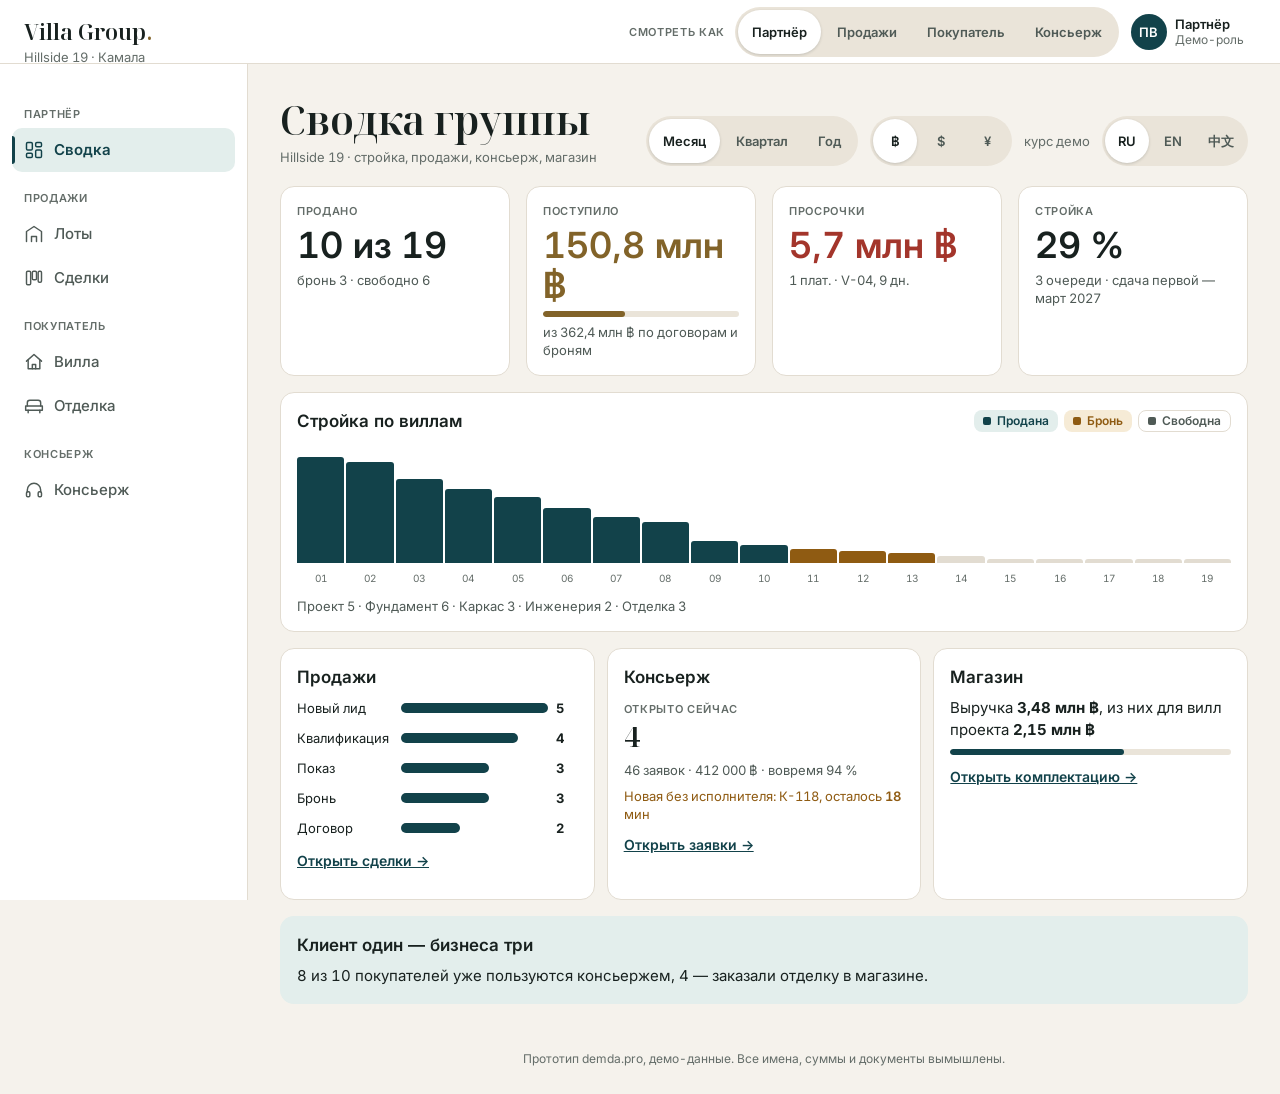
==== phuket-villas/index.html @ 8d27b7f4 "Phuket villas: зеркало прототипа Villa Group (noindex)" ====
<!doctype html>
<html lang="ru">
<head>
<meta charset="utf-8">
<meta name="viewport" content="width=device-width, initial-scale=1">
<meta name="robots" content="noindex, nofollow">
<title>Villa Group · Hillside 19 — прототип системы</title>
<meta name="description" content="Прототип единой системы для девелопера вилл: стройка, продажи, консьерж, магазин. Демо-данные.">
<link rel="preconnect" href="https://fonts.googleapis.com">
<link rel="preconnect" href="https://fonts.gstatic.com" crossorigin>
<link rel="stylesheet" href="https://fonts.googleapis.com/css2?family=Inter:wght@400;500;600&family=Noto+Serif+Display:wght@600&display=swap">
<style>
:root{
  --bg:#F5F2EC; --bg-alt:#EAE4D9; --card:#FFFFFF; --line:#E2DCD1;
  --ink:#18211F; --soft:#4F5A56; --faint:#646D69;
  --sea:#12424A; --sea-hover:#0C3238; --sea-soft:#E3EEEC; --on-sea:#FFFFFF;
  --brass:#826329; --brass-soft:#F3EAD8;
  --ok:#2F6B4A; --ok-soft:#E3F0E7; --warn:#8F5B12; --warn-soft:#F6EBD6;
  --err:#A3352B; --err-soft:#F7E2DF; --info:#2D5A8C; --info-soft:#E2EBF5;
  --lift:0 16px 40px rgba(24,33,31,.14);
  --font-ui:'Inter','Noto Sans SC','Noto Sans Thai',system-ui,-apple-system,sans-serif;
  --font-display:'Noto Serif Display','Noto Serif SC',Georgia,serif;
  --nav-h:64px;
}
@media (prefers-color-scheme:dark){:root{
  --bg:#121716; --bg-alt:#171D1C; --card:#1A201F; --line:#2A3230;
  --ink:#ECE8E1; --soft:#B3B8B4; --faint:#8C9490;
  --sea:#6FB3B8; --sea-hover:#8CC7CB; --sea-soft:#16302F; --on-sea:#0D1F21;
  --brass:#D2AE6A; --brass-soft:#2B2416;
  --ok:#7CC59C; --ok-soft:#1A2E23; --warn:#E3B15E; --warn-soft:#33280F;
  --err:#EE8A7F; --err-soft:#3A1E1B; --info:#8DB4E0; --info-soft:#172435;
  --lift:0 16px 40px rgba(0,0,0,.5);}}
*{box-sizing:border-box;margin:0;padding:0}
html{-webkit-text-size-adjust:100%}
body{background:var(--bg);color:var(--ink);font-family:var(--font-ui);font-size:15px;line-height:22px;font-variant-numeric:tabular-nums;min-height:100vh;padding-bottom:calc(var(--nav-h) + env(safe-area-inset-bottom))}
body.has-bar{padding-bottom:calc(var(--nav-h) + 84px + env(safe-area-inset-bottom))}
button,select,input,textarea{font:inherit;color:inherit}
button{cursor:pointer;background:none;border:0;text-align:inherit}
a{color:inherit}
:focus-visible{outline:2px solid var(--sea);outline-offset:2px}
h1,h2,.disp{font-family:var(--font-display);font-weight:600}
:lang(zh) h1,:lang(zh) h2,:lang(zh) .disp{font-family:'Noto Serif SC',var(--font-display);line-height:1.35}
:lang(zh) body,body:lang(zh){line-height:25px}
h1{font-size:28px;line-height:34px}
h2{font-size:22px;line-height:28px}
h3{font-size:17px;line-height:24px;font-weight:600}
.cap{font-size:11px;line-height:16px;font-weight:600;letter-spacing:.06em;text-transform:uppercase;color:var(--faint)}
.faint{color:var(--faint)} .soft{color:var(--soft)} .sm{font-size:13px;line-height:18px}
.hint{font-size:13px;line-height:18px;color:var(--faint);margin-top:4px}

/* top */
.top{position:sticky;top:0;z-index:30;background:var(--card);border-bottom:1px solid var(--line);height:56px;display:flex;align-items:center;gap:12px;padding:0 16px}
.brandmark{font-family:var(--font-display);font-weight:600;font-size:20px;line-height:1;white-space:nowrap}
.brandmark i{font-style:normal;color:var(--brass)}
.brandsub{font-size:13px;color:var(--faint);white-space:nowrap;overflow:hidden;text-overflow:ellipsis}
.sp{flex:1}
.avatar{display:flex;align-items:center;gap:8px;min-height:44px;padding:0 4px 0 0}
.avatar b{width:36px;height:36px;border-radius:50%;background:var(--sea);color:var(--on-sea);display:grid;place-items:center;font-size:13px;font-weight:600;letter-spacing:.02em}
.avatar span{display:none;font-size:13px;text-align:left;line-height:16px}
.asView{display:none}

/* segments */
.seg{display:inline-flex;background:var(--bg-alt);border-radius:999px;padding:3px;gap:2px;max-width:100%;overflow-x:auto;scrollbar-width:none}
.seg::-webkit-scrollbar{display:none}
.seg button{min-height:44px;padding:0 14px;border-radius:999px;font-size:13px;font-weight:600;color:var(--soft);white-space:nowrap;text-align:center}
.seg button[aria-pressed=true]{background:var(--card);color:var(--ink);box-shadow:0 1px 3px rgba(24,33,31,.18)}
.seg.sm button{padding:0 11px;min-width:44px}
.caps{display:flex;gap:8px;overflow-x:auto;scrollbar-width:none;padding-bottom:2px}
.caps::-webkit-scrollbar{display:none}
.capsule{min-height:44px;padding:0 16px;border:1px solid var(--line);border-radius:999px;background:var(--card);font-size:14px;font-weight:500;white-space:nowrap;color:var(--soft);text-align:center}
.capsule[aria-pressed=true]{background:var(--sea);border-color:var(--sea);color:var(--on-sea)}
.capsule i{font-style:normal;opacity:.7;margin-left:6px}

/* shell */
.side{display:none}
.bnav{position:fixed;left:0;right:0;bottom:0;height:calc(var(--nav-h) + env(safe-area-inset-bottom));padding-bottom:env(safe-area-inset-bottom);background:var(--card);border-top:1px solid var(--line);display:flex;z-index:40}
.bnav a{flex:1;min-width:0;display:flex;flex-direction:column;align-items:center;justify-content:center;gap:2px;font-size:11px;line-height:14px;font-weight:500;color:var(--faint);text-decoration:none;position:relative}
.bnav svg{width:22px;height:22px;stroke:currentColor;fill:none;stroke-width:1.75;stroke-linecap:round;stroke-linejoin:round}
.bnav a[aria-current=page]{color:var(--sea)}
.bnav a[aria-current=page]::before{content:"";position:absolute;top:0;left:28%;right:28%;height:3px;border-radius:0 0 3px 3px;background:var(--sea)}
@media (max-width:359px){.bnav a:not([aria-current=page]) span{display:none}}
.main{padding:20px 16px 24px;max-width:1360px;margin:0 auto}
.head{display:flex;flex-direction:column;gap:12px;margin-bottom:20px}
.head .tools{display:flex;gap:8px 12px;flex-wrap:wrap;align-items:center}
.foot{padding:4px 16px 24px;text-align:center;font-size:12px;color:var(--faint)}

/* cards */
.card{background:var(--card);border:1px solid var(--line);border-radius:14px;padding:16px;min-width:0}
a.card,button.card{display:block;width:100%;text-decoration:none;transition:border-color .15s,background .15s}
a.card:hover,button.card:hover{border-color:var(--sea)}
.grid{display:grid;gap:12px}
.kpis{grid-template-columns:repeat(2,1fr)}
.kpi{min-height:112px;display:flex!important;flex-direction:column;gap:6px}
.kpi .v{font-size:24px;line-height:30px;font-weight:600}
.kpi .v.brass{color:var(--brass)} .kpi .v.err{color:var(--err)}
.stack>*+*{margin-top:12px}
.row{display:flex;align-items:center;gap:10px}
.between{justify-content:space-between}
.wrap{flex-wrap:wrap}
.mt{margin-top:16px} .mt-s{margin-top:8px}
.bar{height:6px;border-radius:999px;background:var(--bg-alt);overflow:hidden}
.bar i{display:block;height:100%;background:var(--sea);border-radius:999px;transition:width .2s ease-out}
.bar.ok i{background:var(--ok)} .bar.brass i{background:var(--brass)}
.badge{display:inline-flex;align-items:center;height:22px;padding:0 9px;border-radius:8px;font-size:12px;font-weight:600;white-space:nowrap}
.b-ok{background:var(--ok-soft);color:var(--ok)} .b-warn{background:var(--warn-soft);color:var(--warn)}
.b-err{background:var(--err-soft);color:var(--err)} .b-info{background:var(--info-soft);color:var(--info)}
.b-free{border:1px solid var(--line);color:var(--soft)} .b-sea{background:var(--sea-soft);color:var(--sea)}
.btn{min-height:44px;padding:0 18px;border-radius:10px;font-size:15px;font-weight:600;display:inline-flex;align-items:center;justify-content:center;gap:8px;border:1px solid transparent;text-align:center;text-decoration:none}
.btn-p{background:var(--sea);color:var(--on-sea)} .btn-p:hover{background:var(--sea-hover)}
.btn-o{border-color:var(--line);background:var(--card);color:var(--ink)} .btn-o:hover{border-color:var(--sea)}
.btn[disabled]{opacity:.45;cursor:not-allowed}
.btn.block{width:100%}
.btn.sm{min-height:44px;font-size:13px;padding:0 14px}
.lnk{color:var(--sea);font-weight:600;font-size:14px;display:inline-flex;align-items:center;min-height:44px}
.ibtn{width:44px;height:44px;border-radius:10px;border:1px solid var(--line);display:grid;place-items:center;background:var(--card);text-align:center}
.ibtn[disabled]{opacity:.35;cursor:not-allowed}
.empty{padding:36px 16px;text-align:center;color:var(--soft)}
.empty svg{width:32px;height:32px;stroke:var(--faint);fill:none;stroke-width:1.5;margin-bottom:8px}
.ic{width:20px;height:20px;stroke:currentColor;fill:none;stroke-width:1.75;stroke-linecap:round;stroke-linejoin:round;flex:none}

/* dashboard build bars */
.vb{display:flex;align-items:flex-end;gap:2px;height:120px;margin-top:10px}
.vb button{flex:1;min-width:0;display:flex;flex-direction:column;justify-content:flex-end;height:100%;align-items:stretch;padding:0;position:relative}
.vb button span{display:block;border-radius:3px 3px 0 0;min-height:4px;background:var(--line);transition:opacity .15s}
.vb button.sold span{background:var(--sea)} .vb button.reserved span{background:var(--warn)} .vb button.free span{background:var(--line)}
.vb button:hover span{opacity:.7}
.vbn{display:flex;gap:2px;margin-top:4px}
.vbn span{flex:1;text-align:center;font-size:10px;color:var(--faint);min-width:0;overflow:hidden}
.legend{display:flex;gap:6px;flex-wrap:wrap}
.legend .badge::before{content:"";width:8px;height:8px;border-radius:2px;margin-right:6px;background:currentColor}
.fun{display:grid;grid-template-columns:96px 1fr 22px;gap:8px;align-items:center;font-size:13px;margin-top:8px}
.fun i{display:block;height:10px;border-radius:5px;background:var(--sea)}
.seabox{background:var(--sea-soft);border-color:transparent}

/* lots */
.lgrid{display:grid;grid-template-columns:repeat(2,1fr);gap:12px}
.lot{text-align:left;display:flex;flex-direction:column;gap:6px;padding:12px}
.lot .n{font-size:17px;line-height:24px;font-weight:600}
.sec-t{margin:24px 0 10px}
.dots{display:flex;gap:6px;margin-top:6px}
.dots i{width:10px;height:10px;border-radius:50%;background:var(--line)}
.dots i.d{background:var(--ok)} .dots i.c{background:var(--brass)}
.pay{display:flex;gap:12px;align-items:center;padding:12px 0;border-top:1px solid var(--line)}
.pay:first-child{border-top:0}
.pay .m{flex:1;min-width:0}
.pay .a{font-weight:600;white-space:nowrap}

/* panel */
.panel{position:fixed;z-index:50;background:var(--card);box-shadow:var(--lift);left:0;right:0;bottom:0;height:90vh;border-radius:20px 20px 0 0;display:flex;flex-direction:column}
.panel .grab{width:40px;height:4px;border-radius:2px;background:var(--line);margin:8px auto 0}
.panel .ph{display:flex;align-items:center;justify-content:space-between;padding:8px 16px 8px 20px;border-bottom:1px solid var(--line)}
.panel .pb{overflow:auto;padding:16px 20px calc(24px + env(safe-area-inset-bottom));flex:1}
.scrim{position:fixed;inset:0;background:rgba(24,33,31,.45);z-index:45}
.sheet-ov{position:fixed;inset:0;background:rgba(24,33,31,.55);z-index:70;display:flex;align-items:flex-end;justify-content:center}
.sheet{background:var(--card);width:100%;max-width:520px;border-radius:20px 20px 0 0;padding:20px 20px calc(20px + env(safe-area-inset-bottom));max-height:92vh;overflow:auto;box-shadow:var(--lift)}
.sheet h2{margin-bottom:12px}
.toast{position:fixed;left:50%;transform:translateX(-50%);bottom:calc(var(--nav-h) + 16px + env(safe-area-inset-bottom));background:var(--ink);color:var(--bg);padding:12px 18px;border-radius:12px;font-size:14px;z-index:90;max-width:92vw}
.opt{display:flex;gap:12px;align-items:center;width:100%;min-height:56px;padding:10px 14px;border:1px solid var(--line);border-radius:12px;margin-top:8px;text-align:left}
.opt:hover:not([disabled]){border-color:var(--sea)}
.opt[disabled]{opacity:.5;cursor:not-allowed}
.opt .t{flex:1;min-width:0}

/* villa hero & miles */
.hero{position:relative;border-radius:20px;overflow:hidden;aspect-ratio:4/3;background:linear-gradient(160deg,#c9d6d3 0%,#8fb0ad 45%,#3f6f73 100%);color:#fff;display:flex;flex-direction:column;justify-content:flex-end;padding:20px}
.hero::before{content:"";position:absolute;inset:0;background:linear-gradient(transparent 30%,rgba(12,24,24,.74))}
.hero::after{content:"";position:absolute;left:12%;right:12%;bottom:0;height:46%;background:rgba(255,255,255,.2);clip-path:polygon(0 100%,0 55%,22% 40%,50% 18%,78% 40%,100% 55%,100% 100%)}
.hero>*{position:relative;z-index:1}
.hero h1{color:#fff}
.hero .badge{position:absolute;right:16px;top:16px;background:rgba(255,255,255,.92);color:#18211F}
.miles{display:flex;gap:10px;overflow-x:auto;scroll-snap-type:x mandatory;padding:4px 2px 10px;margin:0 -2px}
.mile{flex:0 0 40%;min-width:132px;scroll-snap-align:start;border:1px solid var(--line);border-radius:12px;padding:10px;background:var(--card);text-align:left;display:flex;flex-direction:column;gap:6px;min-height:44px}
.mile[aria-pressed=true]{border:2px solid var(--brass);padding:9px}
.mile .c{width:26px;height:26px;border-radius:50%;display:grid;place-items:center;font-size:12px;font-weight:600;background:var(--bg-alt);color:var(--faint)}
.mile.done .c{background:var(--ok);color:#fff} .mile.cur .c{background:var(--brass);color:#fff}
.mile .th{height:48px;border-radius:8px}
.ph-i{position:relative;border-radius:12px;overflow:hidden;aspect-ratio:4/3;display:grid;place-items:center;color:rgba(255,255,255,.85)}
.ph-i svg{width:34px;height:34px;stroke:currentColor;fill:none;stroke-width:1.5}
.pcar{display:flex;gap:10px;overflow-x:auto;scroll-snap-type:x mandatory}
.pcar>*{flex:0 0 86%;scroll-snap-align:start}
.phb{display:block;width:100%}
.big-b{font-size:28px;line-height:34px;color:var(--brass)}
.docrow{display:flex;gap:12px;align-items:center;width:100%;padding:10px 0;min-height:56px;border-top:1px solid var(--line);text-align:left}
.docrow:first-child{border-top:0}
.docprev{background:var(--bg-alt);border-radius:8px;padding:20px;margin:12px 0}
.docprev i{display:block;height:8px;border-radius:4px;background:var(--line);margin-top:10px}
input[type=range]{width:100%;accent-color:var(--sea);height:44px}

/* chat, concierge */
.split2{display:block}
.crow{text-decoration:none;color:inherit;display:flex;gap:12px;align-items:center;width:100%;padding:12px;border-bottom:1px solid var(--line);text-align:left;min-height:64px}
.crow[aria-current=true]{background:var(--sea-soft)}
.crow .ico{width:38px;height:38px;border-radius:10px;background:var(--bg-alt);display:grid;place-items:center;color:var(--sea);flex:none}
.steps{display:flex;gap:4px;margin:12px 0}
.steps div{flex:1;text-align:center;font-size:12px;padding:8px 2px;border-radius:8px;background:var(--bg-alt);color:var(--faint);font-weight:600}
.steps div.on{background:var(--sea);color:var(--on-sea)} .steps div.past{background:var(--sea-soft);color:var(--sea)}
.chat{display:flex;flex-direction:column;gap:10px;margin:12px 0}
.msg{max-width:88%;padding:10px 12px;border-radius:14px;font-size:15px}
.msg.o{align-self:flex-start;background:var(--bg-alt);border-bottom-left-radius:4px}
.msg.d{align-self:flex-end;background:var(--sea-soft);border-bottom-right-radius:4px}
.msg.s{align-self:center;background:none;color:var(--faint);font-size:12px;padding:0}
.msg .who{font-size:11px;font-weight:600;color:var(--faint);margin-bottom:2px}
.msg q{display:block;quotes:none;margin-top:6px;padding-left:8px;border-left:2px solid var(--line);font-size:12px;color:var(--faint);line-height:16px}
.quick{display:flex;gap:8px;flex-wrap:wrap}
.quick .btn{height:auto;min-height:44px;padding:8px 14px;font-weight:500;font-size:14px}
.fake-inp{min-height:44px;border:1px dashed var(--line);border-radius:10px;padding:10px 12px;color:var(--faint);font-size:14px;margin-top:10px}
.sla{font-weight:600} .sla.warn{color:var(--warn)} .sla.over{color:var(--err)}

/* fitout */
.pos{margin-bottom:12px}
.vars{display:grid;grid-template-columns:repeat(3,1fr);gap:8px;margin-top:10px}
.var{border:1px solid var(--line);border-radius:12px;padding:6px;text-align:left;position:relative;display:flex;flex-direction:column;gap:4px;min-width:0}
.var[aria-pressed=true]{border:2px solid var(--sea);padding:5px}
.var .im{aspect-ratio:1;max-height:220px;border-radius:8px;display:grid;place-items:center;color:rgba(255,255,255,.85)}
.var .im svg{width:26px;height:26px;stroke:currentColor;fill:none;stroke-width:1.5}
.var .t{font-size:12px;line-height:15px;font-weight:600;overflow-wrap:anywhere}
.var .p{font-size:12px;color:var(--soft);line-height:15px}
.var .ck{position:absolute;right:8px;top:8px;width:20px;height:20px;border-radius:50%;background:var(--sea);color:var(--on-sea);display:none;place-items:center}
.var[aria-pressed=true] .ck{display:grid}
.var .ck svg{width:12px;height:12px;stroke:currentColor;fill:none;stroke-width:3}
.stock{font-size:11px;font-weight:600}
.estbar{position:fixed;left:0;right:0;bottom:calc(var(--nav-h) + env(safe-area-inset-bottom));height:72px;background:var(--card);border-top:1px solid var(--line);z-index:35;display:flex;align-items:center;gap:12px;padding:0 16px;box-shadow:0 -6px 20px rgba(24,33,31,.08)}
.estbox{display:none}

/* kanban */
.kb{display:grid;gap:10px}
.deal{display:flex;flex-direction:column;gap:8px;padding:12px}
.deal .top2{display:flex;justify-content:space-between;gap:8px;align-items:flex-start;text-align:left}
.ini{width:30px;height:30px;border-radius:50%;background:var(--bg-alt);display:inline-grid;place-items:center;font-size:11px;font-weight:600;color:var(--soft)}
.src{display:inline-flex;white-space:nowrap;align-self:flex-start;font-size:12px;padding:2px 8px;border-radius:999px;background:var(--bg-alt);color:var(--soft)}
.kcol{background:var(--bg-alt);border-radius:14px;padding:10px;min-width:0}
.kcol-h{display:flex;justify-content:space-between;align-items:baseline;gap:6px;padding:2px 4px 8px}
.kcol-h b{font-size:14px} .kcol-h span{font-size:12px;color:var(--soft)}

@media (min-width:600px){
  .main{padding:24px 24px 28px}
  .kpis{grid-template-columns:repeat(2,1fr)}
  .lgrid{grid-template-columns:repeat(3,1fr)}
  .sheet-ov{align-items:center} .sheet{border-radius:20px}
  .hero{aspect-ratio:16/9}
  .mile{flex-basis:30%}
}
@media (min-width:1024px){
  body{padding-bottom:0;padding-left:248px}
  body.has-bar{padding-bottom:96px}
  .top{height:64px;padding:0 32px 0 24px;position:sticky;left:0;margin-left:-248px;padding-left:272px}
  .brandmark{position:fixed;left:24px;top:20px;font-size:22px}
  .brandsub{position:fixed;left:24px;top:46px;font-size:13px}
  .asView{display:flex;align-items:center;gap:10px}
  .asView .cap{white-space:nowrap}
  .avatar span{display:block}
  .side{display:block;position:fixed;left:0;top:0;bottom:0;width:248px;background:var(--card);border-right:1px solid var(--line);padding:88px 12px 24px;overflow:auto;z-index:20}
  .side .grp{margin:18px 12px 6px}
  .side a{display:flex;align-items:center;gap:10px;min-height:44px;padding:0 12px;border-radius:10px;font-size:15px;font-weight:500;color:var(--soft);text-decoration:none;position:relative}
  .side a:hover{background:var(--bg)}
  .side a[aria-current=page]{background:var(--sea-soft);color:var(--sea);font-weight:600}
  .side a[aria-current=page]::before{content:"";position:absolute;left:0;top:8px;bottom:8px;width:3px;border-radius:0 3px 3px 0;background:var(--sea)}
  .bnav{display:none}
  .main{padding:32px 32px 40px}
  .head{flex-direction:row;justify-content:space-between;align-items:flex-end}
  h1{font-size:40px;line-height:48px}
  h2{font-size:28px;line-height:36px}
  .kpis{grid-template-columns:repeat(4,1fr);gap:16px}
  .kpi .v{font-size:36px;line-height:40px}
  .tiles{grid-template-columns:repeat(3,1fr)}
  .lgrid{grid-template-columns:repeat(4,1fr)}
  body.panel-open .main{margin-right:480px;max-width:none}
  body.panel-open .lgrid{grid-template-columns:repeat(3,1fr)}
  .panel{left:auto;width:480px;height:auto;top:64px;border-radius:0;border-left:1px solid var(--line)}
  .panel .grab{display:none}
  .scrim{display:none}
  .toast{bottom:28px}
  .hero{aspect-ratio:auto;height:360px}
  .mile{flex:1 1 0;min-width:0}
  .villa2>.stack{margin-top:0!important}
  .villa2{display:grid;grid-template-columns:2fr 1fr;gap:16px;align-items:start}
  .split2{display:grid;grid-template-columns:400px 1fr;gap:16px;align-items:start}
  .pcar{display:grid;grid-template-columns:repeat(3,1fr);overflow:visible}
  .pcar>*{flex:none}
  .fit2{display:grid;grid-template-columns:2fr 1fr;gap:16px;align-items:start}
  .estbar{display:none}
  .estbox{display:block;position:sticky;top:88px}
  body.has-bar{padding-bottom:0}
  .vars{gap:12px}
  .kb5{display:grid;grid-template-columns:repeat(5,minmax(0,1fr));gap:12px;align-items:start}
}
@media (min-width:1700px){ .main{padding:40px 56px} .lgrid{grid-template-columns:repeat(5,1fr)} body.panel-open .lgrid{grid-template-columns:repeat(4,1fr)} }
.only-d{display:none} .hm{display:none} .back-m{display:inline-flex}
@media (min-width:1024px){.only-m{display:none}.only-d{display:grid}.hm{display:block}.back-m{display:none}}
@media (prefers-reduced-motion:reduce){*{transition:none!important;animation:none!important;scroll-behavior:auto!important}}
</style>
</head>
<body>
<header class="top">
  <div class="brandmark">Villa Group<i>.</i></div>
  <div class="brandsub" id="brandsub">Hillside 19 · Камала</div>
  <div class="sp"></div>
  <div class="asView" id="asView"></div>
  <button class="avatar" id="avatar" aria-label="Роль и меню"></button>
</header>
<aside class="side" id="side" aria-label="Разделы"></aside>
<main class="main" id="app"></main>
<div class="foot">Прототип demda.pro, демо-данные. Все имена, суммы и документы вымышлены.</div>
<div id="panel"></div>
<nav class="bnav" id="bnav" aria-label="Разделы"></nav>
<div id="layer"></div>
<script>
'use strict';
/* ===== helpers ===== */
const $ = s => document.querySelector(s);
const esc = s => String(s).replace(/[&<>"]/g, c => ({'&':'&amp;','<':'&lt;','>':'&gt;','"':'&quot;'}[c]));
const TODAY = '2026-10-07';
const pd = s => new Date(s + 'T00:00:00');
const addDays = (s, n) => { const d = pd(s); d.setDate(d.getDate() + n); return iso(d); };
const iso = d => d.getFullYear() + '-' + String(d.getMonth() + 1).padStart(2, '0') + '-' + String(d.getDate()).padStart(2, '0');
const diffDays = (a, b) => Math.round((pd(a) - pd(b)) / 864e5);
const LOC = {ru:'ru-RU', en:'en-GB', zh:'zh-CN'};
const RATE = {THB:1, USD:1/33, CNY:1/4.6};
const PRICE = {A:21900000, B:28500000, C:36800000};
const TYPES = {A:{br:2, m2:220, plot:400}, B:{br:3, m2:280, plot:520}, C:{br:4, m2:360, plot:680}};

/* ===== i18n (dashboard + villa screen; other screens RU) ===== */
const K = {
 nav_dash:['Сводка','Overview','总览'], nav_lots:['Лоты','Villas','房源'], nav_deals:['Сделки','Deals','交易'],
 nav_villa:['Вилла','My villa','我的别墅'], nav_conc:['Консьерж','Concierge','礼宾'], nav_fit:['Отделка','Fit-out','精装'],
 d_title:['Сводка группы','Group overview','集团总览'],
 d_sub:['Hillside 19 · стройка, продажи, консьерж, магазин','Hillside 19 · construction, sales, concierge, store','Hillside 19 · 施工、销售、礼宾、商城'],
 p_m:['Месяц','Month','月'], p_q:['Квартал','Quarter','季度'], p_y:['Год','Year','年'], rate:['курс демо','demo rate','演示汇率'],
 k_sold:['Продано','Sold','已售'], k_sold_v:['{a} из {b}','{a} of {b}','{a} / {b}'],
 k_sold_s:['бронь {r} · свободно {f}','reserved {r} · available {f}','预订 {r} · 可售 {f}'],
 k_in:['Поступило','Received','已收款'], k_in_s:['из {x} по договорам и броням','of {x} in contracts and reservations','合同与预订总额 {x}'],
 k_over:['Просрочки','Overdue','逾期'], k_over_s:['{n} плат. · {v}, {d} дн.','{n} payment · {v}, {d} days','{n} 笔 · {v}，{d} 天'], k_over_0:['Нет просрочек','No overdue payments','无逾期'],
 k_build:['Стройка','Construction','施工'], k_build_s:['3 очереди · сдача первой — март 2027','3 phases · first handover March 2027','3 期 · 首期 2027年3月交付'],
 b_title:['Стройка по виллам','Construction by villa','各别墅施工进度'],
 sold:['Продана','Sold','已售'], res:['Бронь','Reserved','预订'], free:['Свободна','Available','可售'],
 st1:['Проект и разрешения','Design & permits','设计与许可'], st2:['Фундамент','Foundation','地基'], st3:['Каркас и кровля','Structure & roof','主体与屋顶'],
 st4:['Инженерия','Utilities (MEP)','机电管线'], st5:['Отделка','Interior finishing','室内装修'], st6:['Ландшафт и бассейн','Landscape & pool','园林与泳池'], st7:['Передача','Handover','交付'],
 stg_s1:['Проект','Design','设计'], stg_s2:['Фундамент','Foundation','地基'], stg_s3:['Каркас','Structure','主体'], stg_s4:['Инженерия','MEP','机电'], stg_s5:['Отделка','Interior','装修'], stg_s6:['Ландшафт','Landscape','园林'], stg_s7:['Передача','Handover','交付'],
 t_sales:['Продажи','Sales','销售'], t_conc:['Консьерж','Concierge','礼宾'], t_shop:['Магазин','Store','商城'],
 f0:['Новый лид','New lead','新线索'], f1:['Квалификация','Qualification','资格审核'], f2:['Показ','Viewing','看房'], f3:['Бронь','Reservation','预订'], f4:['Договор','Contract','签约'],
 go_deals:['Открыть сделки →','Open deals →','查看交易 →'], go_conc:['Открыть заявки →','Open requests →','查看请求 →'], go_fit:['Открыть комплектацию →','Open fit-out →','查看精装配置 →'],
 c_open:['Открыто сейчас','Open now','当前待处理'], c_per:['{n} заявок · {r} · вовремя {p} %','{n} requests · {r} · on time {p}%','{n} 个请求 · {r} · 准时 {p}%'],
 c_new:['Новая без исполнителя: {id}, осталось {m} мин','Unassigned: {id}, {m} min left','待指派：{id}，剩余 {m} 分钟'],
 s_rev:['Выручка {a}, из них для вилл проекта {b}','Revenue {a}, of which for project villas {b}','营收 {a}，其中项目别墅 {b}'],
 s_ord:['Новый заказ: отделка V-07, +{x}, ждёт подтверждения','New order: V-07 fit-out, +{x}, awaiting confirmation','新订单：V-07 精装，+{x}，待确认'],
 one3:['Клиент один — бизнеса три','One client — three businesses','一位客户，三项业务'],
 one3t:['8 из 10 покупателей уже пользуются консьержем, 4 — заказали отделку в магазине.','8 of 10 buyers already use the concierge, 4 ordered fit-out from the store.','10 位买家中 8 位已使用礼宾服务，4 位已在商城订购精装。'],
 /* villa screen */
 v_h:['Вилла V-07 · Hillside 19','Villa V-07 · Hillside 19','V-07 别墅 · Hillside 19'], v_hs:['3 спальни · 280 м² · участок 520 м²','3 bedrooms · 280 m² · 520 m² plot','3 卧室 · 280 ㎡ · 地块 520 ㎡'],
 v_hand:['Передача — сентябрь 2027','Handover — September 2027','交付 — 2027年9月'],
 v_ready:['Готовность','Progress','施工进度'],
 m_done:['Готово {d}','Done {d}','完成 {d}'], m_cur:['Идёт · до {d}','In progress · until {d}','进行中 · 至 {d}'], m_plan:['План · {d}','Planned · {d}','计划 · {d}'],
 rep_t:['Отчёт прораба','Site manager report','工长报告'], rep_ok:['Технадзор: принято без замечаний','Supervision: accepted, no remarks','监理：验收通过，无问题'],
 rep_none:['Фото появятся после начала этапа','Photos will appear once the stage starts','阶段开始后将显示照片'],
 rep_date:['Отчёт от {d}','Report dated {d}','报告日期 {d}'],
 rp1:['Проектная документация утверждена, разрешение на строительство получено.','Design documentation approved, building permit received.','设计文件已批准，已取得施工许可。'],
 rp2:['Фундаментная плита залита и принята, гидроизоляция выполнена.','Foundation slab poured and accepted, waterproofing complete.','地基底板已浇筑并验收，防水完成。'],
 rp3:['Залиты колонны второго этажа, монтируется опалубка кровли. Следующий отчёт — 14.10.','Second-floor columns poured, roof formwork being installed. Next report — 14 Oct.','二层立柱已浇筑，正在安装屋顶模板。下次报告 — 10月14日。'],
 pay_t:['Платежи','Payments','付款'], pay_sum:['Оплачено {a} из {b}','Paid {a} of {b}','已付 {a} / {b}'],
 pn0:['Бронь','Reservation','预订定金'], pn1:['Договор','Contract signing','签约付款'], pn2:['Фундамент завершён','Foundation complete','地基完工'], pn3:['Каркас и кровля','Structure & roof','主体与屋顶'], pn4:['Отделка','Interior finishing','室内装修'], pn5:['Передача ключей','Key handover','交钥匙'],
 ps_paid:['Оплачено {d}','Paid {d}','已付 {d}'], ps_today:['Оплачено сегодня','Paid today','今日已付'], ps_due:['К оплате до {d}','Due by {d}','应付 {d} 前'], ps_plan:['По графику · {d}','Scheduled · {d}','按计划 · {d}'], ps_over:['Просрочено {n} дн.','Overdue {n} days','逾期 {n} 天'],
 pay_btn:['Оплатить этап','Pay this stage','支付本阶段'], pay_sh:['Оплата этапа «{s}»','Payment: {s}','支付：{s}'], pay_amt:['Сумма','Amount','金额'],
 pay_req:['Реквизиты (демо): Банк, счёт эскроу проекта, назначение: V-07 этап {n}','Details (demo): Bank, project escrow account, reference: V-07 stage {n}','账户信息（演示）：银行，项目托管账户，用途：V-07 第 {n} 阶段'],
 pay_mark:['Отметить как оплаченный (демо)','Mark as paid (demo)','标记为已付（演示）'], close:['Закрыть','Close','关闭'],
 pay_toast:['Платёж отмечен. Квитанция в документах.','Payment recorded. Receipt added to documents.','付款已记录，收据已加入文件。'],
 doc_t:['Документы','Documents','文件'], doc_note:['Набор документов — типовой, уточняется юристом проекта.','The document set is a template, to be confirmed by the project lawyer.','文件清单为通用模板，以项目律师确认为准。'],
 dc0:['Договор бронирования','Reservation agreement','预订协议'], dc1:['Договор долгосрочной аренды земли','Long-term land lease agreement','土地长期租赁合同'], dc2:['Договор строительства','Construction agreement','建设合同'], dc3:['Разрешение на строительство','Building permit','建设许可'], dc4:['Акт этапа «Фундамент»','Stage act: Foundation','阶段验收单：地基'], dc5:['Акт этапа «Каркас и кровля»','Stage act: Structure & roof','阶段验收单：主体与屋顶'], dc6:['Квитанция — этап 4','Receipt — stage 4','收据 — 第 4 阶段'],
 ds_signed:['подписан','signed','已签署'], ds_got:['получено','received','已取得'], ds_wait:['ожидается','pending','待签署'], ds_rec:['оплачено','paid','已付款'],
 doc_demo:['Демо-документ','Demo document','演示文件'],
 af_t:['Ваша вилла после передачи','Your villa after handover','交付后的别墅'], af_me:['Живу сам','I live here','自住'], af_rent:['Сдаю через управляющую компанию группы','Rent via the group management company','委托集团管理公司出租'],
 af_n:['Средняя цена ночи','Average nightly rate','平均每晚价格'], af_occ:['Загрузка','Occupancy','入住率'], af_inc:['Ожидаемый доход в год','Expected annual income','预计年收入'], af_y:['{p} % чистыми','{p}% net','净收益率 {p}%'],
 af_note:['Расчёт для примера, не обещание доходности: управление 25 %, расходы на содержание 300 000 ฿ в год.','Illustrative calculation, not a promise of yield: management 25%, upkeep 300,000 ฿ per year.','示例测算，不构成收益承诺：管理费 25%，年维护费 300,000 ฿。'],
 af_self:['Консьерж группы: встреча в аэропорту, уборка, ремонт — заявка в один клик.','Group concierge: airport pickup, cleaning, repairs — one-tap request.','集团礼宾：接机、保洁、维修 — 一键提交。'], af_go:['Открыть консьерж','Open concierge','打开礼宾'],
 v_show:['Смотреть как','View as','查看身份']
};
const L = () => S.cur;                       // effective UI language for current screen
let LANG_IDX = 0;
function t(k, v) {
  let s = (K[k] && (K[k][LANG_IDX] || K[k][0])) || k;
  if (v) for (const x in v) s = s.replace('{' + x + '}', v[x]);
  return s;
}
function loc() { return ['ru','en','zh'][LANG_IDX]; }

/* money */
function money(thb, cur, short) {
  cur = cur || S.cur;
  const v = thb * RATE[cur], l = loc();
  const sym = {THB:'฿', USD:'$', CNY:'¥'}[cur];
  if (short) {
    if (cur === 'THB') {
      const m = (v / 1e6).toLocaleString(LOC[l], {minimumFractionDigits:1, maximumFractionDigits:short === 2 ? 2 : 1});
      return l === 'ru' ? m + ' млн ฿' : '฿' + m + 'M';
    }
    return sym + (v / 1e6).toLocaleString('en-US', {minimumFractionDigits:cur === 'USD' ? 2 : 1, maximumFractionDigits:cur === 'USD' ? 2 : 1}) + 'M';
  }
  const n = Math.round(v).toLocaleString(LOC[l]);
  return l === 'ru' && cur === 'THB' ? n + ' ฿' : (l === 'ru' ? sym + ' ' + n : sym + n);
}
const thb = n => money(n, 'THB');
function fdate(s) {
  const d = pd(s), l = loc();
  if (l === 'zh') return d.getFullYear() + '年' + (d.getMonth() + 1) + '月' + d.getDate() + '日';
  return d.toLocaleDateString(LOC[l], {day:'2-digit', month:'2-digit', year:'numeric'});
}
function fmonth(s) { return pd(s).toLocaleDateString(LOC[loc()], {month:'long', year:'numeric'}); }
function plural(n, a, b, c) { const m = n % 10, h = n % 100; return h > 10 && h < 15 ? c : m === 1 ? a : m > 1 && m < 5 ? b : c; }

/* ===== demo data ===== */
const STAGE_B = [0, 5, 20, 50, 65, 90, 99, 101];
const stageOf = pct => pct >= 100 ? 7 : pct >= 90 ? 6 : pct >= 65 ? 5 : pct >= 50 ? 4 : pct >= 20 ? 3 : pct >= 5 ? 2 : 1;
const BUYERS = {
 1:['Ольга К.','Елена М.'], 2:['Чжан Вэй','Чен Ю.'], 3:['Андрей Л.','Елена М.'], 4:['Ван Фан','Чен Ю.'], 5:['Сергей и Мария Т.','Елена М.'],
 6:['Лю Ян','Чен Ю.'], 7:['Ли Мин','Чен Ю.'], 8:['Игорь Н.','Елена М.'], 9:['Хуан Цзе','Чен Ю.'], 10:['Павел Д.','Елена М.'],
 11:['Чжоу Линь','Чен Ю.'], 12:['Наталья Г.','Елена М.'], 13:['Сунь Хао','Чен Ю.']
};
const VS = [ // type, sale, pct
 ['A','sold',88],['A','sold',84],['B','sold',70],['B','sold',62],['C','sold',55],['A','sold',46],['B','sold',38],['C','sold',34],['A','sold',18],['B','sold',15],
 ['A','res',12],['B','res',10],['C','res',8],['A','free',6],['A','free',3],['B','free',2],['B','free',2],['C','free',0],['A','free',0]
];
const PAY_PCT = [0, 0.3, 0.2, 0.2, 0.2, 0.1], PAY_THR = [0, 0, 20, 50, 90, 100];
function genPays(v, i) {
  const P = PRICE[v.type], pays = [];
  const bron = addDays('2025-06-10', i * 11), contr = addDays(bron, 8);
  for (let k = 0; k < 6; k++) {
    const amt = k === 0 ? 500000 : k === 1 ? Math.round(P * 0.3) - 500000 : Math.round(P * PAY_PCT[k]);
    let paid = null, due = null;
    if (v.sale === 'sold') {
      if (k === 0) paid = bron; else if (k === 1) paid = contr;
      else if (v.pct >= PAY_THR[k]) paid = addDays(contr, 55 * (k - 1));
      if (paid && paid > '2026-10-01') paid = '2026-09-' + String(10 + k);
    } else if (k === 0) paid = '2026-09-' + String(18 + (i % 9));
    if (!paid && k >= 2) due = addDays(TODAY, Math.round((PAY_THR[k] - v.pct) / 0.08));
    if (!paid && k === 1) due = addDays(TODAY, 21);
    pays.push({amt, paid, due});
  }
  if (v.n === 7) { pays[0].paid = '2026-03-12'; pays[1].paid = '2026-03-20'; pays[2].paid = '2026-07-28'; pays[3].due = '2026-11-15'; pays[4].due = '2027-03-15'; pays[5].due = '2027-09-15'; }
  if (v.n === 4) { pays[3].paid = null; pays[3].due = addDays(TODAY, -9); pays[3].od = true; }
  v.contract = pays[1].paid || pays[0].paid || null;
  return pays;
}
function seedVillas() {
  return VS.map((r, i) => {
    const n = i + 1, v = {n, id:'V-' + String(n).padStart(2, '0'), type:r[0], sale:r[1], pct:r[2], buyer:null, mgr:null, pays:[], dealId:null};
    if (BUYERS[n]) { v.buyer = BUYERS[n][0]; v.mgr = BUYERS[n][1]; }
    if (r[1] !== 'free') v.pays = genPays(v, i);
    return v;
  });
}
function seedDeals() {
  const D = (id, name, src, int, bud, mgr, days, col, villa) => ({id, name, src, int, bud, mgr, days, col, villa:villa || null});
  const a = [
   D('D1','Ма Ли','Партнёр в Китае','Тип B',30000000,'Чен Ю.',1,0), D('D2','Дмитрий С.','Сайт','Тип A',23000000,'Елена М.',2,0), D('D3','Лю Фэн','Агент партнёр','Тип C',38000000,'Чен Ю.',0,0),
   D('D4','Анна В.','Рекомендация','Тип A',22000000,'Елена М.',3,0), D('D5','Чэнь Бо','Выставка','Тип B',29000000,'Чен Ю.',1,0),
   D('D6','Ян Мэй','Партнёр в Китае','Тип B',29000000,'Чен Ю.',4,1), D('D7','Олег Р.','Сайт','Тип C',37000000,'Елена М.',2,1), D('D8','Фань Цзюнь','Выставка','Тип A',22000000,'Чен Ю.',5,1), D('D9','Татьяна Ш.','Агент партнёр','Тип B',28500000,'Елена М.',3,1),
   D('D10','Гао Ян','Партнёр в Китае','V-14',21900000,'Чен Ю.',2,2), D('D11','Виктор Б.','Рекомендация','Тип B',29000000,'Елена М.',6,2), D('D12','Сюй Минь','Агент партнёр','Тип A',22000000,'Чен Ю.',1,2),
   D('D13','Чжоу Линь','Выставка','V-11',21900000,'Чен Ю.',4,3,11), D('D14','Наталья Г.','Сайт','V-12',28500000,'Елена М.',9,3,12), D('D15','Сунь Хао','Партнёр в Китае','V-13',36800000,'Чен Ю.',2,3,13),
   D('D16','Хуан Цзе','Агент партнёр','V-09',21900000,'Чен Ю.',20,4,9), D('D17','Павел Д.','Рекомендация','V-10',28500000,'Елена М.',12,4,10)
  ];
  return a;
}
const PERF = [
 {id:'p1', n:'Сомчай П.', role:'водитель', lang:'TH · EN', busy:'занят до 16:00'}, {id:'p2', n:'Пим Т.', role:'клининг', lang:'TH', busy:'занята до 17:00'},
 {id:'p3', n:'Арун К.', role:'техник', lang:'TH · EN', busy:null, note:'свободен после 15:00'}, {id:'p4', n:'Нок С.', role:'ассистент-переводчик', lang:'TH · EN · ZH', busy:null},
 {id:'p5', n:'Дэн Р.', role:'водитель', lang:'TH', busy:null}
];
const M = (from, o, ru, en, zh, th) => ({from, o, x:{ru, en, zh, th}});
function seedReqs() {
  const R = (id, type, ic, who, villa, when, st, perf, msgs, extra) => Object.assign({id, key:id.replace('К-','k'), type, ic, who, villa, when, st, perf, msgs}, extra || {});
  return [
   R('К-118','Прилёт: встреча в аэропорту HKT','plane','Ли Мин','V-07','12.10, 14:35','new',null,[
     M('o','zh','Здравствуйте, прилетаю 12-го в 14:35, нас двое и два чемодана. Можно воду в машину?','Hello, I arrive on the 12th at 14:35, two of us and two suitcases. Could you put water in the car?','您好，我12号14:35到，两个人，两个行李箱。车里可以放点水吗？','สวัสดีครับ ผมถึงวันที่ 12 เวลา 14:35 สองคน กระเป๋าสองใบ ขอน้ำดื่มในรถได้ไหมครับ'),
     M('d','ru','Добрый день! Встретим у выхода 3 с табличкой V-07. Вода будет. Скинуть номер водителя за час?','Hello! We will meet you at gate 3 with a V-07 sign. Water will be in the car. Shall we send the driver’s number an hour before?','您好！我们会在3号出口举牌 V-07 接您，车里备有水。需要提前一小时发司机电话吗？','สวัสดีครับ เราจะรอที่ทางออก 3 พร้อมป้าย V-07 มีน้ำในรถ ให้ส่งเบอร์คนขับก่อนหนึ่งชั่วโมงไหมครับ'),
     M('o','zh','Да, спасибо. И можно заехать на объект по пути?','Yes, thank you. And can we stop by the site on the way?','好的，谢谢。路上可以顺便去工地看看吗？','ได้ครับ ขอบคุณ และแวะดูไซต์งานระหว่างทางได้ไหมครับ'),
     M('d','ru','Конечно, прораб будет на месте до 18:00.','Of course, the site manager will be there until 18:00.','当然可以，工长18:00前都在现场。','ได้เลยครับ โฟร์แมนจะอยู่ที่ไซต์จนถึง 18:00')
   ],{flight:'ZH 9071 · прилёт 14:35', sla:18, slaFrom:0}),
   R('К-117','Трансфер на объект и обратно','car','Чжан Вэй','V-02','09.10, 10:00','asg','p1',[M('o','zh','Нужна машина на объект в четверг в 10:00.','I need a car to the site on Thursday at 10:00.','周四10点需要车去工地。','ต้องการรถไปไซต์วันพฤหัส 10:00')]),
   R('К-116','Уборка апартаментов перед заездом','brush','Ольга К.','V-01','08.10, 16:00','work','p2',[M('o','ru','Нужна уборка к 16:00, заезжаем вечером.','Cleaning needed by 16:00, we check in this evening.','需要在16:00前打扫，我们晚上入住。','ต้องการทำความสะอาดก่อน 16:00 เราเข้าพักตอนเย็น')]),
   R('К-115','Ремонт кондиционера в арендованном жилье','key','Ван Фан','V-04','07.10, 11:00','work','p3',[M('o','zh','Кондиционер в спальне капает и не охлаждает.','The bedroom AC is dripping and not cooling.','卧室空调漏水而且不制冷。','แอร์ในห้องนอนมีน้ำหยดและไม่เย็น')]),
   R('К-114','Сим-карта и байк на неделю','sim','Андрей Л.','V-03','07.10','done','p1',[M('o','ru','Нужны местная сим-карта и байк на неделю.','I need a local SIM card and a scooter for a week.','需要当地电话卡和一周的摩托车。','ต้องการซิมการ์ดและมอเตอร์ไซค์หนึ่งสัปดาห์')]),
   R('К-113','Бронь ресторана на 6 человек','food','Лю Ян','V-06','06.10','done','p4',[M('o','zh','Столик на шестерых в субботу вечером.','A table for six on Saturday evening.','周六晚上订六个人的位子。','โต๊ะสำหรับหกคนคืนวันเสาร์')]),
   R('К-112','Отлёт: трансфер в аэропорт','plane','Игорь Н.','V-08','06.10','done','p1',[M('o','ru','Трансфер в аэропорт, вылет в 19:20.','Transfer to the airport, flight at 19:20.','送机，航班19:20起飞。','รถไปสนามบิน เที่ยวบิน 19:20')]),
   R('К-111','Перевод на встрече у нотариуса','doc','Сергей и Мария Т.','V-05','05.10','done','p4',[M('o','ru','Нужен переводчик на подписание.','We need an interpreter for the signing.','签约时需要翻译。','ต้องการล่ามในการเซ็นสัญญา')])
  ];
}
const QUICK = [
 ['Водитель будет за 15 минут до посадки','The driver will be there 15 minutes before boarding','司机将在登机前15分钟到达','คนขับจะถึงก่อนขึ้นเครื่อง 15 นาที'],
 ['Прораб подтвердил встречу на объекте','The site manager has confirmed the meeting at the site','工长已确认在工地见面','โฟร์แมนยืนยันการพบที่ไซต์งานแล้ว'],
 ['Счёт за трансфер — 1 200 ฿','Transfer invoice — 1,200 ฿','接送费用 — 1,200 ฿','ค่ารถรับส่ง — 1,200 ฿']
];
const FIT = [
 {n:'Пол в гостиной и спальнях', v:[['Керамогранит 60×120',0],['Инженерная доска, дуб',240000],['Травертин',520000]]},
 {n:'Кухня', v:[['Кухня 3,6 м, ламинат',0],['Кухня с островом, кварц',310000],['Кухня с островом, натуральный камень',690000]]},
 {n:'Сантехника (3 ванные)', v:[['Базовый комплект',0],['Подвесной, скрытый монтаж',160000],['Дизайнерская серия, тропический душ',380000]]},
 {n:'Кондиционирование', v:[['Сплит-системы, 4 шт.',0],['Инверторные, 5 шт.',95000],['Канальная система',340000]]},
 {n:'Освещение', v:[['Потолочные светильники',0],['Трековые и подсветка',70000],['Умный свет, сценарии',210000]]},
 {n:'Мебель гостиной и террасы', v:[['Без мебели',0],['Комплект «Терраса»',450000],['Комплект «Резиденция»',1150000]]}
];
const STOCK = [[1,1,0],[1,0,1],[1,1,1],[1,1,0],[1,1,1],[1,0,1]]; // 1 = на складе
const SHOP = {m:[3480000,2150000], q:[9870000,6020000], y:[36400000,21300000]};
const CONC = {m:[46,412000,94], q:[131,1186000,93], y:[488,4390000,92]};
const MILE_DATES = [['done','2026-02-18'],['done','2026-07-26'],['cur','2026-11-30'],['plan','2027-02-15'],['plan','2027-03-15'],['plan','2027-08-15'],['plan','2027-09-15']];
const DOCS0 = [['dc0','ds_signed','2026-03-12'],['dc1','ds_signed','2026-03-20'],['dc2','ds_signed','2026-03-20'],['dc3','ds_got','2026-01-22'],['dc4','ds_signed','2026-07-28'],['dc5','ds_wait',null]];
const PHOTO_HUES = [[205,175],[28,12],[160,190],[40,25],[200,220],[100,130],[250,230]];

/* ===== state ===== */
function freshState() {
  return {role:'partner', lang:'ru', cur:'THB', period:'m', villas:seedVillas(), deals:seedDeals(), reqs:seedReqs(),
    filterLots:'all', filterReq:'all', readLang:'ru', fit:[0,0,0,0,0,0], order:null, mile:3, afterMode:'self', occ:68,
    remind:false, dealTab:0, receipt:false, extraOrderTotal:0};
}
let S = loadState();
function loadState() { try { const j = sessionStorage.getItem('vg-proto-v2'); if (j) return JSON.parse(j); } catch (e) {} return freshState(); }
function save() { try { sessionStorage.setItem('vg-proto-v2', JSON.stringify(S)); } catch (e) {} }
const V = n => S.villas[n - 1];
const vById = id => S.villas.find(v => v.id === id);

/* derived */
function payStatus(v, k) {
  const p = v.pays[k];
  if (p.paid) return {c:'ok', t:p.paid === TODAY ? t('ps_today') : t('ps_paid', {d:fdate(p.paid)}), s:'paid'};
  if (p.od || (p.due && p.due < TODAY)) return {c:'err', t:t('ps_over', {n:diffDays(TODAY, p.due)}), s:'over'};
  if (p.due && diffDays(p.due, TODAY) <= 60) return {c:'warn', t:t('ps_due', {d:fdate(p.due)}), s:'due'};
  return {c:'free', t:t('ps_plan', {d:p.due ? fmonth(p.due) : '—'}), s:'plan'};
}
const paidOf = v => v.pays.reduce((s, p) => s + (p.paid ? p.amt : 0), 0);
const totOf = v => PRICE[v.type];
function stats() {
  const vs = S.villas, o = {sold:0, res:0, free:0, soldSum:0, resSum:0, paid:0, over:0, overN:0, overD:0, pct:0, stg:{}};
  vs.forEach(v => {
    o[v.sale]++; if (v.sale === 'sold') o.soldSum += PRICE[v.type]; if (v.sale === 'res') o.resSum += PRICE[v.type];
    o.paid += paidOf(v); o.pct += v.pct;
    v.pays.forEach((p, k) => { const s = payStatus(v, k); if (s.s === 'over') { o.over += p.amt; o.overN++; o.overD = Math.max(o.overD, diffDays(TODAY, p.due)); o.overV = v.id; } });
    const st = stageOf(v.pct); o.stg[st] = (o.stg[st] || 0) + 1;
  });
  o.avg = Math.round(o.pct / vs.length);
  return o;
}
function openReqs() { return S.reqs.filter(r => r.st !== 'done').length; }
function slaLeft(r) { return Math.max(0, r.sla - Math.floor((Date.now() - T0) / 60000)); }
const T0 = Date.now();
/* ===== icons ===== */
const ICO = {
 dash:'<rect x="3" y="3" width="7" height="9" rx="1.5"/><rect x="14" y="3" width="7" height="5" rx="1.5"/><rect x="14" y="12" width="7" height="9" rx="1.5"/><rect x="3" y="16" width="7" height="5" rx="1.5"/>',
 lots:'<path d="M3 21V9l9-6 9 6v12"/><path d="M9 21v-6h6v6"/>',
 deals:'<rect x="3" y="4" width="5" height="16" rx="1.5"/><rect x="10" y="4" width="5" height="10" rx="1.5"/><rect x="17" y="4" width="4" height="13" rx="1.5"/>',
 villa:'<path d="M3 11l9-8 9 8"/><path d="M5 10v10h14V10"/><path d="M10 20v-5h4v5"/>',
 conc:'<path d="M4 14v-2a8 8 0 0116 0v2"/><rect x="3" y="14" width="4" height="6" rx="1.5"/><rect x="17" y="14" width="4" height="6" rx="1.5"/>',
 fit:'<path d="M4 12V8a3 3 0 013-3h10a3 3 0 013 3v4"/><path d="M2 12h20v5H2z"/><path d="M5 17v3M19 17v3"/>',
 plane:'<path d="M2 16l20-6-2-2-8 2-5-5-2 1 3 6-6 2z"/>', car:'<path d="M3 15l2-6h14l2 6v4h-3v-2H6v2H3z"/><circle cx="7.5" cy="14" r="1"/><circle cx="16.5" cy="14" r="1"/>',
 brush:'<path d="M5 20h14M8 20V9h8v11M10 9V4h4v5"/>', key:'<circle cx="8" cy="15" r="4"/><path d="M11 12l9-9M16 7l3 3"/>',
 sim:'<path d="M7 3h7l4 4v14H7z"/><rect x="10" y="12" width="5" height="5" rx="1"/>', food:'<path d="M6 3v8a2 2 0 004 0V3M8 11v10M17 3c-2 2-2 6 0 8v10"/>',
 doc:'<path d="M6 3h8l4 4v14H6z"/><path d="M14 3v4h4M9 12h6M9 16h6"/>', check:'<path d="M4 12l5 5L20 6"/>', img:'<rect x="3" y="4" width="18" height="16" rx="2"/><circle cx="9" cy="10" r="1.5"/><path d="M3 18l6-5 4 3 3-3 5 4"/>',
 search:'<circle cx="11" cy="11" r="7"/><path d="M20 20l-4-4"/>'
};
const ic = (n, c) => `<svg class="${c || 'ic'}" viewBox="0 0 24 24" aria-hidden="true">${ICO[n] || ''}</svg>`;

/* ===== routing & chrome ===== */
const NAV = ['dash','lots','deals','villa','conc','fit'];
const PATH = {dash:'dashboard', lots:'lots', deals:'deals', villa:'villa', conc:'concierge', fit:'fitout'};
const ROLES = {
 partner:{n:'Партнёр', av:'ПВ', full:'Партнёр', start:'dash'}, sales:{n:'Продажи', av:'ЕМ', full:'Менеджер продаж', start:'deals'},
 buyer:{n:'Покупатель', av:'ЛМ', full:'Ли Мин · вилла V-07', start:'villa'}, conc:{n:'Консьерж', av:'НС', full:'Диспетчер', start:'conc'}
};
let RT = {name:'dash', id:null};
function parseHash() {
  const h = (location.hash || '').replace(/^#\/?/, '').split('/');
  const k = Object.keys(PATH).find(x => PATH[x] === h[0]) || null;
  return k ? {name:k, id:h[1] || null} : null;
}
const go = (k, id) => { location.hash = '#/' + PATH[k] + (id ? '/' + id : ''); };

function chrome() {
  const L0 = (RT.name === 'dash' || RT.name === 'villa') ? ['ru','en','zh'].indexOf(S.lang) : 0;
  LANG_IDX = L0;
  document.documentElement.lang = loc();
  const items = NAV.map(k => ({k, ic:k, label:t('nav_' + k)}));
  $('#bnav').innerHTML = items.map(i => `<a href="#/${PATH[i.k]}" ${RT.name === i.k ? 'aria-current="page"' : ''}>${ic(i.ic, '')}<span>${i.label}</span></a>`).join('');
  const grp = (cap, ks) => `<div class="cap grp">${cap}</div>` + ks.map(k => `<a href="#/${PATH[k]}" ${RT.name === k ? 'aria-current="page"' : ''}>${ic(k)}${t('nav_' + k)}</a>`).join('');
  $('#side').innerHTML = grp('Партнёр', ['dash']) + grp('Продажи', ['lots','deals']) + grp('Покупатель', ['villa','fit']) + grp('Консьерж', ['conc']);
  const r = ROLES[S.role];
  $('#avatar').innerHTML = `<b>${r.av}</b><span><b style="all:unset;font-weight:600;display:block">${r.n === 'Покупатель' ? 'Ли Мин' : r.full}</b><span style="display:block;color:var(--faint);font-size:12px">${r.n === 'Покупатель' ? 'вилла V-07' : 'Демо-роль'}</span></span>`;
  $('#asView').innerHTML = `<span class="cap">Смотреть как</span><div class="seg" role="group" aria-label="Роль">${Object.keys(ROLES).map(k => `<button data-act="role" data-v="${k}" aria-pressed="${S.role === k}">${ROLES[k].n}</button>`).join('')}</div>`;
}

/* ===== shared bits ===== */
const initials = n => n.split(/[\s.]+/).filter(Boolean).slice(0, 2).map(x => x[0]).join('').toUpperCase();
const seg = (act, opts, cur, cls) => `<div class="seg ${cls || ''}" role="group">${opts.map(o => `<button data-act="${act}" data-v="${o[0]}" aria-pressed="${cur === o[0]}">${o[1]}</button>`).join('')}</div>`;
const curSeg = () => seg('cur', [['THB','฿'],['USD','$'],['CNY','¥']], S.cur, 'sm');
const langSeg = () => seg('lang', [['ru','RU'],['en','EN'],['zh','中文']], S.lang, 'sm');
const saleBadge = v => v.sale === 'sold' ? `<span class="badge b-sea">${t('sold')}</span>` : v.sale === 'res' ? `<span class="badge b-warn">${t('res')}</span>` : `<span class="badge b-free">${t('free')}</span>`;
const stageName = n => t('st' + n);
const queueOf = n => n <= 8 ? 1 : n <= 14 ? 2 : 3;

/* ===== 1. DASHBOARD ===== */
function vDash() {
  const o = stats(), ordAmt = S.order ? S.order.amt : 0, per = S.period;
  const dealsCnt = [0,1,2,3,4].map(c => S.deals.filter(d => d.col === c).length), mx = Math.max.apply(null, dealsCnt);
  const cn = CONC[per], sh = SHOP[per];
  const shopTot = sh[0] + ordAmt, shopVil = sh[1] + ordAmt;
  const newReq = S.reqs.find(r => r.st === 'new' && !r.perf);
  const stgLine = Object.keys(o.stg).sort().map(k => `${t('stg_s' + k)} ${o.stg[k]}`).join(' · ');
  const bars = S.villas.map(v => `<button class="${v.sale === 'res' ? 'reserved' : v.sale}" data-go-lot="${v.id}" aria-label="${v.id}, ${v.pct}%"><span style="height:${Math.max(4, v.pct * 1.2)}px"></span></button>`).join('');
  const nums = S.villas.map(v => `<span>${v.n % 2 || window.innerWidth >= 600 ? String(v.n).padStart(2, '0') : ''}</span>`).join('');
  const over = o.overN ? `<a class="card kpi" href="#/lots/${o.overV}"><span class="cap">${t('k_over')}</span><span class="v err">${money(o.over, S.cur, true)}</span><span class="sm soft">${t('k_over_s', {n:o.overN, v:o.overV, d:o.overD})}</span></a>`
    : `<div class="card kpi"><span class="cap">${t('k_over')}</span><span class="v">0</span><span class="sm soft">${t('k_over_0')}</span></div>`;
  return `
  <div class="head"><div><h1>${t('d_title')}</h1><p class="hint">${t('d_sub')}</p></div>
   <div class="tools">${seg('period', [['m', t('p_m')], ['q', t('p_q')], ['y', t('p_y')]], per)}${curSeg()}<span class="sm faint">${t('rate')}</span>${langSeg()}</div></div>
  <div class="grid kpis">
   <div class="card kpi"><span class="cap">${t('k_sold')}</span><span class="v">${t('k_sold_v', {a:o.sold, b:19})}</span><span class="sm soft">${t('k_sold_s', {r:o.res, f:o.free})}</span></div>
   <div class="card kpi"><span class="cap">${t('k_in')}</span><span class="v brass">${money(o.paid, S.cur, true)}</span><div class="bar brass"><i style="width:${Math.round(o.paid / (o.soldSum + o.resSum) * 100)}%"></i></div><span class="sm soft">${t('k_in_s', {x:money(o.soldSum + o.resSum, S.cur, true)})}</span></div>
   ${over}
   <div class="card kpi"><span class="cap">${t('k_build')}</span><span class="v">${o.avg} %</span><span class="sm soft">${t('k_build_s')}</span></div>
  </div>
  <div class="card mt"><div class="row between wrap"><h3>${t('b_title')}</h3><div class="legend"><span class="badge b-sea">${t('sold')}</span><span class="badge b-warn">${t('res')}</span><span class="badge b-free">${t('free')}</span></div></div>
   <div class="vb">${bars}</div><div class="vbn">${nums}</div><p class="sm soft mt-s">${stgLine}</p></div>
  <div class="grid tiles mt" style="grid-template-columns:repeat(auto-fit,minmax(min(100%,300px),1fr))">
   <div class="card"><h3>${t('t_sales')}</h3>${dealsCnt.map((c, i) => `<div class="fun"><span>${t('f' + i)}</span><i style="width:${Math.max(6, c / mx * 100)}%"></i><b>${c}</b></div>`).join('')}<a class="lnk" href="#/deals">${t('go_deals')}</a></div>
   <div class="card"><h3>${t('t_conc')}</h3><p class="mt-s"><span class="cap">${t('c_open')}</span><br><span class="disp" style="font-size:28px;line-height:34px">${openReqs()}</span></p>
     <p class="sm soft mt-s">${t('c_per', {n:cn[0], r:money(cn[1], S.cur), p:cn[2]})}</p>
     ${newReq ? `<p class="sm mt-s" style="color:var(--warn)">${t('c_new', {id:newReq.id, m:'<span class="sla" data-sla="' + newReq.id + '">' + slaLeft(newReq) + '</span>'})}</p>` : ''}
     <a class="lnk" href="#/concierge">${t('go_conc')}</a></div>
   <div class="card"><h3>${t('t_shop')}</h3><p class="mt-s">${t('s_rev', {a:'<b>' + money(shopTot, S.cur, 2) + '</b>', b:'<b>' + money(shopVil, S.cur, 2) + '</b>'})}</p>
     <div class="bar mt-s"><i style="width:${Math.round(shopVil / shopTot * 100)}%"></i></div>
     ${S.order ? `<p class="sm mt-s" style="color:var(--warn)">${t('s_ord', {x:money(S.order.amt, S.cur)})}</p>` : ''}
     <a class="lnk" href="#/fitout">${t('go_fit')}</a></div>
  </div>
  <div class="card seabox mt"><h3>${t('one3')}</h3><p class="mt-s">${t('one3t')}</p></div>`;
}

/* ===== 2. LOTS ===== */
function vLots() {
  const f = S.filterLots, c = {all:19, free:0, res:0, sold:0};
  S.villas.forEach(v => c[v.sale]++);
  const list = S.villas.filter(v => f === 'all' || v.sale === f);
  const card = v => {
    const st = stageOf(v.pct), ty = TYPES[v.type];
    return `<a class="card lot" href="#/lots/${v.id}" ${RT.id === v.id ? 'style="border-color:var(--sea)"' : ''}>
      <div class="row between"><span class="n">${v.id}</span>${saleBadge(v)}</div>
      <span class="sm soft">${v.type} · ${ty.br} спальни · ${ty.m2} м²</span><b>${thb(PRICE[v.type])}</b>
      <div class="bar ${v.pct >= 100 ? 'ok' : ''}"><i style="width:${v.pct}%"></i></div><span class="sm soft">${v.pct} % · ${t('st' + st)}</span></a>`;
  };
  const group = (q, ttl) => {
    const vs = list.filter(v => queueOf(v.n) === q);
    return vs.length ? `<h3 class="sec-t">${ttl}</h3><div class="lgrid">${vs.map(card).join('')}</div>` : '';
  };
  const body = list.length ? group(1, 'Очередь 1 (V-01–V-08)') + group(2, 'Очередь 2 (V-09–V-14)') + group(3, 'Очередь 3 (V-15–V-19)')
    : `<div class="empty">${ic('search')}<p>Нет вилл с таким статусом</p><button class="btn btn-o mt-s" data-act="flt-lots" data-v="all">Сбросить фильтр</button></div>`;
  return `<div class="head"><div><h1>Лоты · 19 вилл</h1><p class="hint">Демо: нажмите на виллу — откроется карточка с графиком платежей.</p></div></div>
   <div class="caps">${[['all','Все'],['free','Свободна'],['res','Бронь'],['sold','Продана']].map(x => `<button class="capsule" data-act="flt-lots" data-v="${x[0]}" aria-pressed="${f === x[0]}">${x[1]}<i>${c[x[0]]}</i></button>`).join('')}</div>${body}`;
}
function payRows(v, withBtn) {
  return v.pays.map((p, k) => {
    const s = payStatus(v, k);
    return `<div class="pay"><div class="m"><b>${t('pn' + k)}</b><div class="sm soft">${money(p.amt)}</div></div>
      <span class="badge b-${s.c}">${s.t}</span>${withBtn && (s.s === 'due' || s.s === 'over') ? `<button class="btn btn-p sm" data-act="pay-open" data-v="${k}">${t('pay_btn')}</button>` : ''}</div>`;
  }).join('');
}
function panelVilla(v) {
  const ty = TYPES[v.type], st = stageOf(v.pct), paid = paidOf(v);
  const dots = [1,2,3,4,5,6,7].map(n => `<i class="${n < st ? 'd' : n === st && v.pct < 100 ? 'c' : n <= st ? 'd' : ''}"></i>`).join('');
  let who;
  if (v.sale === 'free') who = `<div class="card" style="margin-top:16px"><b>Свободна</b><p class="sm soft mt-s">Покупателя нет. Выберите лид из «Квалификации» или «Показа» — вилла уйдёт в бронь.</p><button class="btn btn-p block mt-s" data-act="book-open" data-v="${v.id}">Забронировать</button></div>`;
  else who = `<div class="card" style="margin-top:16px"><span class="cap">Покупатель</span><p class="mt-s"><b>${esc(v.buyer)}</b></p><p class="sm soft">Менеджер: ${esc(v.mgr)} · ${v.sale === 'res' ? 'бронь' : 'договор'} от ${fdate(v.contract || v.pays[0].paid)}</p></div>
    <div class="card" style="margin-top:12px"><div class="row between"><h3>График платежей</h3></div>${payRows(v, false)}
    <div class="row between" style="border-top:2px solid var(--ink);padding-top:12px;margin-top:4px"><span class="soft">Оплачено</span><b class="disp" style="color:var(--brass)">${thb(paid)} из ${thb(PRICE[v.type])}</b></div></div>`;
  let acts = '';
  if (v.n === 7) acts += `<a class="btn btn-o block" style="margin-top:12px" href="#/villa">Открыть кабинет покупателя</a>`;
  if (v.n === 4) acts += S.remind ? `<button class="btn btn-o block" style="margin-top:12px" disabled>Напоминание отправлено сегодня</button>` : `<div class="note-over sm" style="margin-top:12px;color:var(--err)">Платёж «Каркас и кровля» просрочен на ${diffDays(TODAY, v.pays[3].due)} дн.</div><button class="btn btn-p block" style="margin-top:8px" data-act="remind">Напомнить покупателю</button>`;
  if (v.sale === 'res') acts += '';
  return `<div class="ph"><div><h2>Вилла ${v.id}</h2></div><button class="btn btn-o sm" data-act="panel-close">Закрыть</button></div>
   <div class="pb"><div class="row wrap">${saleBadge(v)}<span class="sm soft">очередь ${queueOf(v.n)}</span></div>
   <p class="mt-s">Тип ${v.type} · ${ty.br} спальни · ${ty.m2} м² · участок ${ty.plot} м²</p><p class="disp" style="font-size:22px;margin-top:4px">${thb(PRICE[v.type])}</p>
   <div class="card" style="margin-top:16px"><span class="cap">Стройка</span><p class="mt-s"><b>${v.pct} %</b> · ${t('st' + st)}</p><div class="bar mt-s ${v.pct >= 100 ? 'ok' : ''}"><i style="width:${v.pct}%"></i></div><div class="dots">${dots}</div></div>
   ${who}${acts}</div>`;
}

/* ===== 3. MY VILLA ===== */
function ph(stage, i, big) {
  const h = PHOTO_HUES[(stage - 1 + i) % 7];
  return `background:linear-gradient(${150 + i * 25}deg,hsl(${h[0]} 28% 62%),hsl(${h[1]} 32% 34%))`;
}
function vVilla() {
  const v = V(7), paid = paidOf(v), tot = PRICE.B, pc = Math.round(paid / tot * 100), st = stageOf(v.pct);
  const sel = S.mile;
  const miles = MILE_DATES.map((m, i) => {
    const n = i + 1, cls = m[0] === 'done' ? 'done' : m[0] === 'cur' ? 'cur' : '';
    const lab = m[0] === 'done' ? t('m_done', {d:fdate(m[1])}) : m[0] === 'cur' ? t('m_cur', {d:fdate(m[1])}) : t('m_plan', {d:fmonth(m[1])});
    return `<button class="mile ${cls}" data-act="mile" data-v="${n}" aria-pressed="${sel === n}"><span class="c">${n}</span><b class="sm">${stageName(n)}</b><span class="sm soft">${lab}</span>${cls ? `<span class="th" style="${ph(n, 0)}"></span>` : ''}</button>`;
  }).join('');
  const mi = MILE_DATES[sel - 1], hasPh = mi[0] !== 'plan', nPh = sel === 1 ? 1 : 3;
  const photos = hasPh ? `<div class="pcar">${Array.from({length:nPh}, (_, i) => `<button class="phb" data-act="photo" data-v="${i}"><span class="ph-i" style="${ph(sel, i)}">${ic('img')}</span></button>`).join('')}</div>
     <p class="mt-s">${t('rp' + Math.min(sel, 3))}</p><p class="sm faint">${t('rep_date', {d:fdate(sel === 3 ? TODAY : mi[1])})}</p><p class="sm" style="color:var(--ok);margin-top:4px">${t('rep_ok')}</p>`
    : `<div class="empty">${ic('img')}<p>${t('rep_none')}</p></div>`;
  const docs = DOCS0.map(d => ({n:d[0], s:d[1], d:d[2]})).concat(S.receipt ? [{n:'dc6', s:'ds_rec', d:TODAY}] : []);
  const docList = docs.map((d, i) => `<button class="docrow" data-act="doc" data-v="${d.n}">${ic('doc')}<span style="flex:1"><b class="sm">${t(d.n)}</b><span class="sm faint" style="display:block">${d.d ? fdate(d.d) : '—'}</span></span><span class="badge ${d.s === 'ds_wait' ? 'b-warn' : 'b-ok'}">${t(d.s)}</span></button>`).join('');
  const rent = S.afterMode === 'rent';
  const inc = rentInc(S.occ);
  const after = `<div class="card seabox mt"><h3>${t('af_t')}</h3><div class="mt-s">${seg('after', [['self', t('af_me')], ['rent', t('af_rent')]], S.afterMode)}</div>
    ${rent ? `<div class="grid" style="grid-template-columns:repeat(auto-fit,minmax(150px,1fr));margin-top:14px"><div><span class="cap">${t('af_n')}</span><p class="disp" style="font-size:22px">${thb(9500)}</p></div><div><span class="cap">${t('af_occ')}</span><p class="disp" style="font-size:22px"><span id="occv">${S.occ}</span> %</p></div><div><span class="cap">${t('af_inc')}</span><p class="disp" style="font-size:22px"><span id="incv">${thb(inc)}</span></p><span class="sm soft" id="yv">${t('af_y', {p:(inc / tot * 100).toFixed(1).replace('.', loc() === 'ru' ? ',' : '.')})}</span></div></div>
      <input type="range" min="50" max="85" step="1" value="${S.occ}" data-act="occ" aria-label="${t('af_occ')}"><p class="sm soft">${t('af_note')}</p>`
      : `<p class="mt-s">${t('af_self')}</p><a class="btn btn-p" style="margin-top:12px" href="#/concierge/k118">${t('af_go')}</a>`}</div>`;
  const cc = S.cur !== 'THB' ? `<span class="sm faint" style="display:block;font-weight:400">${thb(tot)}</span>` : '';
  return `<div class="head"><div></div><div class="tools">${langSeg()}</div></div>
  <div class="hero"><span class="badge">${t('v_hand')}</span><h1>${t('v_h')}</h1><p>${t('v_hs')}</p></div>
  <div class="villa2 mt"><div class="stack">
   <div class="card"><div class="row between wrap"><div><span class="cap">${t('v_ready')}</span><p class="disp" style="font-size:40px;line-height:46px">${v.pct} %</p></div><span class="badge b-info">${stageName(st)}</span></div><div class="bar mt-s"><i style="width:${v.pct}%"></i></div>
    <div class="miles mt">${miles}</div>
    <div class="card" style="margin-top:6px;box-shadow:none"><h3 style="margin-bottom:10px">${sel}. ${stageName(sel)} · ${t('rep_t')}</h3>${photos}</div></div></div>
   <div class="stack mt" style="margin-top:16px">
    <div class="card"><div class="row between wrap"><h3>${t('pay_t')}</h3>${curSeg()}</div>
     <p class="mt-s disp big-b">${t('pay_sum', {a:money(paid), b:money(tot)})}</p>${cc}<div class="bar brass mt-s"><i style="width:${pc}%"></i></div><div class="mt-s">${payRows(v, true)}</div></div>
    <div class="card"><h3>${t('doc_t')}</h3><div class="mt-s">${docList}</div><p class="sm faint mt-s">${t('doc_note')}</p></div>
   </div></div>${after}`;
}
const rentInc = occ => Math.round(9500 * 365 * occ / 100 * 0.75 - 300000);

/* ===== 4. CONCIERGE ===== */
const RSTAT = {new:['Новая','info'], asg:['Назначена','warn'], work:['В работе','warn'], done:['Готово','ok']};
const LN = {ru:'русский', en:'English', zh:'中文', th:'ไทย'};
function slaHtml(r) {
  if (r.st !== 'new' || r.perf || r.sla == null) return '';
  const m = slaLeft(r);
  return `<span class="sla ${m === 0 ? 'over' : 'warn'}" data-sla="${r.id}" data-long="${m === 0 ? 0 : 1}">${m > 0 ? m + ' мин' : 'SLA нарушен'}</span>`;
}
function vConc() {
  const f = S.filterReq, c = {all:S.reqs.length, new:0, asg:0, work:0, done:0};
  S.reqs.forEach(r => c[r.st]++);
  const list = S.reqs.filter(r => f === 'all' || r.st === f);
  const sel = S.reqs.find(r => r.key === RT.id) || null, deskSel = sel || list[0] || S.reqs[0];
  const rows = list.map(r => `<a class="crow" href="#/concierge/${r.key}" ${deskSel.id === r.id ? 'aria-current="true"' : ''}><span class="ico">${ic(r.ic)}</span><span style="flex:1;min-width:0"><b class="sm" style="display:block">${r.type}</b><span class="sm soft">${esc(r.who)} · ${r.villa} · ${r.when}</span></span><span style="text-align:right;display:flex;flex-direction:column;gap:4px;align-items:flex-end"><span class="badge b-${RSTAT[r.st][1]}">${RSTAT[r.st][0]}</span>${slaHtml(r)}</span></a>`).join('')
    || `<div class="empty">${ic('search')}<p>Нет заявок с таким статусом</p><button class="btn btn-o mt-s" data-act="flt-req" data-v="all">Сбросить фильтр</button></div>`;
  return `<div class="head"><div><h1>Заявки владельцев</h1><p class="hint">Демо: откройте К-118 — в чате каждый читает на своём языке.</p></div></div>
   <div class="caps" style="margin-bottom:14px">${[['all','Все'],['new','Новые'],['asg','Назначены'],['work','В работе'],['done','Готово']].map(x => `<button class="capsule" data-act="flt-req" data-v="${x[0]}" aria-pressed="${f === x[0]}">${x[1]}<i>${c[x[0]]}</i></button>`).join('')}</div>
   <div class="split2"><div class="card ${sel ? 'hm' : ''}" style="padding:0;overflow:hidden">${rows}</div><div class="${sel ? '' : 'hm'}">${reqDetail(deskSel)}</div></div>`;
}
function reqDetail(r) {
  const order = ['new','asg','work','done'], ix = order.indexOf(r.st), p = PERF.find(x => x.id === r.perf);
  const steps = ['Новая','Назначена','В работе','Готово'].map((n, i) => `<div class="${i === ix ? 'on' : i < ix ? 'past' : ''}">${n}</div>`).join('');
  const rl = S.readLang;
  const msgs = r.msgs.map(m => {
    if (m.from === 's') return `<div class="msg s">${esc(m.text)}</div>`;
    const orig = m.o !== rl && !m.pending;
    return `<div class="msg ${m.from}"><div class="who">${m.from === 'o' ? esc(r.who) + ' · владелец' : 'Диспетчер'}</div><span ${rl === 'zh' ? 'lang="zh"' : rl === 'th' ? 'lang="th"' : ''}>${esc(m.pending ? m.x[m.o] : m.x[rl])}</span>${m.pending ? '<q>переводим…</q>' : orig ? `<q>оригинал · ${LN[m.o]}: ${esc(m.x[m.o])}</q>` : ''}</div>`;
  }).join('');
  const nextBtn = r.st === 'asg' ? '<button class="btn btn-p" data-act="next-status">Начать работу →</button>' : r.st === 'work' ? '<button class="btn btn-p" data-act="next-status">Отметить выполненной →</button>' : '';
  return `<div class="card"><a class="back-m lnk" href="#/concierge">← Назад к заявкам</a>
   <div class="row between wrap"><h3>${r.type}</h3><span class="badge b-${RSTAT[r.st][1]}">${RSTAT[r.st][0]}</span></div>
   <p class="sm soft">${esc(r.who)} · ${r.villa} · ${r.when}${r.flight ? ' · рейс ' + r.flight : ''}</p>
   <div class="steps">${steps}</div>
   <div class="row between wrap"><span class="sm">${p ? 'Исполнитель: <b>' + p.n + '</b> (' + p.role + ')' : 'Исполнитель не назначен'} ${slaHtml(r) ? '· осталось ' + slaHtml(r) : ''}</span>
    <span class="row">${!r.perf ? '<button class="btn btn-p sm" data-act="assign-open">Назначить исполнителя</button>' : ''}${nextBtn}</span></div>
   <hr style="border:0;border-top:1px solid var(--line);margin:14px 0 8px">
   <div class="row between wrap"><span class="cap">Я читаю на</span>${seg('read', [['ru','RU'],['en','EN'],['zh','ZH'],['th','TH']], rl, 'sm')}</div>
   <div class="chat">${msgs}</div>
   <div class="quick">${QUICK.map((q, i) => `<button class="btn btn-o" data-act="quick" data-v="${i}">${q[0]}</button>`).join('')}</div>
   <div class="fake-inp" aria-disabled="true">В демо — быстрые ответы</div>
   <p class="sm faint mt-s">Перевод — ИИ, демо на заготовленных фразах.</p></div>`;
}

/* ===== 5. FIT-OUT ===== */
const fitSur = () => S.fit.reduce((s, x, i) => s + FIT[i].v[x][1], 0);
function vFit() {
  const sur = fitSur(), allSame = S.fit.every(x => x === S.fit[0]), pk = allSame ? S.fit[0] : -1;
  const pos = FIT.map((p, i) => `<div class="card pos"><h3>${p.n}</h3><div class="vars">${p.v.map((o, j) => `<button class="var" data-act="fitsel" data-p="${i}" data-v="${j}" aria-pressed="${S.fit[i] === j}">
     <span class="ck"><svg viewBox="0 0 24 24">${ICO.check}</svg></span><span class="im" style="${ph(i + 1, j)}">${ic('img')}</span><span class="t">${o[0]}</span>
     <span class="p">${o[1] ? '+' + thb(o[1]) : 'входит'}</span><span class="stock" style="color:var(--${STOCK[i][j] ? 'ok' : 'warn'})">${STOCK[i][j] ? 'на складе' : 'под заказ, 6 недель'}</span></button>`).join('')}</div></div>`).join('');
  const lines = FIT.map((p, i) => S.fit[i] ? `<div class="row between sm" style="padding:4px 0"><span>${p.v[S.fit[i]][0]}</span><b>+${thb(p.v[S.fit[i]][1])}</b></div>` : '').join('') || '<p class="sm soft">Всё входит в цену виллы</p>';
  const btn = S.order ? (sur ? `<button class="btn btn-p block" data-act="order-go">Изменить заказ</button>` : `<button class="btn btn-o block" data-act="order-cancel">Отозвать заказ</button>`)
    : sur ? `<button class="btn btn-p block" data-act="order-go">В заказ</button>` : `<button class="btn btn-p block" disabled>В заказ</button><p class="sm faint" style="text-align:center;margin-top:6px">Всё входит в цену виллы</p>`;
  const est = `<div class="card"><span class="cap">Смета</span><div class="mt-s">${lines}</div><div class="row between" style="border-top:2px solid var(--ink);padding-top:12px;margin-top:8px"><span class="soft">Доплата</span><b class="disp" style="font-size:22px;color:var(--brass)">${sur ? '+' + thb(sur) : thb(0)}</b></div>
    <p class="sm soft mt-s">Срок поставки: к марту 2027</p><div style="margin-top:12px">${btn}</div></div>`;
  const ordBanner = S.order ? `<div class="card seabox row between wrap" style="margin-bottom:12px"><b>Заказ ${S.order.id} · ждёт подтверждения</b><span class="sm soft">менеджер Чен Ю. · +${thb(S.order.amt)}</span></div>` : '';
  const bar = `<div class="estbar"><div style="flex:1"><span class="cap">Доплата</span><br><b style="color:var(--brass)">${sur ? '+' + thb(sur) : 'входит в цену'}</b></div>${S.order ? (sur ? '<button class="btn btn-p" data-act="order-go">Изменить заказ</button>' : '<button class="btn btn-o" data-act="order-cancel">Отозвать заказ</button>') : `<button class="btn btn-p" data-act="order-go" ${sur ? '' : 'disabled'}>В заказ</button>`}</div>`;
  return `<div class="head"><div><h1>Отделка виллы V-07</h1><p class="hint">Каталог магазина группы · доставка к этапу «Отделка», март 2027. Демо: выберите пакет или меняйте позиции по одной.</p></div>
   <div class="tools">${seg('pkg', [['0','Базовый'],['1','Комфорт'],['2','Премиум']], String(pk))}${pk < 0 ? '<span class="badge b-brass b-sea">Свой набор</span>' : ''}</div></div>
   ${ordBanner}<div class="fit2"><div>${pos}</div><div class="estbox">${est}</div></div>${bar}`;
}

/* ===== 6. DEALS ===== */
const COLN = ['Новый лид','Квалификация','Показ','Бронь','Договор'];
const dealAmt = d => d.col >= 3 && d.villa ? PRICE[V(d.villa).type] : d.bud;
function dealCard(d) {
  return `<div class="card deal"><button class="top2" data-act="deal-open" data-v="${d.id}" style="width:100%;flex-direction:column;gap:4px"><b>${esc(d.name)}</b><span class="sm soft">${d.col >= 3 ? 'Вилла ' + V(d.villa).id : d.int}</span><span class="src">${d.src}</span></button>
   <div class="row between"><b>${money(dealAmt(d), 'THB', true)}</b><span class="ini" title="${d.mgr}">${initials(d.mgr)}</span></div>
   <span class="sm faint">${d.days} дн. на этапе</span>
   <div class="row">${d.col > 0 && d.col < 3 ? `<button class="ibtn" data-act="deal-prev" data-v="${d.id}" aria-label="Назад">←</button>` : ''}${d.col < 4 ? `<button class="btn btn-p sm" style="flex:1" data-act="deal-next" data-v="${d.id}">Дальше →</button>` : '<span class="badge b-ok">Договор подписан</span>'}</div></div>`;
}
function colHtml(c) {
  const ds = S.deals.filter(d => d.col === c);
  return `<div class="kcol"><div class="kcol-h"><b>${COLN[c]}${c === 4 ? ' <span>за 30 дней</span>' : ''}</b><span>${ds.length} · ${money(ds.reduce((s, d) => s + dealAmt(d), 0), 'THB', true)}</span></div>${ds.map(dealCard).join('') || '<p class="sm faint" style="padding:8px">Пусто</p>'}</div>`;
}
function vDeals() {
  const tab = S.dealTab, tabs = COLN.map((n, i) => `<button class="capsule" data-act="dealtab" data-v="${i}" aria-pressed="${tab === i}">${n}<i>${S.deals.filter(d => d.col === i).length}</i></button>`).join('');
  const total = S.deals.reduce((s, d) => s + dealAmt(d), 0);
  return `<div class="head"><div><h1>Сделки</h1><p class="hint">Воронка продаж вилл Hillside 19 · всего в воронке ${money(total, 'THB', true)}. Демо: «Дальше →» переносит сделку и меняет статус виллы.</p></div></div>
   <div class="only-m"><div class="caps" style="margin-bottom:12px">${tabs}</div>${colHtml(tab)}</div>
   <div class="only-d kb5">${[0,1,2,3,4].map(colHtml).join('')}</div>`;
}
function panelDeal(d) {
  const ph = '+66 •• ••• ' + String(4821 - d.id.replace('D', '') * 37).slice(-4);
  return `<div class="ph"><h2>${esc(d.name)}</h2><button class="btn btn-o sm" data-act="panel-close">Закрыть</button></div><div class="pb">
   <div class="row wrap"><span class="badge b-sea">${COLN[d.col]}</span><span class="src">${d.src}</span></div>
   <p class="mt-s">${d.col >= 3 ? 'Вилла ' + V(d.villa).id : d.int} · <b>${thb(dealAmt(d))}</b></p><p class="sm soft">Менеджер: ${d.mgr} · ${d.days} дн. на этапе</p>
   <div class="card" style="margin-top:12px"><span class="cap">Контакты</span><p class="mt-s">${ph}</p><p class="sm faint">Полный номер виден только менеджеру</p></div>
   <div class="card" style="margin-top:12px"><span class="cap">История</span><div class="mt-s sm"><p>${fdate(addDays(TODAY, -d.days - 6))} · заявка получена (${d.src})</p><p>${fdate(addDays(TODAY, -d.days - 2))} · первый звонок, уточнили бюджет</p><p>${fdate(addDays(TODAY, -d.days))} · переведён на этап «${COLN[d.col]}»</p></div></div>
   <p class="mt-s"><span class="cap">Следующий шаг</span><br>Показ онлайн 09.10, 11:00</p>
   ${d.col < 4 ? `<button class="btn btn-p block" style="margin-top:12px" data-act="deal-next" data-v="${d.id}">Дальше →</button>` : ''}</div>`;
}
/* ===== modals ===== */
let MODAL = null, TOAST = null, toastT = null;
const sheet = inner => `<div class="sheet-ov" data-ov="1"><div class="sheet" role="dialog" aria-modal="true">${inner}</div></div>`;
function modalHtml() {
  const m = MODAL; if (!m) return '';
  if (m.type === 'menu') return sheet(`<h2>Роль в демо</h2>${Object.keys(ROLES).map(k => `<button class="opt" data-act="role" data-v="${k}" ${S.role === k ? 'style="border-color:var(--sea)"' : ''}><span class="t"><b>${ROLES[k].full}</b><br><span class="sm soft">${k === 'partner' ? 'Сводка по трём бизнесам' : k === 'sales' ? 'Сделки и лоты' : k === 'buyer' ? 'Кабинет покупателя' : 'Заявки владельцев'}</span></span>${S.role === k ? ic('check') : ''}</button>`).join('')}
    <button class="btn btn-o block" style="margin-top:16px" data-act="reset">Сбросить демо</button><button class="btn btn-p block" style="margin-top:8px" data-act="close-modal">Закрыть</button>`);
  if (m.type === 'pay') {
    const v = V(7), p = v.pays[m.k];
    return sheet(`<h2>${t('pay_sh', {s:t('pn' + m.k)})}</h2><p class="sm soft">${t('pay_amt')}</p><p class="disp" style="font-size:28px;color:var(--brass)">${money(p.amt)}</p>
     <div class="card" style="margin:14px 0;box-shadow:none"><p class="sm">${t('pay_req', {n:m.k + 1})}</p></div>
     <button class="btn btn-p block" data-act="pay-do" data-v="${m.k}">${t('pay_mark')}</button><button class="btn btn-o block" style="margin-top:8px" data-act="close-modal">${t('close')}</button>`);
  }
  if (m.type === 'doc') return sheet(`<h2>${t(m.n)}</h2><div class="docprev"><span class="cap">${t('doc_demo')}</span><p class="disp mt-s" style="font-size:18px">${t(m.n)}</p><i></i><i style="width:90%"></i><i style="width:96%"></i><i style="width:70%"></i><i style="width:84%"></i></div><button class="btn btn-p block" data-act="close-modal">${t('close')}</button>`);
  if (m.type === 'photo') {
    const n = m.stage === 1 ? 1 : 3;
    return sheet(`<h2>${m.stage}. ${stageName(m.stage)}</h2><div class="ph-i" style="${ph(m.stage, m.i)};margin:8px 0">${ic('img')}</div><p class="sm soft" style="text-align:center">${m.i + 1} / ${n}</p>
     <div class="row" style="margin-top:12px"><button class="ibtn" data-act="photo-nav" data-v="-1" aria-label="←" ${n < 2 ? 'disabled' : ''}>←</button><button class="btn btn-p" style="flex:1" data-act="close-modal">${t('close')}</button><button class="ibtn" data-act="photo-nav" data-v="1" aria-label="→" ${n < 2 ? 'disabled' : ''}>→</button></div>`);
  }
  if (m.type === 'assign') return sheet(`<h2>Назначить исполнителя</h2><p class="sm soft">Заявка ${m.id}</p>${PERF.map(p => `<button class="opt" data-act="assign-pick" data-v="${p.id}" ${p.busy ? 'disabled' : ''}><span class="t"><b>${p.n}</b> · <span class="sm soft">${p.role}</span><br><span class="sm soft">${p.lang}</span></span><span class="badge ${p.busy ? 'b-warn' : 'b-ok'}">${p.busy || p.note || 'свободен'}</span></button>`).join('')}<button class="btn btn-o block" style="margin-top:14px" data-act="close-modal">Отмена</button>`);
  if (m.type === 'book') {
    const leads = S.deals.filter(d => d.col === 1 || d.col === 2), v = vById(m.id);
    return sheet(`<h2>Бронь ${v.id}</h2><p class="sm soft">Выберите лид — сделка уйдёт в колонку «Бронь», вилла получит статус «бронь» (${thb(PRICE[v.type])}).</p>${leads.map(d => `<button class="opt" data-act="book-pick" data-v="${d.id}" data-vid="${v.id}"><span class="t"><b>${esc(d.name)}</b> <span class="sm soft">· ${COLN[d.col]}</span><br><span class="sm soft">${d.int} · бюджет ${thb(d.bud)}</span></span>${d.bud >= PRICE[v.type] ? '<span class="badge b-ok">подходит по бюджету</span>' : ''}</button>`).join('')}<button class="btn btn-o block" style="margin-top:14px" data-act="close-modal">Отмена</button>`);
  }
  if (m.type === 'pickvilla') {
    const d = S.deals.find(x => x.id === m.id), ty = /Тип (\w)/.exec(d.int), want = ty ? ty[1] : d.int.startsWith('V-') ? vById(d.int).type : null;
    const fr = S.villas.filter(v => v.sale === 'free').sort((a, b) => (b.type === want) - (a.type === want));
    return sheet(`<h2>Выберите свободную виллу</h2><p class="sm soft">Для ${esc(d.name)} · интерес: ${d.int}</p>${fr.length ? fr.map(v => `<button class="opt" data-act="book-pick" data-v="${d.id}" data-vid="${v.id}"><span class="t"><b>${v.id}</b> · тип ${v.type}<br><span class="sm soft">${thb(PRICE[v.type])} · ${v.pct} %</span></span>${v.type === want ? '<span class="badge b-sea">тип совпадает</span>' : ''}${d.bud >= PRICE[v.type] ? '<span class="badge b-ok">по бюджету</span>' : ''}</button>`).join('') : '<div class="empty"><p>Свободных вилл нет</p></div>'}<button class="btn btn-o block" style="margin-top:14px" data-act="close-modal">Отмена</button>`);
  }
  if (m.type === 'sign') {
    const d = S.deals.find(x => x.id === m.id), v = V(d.villa);
    return sheet(`<h2>Договор подписан?</h2><p>${esc(d.name)} · ${v.id}</p><p class="sm soft mt-s">Вилла станет «продана», в графике платежей «Договор» отметится оплаченным (${thb(v.pays[1].amt)}).</p><button class="btn btn-p block" style="margin-top:14px" data-act="sign-do" data-v="${d.id}">Да, подписан</button><button class="btn btn-o block" style="margin-top:8px" data-act="close-modal">Отмена</button>`);
  }
  if (m.type === 'order') return sheet(`<h2>Заказ ${S.order.id} ${m.upd ? 'обновлён' : 'создан'}</h2><p class="sm soft">Ждёт подтверждения менеджера Чен Ю.</p><div class="mt-s">${FIT.map((p, i) => S.order.sel[i] ? `<div class="row between sm" style="padding:4px 0"><span>${p.v[S.order.sel[i]][0]}</span><b>+${thb(p.v[S.order.sel[i]][1])}</b></div>` : '').join('')}</div>
    <div class="row between" style="border-top:2px solid var(--ink);padding-top:12px;margin-top:8px"><span>Итого доплата</span><b class="disp" style="color:var(--brass)">+${thb(S.order.amt)}</b></div><p class="sm soft mt-s">Оплата — вместе с платежом «Отделка».</p><button class="btn btn-p block" style="margin-top:14px" data-act="close-modal">Готово</button>`);
  return '';
}
function toast(msg) { TOAST = msg; clearTimeout(toastT); toastT = setTimeout(() => { TOAST = null; renderLayer(); }, 4000); renderLayer(); }
function renderLayer() { $('#layer').innerHTML = modalHtml() + (TOAST ? `<div class="toast" role="status">${esc(TOAST)}</div>` : ''); }

/* ===== render ===== */
const fontsLoaded = {};
function loadFont(key, href) { if (fontsLoaded[key]) return; fontsLoaded[key] = 1; const l = document.createElement('link'); l.rel = 'stylesheet'; l.href = href; document.head.appendChild(l); }
function render() {
  let r = parseHash();
  if (!r) { r = {name:ROLES[S.role].start, id:null}; history.replaceState(null, '', '#/' + PATH[r.name]); }
  RT = r; chrome();
  if (S.lang === 'zh' && (RT.name === 'villa' || RT.name === 'dash') || RT.name === 'conc') loadFont('sc', 'https://fonts.googleapis.com/css2?family=Noto+Sans+SC:wght@400;500&family=Noto+Serif+SC:wght@600&display=swap');
  if (RT.name === 'conc') loadFont('th', 'https://fonts.googleapis.com/css2?family=Noto+Sans+Thai:wght@400;500&display=swap');
  $('#app').innerHTML = {dash:vDash, lots:vLots, deals:vDeals, villa:vVilla, conc:vConc, fit:vFit}[RT.name]();
  let p = '';
  if (RT.name === 'lots' && RT.id && vById(RT.id)) p = panelVilla(vById(RT.id));
  else if (RT.name === 'deals' && S.dealPanel) p = panelDeal(S.deals.find(d => d.id === S.dealPanel));
  $('#panel').innerHTML = p ? `<div class="scrim" data-act="panel-close"></div><aside class="panel" role="dialog" aria-label="Карточка">${'<div class="grab"></div>'}${p}</aside>` : '';
  document.body.classList.toggle('panel-open', !!p);
  document.body.classList.toggle('has-bar', RT.name === 'fit');
  document.title = 'Villa Group · Hillside 19 — ' + t('nav_' + RT.name);
  renderLayer();
}
let lastName = null;
function rerender() { save(); const y = scrollY; render(); scrollTo(0, y); }

/* ===== actions ===== */
function book(vid, did) {
  const v = vById(vid), d = S.deals.find(x => x.id === did);
  v.sale = 'res'; v.buyer = d.name; v.mgr = d.mgr; v.pays = genPays(v, v.n - 1); v.pays[0].paid = TODAY; v.pays[0].due = null; v.dealId = d.id;
  d.col = 3; d.villa = v.n; d.int = v.id; d.days = 0; S.dealPanel = null;
  MODAL = null; toast(vid + ' забронирована за ' + d.name);
}
const ACT = {
 role(v) { S.role = v; MODAL = null; S.dealPanel = null; const h = '#/' + PATH[ROLES[v].start]; if (location.hash === h) rerender(); else { save(); location.hash = h; } },
 period(v) { S.period = v; rerender(); },
 cur(v) { S.cur = v; rerender(); },
 lang(v) { S.lang = v; if (v === 'zh' && S.cur === 'THB' && RT.name === 'villa') S.cur = 'CNY'; rerender(); },
 'flt-lots'(v) { S.filterLots = v; rerender(); },
 'flt-req'(v) { S.filterReq = v; rerender(); },
 'panel-close'() { S.dealPanel = null; if (RT.name === 'lots') { save(); location.hash = '#/lots'; } else rerender(); },
 'close-modal'() { MODAL = null; renderLayer(); },
 'menu'() { MODAL = {type:'menu'}; renderLayer(); },
 reset() { S = freshState(); MODAL = null; save(); const h = '#/' + PATH[ROLES[S.role].start]; if (location.hash === h) render(); else location.hash = h; toast('Демо сброшено'); },
 remind() { S.remind = true; rerender(); toast('Напоминание отправлено покупателю'); },
 'book-open'(v) { MODAL = {type:'book', id:v}; renderLayer(); },
 'book-pick'(v, el) { book(el.dataset.vid, v); rerender(); },
 mile(v) { S.mile = +v; rerender(); },
 photo(v) { MODAL = {type:'photo', stage:S.mile, i:+v}; renderLayer(); },
 'photo-nav'(v) { const n = MODAL.stage === 1 ? 1 : 3; MODAL.i = (MODAL.i + +v + n) % n; renderLayer(); },
 'pay-open'(v) { MODAL = {type:'pay', k:+v}; renderLayer(); },
 'pay-do'(v) { V(7).pays[+v].paid = TODAY; S.receipt = true; MODAL = null; rerender(); toast(t('pay_toast')); },
 doc(v) { MODAL = {type:'doc', n:v}; renderLayer(); },
 after(v) { S.afterMode = v; rerender(); },
 read(v) { S.readLang = v; rerender(); },
 'assign-open'() { MODAL = {type:'assign', id:curReq().id}; renderLayer(); },
 'assign-pick'(v) { const r = curReq(), p = PERF.find(x => x.id === v); r.perf = v; r.st = 'asg'; r.msgs.push({from:'s', text:'Назначен ' + p.n}); MODAL = null; rerender(); toast('Назначен ' + p.n); },
 'next-status'() { const r = curReq(); r.st = r.st === 'asg' ? 'work' : 'done'; r.msgs.push({from:'s', text:'Статус: ' + RSTAT[r.st][0]}); rerender(); },
 quick(v) { const r = curReq(), q = QUICK[+v], m = {from:'d', o:'ru', x:{ru:q[0], en:q[1], zh:q[2], th:q[3]}, pending:true}; r.msgs.push(m); rerender();
   setTimeout(() => { m.pending = false; save(); if (RT.name === 'conc') rerender(); }, 600); },
 pkg(v) { S.fit = FIT.map(() => +v); rerender(); },
 fitsel(v, el) { S.fit[+el.dataset.p] = +v; rerender(); },
 'order-go'() { const upd = !!S.order; S.order = {id:'М-2041', sel:S.fit.slice(), amt:fitSur()}; MODAL = {type:'order', upd}; rerender(); },
 'order-cancel'() { S.order = null; rerender(); toast('Заказ М-2041 отозван'); },
 dealtab(v) { S.dealTab = +v; rerender(); },
 'deal-open'(v) { S.dealPanel = v; rerender(); },
 'deal-prev'(v) { const d = S.deals.find(x => x.id === v); d.col--; d.days = 0; rerender(); },
 'deal-next'(v) {
   const d = S.deals.find(x => x.id === v);
   if (d.col < 2) { d.col++; d.days = 0; rerender(); }
   else if (d.col === 2) { MODAL = {type:'pickvilla', id:v}; renderLayer(); }
   else if (d.col === 3) { MODAL = {type:'sign', id:v}; renderLayer(); }
 },
 'sign-do'(v) { const d = S.deals.find(x => x.id === v), vl = V(d.villa); vl.sale = 'sold'; vl.pays[1].paid = TODAY; vl.pays[1].due = null; vl.contract = TODAY; d.col = 4; d.days = 0; MODAL = null; rerender(); toast(vl.id + ' продана. Договор оплачен: ' + thb(vl.pays[1].amt)); }
};
function curReq() { return S.reqs.find(r => r.key === RT.id) || S.reqs[0]; }
document.addEventListener('click', e => {
  const go2 = e.target.closest('[data-go-lot]');
  if (go2) { location.hash = '#/lots/' + go2.dataset.goLot; return; }
  if (e.target.dataset && e.target.dataset.ov && MODAL) { MODAL = null; renderLayer(); return; }
  const el = e.target.closest('[data-act]');
  if (!el || el.disabled) return;
  if (el.id === 'avatar') return;
  const fn = ACT[el.dataset.act];
  if (fn) fn(el.dataset.v, el);
});
$('#avatar').addEventListener('click', () => ACT.menu());
document.addEventListener('input', e => {
  if (e.target.dataset.act !== 'occ') return;
  S.occ = +e.target.value; const inc = rentInc(S.occ);
  $('#occv').textContent = S.occ; $('#incv').textContent = thb(inc);
  $('#yv').textContent = t('af_y', {p:(inc / PRICE.B * 100).toFixed(1).replace('.', loc() === 'ru' ? ',' : '.')}); save();
});
document.addEventListener('keydown', e => { if (e.key === 'Escape' && MODAL) { MODAL = null; renderLayer(); } });
window.addEventListener('hashchange', () => {
  const prev = lastName, r = parseHash(); render();
  if (r && prev !== r.name) scrollTo(0, 0);
  lastName = r && r.name;
});
setInterval(() => {
  document.querySelectorAll('[data-sla]').forEach(el => {
    const r = S.reqs.find(x => x.id === el.dataset.sla); if (!r) return;
    const m = slaLeft(r), long = el.dataset.long;
    el.textContent = m > 0 ? (long ? m + ' мин' : m) : (long ? 'SLA нарушен' : 0);
    el.className = 'sla ' + (m === 0 ? 'over' : 'warn');
  });
}, 20000);
render(); lastName = RT.name;
</script>
</body>
</html>
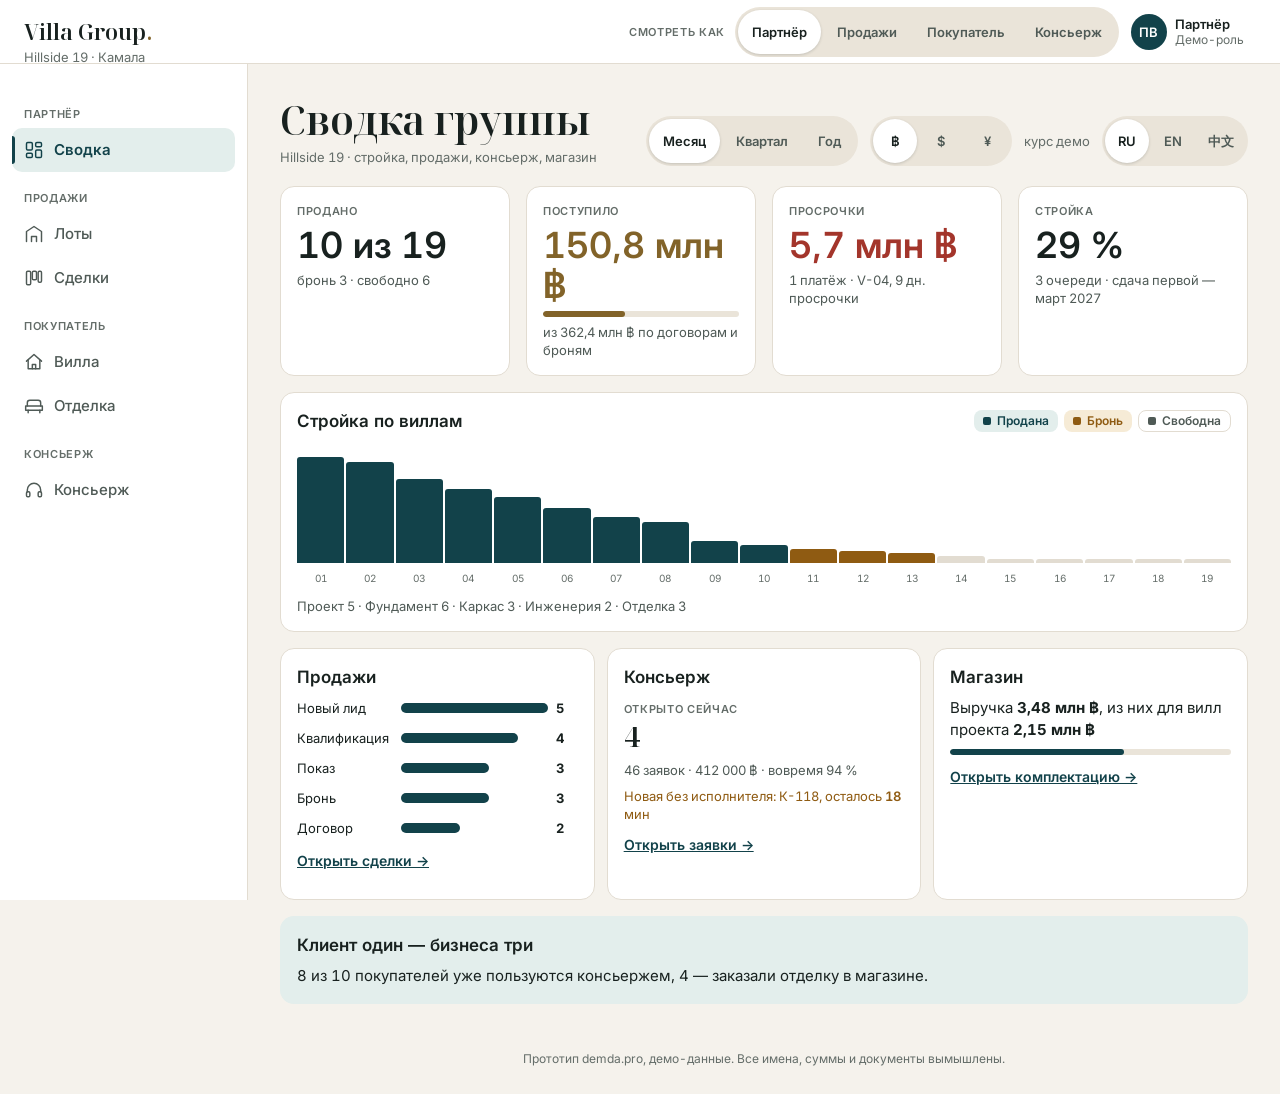
==== commit 950941fc: "Phuket villas: правки по приёмке дизайнера" ====
--- a/phuket-villas/index.html
+++ b/phuket-villas/index.html
@@ -134,15 +134,16 @@
 
 /* lots */
 .lgrid{display:grid;grid-template-columns:repeat(2,1fr);gap:12px}
-.lot{text-align:left;display:flex;flex-direction:column;gap:6px;padding:12px}
+.card.lot{text-align:left;display:flex;flex-direction:column;gap:6px;padding:12px}
 .lot .n{font-size:17px;line-height:24px;font-weight:600}
 .sec-t{margin:24px 0 10px}
 .dots{display:flex;gap:6px;margin-top:6px}
 .dots i{width:10px;height:10px;border-radius:50%;background:var(--line)}
 .dots i.d{background:var(--ok)} .dots i.c{background:var(--brass)}
-.pay{display:flex;gap:12px;align-items:center;padding:12px 0;border-top:1px solid var(--line)}
+.pay{display:flex;flex-wrap:wrap;gap:12px;align-items:center;padding:12px 0;border-top:1px solid var(--line)}
 .pay:first-child{border-top:0}
-.pay .m{flex:1;min-width:0}
+.pay .m{flex:1 1 160px;min-width:0}
+.pay .m .sm{white-space:nowrap}
 .pay .a{font-weight:600;white-space:nowrap}
 
 /* panel */
@@ -228,7 +229,7 @@
 .ini{width:30px;height:30px;border-radius:50%;background:var(--bg-alt);display:inline-grid;place-items:center;font-size:11px;font-weight:600;color:var(--soft)}
 .src{display:inline-flex;white-space:nowrap;align-self:flex-start;font-size:12px;padding:2px 8px;border-radius:999px;background:var(--bg-alt);color:var(--soft)}
 .kcol{background:var(--bg-alt);border-radius:14px;padding:10px;min-width:0}
-.kcol-h{display:flex;justify-content:space-between;align-items:baseline;gap:6px;padding:2px 4px 8px}
+.kcol-h{display:flex;flex-direction:column;align-items:flex-start;gap:2px;padding:2px 4px 8px}
 .kcol-h b{font-size:14px} .kcol-h span{font-size:12px;color:var(--soft)}
 
 @media (min-width:600px){
@@ -328,7 +329,7 @@
  k_sold:['Продано','Sold','已售'], k_sold_v:['{a} из {b}','{a} of {b}','{a} / {b}'],
  k_sold_s:['бронь {r} · свободно {f}','reserved {r} · available {f}','预订 {r} · 可售 {f}'],
  k_in:['Поступило','Received','已收款'], k_in_s:['из {x} по договорам и броням','of {x} in contracts and reservations','合同与预订总额 {x}'],
- k_over:['Просрочки','Overdue','逾期'], k_over_s:['{n} плат. · {v}, {d} дн.','{n} payment · {v}, {d} days','{n} 笔 · {v}，{d} 天'], k_over_0:['Нет просрочек','No overdue payments','无逾期'],
+ k_over:['Просрочки','Overdue','逾期'], k_over_s:['{n} платёж · {v}, {d} дн. просрочки','{n} payment · {v}, {d} days','{n} 笔 · {v}，{d} 天'], k_over_0:['Нет просрочек','No overdue payments','无逾期'],
  k_build:['Стройка','Construction','施工'], k_build_s:['3 очереди · сдача первой — март 2027','3 phases · first handover March 2027','3 期 · 首期 2027年3月交付'],
  b_title:['Стройка по виллам','Construction by villa','各别墅施工进度'],
  sold:['Продана','Sold','已售'], res:['Бронь','Reserved','预订'], free:['Свободна','Available','可售'],
@@ -366,7 +367,7 @@
  dc0:['Договор бронирования','Reservation agreement','预订协议'], dc1:['Договор долгосрочной аренды земли','Long-term land lease agreement','土地长期租赁合同'], dc2:['Договор строительства','Construction agreement','建设合同'], dc3:['Разрешение на строительство','Building permit','建设许可'], dc4:['Акт этапа «Фундамент»','Stage act: Foundation','阶段验收单：地基'], dc5:['Акт этапа «Каркас и кровля»','Stage act: Structure & roof','阶段验收单：主体与屋顶'], dc6:['Квитанция — этап 4','Receipt — stage 4','收据 — 第 4 阶段'],
  ds_signed:['подписан','signed','已签署'], ds_got:['получено','received','已取得'], ds_wait:['ожидается','pending','待签署'], ds_rec:['оплачено','paid','已付款'],
  doc_demo:['Демо-документ','Demo document','演示文件'],
- af_t:['Ваша вилла после передачи','Your villa after handover','交付后的别墅'], af_me:['Живу сам','I live here','自住'], af_rent:['Сдаю через управляющую компанию группы','Rent via the group management company','委托集团管理公司出租'],
+ af_t:['Ваша вилла после передачи','Your villa after handover','交付后的别墅'], af_me:['Живу сам','I live here','自住'], af_rent:['Сдаю в управление','Rent it out','委托出租'],
  af_n:['Средняя цена ночи','Average nightly rate','平均每晚价格'], af_occ:['Загрузка','Occupancy','入住率'], af_inc:['Ожидаемый доход в год','Expected annual income','预计年收入'], af_y:['{p} % чистыми','{p}% net','净收益率 {p}%'],
  af_note:['Расчёт для примера, не обещание доходности: управление 25 %, расходы на содержание 300 000 ฿ в год.','Illustrative calculation, not a promise of yield: management 25%, upkeep 300,000 ฿ per year.','示例测算，不构成收益承诺：管理费 25%，年维护费 300,000 ฿。'],
  af_self:['Консьерж группы: встреча в аэропорту, уборка, ремонт — заявка в один клик.','Group concierge: airport pickup, cleaning, repairs — one-tap request.','集团礼宾：接机、保洁、维修 — 一键提交。'], af_go:['Открыть консьерж','Open concierge','打开礼宾'],
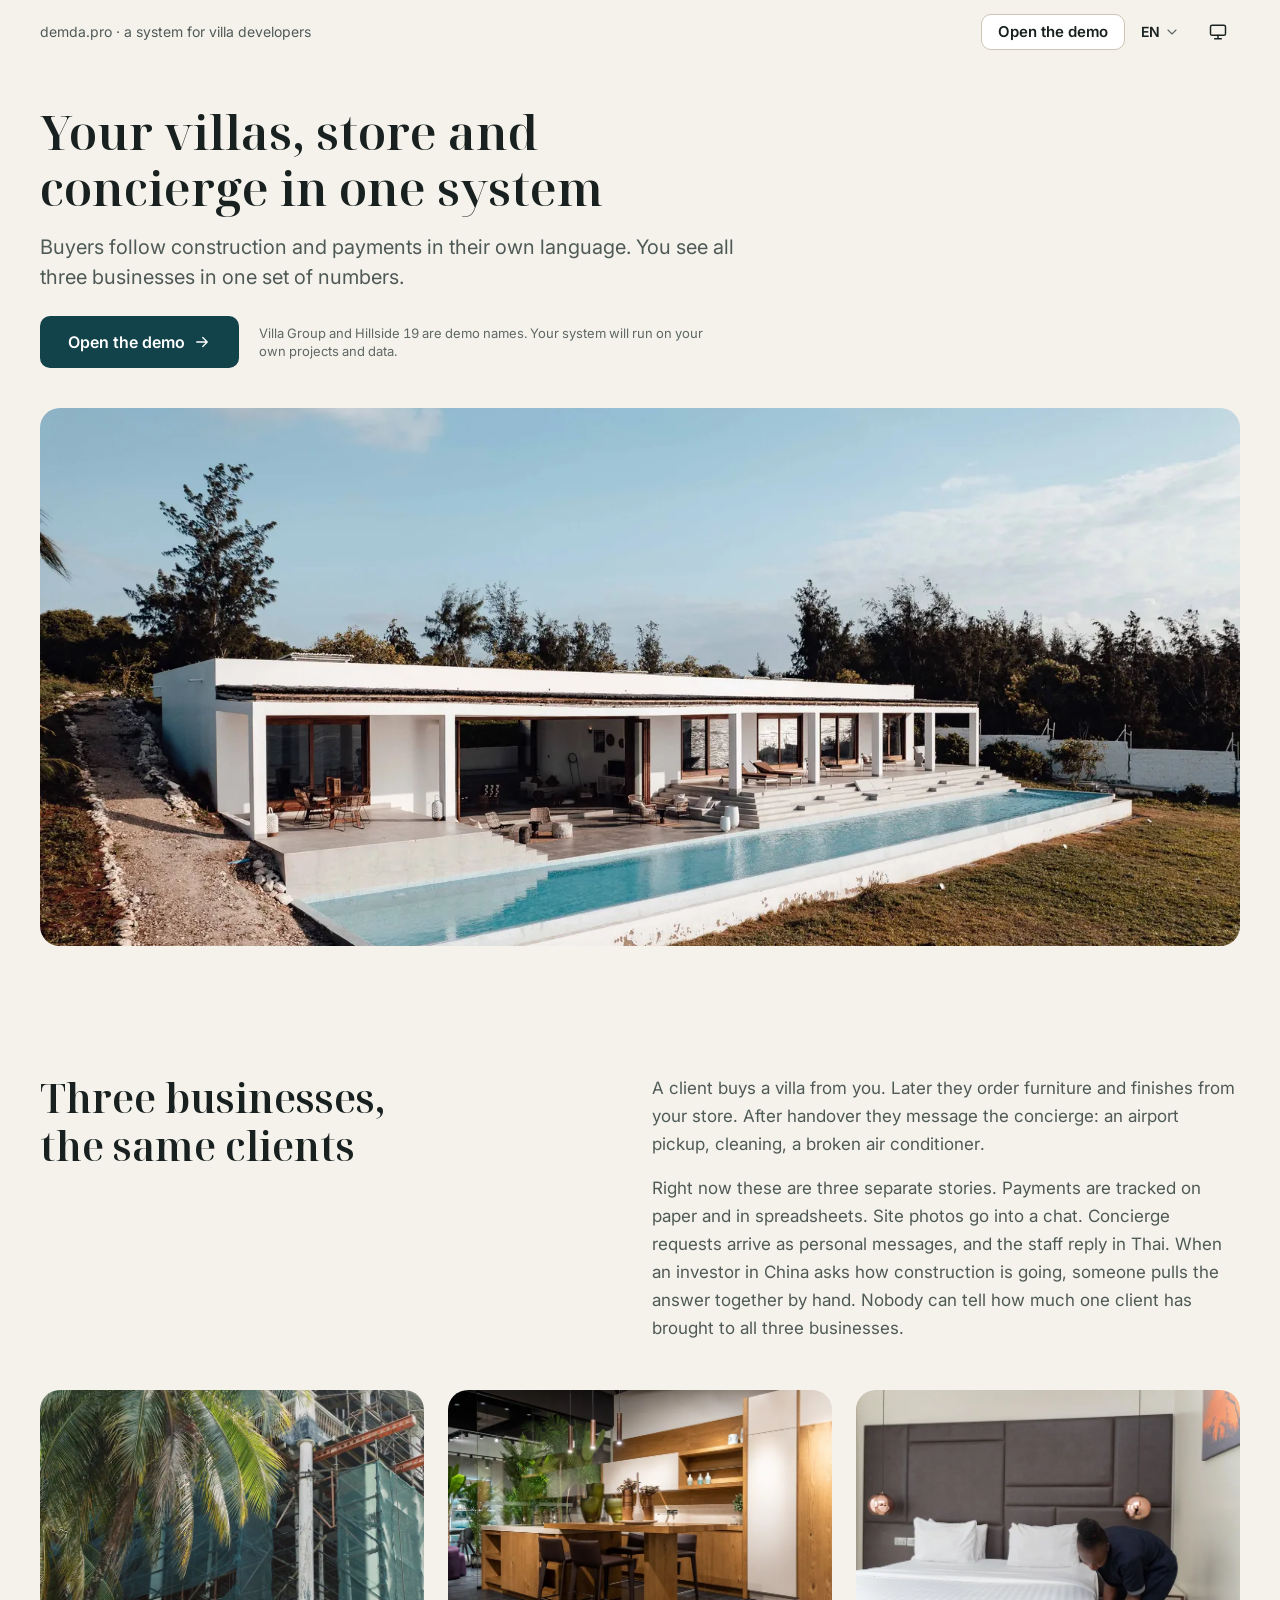
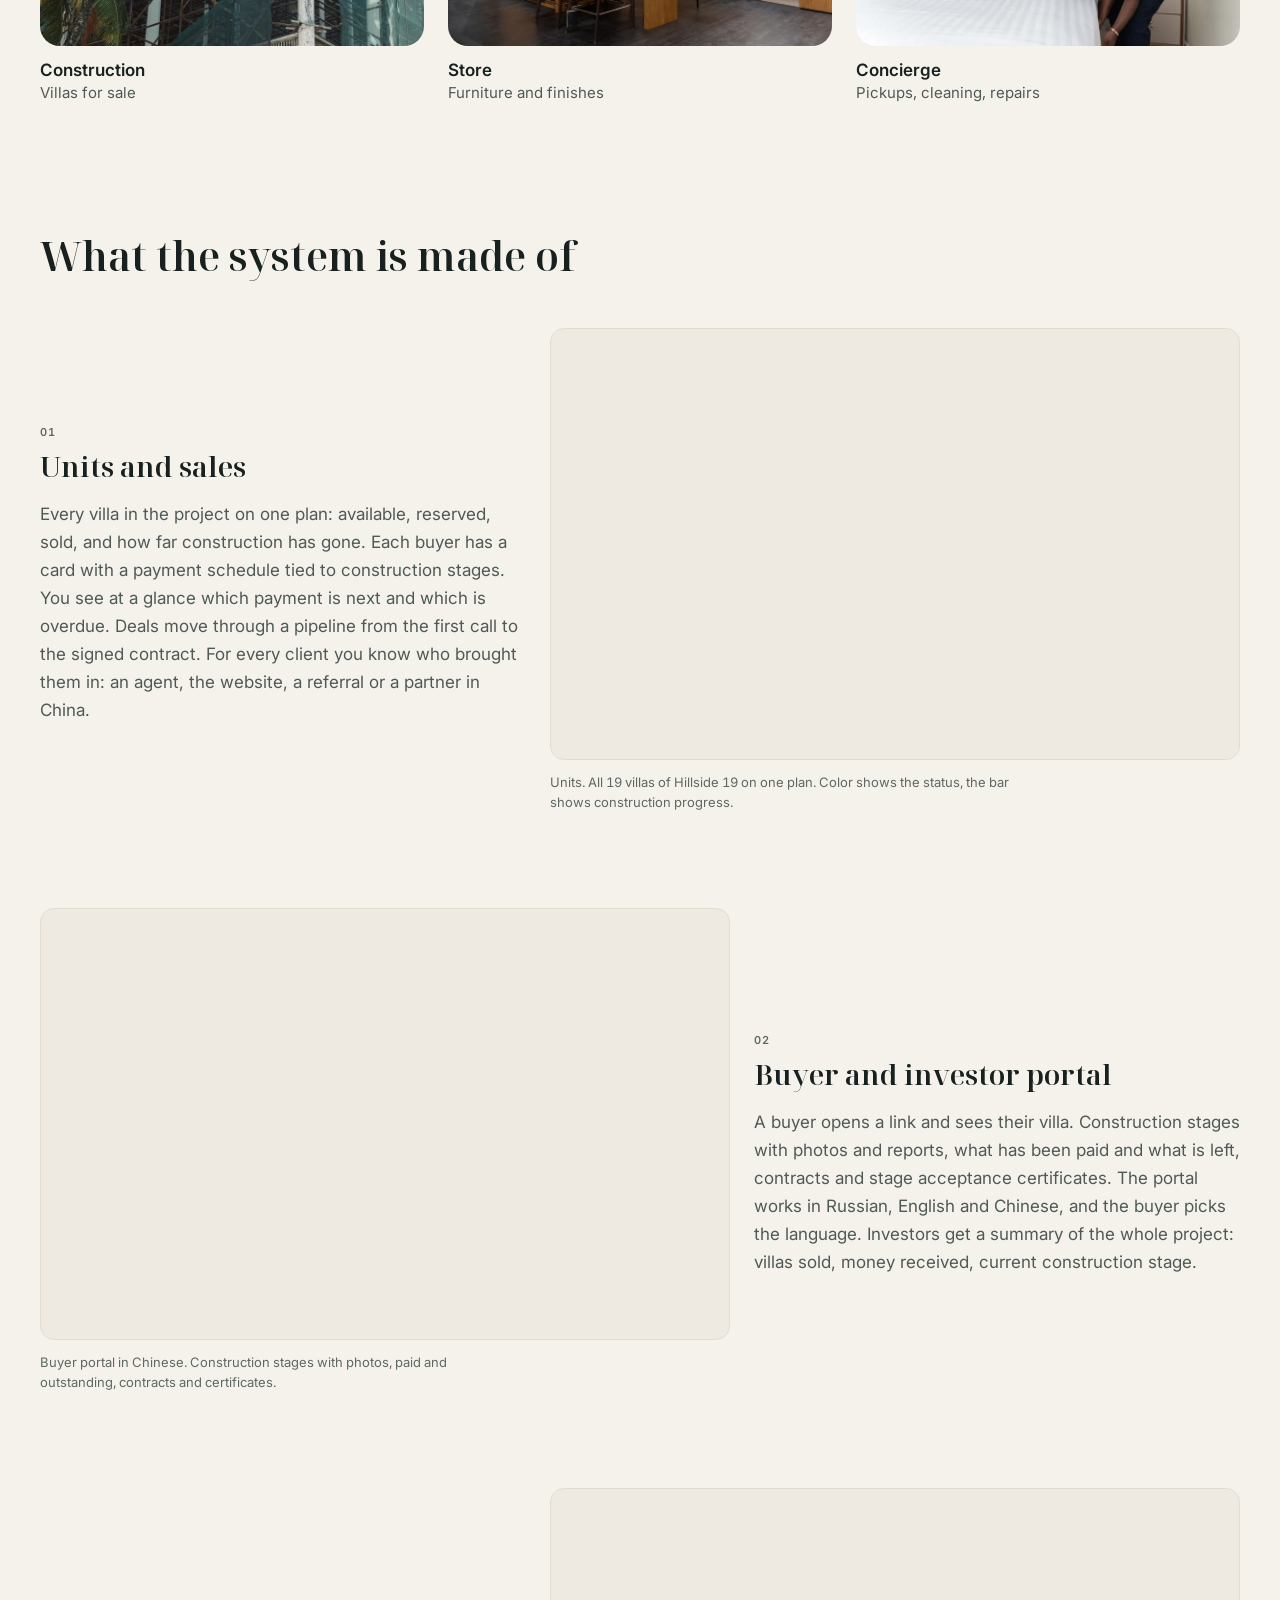
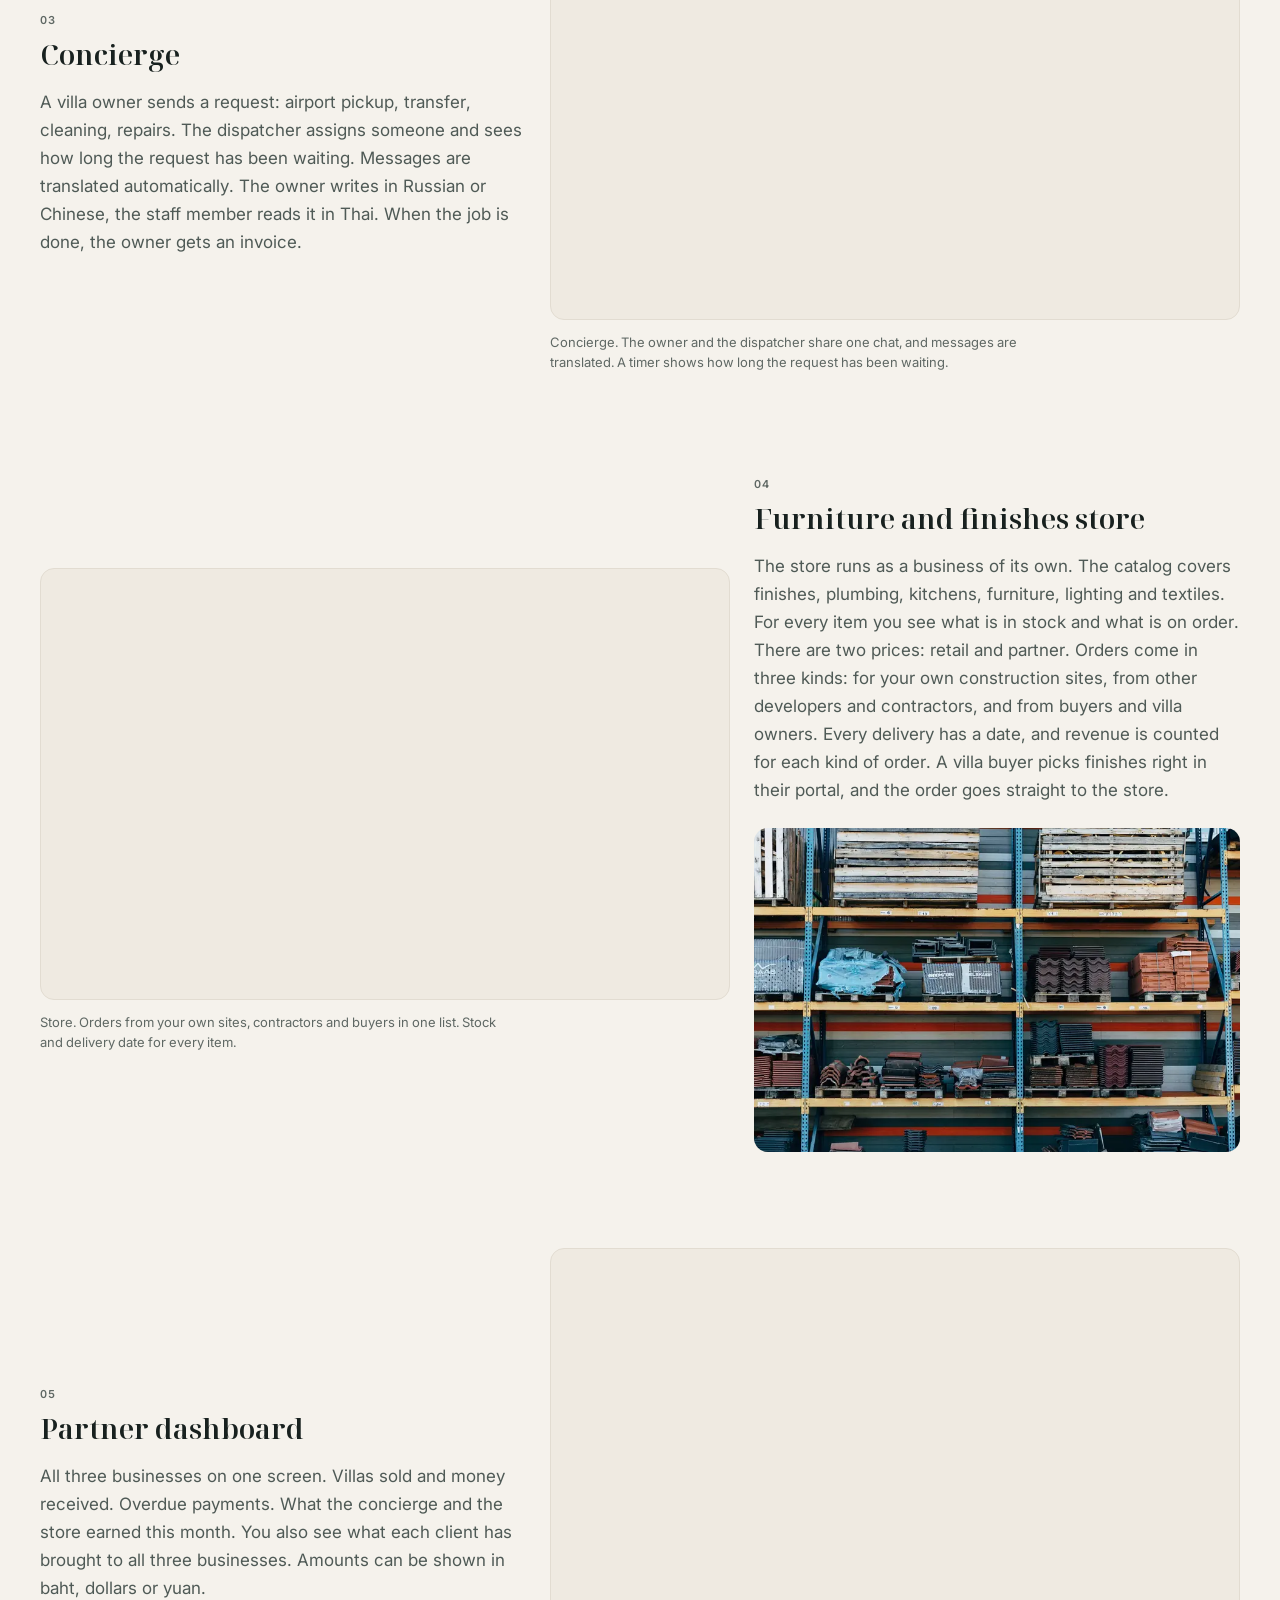
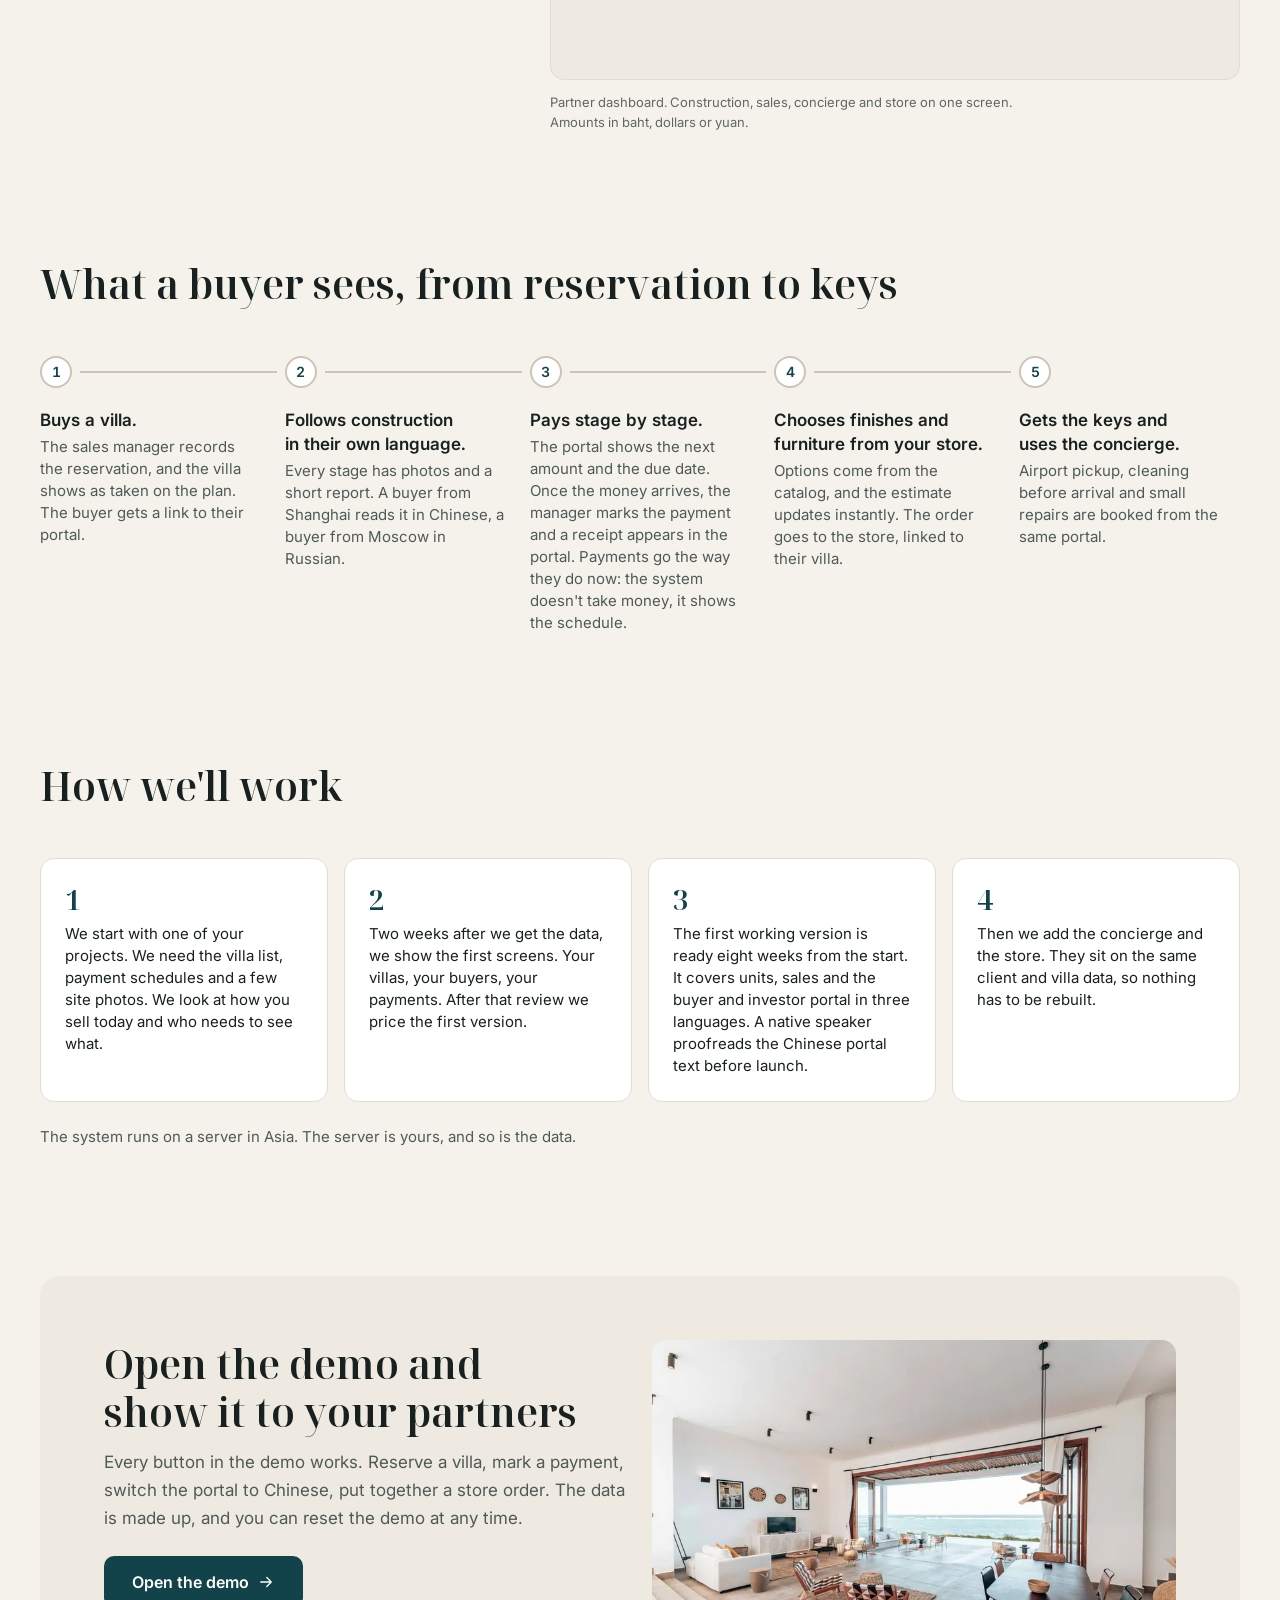
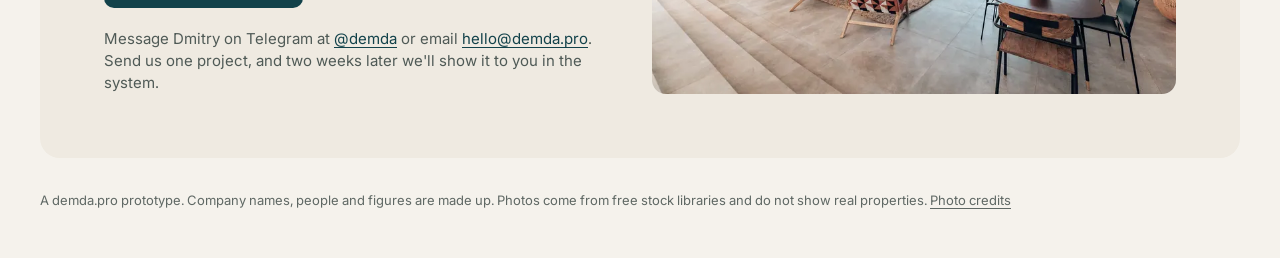
==== commit 8275ef7b: "Phuket villas: v2 на основном адресе, стенд и презентация убраны" ====
--- a/phuket-villas/index.html
+++ b/phuket-villas/index.html
@@ -1,957 +1,152 @@
 <!doctype html>
-<html lang="ru">
+<html lang="ru" data-lang="ru">
 <head>
 <meta charset="utf-8">
 <meta name="viewport" content="width=device-width, initial-scale=1">
 <meta name="robots" content="noindex, nofollow">
-<title>Villa Group · Hillside 19 — прототип системы</title>
-<meta name="description" content="Прототип единой системы для девелопера вилл: стройка, продажи, консьерж, магазин. Демо-данные.">
+<meta name="color-scheme" content="light dark">
+<meta name="theme-color" content="#F5F2EC">
+<!-- Язык и тема выставляются до отрисовки: страница не мигает светлым при тёмной теме.
+     Ключи localStorage общие с прототипом (тот же origin): vg-theme = system|light|dark, vg-lang = ru|en|zh. ?lang= важнее и записывается. -->
+<script>
+(function (d) {
+  var s = null, th = 'system', lg = null, q = null;
+  try { s = window.localStorage; th = s.getItem('vg-theme'); lg = s.getItem('vg-lang'); q = new URLSearchParams(location.search).get('lang'); } catch (e) {}
+  if (th !== 'light' && th !== 'dark') th = 'system';
+  if (q === 'ru' || q === 'en' || q === 'zh') { lg = q; try { s.setItem('vg-lang', q); } catch (e) {} }
+  if (lg !== 'ru' && lg !== 'en' && lg !== 'zh') { var n = (navigator.language || '').toLowerCase(); lg = n.indexOf('zh') === 0 ? 'zh' : n.indexOf('ru') === 0 ? 'ru' : 'en'; }
+  var dk = th === 'dark' || (th === 'system' && window.matchMedia && matchMedia('(prefers-color-scheme: dark)').matches);
+  d.setAttribute('data-theme', dk ? 'dark' : 'light'); d.setAttribute('data-pref', th);
+  d.setAttribute('data-lang', lg); d.lang = lg === 'zh' ? 'zh-Hans' : lg;
+  var m = d.querySelector('meta[name=theme-color]'); if (m) m.content = dk ? '#0B100F' : '#F5F2EC';
+  if (lg === 'zh') { var l = document.createElement('link'); l.rel = 'stylesheet'; l.setAttribute('data-zh', ''); l.href = 'https://fonts.googleapis.com/css2?family=Noto+Sans+SC:wght@400;500;700&family=Noto+Serif+SC:wght@600&display=swap'; document.head.appendChild(l); }
+})(document.documentElement);
+</script>
+<title data-i18n="page_title">Villa Group · система для застройщика: описание</title>
+<meta name="description" content="Villa Group: описание системы для застройщика на Пхукете. Лоты и продажи, кабинет покупателя, консьерж, магазин, сводка партнёра." data-i18n-attr="content:meta_desc">
 <link rel="preconnect" href="https://fonts.googleapis.com">
 <link rel="preconnect" href="https://fonts.gstatic.com" crossorigin>
 <link rel="stylesheet" href="https://fonts.googleapis.com/css2?family=Inter:wght@400;500;600&family=Noto+Serif+Display:wght@600&display=swap">
-<style>
-:root{
-  --bg:#F5F2EC; --bg-alt:#EAE4D9; --card:#FFFFFF; --line:#E2DCD1;
-  --ink:#18211F; --soft:#4F5A56; --faint:#646D69;
-  --sea:#12424A; --sea-hover:#0C3238; --sea-soft:#E3EEEC; --on-sea:#FFFFFF;
-  --brass:#826329; --brass-soft:#F3EAD8;
-  --ok:#2F6B4A; --ok-soft:#E3F0E7; --warn:#8F5B12; --warn-soft:#F6EBD6;
-  --err:#A3352B; --err-soft:#F7E2DF; --info:#2D5A8C; --info-soft:#E2EBF5;
-  --lift:0 16px 40px rgba(24,33,31,.14);
-  --font-ui:'Inter','Noto Sans SC','Noto Sans Thai',system-ui,-apple-system,sans-serif;
-  --font-display:'Noto Serif Display','Noto Serif SC',Georgia,serif;
-  --nav-h:64px;
-}
-@media (prefers-color-scheme:dark){:root{
-  --bg:#121716; --bg-alt:#171D1C; --card:#1A201F; --line:#2A3230;
-  --ink:#ECE8E1; --soft:#B3B8B4; --faint:#8C9490;
-  --sea:#6FB3B8; --sea-hover:#8CC7CB; --sea-soft:#16302F; --on-sea:#0D1F21;
-  --brass:#D2AE6A; --brass-soft:#2B2416;
-  --ok:#7CC59C; --ok-soft:#1A2E23; --warn:#E3B15E; --warn-soft:#33280F;
-  --err:#EE8A7F; --err-soft:#3A1E1B; --info:#8DB4E0; --info-soft:#172435;
-  --lift:0 16px 40px rgba(0,0,0,.5);}}
-*{box-sizing:border-box;margin:0;padding:0}
-html{-webkit-text-size-adjust:100%}
-body{background:var(--bg);color:var(--ink);font-family:var(--font-ui);font-size:15px;line-height:22px;font-variant-numeric:tabular-nums;min-height:100vh;padding-bottom:calc(var(--nav-h) + env(safe-area-inset-bottom))}
-body.has-bar{padding-bottom:calc(var(--nav-h) + 84px + env(safe-area-inset-bottom))}
-button,select,input,textarea{font:inherit;color:inherit}
-button{cursor:pointer;background:none;border:0;text-align:inherit}
-a{color:inherit}
-:focus-visible{outline:2px solid var(--sea);outline-offset:2px}
-h1,h2,.disp{font-family:var(--font-display);font-weight:600}
-:lang(zh) h1,:lang(zh) h2,:lang(zh) .disp{font-family:'Noto Serif SC',var(--font-display);line-height:1.35}
-:lang(zh) body,body:lang(zh){line-height:25px}
-h1{font-size:28px;line-height:34px}
-h2{font-size:22px;line-height:28px}
-h3{font-size:17px;line-height:24px;font-weight:600}
-.cap{font-size:11px;line-height:16px;font-weight:600;letter-spacing:.06em;text-transform:uppercase;color:var(--faint)}
-.faint{color:var(--faint)} .soft{color:var(--soft)} .sm{font-size:13px;line-height:18px}
-.hint{font-size:13px;line-height:18px;color:var(--faint);margin-top:4px}
-
-/* top */
-.top{position:sticky;top:0;z-index:30;background:var(--card);border-bottom:1px solid var(--line);height:56px;display:flex;align-items:center;gap:12px;padding:0 16px}
-.brandmark{font-family:var(--font-display);font-weight:600;font-size:20px;line-height:1;white-space:nowrap}
-.brandmark i{font-style:normal;color:var(--brass)}
-.brandsub{font-size:13px;color:var(--faint);white-space:nowrap;overflow:hidden;text-overflow:ellipsis}
-.sp{flex:1}
-.avatar{display:flex;align-items:center;gap:8px;min-height:44px;padding:0 4px 0 0}
-.avatar b{width:36px;height:36px;border-radius:50%;background:var(--sea);color:var(--on-sea);display:grid;place-items:center;font-size:13px;font-weight:600;letter-spacing:.02em}
-.avatar span{display:none;font-size:13px;text-align:left;line-height:16px}
-.asView{display:none}
-
-/* segments */
-.seg{display:inline-flex;background:var(--bg-alt);border-radius:999px;padding:3px;gap:2px;max-width:100%;overflow-x:auto;scrollbar-width:none}
-.seg::-webkit-scrollbar{display:none}
-.seg button{min-height:44px;padding:0 14px;border-radius:999px;font-size:13px;font-weight:600;color:var(--soft);white-space:nowrap;text-align:center}
-.seg button[aria-pressed=true]{background:var(--card);color:var(--ink);box-shadow:0 1px 3px rgba(24,33,31,.18)}
-.seg.sm button{padding:0 11px;min-width:44px}
-.caps{display:flex;gap:8px;overflow-x:auto;scrollbar-width:none;padding-bottom:2px}
-.caps::-webkit-scrollbar{display:none}
-.capsule{min-height:44px;padding:0 16px;border:1px solid var(--line);border-radius:999px;background:var(--card);font-size:14px;font-weight:500;white-space:nowrap;color:var(--soft);text-align:center}
-.capsule[aria-pressed=true]{background:var(--sea);border-color:var(--sea);color:var(--on-sea)}
-.capsule i{font-style:normal;opacity:.7;margin-left:6px}
-
-/* shell */
-.side{display:none}
-.bnav{position:fixed;left:0;right:0;bottom:0;height:calc(var(--nav-h) + env(safe-area-inset-bottom));padding-bottom:env(safe-area-inset-bottom);background:var(--card);border-top:1px solid var(--line);display:flex;z-index:40}
-.bnav a{flex:1;min-width:0;display:flex;flex-direction:column;align-items:center;justify-content:center;gap:2px;font-size:11px;line-height:14px;font-weight:500;color:var(--faint);text-decoration:none;position:relative}
-.bnav svg{width:22px;height:22px;stroke:currentColor;fill:none;stroke-width:1.75;stroke-linecap:round;stroke-linejoin:round}
-.bnav a[aria-current=page]{color:var(--sea)}
-.bnav a[aria-current=page]::before{content:"";position:absolute;top:0;left:28%;right:28%;height:3px;border-radius:0 0 3px 3px;background:var(--sea)}
-@media (max-width:359px){.bnav a:not([aria-current=page]) span{display:none}}
-.main{padding:20px 16px 24px;max-width:1360px;margin:0 auto}
-.head{display:flex;flex-direction:column;gap:12px;margin-bottom:20px}
-.head .tools{display:flex;gap:8px 12px;flex-wrap:wrap;align-items:center}
-.foot{padding:4px 16px 24px;text-align:center;font-size:12px;color:var(--faint)}
-
-/* cards */
-.card{background:var(--card);border:1px solid var(--line);border-radius:14px;padding:16px;min-width:0}
-a.card,button.card{display:block;width:100%;text-decoration:none;transition:border-color .15s,background .15s}
-a.card:hover,button.card:hover{border-color:var(--sea)}
-.grid{display:grid;gap:12px}
-.kpis{grid-template-columns:repeat(2,1fr)}
-.kpi{min-height:112px;display:flex!important;flex-direction:column;gap:6px}
-.kpi .v{font-size:24px;line-height:30px;font-weight:600}
-.kpi .v.brass{color:var(--brass)} .kpi .v.err{color:var(--err)}
-.stack>*+*{margin-top:12px}
-.row{display:flex;align-items:center;gap:10px}
-.between{justify-content:space-between}
-.wrap{flex-wrap:wrap}
-.mt{margin-top:16px} .mt-s{margin-top:8px}
-.bar{height:6px;border-radius:999px;background:var(--bg-alt);overflow:hidden}
-.bar i{display:block;height:100%;background:var(--sea);border-radius:999px;transition:width .2s ease-out}
-.bar.ok i{background:var(--ok)} .bar.brass i{background:var(--brass)}
-.badge{display:inline-flex;align-items:center;height:22px;padding:0 9px;border-radius:8px;font-size:12px;font-weight:600;white-space:nowrap}
-.b-ok{background:var(--ok-soft);color:var(--ok)} .b-warn{background:var(--warn-soft);color:var(--warn)}
-.b-err{background:var(--err-soft);color:var(--err)} .b-info{background:var(--info-soft);color:var(--info)}
-.b-free{border:1px solid var(--line);color:var(--soft)} .b-sea{background:var(--sea-soft);color:var(--sea)}
-.btn{min-height:44px;padding:0 18px;border-radius:10px;font-size:15px;font-weight:600;display:inline-flex;align-items:center;justify-content:center;gap:8px;border:1px solid transparent;text-align:center;text-decoration:none}
-.btn-p{background:var(--sea);color:var(--on-sea)} .btn-p:hover{background:var(--sea-hover)}
-.btn-o{border-color:var(--line);background:var(--card);color:var(--ink)} .btn-o:hover{border-color:var(--sea)}
-.btn[disabled]{opacity:.45;cursor:not-allowed}
-.btn.block{width:100%}
-.btn.sm{min-height:44px;font-size:13px;padding:0 14px}
-.lnk{color:var(--sea);font-weight:600;font-size:14px;display:inline-flex;align-items:center;min-height:44px}
-.ibtn{width:44px;height:44px;border-radius:10px;border:1px solid var(--line);display:grid;place-items:center;background:var(--card);text-align:center}
-.ibtn[disabled]{opacity:.35;cursor:not-allowed}
-.empty{padding:36px 16px;text-align:center;color:var(--soft)}
-.empty svg{width:32px;height:32px;stroke:var(--faint);fill:none;stroke-width:1.5;margin-bottom:8px}
-.ic{width:20px;height:20px;stroke:currentColor;fill:none;stroke-width:1.75;stroke-linecap:round;stroke-linejoin:round;flex:none}
-
-/* dashboard build bars */
-.vb{display:flex;align-items:flex-end;gap:2px;height:120px;margin-top:10px}
-.vb button{flex:1;min-width:0;display:flex;flex-direction:column;justify-content:flex-end;height:100%;align-items:stretch;padding:0;position:relative}
-.vb button span{display:block;border-radius:3px 3px 0 0;min-height:4px;background:var(--line);transition:opacity .15s}
-.vb button.sold span{background:var(--sea)} .vb button.reserved span{background:var(--warn)} .vb button.free span{background:var(--line)}
-.vb button:hover span{opacity:.7}
-.vbn{display:flex;gap:2px;margin-top:4px}
-.vbn span{flex:1;text-align:center;font-size:10px;color:var(--faint);min-width:0;overflow:hidden}
-.legend{display:flex;gap:6px;flex-wrap:wrap}
-.legend .badge::before{content:"";width:8px;height:8px;border-radius:2px;margin-right:6px;background:currentColor}
-.fun{display:grid;grid-template-columns:96px 1fr 22px;gap:8px;align-items:center;font-size:13px;margin-top:8px}
-.fun i{display:block;height:10px;border-radius:5px;background:var(--sea)}
-.seabox{background:var(--sea-soft);border-color:transparent}
-
-/* lots */
-.lgrid{display:grid;grid-template-columns:repeat(2,1fr);gap:12px}
-.card.lot{text-align:left;display:flex;flex-direction:column;gap:6px;padding:12px}
-.lot .n{font-size:17px;line-height:24px;font-weight:600}
-.sec-t{margin:24px 0 10px}
-.dots{display:flex;gap:6px;margin-top:6px}
-.dots i{width:10px;height:10px;border-radius:50%;background:var(--line)}
-.dots i.d{background:var(--ok)} .dots i.c{background:var(--brass)}
-.pay{display:flex;flex-wrap:wrap;gap:12px;align-items:center;padding:12px 0;border-top:1px solid var(--line)}
-.pay:first-child{border-top:0}
-.pay .m{flex:1 1 160px;min-width:0}
-.pay .m .sm{white-space:nowrap}
-.pay .a{font-weight:600;white-space:nowrap}
-
-/* panel */
-.panel{position:fixed;z-index:50;background:var(--card);box-shadow:var(--lift);left:0;right:0;bottom:0;height:90vh;border-radius:20px 20px 0 0;display:flex;flex-direction:column}
-.panel .grab{width:40px;height:4px;border-radius:2px;background:var(--line);margin:8px auto 0}
-.panel .ph{display:flex;align-items:center;justify-content:space-between;padding:8px 16px 8px 20px;border-bottom:1px solid var(--line)}
-.panel .pb{overflow:auto;padding:16px 20px calc(24px + env(safe-area-inset-bottom));flex:1}
-.scrim{position:fixed;inset:0;background:rgba(24,33,31,.45);z-index:45}
-.sheet-ov{position:fixed;inset:0;background:rgba(24,33,31,.55);z-index:70;display:flex;align-items:flex-end;justify-content:center}
-.sheet{background:var(--card);width:100%;max-width:520px;border-radius:20px 20px 0 0;padding:20px 20px calc(20px + env(safe-area-inset-bottom));max-height:92vh;overflow:auto;box-shadow:var(--lift)}
-.sheet h2{margin-bottom:12px}
-.toast{position:fixed;left:50%;transform:translateX(-50%);bottom:calc(var(--nav-h) + 16px + env(safe-area-inset-bottom));background:var(--ink);color:var(--bg);padding:12px 18px;border-radius:12px;font-size:14px;z-index:90;max-width:92vw}
-.opt{display:flex;gap:12px;align-items:center;width:100%;min-height:56px;padding:10px 14px;border:1px solid var(--line);border-radius:12px;margin-top:8px;text-align:left}
-.opt:hover:not([disabled]){border-color:var(--sea)}
-.opt[disabled]{opacity:.5;cursor:not-allowed}
-.opt .t{flex:1;min-width:0}
-
-/* villa hero & miles */
-.hero{position:relative;border-radius:20px;overflow:hidden;aspect-ratio:4/3;background:linear-gradient(160deg,#c9d6d3 0%,#8fb0ad 45%,#3f6f73 100%);color:#fff;display:flex;flex-direction:column;justify-content:flex-end;padding:20px}
-.hero::before{content:"";position:absolute;inset:0;background:linear-gradient(transparent 30%,rgba(12,24,24,.74))}
-.hero::after{content:"";position:absolute;left:12%;right:12%;bottom:0;height:46%;background:rgba(255,255,255,.2);clip-path:polygon(0 100%,0 55%,22% 40%,50% 18%,78% 40%,100% 55%,100% 100%)}
-.hero>*{position:relative;z-index:1}
-.hero h1{color:#fff}
-.hero .badge{position:absolute;right:16px;top:16px;background:rgba(255,255,255,.92);color:#18211F}
-.miles{display:flex;gap:10px;overflow-x:auto;scroll-snap-type:x mandatory;padding:4px 2px 10px;margin:0 -2px}
-.mile{flex:0 0 40%;min-width:132px;scroll-snap-align:start;border:1px solid var(--line);border-radius:12px;padding:10px;background:var(--card);text-align:left;display:flex;flex-direction:column;gap:6px;min-height:44px}
-.mile[aria-pressed=true]{border:2px solid var(--brass);padding:9px}
-.mile .c{width:26px;height:26px;border-radius:50%;display:grid;place-items:center;font-size:12px;font-weight:600;background:var(--bg-alt);color:var(--faint)}
-.mile.done .c{background:var(--ok);color:#fff} .mile.cur .c{background:var(--brass);color:#fff}
-.mile .th{height:48px;border-radius:8px}
-.ph-i{position:relative;border-radius:12px;overflow:hidden;aspect-ratio:4/3;display:grid;place-items:center;color:rgba(255,255,255,.85)}
-.ph-i svg{width:34px;height:34px;stroke:currentColor;fill:none;stroke-width:1.5}
-.pcar{display:flex;gap:10px;overflow-x:auto;scroll-snap-type:x mandatory}
-.pcar>*{flex:0 0 86%;scroll-snap-align:start}
-.phb{display:block;width:100%}
-.big-b{font-size:28px;line-height:34px;color:var(--brass)}
-.docrow{display:flex;gap:12px;align-items:center;width:100%;padding:10px 0;min-height:56px;border-top:1px solid var(--line);text-align:left}
-.docrow:first-child{border-top:0}
-.docprev{background:var(--bg-alt);border-radius:8px;padding:20px;margin:12px 0}
-.docprev i{display:block;height:8px;border-radius:4px;background:var(--line);margin-top:10px}
-input[type=range]{width:100%;accent-color:var(--sea);height:44px}
-
-/* chat, concierge */
-.split2{display:block}
-.crow{text-decoration:none;color:inherit;display:flex;gap:12px;align-items:center;width:100%;padding:12px;border-bottom:1px solid var(--line);text-align:left;min-height:64px}
-.crow[aria-current=true]{background:var(--sea-soft)}
-.crow .ico{width:38px;height:38px;border-radius:10px;background:var(--bg-alt);display:grid;place-items:center;color:var(--sea);flex:none}
-.steps{display:flex;gap:4px;margin:12px 0}
-.steps div{flex:1;text-align:center;font-size:12px;padding:8px 2px;border-radius:8px;background:var(--bg-alt);color:var(--faint);font-weight:600}
-.steps div.on{background:var(--sea);color:var(--on-sea)} .steps div.past{background:var(--sea-soft);color:var(--sea)}
-.chat{display:flex;flex-direction:column;gap:10px;margin:12px 0}
-.msg{max-width:88%;padding:10px 12px;border-radius:14px;font-size:15px}
-.msg.o{align-self:flex-start;background:var(--bg-alt);border-bottom-left-radius:4px}
-.msg.d{align-self:flex-end;background:var(--sea-soft);border-bottom-right-radius:4px}
-.msg.s{align-self:center;background:none;color:var(--faint);font-size:12px;padding:0}
-.msg .who{font-size:11px;font-weight:600;color:var(--faint);margin-bottom:2px}
-.msg q{display:block;quotes:none;margin-top:6px;padding-left:8px;border-left:2px solid var(--line);font-size:12px;color:var(--faint);line-height:16px}
-.quick{display:flex;gap:8px;flex-wrap:wrap}
-.quick .btn{height:auto;min-height:44px;padding:8px 14px;font-weight:500;font-size:14px}
-.fake-inp{min-height:44px;border:1px dashed var(--line);border-radius:10px;padding:10px 12px;color:var(--faint);font-size:14px;margin-top:10px}
-.sla{font-weight:600} .sla.warn{color:var(--warn)} .sla.over{color:var(--err)}
-
-/* fitout */
-.pos{margin-bottom:12px}
-.vars{display:grid;grid-template-columns:repeat(3,1fr);gap:8px;margin-top:10px}
-.var{border:1px solid var(--line);border-radius:12px;padding:6px;text-align:left;position:relative;display:flex;flex-direction:column;gap:4px;min-width:0}
-.var[aria-pressed=true]{border:2px solid var(--sea);padding:5px}
-.var .im{aspect-ratio:1;max-height:220px;border-radius:8px;display:grid;place-items:center;color:rgba(255,255,255,.85)}
-.var .im svg{width:26px;height:26px;stroke:currentColor;fill:none;stroke-width:1.5}
-.var .t{font-size:12px;line-height:15px;font-weight:600;overflow-wrap:anywhere}
-.var .p{font-size:12px;color:var(--soft);line-height:15px}
-.var .ck{position:absolute;right:8px;top:8px;width:20px;height:20px;border-radius:50%;background:var(--sea);color:var(--on-sea);display:none;place-items:center}
-.var[aria-pressed=true] .ck{display:grid}
-.var .ck svg{width:12px;height:12px;stroke:currentColor;fill:none;stroke-width:3}
-.stock{font-size:11px;font-weight:600}
-.estbar{position:fixed;left:0;right:0;bottom:calc(var(--nav-h) + env(safe-area-inset-bottom));height:72px;background:var(--card);border-top:1px solid var(--line);z-index:35;display:flex;align-items:center;gap:12px;padding:0 16px;box-shadow:0 -6px 20px rgba(24,33,31,.08)}
-.estbox{display:none}
-
-/* kanban */
-.kb{display:grid;gap:10px}
-.deal{display:flex;flex-direction:column;gap:8px;padding:12px}
-.deal .top2{display:flex;justify-content:space-between;gap:8px;align-items:flex-start;text-align:left}
-.ini{width:30px;height:30px;border-radius:50%;background:var(--bg-alt);display:inline-grid;place-items:center;font-size:11px;font-weight:600;color:var(--soft)}
-.src{display:inline-flex;white-space:nowrap;align-self:flex-start;font-size:12px;padding:2px 8px;border-radius:999px;background:var(--bg-alt);color:var(--soft)}
-.kcol{background:var(--bg-alt);border-radius:14px;padding:10px;min-width:0}
-.kcol-h{display:flex;flex-direction:column;align-items:flex-start;gap:2px;padding:2px 4px 8px}
-.kcol-h b{font-size:14px} .kcol-h span{font-size:12px;color:var(--soft)}
-
-@media (min-width:600px){
-  .main{padding:24px 24px 28px}
-  .kpis{grid-template-columns:repeat(2,1fr)}
-  .lgrid{grid-template-columns:repeat(3,1fr)}
-  .sheet-ov{align-items:center} .sheet{border-radius:20px}
-  .hero{aspect-ratio:16/9}
-  .mile{flex-basis:30%}
-}
-@media (min-width:1024px){
-  body{padding-bottom:0;padding-left:248px}
-  body.has-bar{padding-bottom:96px}
-  .top{height:64px;padding:0 32px 0 24px;position:sticky;left:0;margin-left:-248px;padding-left:272px}
-  .brandmark{position:fixed;left:24px;top:20px;font-size:22px}
-  .brandsub{position:fixed;left:24px;top:46px;font-size:13px}
-  .asView{display:flex;align-items:center;gap:10px}
-  .asView .cap{white-space:nowrap}
-  .avatar span{display:block}
-  .side{display:block;position:fixed;left:0;top:0;bottom:0;width:248px;background:var(--card);border-right:1px solid var(--line);padding:88px 12px 24px;overflow:auto;z-index:20}
-  .side .grp{margin:18px 12px 6px}
-  .side a{display:flex;align-items:center;gap:10px;min-height:44px;padding:0 12px;border-radius:10px;font-size:15px;font-weight:500;color:var(--soft);text-decoration:none;position:relative}
-  .side a:hover{background:var(--bg)}
-  .side a[aria-current=page]{background:var(--sea-soft);color:var(--sea);font-weight:600}
-  .side a[aria-current=page]::before{content:"";position:absolute;left:0;top:8px;bottom:8px;width:3px;border-radius:0 3px 3px 0;background:var(--sea)}
-  .bnav{display:none}
-  .main{padding:32px 32px 40px}
-  .head{flex-direction:row;justify-content:space-between;align-items:flex-end}
-  h1{font-size:40px;line-height:48px}
-  h2{font-size:28px;line-height:36px}
-  .kpis{grid-template-columns:repeat(4,1fr);gap:16px}
-  .kpi .v{font-size:36px;line-height:40px}
-  .tiles{grid-template-columns:repeat(3,1fr)}
-  .lgrid{grid-template-columns:repeat(4,1fr)}
-  body.panel-open .main{margin-right:480px;max-width:none}
-  body.panel-open .lgrid{grid-template-columns:repeat(3,1fr)}
-  .panel{left:auto;width:480px;height:auto;top:64px;border-radius:0;border-left:1px solid var(--line)}
-  .panel .grab{display:none}
-  .scrim{display:none}
-  .toast{bottom:28px}
-  .hero{aspect-ratio:auto;height:360px}
-  .mile{flex:1 1 0;min-width:0}
-  .villa2>.stack{margin-top:0!important}
-  .villa2{display:grid;grid-template-columns:2fr 1fr;gap:16px;align-items:start}
-  .split2{display:grid;grid-template-columns:400px 1fr;gap:16px;align-items:start}
-  .pcar{display:grid;grid-template-columns:repeat(3,1fr);overflow:visible}
-  .pcar>*{flex:none}
-  .fit2{display:grid;grid-template-columns:2fr 1fr;gap:16px;align-items:start}
-  .estbar{display:none}
-  .estbox{display:block;position:sticky;top:88px}
-  body.has-bar{padding-bottom:0}
-  .vars{gap:12px}
-  .kb5{display:grid;grid-template-columns:repeat(5,minmax(0,1fr));gap:12px;align-items:start}
-}
-@media (min-width:1700px){ .main{padding:40px 56px} .lgrid{grid-template-columns:repeat(5,1fr)} body.panel-open .lgrid{grid-template-columns:repeat(4,1fr)} }
-.only-d{display:none} .hm{display:none} .back-m{display:inline-flex}
-@media (min-width:1024px){.only-m{display:none}.only-d{display:grid}.hm{display:block}.back-m{display:none}}
-@media (prefers-reduced-motion:reduce){*{transition:none!important;animation:none!important;scroll-behavior:auto!important}}
-</style>
+<link rel="stylesheet" href="landing.css">
 </head>
 <body>
-<header class="top">
-  <div class="brandmark">Villa Group<i>.</i></div>
-  <div class="brandsub" id="brandsub">Hillside 19 · Камала</div>
+<svg width="0" height="0" style="position:absolute" aria-hidden="true" focusable="false"><defs>
+<symbol id="i-sun" viewBox="0 0 24 24" fill="none" stroke="currentColor" stroke-width="1.75" stroke-linecap="round" stroke-linejoin="round"><circle cx="12" cy="12" r="4"/><path d="M12 2v2M12 20v2M4.93 4.93l1.41 1.41M17.66 17.66l1.41 1.41M2 12h2M20 12h2M6.34 17.66l-1.41 1.41M19.07 4.93l-1.41 1.41"/></symbol>
+<symbol id="i-moon" viewBox="0 0 24 24" fill="none" stroke="currentColor" stroke-width="1.75" stroke-linecap="round" stroke-linejoin="round"><path d="M20 14.5A8 8 0 0 1 9.5 4a8 8 0 1 0 10.5 10.5z"/></symbol>
+<symbol id="i-monitor" viewBox="0 0 24 24" fill="none" stroke="currentColor" stroke-width="1.75" stroke-linecap="round" stroke-linejoin="round"><rect x="3" y="4" width="18" height="12" rx="2"/><path d="M8 20h8M12 16v4"/></symbol>
+<symbol id="i-chev" viewBox="0 0 24 24" fill="none" stroke="currentColor" stroke-width="1.75" stroke-linecap="round" stroke-linejoin="round"><path d="m6 9 6 6 6-6"/></symbol>
+<symbol id="i-check" viewBox="0 0 24 24" fill="none" stroke="currentColor" stroke-width="2" stroke-linecap="round" stroke-linejoin="round"><path d="M20 6 9 17l-5-5"/></symbol>
+<symbol id="i-arrow" viewBox="0 0 24 24" fill="none" stroke="currentColor" stroke-width="1.75" stroke-linecap="round" stroke-linejoin="round"><path d="M5 12h14M13 6l6 6-6 6"/></symbol>
+<symbol id="i-image" viewBox="0 0 24 24" fill="none" stroke="currentColor" stroke-width="1.75" stroke-linecap="round" stroke-linejoin="round"><rect x="3" y="3" width="18" height="18" rx="2"/><circle cx="9" cy="9" r="2"/><path d="m21 15-3.09-3.09a2 2 0 0 0-2.82 0L6 21"/></symbol>
+</defs></svg>
+
+<header class="top"><div class="wrap">
+  <a class="brand" href="#top" data-i18n-attr="aria-label:ui_home" aria-label="demda.pro, наверх"><b class="bm">demda.pro</b><span class="bn" data-i18n="topbar_name">demda.pro · система для застройщика</span></a>
   <div class="sp"></div>
-  <div class="asView" id="asView"></div>
-  <button class="avatar" id="avatar" aria-label="Роль и меню"></button>
-</header>
-<aside class="side" id="side" aria-label="Разделы"></aside>
-<main class="main" id="app"></main>
-<div class="foot">Прототип demda.pro, демо-данные. Все имена, суммы и документы вымышлены.</div>
-<div id="panel"></div>
-<nav class="bnav" id="bnav" aria-label="Разделы"></nav>
-<div id="layer"></div>
-<script>
-'use strict';
-/* ===== helpers ===== */
-const $ = s => document.querySelector(s);
-const esc = s => String(s).replace(/[&<>"]/g, c => ({'&':'&amp;','<':'&lt;','>':'&gt;','"':'&quot;'}[c]));
-const TODAY = '2026-10-07';
-const pd = s => new Date(s + 'T00:00:00');
-const addDays = (s, n) => { const d = pd(s); d.setDate(d.getDate() + n); return iso(d); };
-const iso = d => d.getFullYear() + '-' + String(d.getMonth() + 1).padStart(2, '0') + '-' + String(d.getDate()).padStart(2, '0');
-const diffDays = (a, b) => Math.round((pd(a) - pd(b)) / 864e5);
-const LOC = {ru:'ru-RU', en:'en-GB', zh:'zh-CN'};
-const RATE = {THB:1, USD:1/33, CNY:1/4.6};
-const PRICE = {A:21900000, B:28500000, C:36800000};
-const TYPES = {A:{br:2, m2:220, plot:400}, B:{br:3, m2:280, plot:520}, C:{br:4, m2:360, plot:680}};
+  <a class="btn btn-o" data-demo href="app/?lang=ru#/dashboard"><span data-i18n="cta_button">Открыть демо</span></a>
+  <div class="pop">
+    <button class="ctl" id="lang-btn" type="button" aria-haspopup="menu" aria-expanded="false" aria-controls="lang-menu" data-i18n-attr="aria-label:ui_lang" aria-label="Язык"><span id="lang-cur">RU</span><svg class="chev" aria-hidden="true"><use href="#i-chev"/></svg></button>
+    <div class="menu" id="lang-menu" role="menu" hidden>
+      <button type="button" role="menuitemradio" aria-checked="true" data-v="ru"><span>Русский</span><svg class="chk" aria-hidden="true"><use href="#i-check"/></svg></button>
+      <button type="button" role="menuitemradio" aria-checked="false" data-v="en"><span>English</span><svg class="chk" aria-hidden="true"><use href="#i-check"/></svg></button>
+      <button type="button" role="menuitemradio" aria-checked="false" data-v="zh"><span>简体中文</span><svg class="chk" aria-hidden="true"><use href="#i-check"/></svg></button>
+    </div>
+  </div>
+  <div class="pop">
+    <button class="ctl" id="theme-btn" type="button" aria-haspopup="menu" aria-expanded="false" aria-controls="theme-menu" aria-label="Тема">
+      <svg class="ti ti-system" aria-hidden="true"><use href="#i-monitor"/></svg><svg class="ti ti-light" aria-hidden="true"><use href="#i-sun"/></svg><svg class="ti ti-dark" aria-hidden="true"><use href="#i-moon"/></svg>
+    </button>
+    <div class="menu" id="theme-menu" role="menu" hidden>
+      <button type="button" role="menuitemradio" aria-checked="true" data-v="system"><svg aria-hidden="true"><use href="#i-monitor"/></svg><span data-i18n="ui_theme_system">Как в системе</span><svg class="chk" aria-hidden="true"><use href="#i-check"/></svg></button>
+      <button type="button" role="menuitemradio" aria-checked="false" data-v="light"><svg aria-hidden="true"><use href="#i-sun"/></svg><span data-i18n="ui_theme_light">Светлая</span><svg class="chk" aria-hidden="true"><use href="#i-check"/></svg></button>
+      <button type="button" role="menuitemradio" aria-checked="false" data-v="dark"><svg aria-hidden="true"><use href="#i-moon"/></svg><span data-i18n="ui_theme_dark">Тёмная</span><svg class="chk" aria-hidden="true"><use href="#i-check"/></svg></button>
+    </div>
+  </div>
+</div></header>
 
-/* ===== i18n (dashboard + villa screen; other screens RU) ===== */
-const K = {
- nav_dash:['Сводка','Overview','总览'], nav_lots:['Лоты','Villas','房源'], nav_deals:['Сделки','Deals','交易'],
- nav_villa:['Вилла','My villa','我的别墅'], nav_conc:['Консьерж','Concierge','礼宾'], nav_fit:['Отделка','Fit-out','精装'],
- d_title:['Сводка группы','Group overview','集团总览'],
- d_sub:['Hillside 19 · стройка, продажи, консьерж, магазин','Hillside 19 · construction, sales, concierge, store','Hillside 19 · 施工、销售、礼宾、商城'],
- p_m:['Месяц','Month','月'], p_q:['Квартал','Quarter','季度'], p_y:['Год','Year','年'], rate:['курс демо','demo rate','演示汇率'],
- k_sold:['Продано','Sold','已售'], k_sold_v:['{a} из {b}','{a} of {b}','{a} / {b}'],
- k_sold_s:['бронь {r} · свободно {f}','reserved {r} · available {f}','预订 {r} · 可售 {f}'],
- k_in:['Поступило','Received','已收款'], k_in_s:['из {x} по договорам и броням','of {x} in contracts and reservations','合同与预订总额 {x}'],
- k_over:['Просрочки','Overdue','逾期'], k_over_s:['{n} платёж · {v}, {d} дн. просрочки','{n} payment · {v}, {d} days','{n} 笔 · {v}，{d} 天'], k_over_0:['Нет просрочек','No overdue payments','无逾期'],
- k_build:['Стройка','Construction','施工'], k_build_s:['3 очереди · сдача первой — март 2027','3 phases · first handover March 2027','3 期 · 首期 2027年3月交付'],
- b_title:['Стройка по виллам','Construction by villa','各别墅施工进度'],
- sold:['Продана','Sold','已售'], res:['Бронь','Reserved','预订'], free:['Свободна','Available','可售'],
- st1:['Проект и разрешения','Design & permits','设计与许可'], st2:['Фундамент','Foundation','地基'], st3:['Каркас и кровля','Structure & roof','主体与屋顶'],
- st4:['Инженерия','Utilities (MEP)','机电管线'], st5:['Отделка','Interior finishing','室内装修'], st6:['Ландшафт и бассейн','Landscape & pool','园林与泳池'], st7:['Передача','Handover','交付'],
- stg_s1:['Проект','Design','设计'], stg_s2:['Фундамент','Foundation','地基'], stg_s3:['Каркас','Structure','主体'], stg_s4:['Инженерия','MEP','机电'], stg_s5:['Отделка','Interior','装修'], stg_s6:['Ландшафт','Landscape','园林'], stg_s7:['Передача','Handover','交付'],
- t_sales:['Продажи','Sales','销售'], t_conc:['Консьерж','Concierge','礼宾'], t_shop:['Магазин','Store','商城'],
- f0:['Новый лид','New lead','新线索'], f1:['Квалификация','Qualification','资格审核'], f2:['Показ','Viewing','看房'], f3:['Бронь','Reservation','预订'], f4:['Договор','Contract','签约'],
- go_deals:['Открыть сделки →','Open deals →','查看交易 →'], go_conc:['Открыть заявки →','Open requests →','查看请求 →'], go_fit:['Открыть комплектацию →','Open fit-out →','查看精装配置 →'],
- c_open:['Открыто сейчас','Open now','当前待处理'], c_per:['{n} заявок · {r} · вовремя {p} %','{n} requests · {r} · on time {p}%','{n} 个请求 · {r} · 准时 {p}%'],
- c_new:['Новая без исполнителя: {id}, осталось {m} мин','Unassigned: {id}, {m} min left','待指派：{id}，剩余 {m} 分钟'],
- s_rev:['Выручка {a}, из них для вилл проекта {b}','Revenue {a}, of which for project villas {b}','营收 {a}，其中项目别墅 {b}'],
- s_ord:['Новый заказ: отделка V-07, +{x}, ждёт подтверждения','New order: V-07 fit-out, +{x}, awaiting confirmation','新订单：V-07 精装，+{x}，待确认'],
- one3:['Клиент один — бизнеса три','One client — three businesses','一位客户，三项业务'],
- one3t:['8 из 10 покупателей уже пользуются консьержем, 4 — заказали отделку в магазине.','8 of 10 buyers already use the concierge, 4 ordered fit-out from the store.','10 位买家中 8 位已使用礼宾服务，4 位已在商城订购精装。'],
- /* villa screen */
- v_h:['Вилла V-07 · Hillside 19','Villa V-07 · Hillside 19','V-07 别墅 · Hillside 19'], v_hs:['3 спальни · 280 м² · участок 520 м²','3 bedrooms · 280 m² · 520 m² plot','3 卧室 · 280 ㎡ · 地块 520 ㎡'],
- v_hand:['Передача — сентябрь 2027','Handover — September 2027','交付 — 2027年9月'],
- v_ready:['Готовность','Progress','施工进度'],
- m_done:['Готово {d}','Done {d}','完成 {d}'], m_cur:['Идёт · до {d}','In progress · until {d}','进行中 · 至 {d}'], m_plan:['План · {d}','Planned · {d}','计划 · {d}'],
- rep_t:['Отчёт прораба','Site manager report','工长报告'], rep_ok:['Технадзор: принято без замечаний','Supervision: accepted, no remarks','监理：验收通过，无问题'],
- rep_none:['Фото появятся после начала этапа','Photos will appear once the stage starts','阶段开始后将显示照片'],
- rep_date:['Отчёт от {d}','Report dated {d}','报告日期 {d}'],
- rp1:['Проектная документация утверждена, разрешение на строительство получено.','Design documentation approved, building permit received.','设计文件已批准，已取得施工许可。'],
- rp2:['Фундаментная плита залита и принята, гидроизоляция выполнена.','Foundation slab poured and accepted, waterproofing complete.','地基底板已浇筑并验收，防水完成。'],
- rp3:['Залиты колонны второго этажа, монтируется опалубка кровли. Следующий отчёт — 14.10.','Second-floor columns poured, roof formwork being installed. Next report — 14 Oct.','二层立柱已浇筑，正在安装屋顶模板。下次报告 — 10月14日。'],
- pay_t:['Платежи','Payments','付款'], pay_sum:['Оплачено {a} из {b}','Paid {a} of {b}','已付 {a} / {b}'],
- pn0:['Бронь','Reservation','预订定金'], pn1:['Договор','Contract signing','签约付款'], pn2:['Фундамент завершён','Foundation complete','地基完工'], pn3:['Каркас и кровля','Structure & roof','主体与屋顶'], pn4:['Отделка','Interior finishing','室内装修'], pn5:['Передача ключей','Key handover','交钥匙'],
- ps_paid:['Оплачено {d}','Paid {d}','已付 {d}'], ps_today:['Оплачено сегодня','Paid today','今日已付'], ps_due:['К оплате до {d}','Due by {d}','应付 {d} 前'], ps_plan:['По графику · {d}','Scheduled · {d}','按计划 · {d}'], ps_over:['Просрочено {n} дн.','Overdue {n} days','逾期 {n} 天'],
- pay_btn:['Оплатить этап','Pay this stage','支付本阶段'], pay_sh:['Оплата этапа «{s}»','Payment: {s}','支付：{s}'], pay_amt:['Сумма','Amount','金额'],
- pay_req:['Реквизиты (демо): Банк, счёт эскроу проекта, назначение: V-07 этап {n}','Details (demo): Bank, project escrow account, reference: V-07 stage {n}','账户信息（演示）：银行，项目托管账户，用途：V-07 第 {n} 阶段'],
- pay_mark:['Отметить как оплаченный (демо)','Mark as paid (demo)','标记为已付（演示）'], close:['Закрыть','Close','关闭'],
- pay_toast:['Платёж отмечен. Квитанция в документах.','Payment recorded. Receipt added to documents.','付款已记录，收据已加入文件。'],
- doc_t:['Документы','Documents','文件'], doc_note:['Набор документов — типовой, уточняется юристом проекта.','The document set is a template, to be confirmed by the project lawyer.','文件清单为通用模板，以项目律师确认为准。'],
- dc0:['Договор бронирования','Reservation agreement','预订协议'], dc1:['Договор долгосрочной аренды земли','Long-term land lease agreement','土地长期租赁合同'], dc2:['Договор строительства','Construction agreement','建设合同'], dc3:['Разрешение на строительство','Building permit','建设许可'], dc4:['Акт этапа «Фундамент»','Stage act: Foundation','阶段验收单：地基'], dc5:['Акт этапа «Каркас и кровля»','Stage act: Structure & roof','阶段验收单：主体与屋顶'], dc6:['Квитанция — этап 4','Receipt — stage 4','收据 — 第 4 阶段'],
- ds_signed:['подписан','signed','已签署'], ds_got:['получено','received','已取得'], ds_wait:['ожидается','pending','待签署'], ds_rec:['оплачено','paid','已付款'],
- doc_demo:['Демо-документ','Demo document','演示文件'],
- af_t:['Ваша вилла после передачи','Your villa after handover','交付后的别墅'], af_me:['Живу сам','I live here','自住'], af_rent:['Сдаю в управление','Rent it out','委托出租'],
- af_n:['Средняя цена ночи','Average nightly rate','平均每晚价格'], af_occ:['Загрузка','Occupancy','入住率'], af_inc:['Ожидаемый доход в год','Expected annual income','预计年收入'], af_y:['{p} % чистыми','{p}% net','净收益率 {p}%'],
- af_note:['Расчёт для примера, не обещание доходности: управление 25 %, расходы на содержание 300 000 ฿ в год.','Illustrative calculation, not a promise of yield: management 25%, upkeep 300,000 ฿ per year.','示例测算，不构成收益承诺：管理费 25%，年维护费 300,000 ฿。'],
- af_self:['Консьерж группы: встреча в аэропорту, уборка, ремонт — заявка в один клик.','Group concierge: airport pickup, cleaning, repairs — one-tap request.','集团礼宾：接机、保洁、维修 — 一键提交。'], af_go:['Открыть консьерж','Open concierge','打开礼宾'],
- v_show:['Смотреть как','View as','查看身份']
-};
-const L = () => S.cur;                       // effective UI language for current screen
-let LANG_IDX = 0;
-function t(k, v) {
-  let s = (K[k] && (K[k][LANG_IDX] || K[k][0])) || k;
-  if (v) for (const x in v) s = s.replace('{' + x + '}', v[x]);
-  return s;
-}
-function loc() { return ['ru','en','zh'][LANG_IDX]; }
+<main id="top">
+<section class="hero wrap">
+  <h1 data-i18n="h1">Виллы, магазин и консьерж в одной системе</h1>
+  <p class="lead" data-i18n="lead">Покупатель следит за стройкой и платежами на своём языке. Вы видите три бизнеса в одних цифрах.</p>
+  <div class="hero-cta">
+    <a class="btn btn-p btn-l" data-demo href="app/?lang=ru#/dashboard"><span data-i18n="cta_button">Открыть демо</span><svg aria-hidden="true"><use href="#i-arrow"/></svg></a>
+    <p class="note" data-i18n="demo_note">Villa Group и проект Hillside 19 — названия для демо. В вашей системе будут ваши проекты и ваши данные.</p>
+  </div>
+  <div class="ph"><svg class="phi" aria-hidden="true"><use href="#i-image"/></svg><picture><source media="(max-width:767px)" srcset="img/d-hero-m-800.webp"><img src="img/d-hero-1600.webp" width="1600" height="900" fetchpriority="high" decoding="async" alt="Готовая вилла с плоской кровлей и бассейном на склоне холма, вокруг тропическая зелень" data-i18n-attr="alt:alt_d_hero" onerror="this.hidden=true"></picture></div>
+</section>
 
-/* money */
-function money(thb, cur, short) {
-  cur = cur || S.cur;
-  const v = thb * RATE[cur], l = loc();
-  const sym = {THB:'฿', USD:'$', CNY:'¥'}[cur];
-  if (short) {
-    if (cur === 'THB') {
-      const m = (v / 1e6).toLocaleString(LOC[l], {minimumFractionDigits:1, maximumFractionDigits:short === 2 ? 2 : 1});
-      return l === 'ru' ? m + ' млн ฿' : '฿' + m + 'M';
-    }
-    return sym + (v / 1e6).toLocaleString('en-US', {minimumFractionDigits:cur === 'USD' ? 2 : 1, maximumFractionDigits:cur === 'USD' ? 2 : 1}) + 'M';
-  }
-  const n = Math.round(v).toLocaleString(LOC[l]);
-  return l === 'ru' && cur === 'THB' ? n + ' ฿' : (l === 'ru' ? sym + ' ' + n : sym + n);
-}
-const thb = n => money(n, 'THB');
-function fdate(s) {
-  const d = pd(s), l = loc();
-  if (l === 'zh') return d.getFullYear() + '年' + (d.getMonth() + 1) + '月' + d.getDate() + '日';
-  return d.toLocaleDateString(LOC[l], {day:'2-digit', month:'2-digit', year:'numeric'});
-}
-function fmonth(s) { return pd(s).toLocaleDateString(LOC[loc()], {month:'long', year:'numeric'}); }
-function plural(n, a, b, c) { const m = n % 10, h = n % 100; return h > 10 && h < 15 ? c : m === 1 ? a : m > 1 && m < 5 ? b : c; }
+<section class="sec wrap rv pain">
+  <h2 data-i18n="pain_title">Три бизнеса, одни и те же клиенты</h2>
+  <div class="pain-t" data-i18n="pain_text" data-i18n-as="p"><p>Человек покупает у вас виллу. Потом заказывает в вашем магазине мебель и отделку. После передачи ключей пишет консьержу: встретить в аэропорту, убрать дом, починить кондиционер.</p><p>Сейчас это три отдельные истории. Платежи записаны на листочке и в таблице. Фото со стройки уходят в чат. Заявки консьержу приходят в личные сообщения, а исполнители отвечают по-тайски. Инвестор из Китая спрашивает, как идёт стройка, и ответ собирают вручную. Сколько один клиент принёс всем трём бизнесам, никто не скажет.</p></div>
+  <ul class="biz">
+    <li><div class="ph r32"><svg class="phi" aria-hidden="true"><use href="#i-image"/></svg><img src="img/d-biz-build-v2-800.webp" srcset="img/d-biz-build-v2-800.webp 800w, img/d-biz-build-v2-1600.webp 1600w" sizes="(min-width:1024px) 390px, (min-width:768px) 33vw, 82vw" width="1600" height="1067" loading="lazy" decoding="async" alt="Стройка виллы: бетонный каркас в лесах, арматура, вокруг тропическая зелень" data-i18n-attr="alt:alt_d_biz_build" onerror="this.hidden=true"></div><b data-i18n="biz_build" data-i18n-i="0">Застройка</b><span data-i18n="biz_build" data-i18n-i="1">Виллы на продажу</span></li>
+    <li><div class="ph r32"><svg class="phi" aria-hidden="true"><use href="#i-image"/></svg><img src="img/d-biz-shop-800.webp" srcset="img/d-biz-shop-800.webp 800w, img/d-biz-shop-1600.webp 1600w" sizes="(min-width:1024px) 390px, (min-width:768px) 33vw, 82vw" width="1600" height="1067" loading="lazy" decoding="async" alt="Шоурум отделки и мебели: стенд с образцами плитки и камня, диван и светильник" data-i18n-attr="alt:alt_d_biz_shop" onerror="this.hidden=true"></div><b data-i18n="biz_shop" data-i18n-i="0">Магазин</b><span data-i18n="biz_shop" data-i18n-i="1">Мебель и отделка</span></li>
+    <li><div class="ph r32"><svg class="phi" aria-hidden="true"><use href="#i-image"/></svg><img src="img/d-biz-service-800.webp" srcset="img/d-biz-service-800.webp 800w, img/d-biz-service-1600.webp 1600w" sizes="(min-width:1024px) 390px, (min-width:768px) 33vw, 82vw" width="1600" height="1067" loading="lazy" decoding="async" alt="Горничная заправляет кровать в спальне виллы" data-i18n-attr="alt:alt_d_biz_service_maid" onerror="this.hidden=true"></div><b data-i18n="biz_service" data-i18n-i="0">Консьерж</b><span data-i18n="biz_service" data-i18n-i="1">Трансфер, уборка, ремонт</span></li>
+  </ul>
+</section>
 
-/* ===== demo data ===== */
-const STAGE_B = [0, 5, 20, 50, 65, 90, 99, 101];
-const stageOf = pct => pct >= 100 ? 7 : pct >= 90 ? 6 : pct >= 65 ? 5 : pct >= 50 ? 4 : pct >= 20 ? 3 : pct >= 5 ? 2 : 1;
-const BUYERS = {
- 1:['Ольга К.','Елена М.'], 2:['Чжан Вэй','Чен Ю.'], 3:['Андрей Л.','Елена М.'], 4:['Ван Фан','Чен Ю.'], 5:['Сергей и Мария Т.','Елена М.'],
- 6:['Лю Ян','Чен Ю.'], 7:['Ли Мин','Чен Ю.'], 8:['Игорь Н.','Елена М.'], 9:['Хуан Цзе','Чен Ю.'], 10:['Павел Д.','Елена М.'],
- 11:['Чжоу Линь','Чен Ю.'], 12:['Наталья Г.','Елена М.'], 13:['Сунь Хао','Чен Ю.']
-};
-const VS = [ // type, sale, pct
- ['A','sold',88],['A','sold',84],['B','sold',70],['B','sold',62],['C','sold',55],['A','sold',46],['B','sold',38],['C','sold',34],['A','sold',18],['B','sold',15],
- ['A','res',12],['B','res',10],['C','res',8],['A','free',6],['A','free',3],['B','free',2],['B','free',2],['C','free',0],['A','free',0]
-];
-const PAY_PCT = [0, 0.3, 0.2, 0.2, 0.2, 0.1], PAY_THR = [0, 0, 20, 50, 90, 100];
-function genPays(v, i) {
-  const P = PRICE[v.type], pays = [];
-  const bron = addDays('2025-06-10', i * 11), contr = addDays(bron, 8);
-  for (let k = 0; k < 6; k++) {
-    const amt = k === 0 ? 500000 : k === 1 ? Math.round(P * 0.3) - 500000 : Math.round(P * PAY_PCT[k]);
-    let paid = null, due = null;
-    if (v.sale === 'sold') {
-      if (k === 0) paid = bron; else if (k === 1) paid = contr;
-      else if (v.pct >= PAY_THR[k]) paid = addDays(contr, 55 * (k - 1));
-      if (paid && paid > '2026-10-01') paid = '2026-09-' + String(10 + k);
-    } else if (k === 0) paid = '2026-09-' + String(18 + (i % 9));
-    if (!paid && k >= 2) due = addDays(TODAY, Math.round((PAY_THR[k] - v.pct) / 0.08));
-    if (!paid && k === 1) due = addDays(TODAY, 21);
-    pays.push({amt, paid, due});
-  }
-  if (v.n === 7) { pays[0].paid = '2026-03-12'; pays[1].paid = '2026-03-20'; pays[2].paid = '2026-07-28'; pays[3].due = '2026-11-15'; pays[4].due = '2027-03-15'; pays[5].due = '2027-09-15'; }
-  if (v.n === 4) { pays[3].paid = null; pays[3].due = addDays(TODAY, -9); pays[3].od = true; }
-  v.contract = pays[1].paid || pays[0].paid || null;
-  return pays;
-}
-function seedVillas() {
-  return VS.map((r, i) => {
-    const n = i + 1, v = {n, id:'V-' + String(n).padStart(2, '0'), type:r[0], sale:r[1], pct:r[2], buyer:null, mgr:null, pays:[], dealId:null};
-    if (BUYERS[n]) { v.buyer = BUYERS[n][0]; v.mgr = BUYERS[n][1]; }
-    if (r[1] !== 'free') v.pays = genPays(v, i);
-    return v;
-  });
-}
-function seedDeals() {
-  const D = (id, name, src, int, bud, mgr, days, col, villa) => ({id, name, src, int, bud, mgr, days, col, villa:villa || null});
-  const a = [
-   D('D1','Ма Ли','Партнёр в Китае','Тип B',30000000,'Чен Ю.',1,0), D('D2','Дмитрий С.','Сайт','Тип A',23000000,'Елена М.',2,0), D('D3','Лю Фэн','Агент партнёр','Тип C',38000000,'Чен Ю.',0,0),
-   D('D4','Анна В.','Рекомендация','Тип A',22000000,'Елена М.',3,0), D('D5','Чэнь Бо','Выставка','Тип B',29000000,'Чен Ю.',1,0),
-   D('D6','Ян Мэй','Партнёр в Китае','Тип B',29000000,'Чен Ю.',4,1), D('D7','Олег Р.','Сайт','Тип C',37000000,'Елена М.',2,1), D('D8','Фань Цзюнь','Выставка','Тип A',22000000,'Чен Ю.',5,1), D('D9','Татьяна Ш.','Агент партнёр','Тип B',28500000,'Елена М.',3,1),
-   D('D10','Гао Ян','Партнёр в Китае','V-14',21900000,'Чен Ю.',2,2), D('D11','Виктор Б.','Рекомендация','Тип B',29000000,'Елена М.',6,2), D('D12','Сюй Минь','Агент партнёр','Тип A',22000000,'Чен Ю.',1,2),
-   D('D13','Чжоу Линь','Выставка','V-11',21900000,'Чен Ю.',4,3,11), D('D14','Наталья Г.','Сайт','V-12',28500000,'Елена М.',9,3,12), D('D15','Сунь Хао','Партнёр в Китае','V-13',36800000,'Чен Ю.',2,3,13),
-   D('D16','Хуан Цзе','Агент партнёр','V-09',21900000,'Чен Ю.',20,4,9), D('D17','Павел Д.','Рекомендация','V-10',28500000,'Елена М.',12,4,10)
-  ];
-  return a;
-}
-const PERF = [
- {id:'p1', n:'Сомчай П.', role:'водитель', lang:'TH · EN', busy:'занят до 16:00'}, {id:'p2', n:'Пим Т.', role:'клининг', lang:'TH', busy:'занята до 17:00'},
- {id:'p3', n:'Арун К.', role:'техник', lang:'TH · EN', busy:null, note:'свободен после 15:00'}, {id:'p4', n:'Нок С.', role:'ассистент-переводчик', lang:'TH · EN · ZH', busy:null},
- {id:'p5', n:'Дэн Р.', role:'водитель', lang:'TH', busy:null}
-];
-const M = (from, o, ru, en, zh, th) => ({from, o, x:{ru, en, zh, th}});
-function seedReqs() {
-  const R = (id, type, ic, who, villa, when, st, perf, msgs, extra) => Object.assign({id, key:id.replace('К-','k'), type, ic, who, villa, when, st, perf, msgs}, extra || {});
-  return [
-   R('К-118','Прилёт: встреча в аэропорту HKT','plane','Ли Мин','V-07','12.10, 14:35','new',null,[
-     M('o','zh','Здравствуйте, прилетаю 12-го в 14:35, нас двое и два чемодана. Можно воду в машину?','Hello, I arrive on the 12th at 14:35, two of us and two suitcases. Could you put water in the car?','您好，我12号14:35到，两个人，两个行李箱。车里可以放点水吗？','สวัสดีครับ ผมถึงวันที่ 12 เวลา 14:35 สองคน กระเป๋าสองใบ ขอน้ำดื่มในรถได้ไหมครับ'),
-     M('d','ru','Добрый день! Встретим у выхода 3 с табличкой V-07. Вода будет. Скинуть номер водителя за час?','Hello! We will meet you at gate 3 with a V-07 sign. Water will be in the car. Shall we send the driver’s number an hour before?','您好！我们会在3号出口举牌 V-07 接您，车里备有水。需要提前一小时发司机电话吗？','สวัสดีครับ เราจะรอที่ทางออก 3 พร้อมป้าย V-07 มีน้ำในรถ ให้ส่งเบอร์คนขับก่อนหนึ่งชั่วโมงไหมครับ'),
-     M('o','zh','Да, спасибо. И можно заехать на объект по пути?','Yes, thank you. And can we stop by the site on the way?','好的，谢谢。路上可以顺便去工地看看吗？','ได้ครับ ขอบคุณ และแวะดูไซต์งานระหว่างทางได้ไหมครับ'),
-     M('d','ru','Конечно, прораб будет на месте до 18:00.','Of course, the site manager will be there until 18:00.','当然可以，工长18:00前都在现场。','ได้เลยครับ โฟร์แมนจะอยู่ที่ไซต์จนถึง 18:00')
-   ],{flight:'ZH 9071 · прилёт 14:35', sla:18, slaFrom:0}),
-   R('К-117','Трансфер на объект и обратно','car','Чжан Вэй','V-02','09.10, 10:00','asg','p1',[M('o','zh','Нужна машина на объект в четверг в 10:00.','I need a car to the site on Thursday at 10:00.','周四10点需要车去工地。','ต้องการรถไปไซต์วันพฤหัส 10:00')]),
-   R('К-116','Уборка апартаментов перед заездом','brush','Ольга К.','V-01','08.10, 16:00','work','p2',[M('o','ru','Нужна уборка к 16:00, заезжаем вечером.','Cleaning needed by 16:00, we check in this evening.','需要在16:00前打扫，我们晚上入住。','ต้องการทำความสะอาดก่อน 16:00 เราเข้าพักตอนเย็น')]),
-   R('К-115','Ремонт кондиционера в арендованном жилье','key','Ван Фан','V-04','07.10, 11:00','work','p3',[M('o','zh','Кондиционер в спальне капает и не охлаждает.','The bedroom AC is dripping and not cooling.','卧室空调漏水而且不制冷。','แอร์ในห้องนอนมีน้ำหยดและไม่เย็น')]),
-   R('К-114','Сим-карта и байк на неделю','sim','Андрей Л.','V-03','07.10','done','p1',[M('o','ru','Нужны местная сим-карта и байк на неделю.','I need a local SIM card and a scooter for a week.','需要当地电话卡和一周的摩托车。','ต้องการซิมการ์ดและมอเตอร์ไซค์หนึ่งสัปดาห์')]),
-   R('К-113','Бронь ресторана на 6 человек','food','Лю Ян','V-06','06.10','done','p4',[M('o','zh','Столик на шестерых в субботу вечером.','A table for six on Saturday evening.','周六晚上订六个人的位子。','โต๊ะสำหรับหกคนคืนวันเสาร์')]),
-   R('К-112','Отлёт: трансфер в аэропорт','plane','Игорь Н.','V-08','06.10','done','p1',[M('o','ru','Трансфер в аэропорт, вылет в 19:20.','Transfer to the airport, flight at 19:20.','送机，航班19:20起飞。','รถไปสนามบิน เที่ยวบิน 19:20')]),
-   R('К-111','Перевод на встрече у нотариуса','doc','Сергей и Мария Т.','V-05','05.10','done','p4',[M('o','ru','Нужен переводчик на подписание.','We need an interpreter for the signing.','签约时需要翻译。','ต้องการล่ามในการเซ็นสัญญา')])
-  ];
-}
-const QUICK = [
- ['Водитель будет за 15 минут до посадки','The driver will be there 15 minutes before boarding','司机将在登机前15分钟到达','คนขับจะถึงก่อนขึ้นเครื่อง 15 นาที'],
- ['Прораб подтвердил встречу на объекте','The site manager has confirmed the meeting at the site','工长已确认在工地见面','โฟร์แมนยืนยันการพบที่ไซต์งานแล้ว'],
- ['Счёт за трансфер — 1 200 ฿','Transfer invoice — 1,200 ฿','接送费用 — 1,200 ฿','ค่ารถรับส่ง — 1,200 ฿']
-];
-const FIT = [
- {n:'Пол в гостиной и спальнях', v:[['Керамогранит 60×120',0],['Инженерная доска, дуб',240000],['Травертин',520000]]},
- {n:'Кухня', v:[['Кухня 3,6 м, ламинат',0],['Кухня с островом, кварц',310000],['Кухня с островом, натуральный камень',690000]]},
- {n:'Сантехника (3 ванные)', v:[['Базовый комплект',0],['Подвесной, скрытый монтаж',160000],['Дизайнерская серия, тропический душ',380000]]},
- {n:'Кондиционирование', v:[['Сплит-системы, 4 шт.',0],['Инверторные, 5 шт.',95000],['Канальная система',340000]]},
- {n:'Освещение', v:[['Потолочные светильники',0],['Трековые и подсветка',70000],['Умный свет, сценарии',210000]]},
- {n:'Мебель гостиной и террасы', v:[['Без мебели',0],['Комплект «Терраса»',450000],['Комплект «Резиденция»',1150000]]}
-];
-const STOCK = [[1,1,0],[1,0,1],[1,1,1],[1,1,0],[1,1,1],[1,0,1]]; // 1 = на складе
-const SHOP = {m:[3480000,2150000], q:[9870000,6020000], y:[36400000,21300000]};
-const CONC = {m:[46,412000,94], q:[131,1186000,93], y:[488,4390000,92]};
-const MILE_DATES = [['done','2026-02-18'],['done','2026-07-26'],['cur','2026-11-30'],['plan','2027-02-15'],['plan','2027-03-15'],['plan','2027-08-15'],['plan','2027-09-15']];
-const DOCS0 = [['dc0','ds_signed','2026-03-12'],['dc1','ds_signed','2026-03-20'],['dc2','ds_signed','2026-03-20'],['dc3','ds_got','2026-01-22'],['dc4','ds_signed','2026-07-28'],['dc5','ds_wait',null]];
-const PHOTO_HUES = [[205,175],[28,12],[160,190],[40,25],[200,220],[100,130],[250,230]];
+<section class="sec wrap" id="modules">
+  <h2 class="rv" data-i18n="modules_title">Из чего состоит система</h2>
+  <article class="mod rv">
+    <div class="mod-t"><span class="mn">01</span><h3 data-i18n="m1_title">Лоты и продажи</h3><p data-i18n="m1_text">Все виллы проекта на одной схеме: свободна, бронь, продана и сколько построено. У каждого покупателя карточка с графиком платежей по этапам стройки. Сразу видно, какой платёж следующий и какой просрочен. Сделки идут по воронке, от первого звонка до договора. По каждому клиенту записано, кто его привёл: агент, сайт, рекомендация или партнёр в Китае.</p></div>
+    <figure class="mod-f" data-frame="ru"><div class="shot th-light"><picture><source media="(max-width:767px)" srcset="img/demo/frame-m-1-ru-light-800.webp"><img src="img/demo/frame-1-ru-light-1600.webp" srcset="img/demo/frame-1-ru-light-800.webp 800w, img/demo/frame-1-ru-light-1600.webp 1600w" sizes="(min-width:1024px) 700px, (min-width:768px) 100vw, 280px" width="1600" height="1000" loading="lazy" decoding="async" alt="Экран «Лоты» в демо: 19 вилл проекта Hillside 19, у каждой статус и полоса готовности стройки" data-i18n-attr="alt:alt_frame_1" onerror="this.hidden=true"></picture></div><div class="shot th-dark"><picture><source media="(max-width:767px)" srcset="img/demo/frame-m-1-ru-dark-800.webp"><img src="img/demo/frame-1-ru-dark-1600.webp" srcset="img/demo/frame-1-ru-dark-800.webp 800w, img/demo/frame-1-ru-dark-1600.webp 1600w" sizes="(min-width:1024px) 700px, (min-width:768px) 100vw, 280px" width="1600" height="1000" loading="lazy" decoding="async" alt="Экран «Лоты» в демо: 19 вилл проекта Hillside 19, у каждой статус и полоса готовности стройки" data-i18n-attr="alt:alt_frame_1" onerror="this.hidden=true"></picture></div><figcaption data-i18n="caption_1">Лоты. Все 19 вилл Hillside 19 на одной схеме. Цвет показывает статус, полоса показывает, сколько построено.</figcaption></figure>
+  </article>
+  <article class="mod rv">
+    <div class="mod-t"><span class="mn">02</span><h3 data-i18n="m2_title">Кабинет покупателя и инвестора</h3><p data-i18n="m2_text">Покупатель открывает ссылку и видит свою виллу. Там этапы стройки с фото и отчётами, сколько оплачено и сколько осталось, договоры и акты. Кабинет работает на русском, английском и китайском, язык покупатель выбирает сам. Инвестор видит сводку по всему проекту: сколько вилл продано, сколько денег пришло, на каком этапе стройка.</p></div>
+    <figure class="mod-f" data-frame="zh"><div class="shot th-light"><picture><source media="(max-width:767px)" srcset="img/demo/frame-m-2-zh-light-800.webp"><img src="img/demo/frame-2-zh-light-1600.webp" srcset="img/demo/frame-2-zh-light-800.webp 800w, img/demo/frame-2-zh-light-1600.webp 1600w" sizes="(min-width:1024px) 700px, (min-width:768px) 100vw, 280px" width="1600" height="1000" loading="lazy" decoding="async" alt="Кабинет покупателя на китайском: этапы стройки с фото, сколько оплачено и сколько осталось" data-i18n-attr="alt:alt_frame_2" onerror="this.hidden=true"></picture></div><div class="shot th-dark"><picture><source media="(max-width:767px)" srcset="img/demo/frame-m-2-zh-dark-800.webp"><img src="img/demo/frame-2-zh-dark-1600.webp" srcset="img/demo/frame-2-zh-dark-800.webp 800w, img/demo/frame-2-zh-dark-1600.webp 1600w" sizes="(min-width:1024px) 700px, (min-width:768px) 100vw, 280px" width="1600" height="1000" loading="lazy" decoding="async" alt="Кабинет покупателя на китайском: этапы стройки с фото, сколько оплачено и сколько осталось" data-i18n-attr="alt:alt_frame_2" onerror="this.hidden=true"></picture></div><figcaption data-i18n="caption_2">Кабинет покупателя на китайском. Этапы стройки с фото, оплачено и осталось, договоры и акты.</figcaption></figure>
+  </article>
+  <article class="mod rv">
+    <div class="mod-t"><span class="mn">03</span><h3 data-i18n="m3_title">Консьерж</h3><p data-i18n="m3_text">Владелец виллы оставляет заявку: встреча в аэропорту, трансфер, уборка, ремонт. Диспетчер назначает исполнителя и видит, сколько времени заявка ждёт ответа. Переписка переводится сама. Владелец пишет по-русски или по-китайски, исполнитель читает по-тайски. Когда работа сделана, владелец получает счёт.</p></div>
+    <figure class="mod-f" data-frame="ru"><div class="shot th-light"><picture><source media="(max-width:767px)" srcset="img/demo/frame-m-3-ru-light-800.webp"><img src="img/demo/frame-3-ru-light-1600.webp" srcset="img/demo/frame-3-ru-light-800.webp 800w, img/demo/frame-3-ru-light-1600.webp 1600w" sizes="(min-width:1024px) 700px, (min-width:768px) 100vw, 280px" width="1600" height="1000" loading="lazy" decoding="async" alt="Заявка К-118 в консьерже: встреча в аэропорту, переписка с владельцем и перевод сообщений" data-i18n-attr="alt:alt_frame_3" onerror="this.hidden=true"></picture></div><div class="shot th-dark"><picture><source media="(max-width:767px)" srcset="img/demo/frame-m-3-ru-dark-800.webp"><img src="img/demo/frame-3-ru-dark-1600.webp" srcset="img/demo/frame-3-ru-dark-800.webp 800w, img/demo/frame-3-ru-dark-1600.webp 1600w" sizes="(min-width:1024px) 700px, (min-width:768px) 100vw, 280px" width="1600" height="1000" loading="lazy" decoding="async" alt="Заявка К-118 в консьерже: встреча в аэропорту, переписка с владельцем и перевод сообщений" data-i18n-attr="alt:alt_frame_3" onerror="this.hidden=true"></picture></div><figcaption data-i18n="caption_3">Консьерж. Владелец и диспетчер переписываются в одном чате, сообщения переводятся. Таймер показывает, сколько заявка ждёт ответа.</figcaption></figure>
+  </article>
+  <article class="mod rv">
+    <div class="mod-t"><span class="mn">04</span><h3 data-i18n="m4_title">Магазин мебели и отделки</h3><p data-i18n="m4_text">Магазин работает как отдельный бизнес. В каталоге отделка, сантехника, кухни, мебель, свет и текстиль. По каждой позиции видно, сколько лежит на складе и что везут под заказ. Цены две: розничная и для партнёров. Заказы трёх видов: на ваши стройки, от других застройщиков и подрядчиков, от покупателей и владельцев вилл. У каждой поставки свой срок, выручка считается по каждому виду заказов. Покупатель виллы выбирает отделку прямо в своём кабинете, и заказ сразу попадает в магазин.</p><div class="mod-w"><div class="ph"><svg class="phi" aria-hidden="true"><use href="#i-image"/></svg><img src="img/d-warehouse-800.webp" srcset="img/d-warehouse-800.webp 800w, img/d-warehouse-1600.webp 1600w" sizes="(min-width:1024px) 420px, 100vw" width="1600" height="1067" loading="lazy" decoding="async" alt="Склад магазина: стеллажи с коробками и паллеты с плиткой" data-i18n-attr="alt:alt_d_warehouse" onerror="this.hidden=true"></div></div></div>
+    <figure class="mod-f" data-frame="ru"><div class="shot th-light"><picture><source media="(max-width:767px)" srcset="img/demo/frame-m-4-ru-light-800.webp"><img src="img/demo/frame-4-ru-light-1600.webp" srcset="img/demo/frame-4-ru-light-800.webp 800w, img/demo/frame-4-ru-light-1600.webp 1600w" sizes="(min-width:1024px) 700px, (min-width:768px) 100vw, 280px" width="1600" height="1000" loading="lazy" decoding="async" alt="Экран «Заказы» магазина: заказы трёх каналов со статусом, суммой и сроком поставки" data-i18n-attr="alt:alt_frame_4" onerror="this.hidden=true"></picture></div><div class="shot th-dark"><picture><source media="(max-width:767px)" srcset="img/demo/frame-m-4-ru-dark-800.webp"><img src="img/demo/frame-4-ru-dark-1600.webp" srcset="img/demo/frame-4-ru-dark-800.webp 800w, img/demo/frame-4-ru-dark-1600.webp 1600w" sizes="(min-width:1024px) 700px, (min-width:768px) 100vw, 280px" width="1600" height="1000" loading="lazy" decoding="async" alt="Экран «Заказы» магазина: заказы трёх каналов со статусом, суммой и сроком поставки" data-i18n-attr="alt:alt_frame_4" onerror="this.hidden=true"></picture></div><figcaption data-i18n="caption_4">Магазин. Заказы своих строек, подрядчиков и покупателей в одном списке. У каждой позиции видно склад и срок поставки.</figcaption></figure>
+  </article>
+  <article class="mod rv">
+    <div class="mod-t"><span class="mn">05</span><h3 data-i18n="m5_title">Сводка партнёра</h3><p data-i18n="m5_text">Три бизнеса на одном экране. Сколько вилл продано и сколько денег пришло. Какие платежи просрочены. Сколько за месяц заработали консьерж и магазин. Отдельно видно, сколько каждый клиент принёс всем трём бизнесам. Суммы показываются в батах, долларах или юанях.</p></div>
+    <figure class="mod-f" data-frame="ru"><div class="shot th-light"><picture><source media="(max-width:767px)" srcset="img/demo/frame-m-5-ru-light-800.webp"><img src="img/demo/frame-5-ru-light-1600.webp" srcset="img/demo/frame-5-ru-light-800.webp 800w, img/demo/frame-5-ru-light-1600.webp 1600w" sizes="(min-width:1024px) 700px, (min-width:768px) 100vw, 280px" width="1600" height="1000" loading="lazy" decoding="async" alt="Сводка партнёра в демо: продажи вилл, поступления, консьерж и магазин на одном экране" data-i18n-attr="alt:alt_frame_5" onerror="this.hidden=true"></picture></div><div class="shot th-dark"><picture><source media="(max-width:767px)" srcset="img/demo/frame-m-5-ru-dark-800.webp"><img src="img/demo/frame-5-ru-dark-1600.webp" srcset="img/demo/frame-5-ru-dark-800.webp 800w, img/demo/frame-5-ru-dark-1600.webp 1600w" sizes="(min-width:1024px) 700px, (min-width:768px) 100vw, 280px" width="1600" height="1000" loading="lazy" decoding="async" alt="Сводка партнёра в демо: продажи вилл, поступления, консьерж и магазин на одном экране" data-i18n-attr="alt:alt_frame_5" onerror="this.hidden=true"></picture></div><figcaption data-i18n="caption_5">Сводка партнёра. Стройка, продажи, консьерж и магазин на одном экране. Суммы в батах, долларах или юанях.</figcaption></figure>
+  </article>
+</section>
 
-/* ===== state ===== */
-function freshState() {
-  return {role:'partner', lang:'ru', cur:'THB', period:'m', villas:seedVillas(), deals:seedDeals(), reqs:seedReqs(),
-    filterLots:'all', filterReq:'all', readLang:'ru', fit:[0,0,0,0,0,0], order:null, mile:3, afterMode:'self', occ:68,
-    remind:false, dealTab:0, receipt:false, extraOrderTotal:0};
-}
-let S = loadState();
-function loadState() { try { const j = sessionStorage.getItem('vg-proto-v2'); if (j) return JSON.parse(j); } catch (e) {} return freshState(); }
-function save() { try { sessionStorage.setItem('vg-proto-v2', JSON.stringify(S)); } catch (e) {} }
-const V = n => S.villas[n - 1];
-const vById = id => S.villas.find(v => v.id === id);
+<section class="sec wrap rv">
+  <h2 data-i18n="journey_title">Что видит покупатель от брони до ключей</h2>
+  <ol class="jr">
+    <li><i class="jn">1</i><h3 data-i18n="journey_1" data-i18n-as="jh">Покупает виллу.</h3><p data-i18n="journey_1" data-i18n-as="jt">Менеджер ставит бронь, и вилла на схеме становится занятой. Покупатель получает ссылку на свой кабинет.</p></li>
+    <li><i class="jn">2</i><h3 data-i18n="journey_2" data-i18n-as="jh">Следит за стройкой на своём языке.</h3><p data-i18n="journey_2" data-i18n-as="jt">У каждого этапа фото и короткий отчёт. Покупатель из Шанхая читает по-китайски, из Москвы по-русски.</p></li>
+    <li><i class="jn">3</i><h3 data-i18n="journey_3" data-i18n-as="jh">Платит по этапам.</h3><p data-i18n="journey_3" data-i18n-as="jt">В кабинете видно, сколько платить дальше и до какого числа. Деньги пришли — менеджер отмечает платёж, и в кабинете появляется квитанция. Сами деньги идут как сейчас: система их не принимает, она показывает график.</p></li>
+    <li><i class="jn">4</i><h3 data-i18n="journey_4" data-i18n-as="jh">Выбирает отделку и мебель в вашем магазине.</h3><p data-i18n="journey_4" data-i18n-as="jt">Варианты берёт из каталога, смета пересчитывается сразу. Заказ уходит в магазин и привязан к его вилле.</p></li>
+    <li><i class="jn">5</i><h3 data-i18n="journey_5" data-i18n-as="jh">Получает ключи и пользуется консьержем.</h3><p data-i18n="journey_5" data-i18n-as="jt">Встречу в аэропорту, уборку перед приездом и мелкий ремонт заказывает из того же кабинета.</p></li>
+  </ol>
+</section>
 
-/* derived */
-function payStatus(v, k) {
-  const p = v.pays[k];
-  if (p.paid) return {c:'ok', t:p.paid === TODAY ? t('ps_today') : t('ps_paid', {d:fdate(p.paid)}), s:'paid'};
-  if (p.od || (p.due && p.due < TODAY)) return {c:'err', t:t('ps_over', {n:diffDays(TODAY, p.due)}), s:'over'};
-  if (p.due && diffDays(p.due, TODAY) <= 60) return {c:'warn', t:t('ps_due', {d:fdate(p.due)}), s:'due'};
-  return {c:'free', t:t('ps_plan', {d:p.due ? fmonth(p.due) : '—'}), s:'plan'};
-}
-const paidOf = v => v.pays.reduce((s, p) => s + (p.paid ? p.amt : 0), 0);
-const totOf = v => PRICE[v.type];
-function stats() {
-  const vs = S.villas, o = {sold:0, res:0, free:0, soldSum:0, resSum:0, paid:0, over:0, overN:0, overD:0, pct:0, stg:{}};
-  vs.forEach(v => {
-    o[v.sale]++; if (v.sale === 'sold') o.soldSum += PRICE[v.type]; if (v.sale === 'res') o.resSum += PRICE[v.type];
-    o.paid += paidOf(v); o.pct += v.pct;
-    v.pays.forEach((p, k) => { const s = payStatus(v, k); if (s.s === 'over') { o.over += p.amt; o.overN++; o.overD = Math.max(o.overD, diffDays(TODAY, p.due)); o.overV = v.id; } });
-    const st = stageOf(v.pct); o.stg[st] = (o.stg[st] || 0) + 1;
-  });
-  o.avg = Math.round(o.pct / vs.length);
-  return o;
-}
-function openReqs() { return S.reqs.filter(r => r.st !== 'done').length; }
-function slaLeft(r) { return Math.max(0, r.sla - Math.floor((Date.now() - T0) / 60000)); }
-const T0 = Date.now();
-/* ===== icons ===== */
-const ICO = {
- dash:'<rect x="3" y="3" width="7" height="9" rx="1.5"/><rect x="14" y="3" width="7" height="5" rx="1.5"/><rect x="14" y="12" width="7" height="9" rx="1.5"/><rect x="3" y="16" width="7" height="5" rx="1.5"/>',
- lots:'<path d="M3 21V9l9-6 9 6v12"/><path d="M9 21v-6h6v6"/>',
- deals:'<rect x="3" y="4" width="5" height="16" rx="1.5"/><rect x="10" y="4" width="5" height="10" rx="1.5"/><rect x="17" y="4" width="4" height="13" rx="1.5"/>',
- villa:'<path d="M3 11l9-8 9 8"/><path d="M5 10v10h14V10"/><path d="M10 20v-5h4v5"/>',
- conc:'<path d="M4 14v-2a8 8 0 0116 0v2"/><rect x="3" y="14" width="4" height="6" rx="1.5"/><rect x="17" y="14" width="4" height="6" rx="1.5"/>',
- fit:'<path d="M4 12V8a3 3 0 013-3h10a3 3 0 013 3v4"/><path d="M2 12h20v5H2z"/><path d="M5 17v3M19 17v3"/>',
- plane:'<path d="M2 16l20-6-2-2-8 2-5-5-2 1 3 6-6 2z"/>', car:'<path d="M3 15l2-6h14l2 6v4h-3v-2H6v2H3z"/><circle cx="7.5" cy="14" r="1"/><circle cx="16.5" cy="14" r="1"/>',
- brush:'<path d="M5 20h14M8 20V9h8v11M10 9V4h4v5"/>', key:'<circle cx="8" cy="15" r="4"/><path d="M11 12l9-9M16 7l3 3"/>',
- sim:'<path d="M7 3h7l4 4v14H7z"/><rect x="10" y="12" width="5" height="5" rx="1"/>', food:'<path d="M6 3v8a2 2 0 004 0V3M8 11v10M17 3c-2 2-2 6 0 8v10"/>',
- doc:'<path d="M6 3h8l4 4v14H6z"/><path d="M14 3v4h4M9 12h6M9 16h6"/>', check:'<path d="M4 12l5 5L20 6"/>', img:'<rect x="3" y="4" width="18" height="16" rx="2"/><circle cx="9" cy="10" r="1.5"/><path d="M3 18l6-5 4 3 3-3 5 4"/>',
- search:'<circle cx="11" cy="11" r="7"/><path d="M20 20l-4-4"/>'
-};
-const ic = (n, c) => `<svg class="${c || 'ic'}" viewBox="0 0 24 24" aria-hidden="true">${ICO[n] || ''}</svg>`;
+<section class="sec wrap rv">
+  <h2 data-i18n="process_title">Как пойдёт работа</h2>
+  <ol class="steps">
+    <li><span class="sn">1</span><p data-i18n="process_steps" data-i18n-i="0">Берём один ваш проект. Нужны список вилл, графики оплат и несколько фото со стройки. Разбираемся, как вы продаёте сейчас и кто что должен видеть.</p></li>
+    <li><span class="sn">2</span><p data-i18n="process_steps" data-i18n-i="1">Через две недели после получения данных показываем первые экраны. На них ваши виллы, ваши покупатели и ваши платежи. После показа считаем цену первой версии.</p></li>
+    <li><span class="sn">3</span><p data-i18n="process_steps" data-i18n-i="2">Первая версия, на которой можно работать, готова через 8 недель от начала. В неё входят лоты, продажи и кабинет покупателя и инвестора на трёх языках. Китайские тексты кабинета до запуска вычитывает носитель языка.</p></li>
+    <li><span class="sn">4</span><p data-i18n="process_steps" data-i18n-i="3">Потом подключаем консьержа и магазин. Они встают на ту же базу клиентов и вилл, переделывать ничего не придётся.</p></li>
+  </ol>
+  <p class="pnote" data-i18n="process_note">Систему ставим на сервер в Азии. Сервер ваш, данные тоже ваши.</p>
+</section>
 
-/* ===== routing & chrome ===== */
-const NAV = ['dash','lots','deals','villa','conc','fit'];
-const PATH = {dash:'dashboard', lots:'lots', deals:'deals', villa:'villa', conc:'concierge', fit:'fitout'};
-const ROLES = {
- partner:{n:'Партнёр', av:'ПВ', full:'Партнёр', start:'dash'}, sales:{n:'Продажи', av:'ЕМ', full:'Менеджер продаж', start:'deals'},
- buyer:{n:'Покупатель', av:'ЛМ', full:'Ли Мин · вилла V-07', start:'villa'}, conc:{n:'Консьерж', av:'НС', full:'Диспетчер', start:'conc'}
-};
-let RT = {name:'dash', id:null};
-function parseHash() {
-  const h = (location.hash || '').replace(/^#\/?/, '').split('/');
-  const k = Object.keys(PATH).find(x => PATH[x] === h[0]) || null;
-  return k ? {name:k, id:h[1] || null} : null;
-}
-const go = (k, id) => { location.hash = '#/' + PATH[k] + (id ? '/' + id : ''); };
+<section class="sec wrap rv">
+  <div class="cta">
+    <div class="ph"><svg class="phi" aria-hidden="true"><use href="#i-image"/></svg><img src="img/d-interior-800.webp" srcset="img/d-interior-800.webp 800w, img/d-interior-1600.webp 1600w" sizes="(min-width:1024px) 520px, 100vw" width="1600" height="900" loading="lazy" decoding="async" alt="Гостиная готовой виллы с выходом на террасу и бассейн, отделка из дерева и камня" data-i18n-attr="alt:alt_d_interior" onerror="this.hidden=true"></div>
+    <div class="cta-t">
+      <h2 data-i18n="cta_title">Откройте демо и покажите партнёрам</h2>
+      <p data-i18n="cta_text">В демо работает каждая кнопка. Можно поставить бронь, отметить платёж, переключить кабинет на китайский, собрать заказ в магазине. Данные выдуманы, демо можно сбросить в любой момент.</p>
+      <a class="btn btn-p btn-l" data-demo href="app/?lang=ru#/dashboard"><span data-i18n="cta_button">Открыть демо</span><svg aria-hidden="true"><use href="#i-arrow"/></svg></a>
+      <p class="contact" data-i18n="contact" data-i18n-as="contact">Пишите Дмитрию в Telegram <a href="https://t.me/demda" rel="noopener">@demda</a> или на почту <a href="mailto:hello@demda.pro">hello@demda.pro</a>. Пришлите один проект, и через две недели покажем его в системе.</p>
+    </div>
+  </div>
+</section>
+</main>
 
-function chrome() {
-  const L0 = (RT.name === 'dash' || RT.name === 'villa') ? ['ru','en','zh'].indexOf(S.lang) : 0;
-  LANG_IDX = L0;
-  document.documentElement.lang = loc();
-  const items = NAV.map(k => ({k, ic:k, label:t('nav_' + k)}));
-  $('#bnav').innerHTML = items.map(i => `<a href="#/${PATH[i.k]}" ${RT.name === i.k ? 'aria-current="page"' : ''}>${ic(i.ic, '')}<span>${i.label}</span></a>`).join('');
-  const grp = (cap, ks) => `<div class="cap grp">${cap}</div>` + ks.map(k => `<a href="#/${PATH[k]}" ${RT.name === k ? 'aria-current="page"' : ''}>${ic(k)}${t('nav_' + k)}</a>`).join('');
-  $('#side').innerHTML = grp('Партнёр', ['dash']) + grp('Продажи', ['lots','deals']) + grp('Покупатель', ['villa','fit']) + grp('Консьерж', ['conc']);
-  const r = ROLES[S.role];
-  $('#avatar').innerHTML = `<b>${r.av}</b><span><b style="all:unset;font-weight:600;display:block">${r.n === 'Покупатель' ? 'Ли Мин' : r.full}</b><span style="display:block;color:var(--faint);font-size:12px">${r.n === 'Покупатель' ? 'вилла V-07' : 'Демо-роль'}</span></span>`;
-  $('#asView').innerHTML = `<span class="cap">Смотреть как</span><div class="seg" role="group" aria-label="Роль">${Object.keys(ROLES).map(k => `<button data-act="role" data-v="${k}" aria-pressed="${S.role === k}">${ROLES[k].n}</button>`).join('')}</div>`;
-}
+<footer class="wrap foot"><span data-i18n="footer_note">Прототип demda.pro. Названия компаний, имена людей и цифры вымышлены. Фото взяты из открытых фотобанков и не изображают реальные объекты.</span> <a href="img/CREDITS.md" data-i18n="footer_credits">Авторы фото</a></footer>
 
-/* ===== shared bits ===== */
-const initials = n => n.split(/[\s.]+/).filter(Boolean).slice(0, 2).map(x => x[0]).join('').toUpperCase();
-const seg = (act, opts, cur, cls) => `<div class="seg ${cls || ''}" role="group">${opts.map(o => `<button data-act="${act}" data-v="${o[0]}" aria-pressed="${cur === o[0]}">${o[1]}</button>`).join('')}</div>`;
-const curSeg = () => seg('cur', [['THB','฿'],['USD','$'],['CNY','¥']], S.cur, 'sm');
-const langSeg = () => seg('lang', [['ru','RU'],['en','EN'],['zh','中文']], S.lang, 'sm');
-const saleBadge = v => v.sale === 'sold' ? `<span class="badge b-sea">${t('sold')}</span>` : v.sale === 'res' ? `<span class="badge b-warn">${t('res')}</span>` : `<span class="badge b-free">${t('free')}</span>`;
-const stageName = n => t('st' + n);
-const queueOf = n => n <= 8 ? 1 : n <= 14 ? 2 : 3;
-
-/* ===== 1. DASHBOARD ===== */
-function vDash() {
-  const o = stats(), ordAmt = S.order ? S.order.amt : 0, per = S.period;
-  const dealsCnt = [0,1,2,3,4].map(c => S.deals.filter(d => d.col === c).length), mx = Math.max.apply(null, dealsCnt);
-  const cn = CONC[per], sh = SHOP[per];
-  const shopTot = sh[0] + ordAmt, shopVil = sh[1] + ordAmt;
-  const newReq = S.reqs.find(r => r.st === 'new' && !r.perf);
-  const stgLine = Object.keys(o.stg).sort().map(k => `${t('stg_s' + k)} ${o.stg[k]}`).join(' · ');
-  const bars = S.villas.map(v => `<button class="${v.sale === 'res' ? 'reserved' : v.sale}" data-go-lot="${v.id}" aria-label="${v.id}, ${v.pct}%"><span style="height:${Math.max(4, v.pct * 1.2)}px"></span></button>`).join('');
-  const nums = S.villas.map(v => `<span>${v.n % 2 || window.innerWidth >= 600 ? String(v.n).padStart(2, '0') : ''}</span>`).join('');
-  const over = o.overN ? `<a class="card kpi" href="#/lots/${o.overV}"><span class="cap">${t('k_over')}</span><span class="v err">${money(o.over, S.cur, true)}</span><span class="sm soft">${t('k_over_s', {n:o.overN, v:o.overV, d:o.overD})}</span></a>`
-    : `<div class="card kpi"><span class="cap">${t('k_over')}</span><span class="v">0</span><span class="sm soft">${t('k_over_0')}</span></div>`;
-  return `
-  <div class="head"><div><h1>${t('d_title')}</h1><p class="hint">${t('d_sub')}</p></div>
-   <div class="tools">${seg('period', [['m', t('p_m')], ['q', t('p_q')], ['y', t('p_y')]], per)}${curSeg()}<span class="sm faint">${t('rate')}</span>${langSeg()}</div></div>
-  <div class="grid kpis">
-   <div class="card kpi"><span class="cap">${t('k_sold')}</span><span class="v">${t('k_sold_v', {a:o.sold, b:19})}</span><span class="sm soft">${t('k_sold_s', {r:o.res, f:o.free})}</span></div>
-   <div class="card kpi"><span class="cap">${t('k_in')}</span><span class="v brass">${money(o.paid, S.cur, true)}</span><div class="bar brass"><i style="width:${Math.round(o.paid / (o.soldSum + o.resSum) * 100)}%"></i></div><span class="sm soft">${t('k_in_s', {x:money(o.soldSum + o.resSum, S.cur, true)})}</span></div>
-   ${over}
-   <div class="card kpi"><span class="cap">${t('k_build')}</span><span class="v">${o.avg} %</span><span class="sm soft">${t('k_build_s')}</span></div>
-  </div>
-  <div class="card mt"><div class="row between wrap"><h3>${t('b_title')}</h3><div class="legend"><span class="badge b-sea">${t('sold')}</span><span class="badge b-warn">${t('res')}</span><span class="badge b-free">${t('free')}</span></div></div>
-   <div class="vb">${bars}</div><div class="vbn">${nums}</div><p class="sm soft mt-s">${stgLine}</p></div>
-  <div class="grid tiles mt" style="grid-template-columns:repeat(auto-fit,minmax(min(100%,300px),1fr))">
-   <div class="card"><h3>${t('t_sales')}</h3>${dealsCnt.map((c, i) => `<div class="fun"><span>${t('f' + i)}</span><i style="width:${Math.max(6, c / mx * 100)}%"></i><b>${c}</b></div>`).join('')}<a class="lnk" href="#/deals">${t('go_deals')}</a></div>
-   <div class="card"><h3>${t('t_conc')}</h3><p class="mt-s"><span class="cap">${t('c_open')}</span><br><span class="disp" style="font-size:28px;line-height:34px">${openReqs()}</span></p>
-     <p class="sm soft mt-s">${t('c_per', {n:cn[0], r:money(cn[1], S.cur), p:cn[2]})}</p>
-     ${newReq ? `<p class="sm mt-s" style="color:var(--warn)">${t('c_new', {id:newReq.id, m:'<span class="sla" data-sla="' + newReq.id + '">' + slaLeft(newReq) + '</span>'})}</p>` : ''}
-     <a class="lnk" href="#/concierge">${t('go_conc')}</a></div>
-   <div class="card"><h3>${t('t_shop')}</h3><p class="mt-s">${t('s_rev', {a:'<b>' + money(shopTot, S.cur, 2) + '</b>', b:'<b>' + money(shopVil, S.cur, 2) + '</b>'})}</p>
-     <div class="bar mt-s"><i style="width:${Math.round(shopVil / shopTot * 100)}%"></i></div>
-     ${S.order ? `<p class="sm mt-s" style="color:var(--warn)">${t('s_ord', {x:money(S.order.amt, S.cur)})}</p>` : ''}
-     <a class="lnk" href="#/fitout">${t('go_fit')}</a></div>
-  </div>
-  <div class="card seabox mt"><h3>${t('one3')}</h3><p class="mt-s">${t('one3t')}</p></div>`;
-}
-
-/* ===== 2. LOTS ===== */
-function vLots() {
-  const f = S.filterLots, c = {all:19, free:0, res:0, sold:0};
-  S.villas.forEach(v => c[v.sale]++);
-  const list = S.villas.filter(v => f === 'all' || v.sale === f);
-  const card = v => {
-    const st = stageOf(v.pct), ty = TYPES[v.type];
-    return `<a class="card lot" href="#/lots/${v.id}" ${RT.id === v.id ? 'style="border-color:var(--sea)"' : ''}>
-      <div class="row between"><span class="n">${v.id}</span>${saleBadge(v)}</div>
-      <span class="sm soft">${v.type} · ${ty.br} спальни · ${ty.m2} м²</span><b>${thb(PRICE[v.type])}</b>
-      <div class="bar ${v.pct >= 100 ? 'ok' : ''}"><i style="width:${v.pct}%"></i></div><span class="sm soft">${v.pct} % · ${t('st' + st)}</span></a>`;
-  };
-  const group = (q, ttl) => {
-    const vs = list.filter(v => queueOf(v.n) === q);
-    return vs.length ? `<h3 class="sec-t">${ttl}</h3><div class="lgrid">${vs.map(card).join('')}</div>` : '';
-  };
-  const body = list.length ? group(1, 'Очередь 1 (V-01–V-08)') + group(2, 'Очередь 2 (V-09–V-14)') + group(3, 'Очередь 3 (V-15–V-19)')
-    : `<div class="empty">${ic('search')}<p>Нет вилл с таким статусом</p><button class="btn btn-o mt-s" data-act="flt-lots" data-v="all">Сбросить фильтр</button></div>`;
-  return `<div class="head"><div><h1>Лоты · 19 вилл</h1><p class="hint">Демо: нажмите на виллу — откроется карточка с графиком платежей.</p></div></div>
-   <div class="caps">${[['all','Все'],['free','Свободна'],['res','Бронь'],['sold','Продана']].map(x => `<button class="capsule" data-act="flt-lots" data-v="${x[0]}" aria-pressed="${f === x[0]}">${x[1]}<i>${c[x[0]]}</i></button>`).join('')}</div>${body}`;
-}
-function payRows(v, withBtn) {
-  return v.pays.map((p, k) => {
-    const s = payStatus(v, k);
-    return `<div class="pay"><div class="m"><b>${t('pn' + k)}</b><div class="sm soft">${money(p.amt)}</div></div>
-      <span class="badge b-${s.c}">${s.t}</span>${withBtn && (s.s === 'due' || s.s === 'over') ? `<button class="btn btn-p sm" data-act="pay-open" data-v="${k}">${t('pay_btn')}</button>` : ''}</div>`;
-  }).join('');
-}
-function panelVilla(v) {
-  const ty = TYPES[v.type], st = stageOf(v.pct), paid = paidOf(v);
-  const dots = [1,2,3,4,5,6,7].map(n => `<i class="${n < st ? 'd' : n === st && v.pct < 100 ? 'c' : n <= st ? 'd' : ''}"></i>`).join('');
-  let who;
-  if (v.sale === 'free') who = `<div class="card" style="margin-top:16px"><b>Свободна</b><p class="sm soft mt-s">Покупателя нет. Выберите лид из «Квалификации» или «Показа» — вилла уйдёт в бронь.</p><button class="btn btn-p block mt-s" data-act="book-open" data-v="${v.id}">Забронировать</button></div>`;
-  else who = `<div class="card" style="margin-top:16px"><span class="cap">Покупатель</span><p class="mt-s"><b>${esc(v.buyer)}</b></p><p class="sm soft">Менеджер: ${esc(v.mgr)} · ${v.sale === 'res' ? 'бронь' : 'договор'} от ${fdate(v.contract || v.pays[0].paid)}</p></div>
-    <div class="card" style="margin-top:12px"><div class="row between"><h3>График платежей</h3></div>${payRows(v, false)}
-    <div class="row between" style="border-top:2px solid var(--ink);padding-top:12px;margin-top:4px"><span class="soft">Оплачено</span><b class="disp" style="color:var(--brass)">${thb(paid)} из ${thb(PRICE[v.type])}</b></div></div>`;
-  let acts = '';
-  if (v.n === 7) acts += `<a class="btn btn-o block" style="margin-top:12px" href="#/villa">Открыть кабинет покупателя</a>`;
-  if (v.n === 4) acts += S.remind ? `<button class="btn btn-o block" style="margin-top:12px" disabled>Напоминание отправлено сегодня</button>` : `<div class="note-over sm" style="margin-top:12px;color:var(--err)">Платёж «Каркас и кровля» просрочен на ${diffDays(TODAY, v.pays[3].due)} дн.</div><button class="btn btn-p block" style="margin-top:8px" data-act="remind">Напомнить покупателю</button>`;
-  if (v.sale === 'res') acts += '';
-  return `<div class="ph"><div><h2>Вилла ${v.id}</h2></div><button class="btn btn-o sm" data-act="panel-close">Закрыть</button></div>
-   <div class="pb"><div class="row wrap">${saleBadge(v)}<span class="sm soft">очередь ${queueOf(v.n)}</span></div>
-   <p class="mt-s">Тип ${v.type} · ${ty.br} спальни · ${ty.m2} м² · участок ${ty.plot} м²</p><p class="disp" style="font-size:22px;margin-top:4px">${thb(PRICE[v.type])}</p>
-   <div class="card" style="margin-top:16px"><span class="cap">Стройка</span><p class="mt-s"><b>${v.pct} %</b> · ${t('st' + st)}</p><div class="bar mt-s ${v.pct >= 100 ? 'ok' : ''}"><i style="width:${v.pct}%"></i></div><div class="dots">${dots}</div></div>
-   ${who}${acts}</div>`;
-}
-
-/* ===== 3. MY VILLA ===== */
-function ph(stage, i, big) {
-  const h = PHOTO_HUES[(stage - 1 + i) % 7];
-  return `background:linear-gradient(${150 + i * 25}deg,hsl(${h[0]} 28% 62%),hsl(${h[1]} 32% 34%))`;
-}
-function vVilla() {
-  const v = V(7), paid = paidOf(v), tot = PRICE.B, pc = Math.round(paid / tot * 100), st = stageOf(v.pct);
-  const sel = S.mile;
-  const miles = MILE_DATES.map((m, i) => {
-    const n = i + 1, cls = m[0] === 'done' ? 'done' : m[0] === 'cur' ? 'cur' : '';
-    const lab = m[0] === 'done' ? t('m_done', {d:fdate(m[1])}) : m[0] === 'cur' ? t('m_cur', {d:fdate(m[1])}) : t('m_plan', {d:fmonth(m[1])});
-    return `<button class="mile ${cls}" data-act="mile" data-v="${n}" aria-pressed="${sel === n}"><span class="c">${n}</span><b class="sm">${stageName(n)}</b><span class="sm soft">${lab}</span>${cls ? `<span class="th" style="${ph(n, 0)}"></span>` : ''}</button>`;
-  }).join('');
-  const mi = MILE_DATES[sel - 1], hasPh = mi[0] !== 'plan', nPh = sel === 1 ? 1 : 3;
-  const photos = hasPh ? `<div class="pcar">${Array.from({length:nPh}, (_, i) => `<button class="phb" data-act="photo" data-v="${i}"><span class="ph-i" style="${ph(sel, i)}">${ic('img')}</span></button>`).join('')}</div>
-     <p class="mt-s">${t('rp' + Math.min(sel, 3))}</p><p class="sm faint">${t('rep_date', {d:fdate(sel === 3 ? TODAY : mi[1])})}</p><p class="sm" style="color:var(--ok);margin-top:4px">${t('rep_ok')}</p>`
-    : `<div class="empty">${ic('img')}<p>${t('rep_none')}</p></div>`;
-  const docs = DOCS0.map(d => ({n:d[0], s:d[1], d:d[2]})).concat(S.receipt ? [{n:'dc6', s:'ds_rec', d:TODAY}] : []);
-  const docList = docs.map((d, i) => `<button class="docrow" data-act="doc" data-v="${d.n}">${ic('doc')}<span style="flex:1"><b class="sm">${t(d.n)}</b><span class="sm faint" style="display:block">${d.d ? fdate(d.d) : '—'}</span></span><span class="badge ${d.s === 'ds_wait' ? 'b-warn' : 'b-ok'}">${t(d.s)}</span></button>`).join('');
-  const rent = S.afterMode === 'rent';
-  const inc = rentInc(S.occ);
-  const after = `<div class="card seabox mt"><h3>${t('af_t')}</h3><div class="mt-s">${seg('after', [['self', t('af_me')], ['rent', t('af_rent')]], S.afterMode)}</div>
-    ${rent ? `<div class="grid" style="grid-template-columns:repeat(auto-fit,minmax(150px,1fr));margin-top:14px"><div><span class="cap">${t('af_n')}</span><p class="disp" style="font-size:22px">${thb(9500)}</p></div><div><span class="cap">${t('af_occ')}</span><p class="disp" style="font-size:22px"><span id="occv">${S.occ}</span> %</p></div><div><span class="cap">${t('af_inc')}</span><p class="disp" style="font-size:22px"><span id="incv">${thb(inc)}</span></p><span class="sm soft" id="yv">${t('af_y', {p:(inc / tot * 100).toFixed(1).replace('.', loc() === 'ru' ? ',' : '.')})}</span></div></div>
-      <input type="range" min="50" max="85" step="1" value="${S.occ}" data-act="occ" aria-label="${t('af_occ')}"><p class="sm soft">${t('af_note')}</p>`
-      : `<p class="mt-s">${t('af_self')}</p><a class="btn btn-p" style="margin-top:12px" href="#/concierge/k118">${t('af_go')}</a>`}</div>`;
-  const cc = S.cur !== 'THB' ? `<span class="sm faint" style="display:block;font-weight:400">${thb(tot)}</span>` : '';
-  return `<div class="head"><div></div><div class="tools">${langSeg()}</div></div>
-  <div class="hero"><span class="badge">${t('v_hand')}</span><h1>${t('v_h')}</h1><p>${t('v_hs')}</p></div>
-  <div class="villa2 mt"><div class="stack">
-   <div class="card"><div class="row between wrap"><div><span class="cap">${t('v_ready')}</span><p class="disp" style="font-size:40px;line-height:46px">${v.pct} %</p></div><span class="badge b-info">${stageName(st)}</span></div><div class="bar mt-s"><i style="width:${v.pct}%"></i></div>
-    <div class="miles mt">${miles}</div>
-    <div class="card" style="margin-top:6px;box-shadow:none"><h3 style="margin-bottom:10px">${sel}. ${stageName(sel)} · ${t('rep_t')}</h3>${photos}</div></div></div>
-   <div class="stack mt" style="margin-top:16px">
-    <div class="card"><div class="row between wrap"><h3>${t('pay_t')}</h3>${curSeg()}</div>
-     <p class="mt-s disp big-b">${t('pay_sum', {a:money(paid), b:money(tot)})}</p>${cc}<div class="bar brass mt-s"><i style="width:${pc}%"></i></div><div class="mt-s">${payRows(v, true)}</div></div>
-    <div class="card"><h3>${t('doc_t')}</h3><div class="mt-s">${docList}</div><p class="sm faint mt-s">${t('doc_note')}</p></div>
-   </div></div>${after}`;
-}
-const rentInc = occ => Math.round(9500 * 365 * occ / 100 * 0.75 - 300000);
-
-/* ===== 4. CONCIERGE ===== */
-const RSTAT = {new:['Новая','info'], asg:['Назначена','warn'], work:['В работе','warn'], done:['Готово','ok']};
-const LN = {ru:'русский', en:'English', zh:'中文', th:'ไทย'};
-function slaHtml(r) {
-  if (r.st !== 'new' || r.perf || r.sla == null) return '';
-  const m = slaLeft(r);
-  return `<span class="sla ${m === 0 ? 'over' : 'warn'}" data-sla="${r.id}" data-long="${m === 0 ? 0 : 1}">${m > 0 ? m + ' мин' : 'SLA нарушен'}</span>`;
-}
-function vConc() {
-  const f = S.filterReq, c = {all:S.reqs.length, new:0, asg:0, work:0, done:0};
-  S.reqs.forEach(r => c[r.st]++);
-  const list = S.reqs.filter(r => f === 'all' || r.st === f);
-  const sel = S.reqs.find(r => r.key === RT.id) || null, deskSel = sel || list[0] || S.reqs[0];
-  const rows = list.map(r => `<a class="crow" href="#/concierge/${r.key}" ${deskSel.id === r.id ? 'aria-current="true"' : ''}><span class="ico">${ic(r.ic)}</span><span style="flex:1;min-width:0"><b class="sm" style="display:block">${r.type}</b><span class="sm soft">${esc(r.who)} · ${r.villa} · ${r.when}</span></span><span style="text-align:right;display:flex;flex-direction:column;gap:4px;align-items:flex-end"><span class="badge b-${RSTAT[r.st][1]}">${RSTAT[r.st][0]}</span>${slaHtml(r)}</span></a>`).join('')
-    || `<div class="empty">${ic('search')}<p>Нет заявок с таким статусом</p><button class="btn btn-o mt-s" data-act="flt-req" data-v="all">Сбросить фильтр</button></div>`;
-  return `<div class="head"><div><h1>Заявки владельцев</h1><p class="hint">Демо: откройте К-118 — в чате каждый читает на своём языке.</p></div></div>
-   <div class="caps" style="margin-bottom:14px">${[['all','Все'],['new','Новые'],['asg','Назначены'],['work','В работе'],['done','Готово']].map(x => `<button class="capsule" data-act="flt-req" data-v="${x[0]}" aria-pressed="${f === x[0]}">${x[1]}<i>${c[x[0]]}</i></button>`).join('')}</div>
-   <div class="split2"><div class="card ${sel ? 'hm' : ''}" style="padding:0;overflow:hidden">${rows}</div><div class="${sel ? '' : 'hm'}">${reqDetail(deskSel)}</div></div>`;
-}
-function reqDetail(r) {
-  const order = ['new','asg','work','done'], ix = order.indexOf(r.st), p = PERF.find(x => x.id === r.perf);
-  const steps = ['Новая','Назначена','В работе','Готово'].map((n, i) => `<div class="${i === ix ? 'on' : i < ix ? 'past' : ''}">${n}</div>`).join('');
-  const rl = S.readLang;
-  const msgs = r.msgs.map(m => {
-    if (m.from === 's') return `<div class="msg s">${esc(m.text)}</div>`;
-    const orig = m.o !== rl && !m.pending;
-    return `<div class="msg ${m.from}"><div class="who">${m.from === 'o' ? esc(r.who) + ' · владелец' : 'Диспетчер'}</div><span ${rl === 'zh' ? 'lang="zh"' : rl === 'th' ? 'lang="th"' : ''}>${esc(m.pending ? m.x[m.o] : m.x[rl])}</span>${m.pending ? '<q>переводим…</q>' : orig ? `<q>оригинал · ${LN[m.o]}: ${esc(m.x[m.o])}</q>` : ''}</div>`;
-  }).join('');
-  const nextBtn = r.st === 'asg' ? '<button class="btn btn-p" data-act="next-status">Начать работу →</button>' : r.st === 'work' ? '<button class="btn btn-p" data-act="next-status">Отметить выполненной →</button>' : '';
-  return `<div class="card"><a class="back-m lnk" href="#/concierge">← Назад к заявкам</a>
-   <div class="row between wrap"><h3>${r.type}</h3><span class="badge b-${RSTAT[r.st][1]}">${RSTAT[r.st][0]}</span></div>
-   <p class="sm soft">${esc(r.who)} · ${r.villa} · ${r.when}${r.flight ? ' · рейс ' + r.flight : ''}</p>
-   <div class="steps">${steps}</div>
-   <div class="row between wrap"><span class="sm">${p ? 'Исполнитель: <b>' + p.n + '</b> (' + p.role + ')' : 'Исполнитель не назначен'} ${slaHtml(r) ? '· осталось ' + slaHtml(r) : ''}</span>
-    <span class="row">${!r.perf ? '<button class="btn btn-p sm" data-act="assign-open">Назначить исполнителя</button>' : ''}${nextBtn}</span></div>
-   <hr style="border:0;border-top:1px solid var(--line);margin:14px 0 8px">
-   <div class="row between wrap"><span class="cap">Я читаю на</span>${seg('read', [['ru','RU'],['en','EN'],['zh','ZH'],['th','TH']], rl, 'sm')}</div>
-   <div class="chat">${msgs}</div>
-   <div class="quick">${QUICK.map((q, i) => `<button class="btn btn-o" data-act="quick" data-v="${i}">${q[0]}</button>`).join('')}</div>
-   <div class="fake-inp" aria-disabled="true">В демо — быстрые ответы</div>
-   <p class="sm faint mt-s">Перевод — ИИ, демо на заготовленных фразах.</p></div>`;
-}
-
-/* ===== 5. FIT-OUT ===== */
-const fitSur = () => S.fit.reduce((s, x, i) => s + FIT[i].v[x][1], 0);
-function vFit() {
-  const sur = fitSur(), allSame = S.fit.every(x => x === S.fit[0]), pk = allSame ? S.fit[0] : -1;
-  const pos = FIT.map((p, i) => `<div class="card pos"><h3>${p.n}</h3><div class="vars">${p.v.map((o, j) => `<button class="var" data-act="fitsel" data-p="${i}" data-v="${j}" aria-pressed="${S.fit[i] === j}">
-     <span class="ck"><svg viewBox="0 0 24 24">${ICO.check}</svg></span><span class="im" style="${ph(i + 1, j)}">${ic('img')}</span><span class="t">${o[0]}</span>
-     <span class="p">${o[1] ? '+' + thb(o[1]) : 'входит'}</span><span class="stock" style="color:var(--${STOCK[i][j] ? 'ok' : 'warn'})">${STOCK[i][j] ? 'на складе' : 'под заказ, 6 недель'}</span></button>`).join('')}</div></div>`).join('');
-  const lines = FIT.map((p, i) => S.fit[i] ? `<div class="row between sm" style="padding:4px 0"><span>${p.v[S.fit[i]][0]}</span><b>+${thb(p.v[S.fit[i]][1])}</b></div>` : '').join('') || '<p class="sm soft">Всё входит в цену виллы</p>';
-  const btn = S.order ? (sur ? `<button class="btn btn-p block" data-act="order-go">Изменить заказ</button>` : `<button class="btn btn-o block" data-act="order-cancel">Отозвать заказ</button>`)
-    : sur ? `<button class="btn btn-p block" data-act="order-go">В заказ</button>` : `<button class="btn btn-p block" disabled>В заказ</button><p class="sm faint" style="text-align:center;margin-top:6px">Всё входит в цену виллы</p>`;
-  const est = `<div class="card"><span class="cap">Смета</span><div class="mt-s">${lines}</div><div class="row between" style="border-top:2px solid var(--ink);padding-top:12px;margin-top:8px"><span class="soft">Доплата</span><b class="disp" style="font-size:22px;color:var(--brass)">${sur ? '+' + thb(sur) : thb(0)}</b></div>
-    <p class="sm soft mt-s">Срок поставки: к марту 2027</p><div style="margin-top:12px">${btn}</div></div>`;
-  const ordBanner = S.order ? `<div class="card seabox row between wrap" style="margin-bottom:12px"><b>Заказ ${S.order.id} · ждёт подтверждения</b><span class="sm soft">менеджер Чен Ю. · +${thb(S.order.amt)}</span></div>` : '';
-  const bar = `<div class="estbar"><div style="flex:1"><span class="cap">Доплата</span><br><b style="color:var(--brass)">${sur ? '+' + thb(sur) : 'входит в цену'}</b></div>${S.order ? (sur ? '<button class="btn btn-p" data-act="order-go">Изменить заказ</button>' : '<button class="btn btn-o" data-act="order-cancel">Отозвать заказ</button>') : `<button class="btn btn-p" data-act="order-go" ${sur ? '' : 'disabled'}>В заказ</button>`}</div>`;
-  return `<div class="head"><div><h1>Отделка виллы V-07</h1><p class="hint">Каталог магазина группы · доставка к этапу «Отделка», март 2027. Демо: выберите пакет или меняйте позиции по одной.</p></div>
-   <div class="tools">${seg('pkg', [['0','Базовый'],['1','Комфорт'],['2','Премиум']], String(pk))}${pk < 0 ? '<span class="badge b-brass b-sea">Свой набор</span>' : ''}</div></div>
-   ${ordBanner}<div class="fit2"><div>${pos}</div><div class="estbox">${est}</div></div>${bar}`;
-}
-
-/* ===== 6. DEALS ===== */
-const COLN = ['Новый лид','Квалификация','Показ','Бронь','Договор'];
-const dealAmt = d => d.col >= 3 && d.villa ? PRICE[V(d.villa).type] : d.bud;
-function dealCard(d) {
-  return `<div class="card deal"><button class="top2" data-act="deal-open" data-v="${d.id}" style="width:100%;flex-direction:column;gap:4px"><b>${esc(d.name)}</b><span class="sm soft">${d.col >= 3 ? 'Вилла ' + V(d.villa).id : d.int}</span><span class="src">${d.src}</span></button>
-   <div class="row between"><b>${money(dealAmt(d), 'THB', true)}</b><span class="ini" title="${d.mgr}">${initials(d.mgr)}</span></div>
-   <span class="sm faint">${d.days} дн. на этапе</span>
-   <div class="row">${d.col > 0 && d.col < 3 ? `<button class="ibtn" data-act="deal-prev" data-v="${d.id}" aria-label="Назад">←</button>` : ''}${d.col < 4 ? `<button class="btn btn-p sm" style="flex:1" data-act="deal-next" data-v="${d.id}">Дальше →</button>` : '<span class="badge b-ok">Договор подписан</span>'}</div></div>`;
-}
-function colHtml(c) {
-  const ds = S.deals.filter(d => d.col === c);
-  return `<div class="kcol"><div class="kcol-h"><b>${COLN[c]}${c === 4 ? ' <span>за 30 дней</span>' : ''}</b><span>${ds.length} · ${money(ds.reduce((s, d) => s + dealAmt(d), 0), 'THB', true)}</span></div>${ds.map(dealCard).join('') || '<p class="sm faint" style="padding:8px">Пусто</p>'}</div>`;
-}
-function vDeals() {
-  const tab = S.dealTab, tabs = COLN.map((n, i) => `<button class="capsule" data-act="dealtab" data-v="${i}" aria-pressed="${tab === i}">${n}<i>${S.deals.filter(d => d.col === i).length}</i></button>`).join('');
-  const total = S.deals.reduce((s, d) => s + dealAmt(d), 0);
-  return `<div class="head"><div><h1>Сделки</h1><p class="hint">Воронка продаж вилл Hillside 19 · всего в воронке ${money(total, 'THB', true)}. Демо: «Дальше →» переносит сделку и меняет статус виллы.</p></div></div>
-   <div class="only-m"><div class="caps" style="margin-bottom:12px">${tabs}</div>${colHtml(tab)}</div>
-   <div class="only-d kb5">${[0,1,2,3,4].map(colHtml).join('')}</div>`;
-}
-function panelDeal(d) {
-  const ph = '+66 •• ••• ' + String(4821 - d.id.replace('D', '') * 37).slice(-4);
-  return `<div class="ph"><h2>${esc(d.name)}</h2><button class="btn btn-o sm" data-act="panel-close">Закрыть</button></div><div class="pb">
-   <div class="row wrap"><span class="badge b-sea">${COLN[d.col]}</span><span class="src">${d.src}</span></div>
-   <p class="mt-s">${d.col >= 3 ? 'Вилла ' + V(d.villa).id : d.int} · <b>${thb(dealAmt(d))}</b></p><p class="sm soft">Менеджер: ${d.mgr} · ${d.days} дн. на этапе</p>
-   <div class="card" style="margin-top:12px"><span class="cap">Контакты</span><p class="mt-s">${ph}</p><p class="sm faint">Полный номер виден только менеджеру</p></div>
-   <div class="card" style="margin-top:12px"><span class="cap">История</span><div class="mt-s sm"><p>${fdate(addDays(TODAY, -d.days - 6))} · заявка получена (${d.src})</p><p>${fdate(addDays(TODAY, -d.days - 2))} · первый звонок, уточнили бюджет</p><p>${fdate(addDays(TODAY, -d.days))} · переведён на этап «${COLN[d.col]}»</p></div></div>
-   <p class="mt-s"><span class="cap">Следующий шаг</span><br>Показ онлайн 09.10, 11:00</p>
-   ${d.col < 4 ? `<button class="btn btn-p block" style="margin-top:12px" data-act="deal-next" data-v="${d.id}">Дальше →</button>` : ''}</div>`;
-}
-/* ===== modals ===== */
-let MODAL = null, TOAST = null, toastT = null;
-const sheet = inner => `<div class="sheet-ov" data-ov="1"><div class="sheet" role="dialog" aria-modal="true">${inner}</div></div>`;
-function modalHtml() {
-  const m = MODAL; if (!m) return '';
-  if (m.type === 'menu') return sheet(`<h2>Роль в демо</h2>${Object.keys(ROLES).map(k => `<button class="opt" data-act="role" data-v="${k}" ${S.role === k ? 'style="border-color:var(--sea)"' : ''}><span class="t"><b>${ROLES[k].full}</b><br><span class="sm soft">${k === 'partner' ? 'Сводка по трём бизнесам' : k === 'sales' ? 'Сделки и лоты' : k === 'buyer' ? 'Кабинет покупателя' : 'Заявки владельцев'}</span></span>${S.role === k ? ic('check') : ''}</button>`).join('')}
-    <button class="btn btn-o block" style="margin-top:16px" data-act="reset">Сбросить демо</button><button class="btn btn-p block" style="margin-top:8px" data-act="close-modal">Закрыть</button>`);
-  if (m.type === 'pay') {
-    const v = V(7), p = v.pays[m.k];
-    return sheet(`<h2>${t('pay_sh', {s:t('pn' + m.k)})}</h2><p class="sm soft">${t('pay_amt')}</p><p class="disp" style="font-size:28px;color:var(--brass)">${money(p.amt)}</p>
-     <div class="card" style="margin:14px 0;box-shadow:none"><p class="sm">${t('pay_req', {n:m.k + 1})}</p></div>
-     <button class="btn btn-p block" data-act="pay-do" data-v="${m.k}">${t('pay_mark')}</button><button class="btn btn-o block" style="margin-top:8px" data-act="close-modal">${t('close')}</button>`);
-  }
-  if (m.type === 'doc') return sheet(`<h2>${t(m.n)}</h2><div class="docprev"><span class="cap">${t('doc_demo')}</span><p class="disp mt-s" style="font-size:18px">${t(m.n)}</p><i></i><i style="width:90%"></i><i style="width:96%"></i><i style="width:70%"></i><i style="width:84%"></i></div><button class="btn btn-p block" data-act="close-modal">${t('close')}</button>`);
-  if (m.type === 'photo') {
-    const n = m.stage === 1 ? 1 : 3;
-    return sheet(`<h2>${m.stage}. ${stageName(m.stage)}</h2><div class="ph-i" style="${ph(m.stage, m.i)};margin:8px 0">${ic('img')}</div><p class="sm soft" style="text-align:center">${m.i + 1} / ${n}</p>
-     <div class="row" style="margin-top:12px"><button class="ibtn" data-act="photo-nav" data-v="-1" aria-label="←" ${n < 2 ? 'disabled' : ''}>←</button><button class="btn btn-p" style="flex:1" data-act="close-modal">${t('close')}</button><button class="ibtn" data-act="photo-nav" data-v="1" aria-label="→" ${n < 2 ? 'disabled' : ''}>→</button></div>`);
-  }
-  if (m.type === 'assign') return sheet(`<h2>Назначить исполнителя</h2><p class="sm soft">Заявка ${m.id}</p>${PERF.map(p => `<button class="opt" data-act="assign-pick" data-v="${p.id}" ${p.busy ? 'disabled' : ''}><span class="t"><b>${p.n}</b> · <span class="sm soft">${p.role}</span><br><span class="sm soft">${p.lang}</span></span><span class="badge ${p.busy ? 'b-warn' : 'b-ok'}">${p.busy || p.note || 'свободен'}</span></button>`).join('')}<button class="btn btn-o block" style="margin-top:14px" data-act="close-modal">Отмена</button>`);
-  if (m.type === 'book') {
-    const leads = S.deals.filter(d => d.col === 1 || d.col === 2), v = vById(m.id);
-    return sheet(`<h2>Бронь ${v.id}</h2><p class="sm soft">Выберите лид — сделка уйдёт в колонку «Бронь», вилла получит статус «бронь» (${thb(PRICE[v.type])}).</p>${leads.map(d => `<button class="opt" data-act="book-pick" data-v="${d.id}" data-vid="${v.id}"><span class="t"><b>${esc(d.name)}</b> <span class="sm soft">· ${COLN[d.col]}</span><br><span class="sm soft">${d.int} · бюджет ${thb(d.bud)}</span></span>${d.bud >= PRICE[v.type] ? '<span class="badge b-ok">подходит по бюджету</span>' : ''}</button>`).join('')}<button class="btn btn-o block" style="margin-top:14px" data-act="close-modal">Отмена</button>`);
-  }
-  if (m.type === 'pickvilla') {
-    const d = S.deals.find(x => x.id === m.id), ty = /Тип (\w)/.exec(d.int), want = ty ? ty[1] : d.int.startsWith('V-') ? vById(d.int).type : null;
-    const fr = S.villas.filter(v => v.sale === 'free').sort((a, b) => (b.type === want) - (a.type === want));
-    return sheet(`<h2>Выберите свободную виллу</h2><p class="sm soft">Для ${esc(d.name)} · интерес: ${d.int}</p>${fr.length ? fr.map(v => `<button class="opt" data-act="book-pick" data-v="${d.id}" data-vid="${v.id}"><span class="t"><b>${v.id}</b> · тип ${v.type}<br><span class="sm soft">${thb(PRICE[v.type])} · ${v.pct} %</span></span>${v.type === want ? '<span class="badge b-sea">тип совпадает</span>' : ''}${d.bud >= PRICE[v.type] ? '<span class="badge b-ok">по бюджету</span>' : ''}</button>`).join('') : '<div class="empty"><p>Свободных вилл нет</p></div>'}<button class="btn btn-o block" style="margin-top:14px" data-act="close-modal">Отмена</button>`);
-  }
-  if (m.type === 'sign') {
-    const d = S.deals.find(x => x.id === m.id), v = V(d.villa);
-    return sheet(`<h2>Договор подписан?</h2><p>${esc(d.name)} · ${v.id}</p><p class="sm soft mt-s">Вилла станет «продана», в графике платежей «Договор» отметится оплаченным (${thb(v.pays[1].amt)}).</p><button class="btn btn-p block" style="margin-top:14px" data-act="sign-do" data-v="${d.id}">Да, подписан</button><button class="btn btn-o block" style="margin-top:8px" data-act="close-modal">Отмена</button>`);
-  }
-  if (m.type === 'order') return sheet(`<h2>Заказ ${S.order.id} ${m.upd ? 'обновлён' : 'создан'}</h2><p class="sm soft">Ждёт подтверждения менеджера Чен Ю.</p><div class="mt-s">${FIT.map((p, i) => S.order.sel[i] ? `<div class="row between sm" style="padding:4px 0"><span>${p.v[S.order.sel[i]][0]}</span><b>+${thb(p.v[S.order.sel[i]][1])}</b></div>` : '').join('')}</div>
-    <div class="row between" style="border-top:2px solid var(--ink);padding-top:12px;margin-top:8px"><span>Итого доплата</span><b class="disp" style="color:var(--brass)">+${thb(S.order.amt)}</b></div><p class="sm soft mt-s">Оплата — вместе с платежом «Отделка».</p><button class="btn btn-p block" style="margin-top:14px" data-act="close-modal">Готово</button>`);
-  return '';
-}
-function toast(msg) { TOAST = msg; clearTimeout(toastT); toastT = setTimeout(() => { TOAST = null; renderLayer(); }, 4000); renderLayer(); }
-function renderLayer() { $('#layer').innerHTML = modalHtml() + (TOAST ? `<div class="toast" role="status">${esc(TOAST)}</div>` : ''); }
-
-/* ===== render ===== */
-const fontsLoaded = {};
-function loadFont(key, href) { if (fontsLoaded[key]) return; fontsLoaded[key] = 1; const l = document.createElement('link'); l.rel = 'stylesheet'; l.href = href; document.head.appendChild(l); }
-function render() {
-  let r = parseHash();
-  if (!r) { r = {name:ROLES[S.role].start, id:null}; history.replaceState(null, '', '#/' + PATH[r.name]); }
-  RT = r; chrome();
-  if (S.lang === 'zh' && (RT.name === 'villa' || RT.name === 'dash') || RT.name === 'conc') loadFont('sc', 'https://fonts.googleapis.com/css2?family=Noto+Sans+SC:wght@400;500&family=Noto+Serif+SC:wght@600&display=swap');
-  if (RT.name === 'conc') loadFont('th', 'https://fonts.googleapis.com/css2?family=Noto+Sans+Thai:wght@400;500&display=swap');
-  $('#app').innerHTML = {dash:vDash, lots:vLots, deals:vDeals, villa:vVilla, conc:vConc, fit:vFit}[RT.name]();
-  let p = '';
-  if (RT.name === 'lots' && RT.id && vById(RT.id)) p = panelVilla(vById(RT.id));
-  else if (RT.name === 'deals' && S.dealPanel) p = panelDeal(S.deals.find(d => d.id === S.dealPanel));
-  $('#panel').innerHTML = p ? `<div class="scrim" data-act="panel-close"></div><aside class="panel" role="dialog" aria-label="Карточка">${'<div class="grab"></div>'}${p}</aside>` : '';
-  document.body.classList.toggle('panel-open', !!p);
-  document.body.classList.toggle('has-bar', RT.name === 'fit');
-  document.title = 'Villa Group · Hillside 19 — ' + t('nav_' + RT.name);
-  renderLayer();
-}
-let lastName = null;
-function rerender() { save(); const y = scrollY; render(); scrollTo(0, y); }
-
-/* ===== actions ===== */
-function book(vid, did) {
-  const v = vById(vid), d = S.deals.find(x => x.id === did);
-  v.sale = 'res'; v.buyer = d.name; v.mgr = d.mgr; v.pays = genPays(v, v.n - 1); v.pays[0].paid = TODAY; v.pays[0].due = null; v.dealId = d.id;
-  d.col = 3; d.villa = v.n; d.int = v.id; d.days = 0; S.dealPanel = null;
-  MODAL = null; toast(vid + ' забронирована за ' + d.name);
-}
-const ACT = {
- role(v) { S.role = v; MODAL = null; S.dealPanel = null; const h = '#/' + PATH[ROLES[v].start]; if (location.hash === h) rerender(); else { save(); location.hash = h; } },
- period(v) { S.period = v; rerender(); },
- cur(v) { S.cur = v; rerender(); },
- lang(v) { S.lang = v; if (v === 'zh' && S.cur === 'THB' && RT.name === 'villa') S.cur = 'CNY'; rerender(); },
- 'flt-lots'(v) { S.filterLots = v; rerender(); },
- 'flt-req'(v) { S.filterReq = v; rerender(); },
- 'panel-close'() { S.dealPanel = null; if (RT.name === 'lots') { save(); location.hash = '#/lots'; } else rerender(); },
- 'close-modal'() { MODAL = null; renderLayer(); },
- 'menu'() { MODAL = {type:'menu'}; renderLayer(); },
- reset() { S = freshState(); MODAL = null; save(); const h = '#/' + PATH[ROLES[S.role].start]; if (location.hash === h) render(); else location.hash = h; toast('Демо сброшено'); },
- remind() { S.remind = true; rerender(); toast('Напоминание отправлено покупателю'); },
- 'book-open'(v) { MODAL = {type:'book', id:v}; renderLayer(); },
- 'book-pick'(v, el) { book(el.dataset.vid, v); rerender(); },
- mile(v) { S.mile = +v; rerender(); },
- photo(v) { MODAL = {type:'photo', stage:S.mile, i:+v}; renderLayer(); },
- 'photo-nav'(v) { const n = MODAL.stage === 1 ? 1 : 3; MODAL.i = (MODAL.i + +v + n) % n; renderLayer(); },
- 'pay-open'(v) { MODAL = {type:'pay', k:+v}; renderLayer(); },
- 'pay-do'(v) { V(7).pays[+v].paid = TODAY; S.receipt = true; MODAL = null; rerender(); toast(t('pay_toast')); },
- doc(v) { MODAL = {type:'doc', n:v}; renderLayer(); },
- after(v) { S.afterMode = v; rerender(); },
- read(v) { S.readLang = v; rerender(); },
- 'assign-open'() { MODAL = {type:'assign', id:curReq().id}; renderLayer(); },
- 'assign-pick'(v) { const r = curReq(), p = PERF.find(x => x.id === v); r.perf = v; r.st = 'asg'; r.msgs.push({from:'s', text:'Назначен ' + p.n}); MODAL = null; rerender(); toast('Назначен ' + p.n); },
- 'next-status'() { const r = curReq(); r.st = r.st === 'asg' ? 'work' : 'done'; r.msgs.push({from:'s', text:'Статус: ' + RSTAT[r.st][0]}); rerender(); },
- quick(v) { const r = curReq(), q = QUICK[+v], m = {from:'d', o:'ru', x:{ru:q[0], en:q[1], zh:q[2], th:q[3]}, pending:true}; r.msgs.push(m); rerender();
-   setTimeout(() => { m.pending = false; save(); if (RT.name === 'conc') rerender(); }, 600); },
- pkg(v) { S.fit = FIT.map(() => +v); rerender(); },
- fitsel(v, el) { S.fit[+el.dataset.p] = +v; rerender(); },
- 'order-go'() { const upd = !!S.order; S.order = {id:'М-2041', sel:S.fit.slice(), amt:fitSur()}; MODAL = {type:'order', upd}; rerender(); },
- 'order-cancel'() { S.order = null; rerender(); toast('Заказ М-2041 отозван'); },
- dealtab(v) { S.dealTab = +v; rerender(); },
- 'deal-open'(v) { S.dealPanel = v; rerender(); },
- 'deal-prev'(v) { const d = S.deals.find(x => x.id === v); d.col--; d.days = 0; rerender(); },
- 'deal-next'(v) {
-   const d = S.deals.find(x => x.id === v);
-   if (d.col < 2) { d.col++; d.days = 0; rerender(); }
-   else if (d.col === 2) { MODAL = {type:'pickvilla', id:v}; renderLayer(); }
-   else if (d.col === 3) { MODAL = {type:'sign', id:v}; renderLayer(); }
- },
- 'sign-do'(v) { const d = S.deals.find(x => x.id === v), vl = V(d.villa); vl.sale = 'sold'; vl.pays[1].paid = TODAY; vl.pays[1].due = null; vl.contract = TODAY; d.col = 4; d.days = 0; MODAL = null; rerender(); toast(vl.id + ' продана. Договор оплачен: ' + thb(vl.pays[1].amt)); }
-};
-function curReq() { return S.reqs.find(r => r.key === RT.id) || S.reqs[0]; }
-document.addEventListener('click', e => {
-  const go2 = e.target.closest('[data-go-lot]');
-  if (go2) { location.hash = '#/lots/' + go2.dataset.goLot; return; }
-  if (e.target.dataset && e.target.dataset.ov && MODAL) { MODAL = null; renderLayer(); return; }
-  const el = e.target.closest('[data-act]');
-  if (!el || el.disabled) return;
-  if (el.id === 'avatar') return;
-  const fn = ACT[el.dataset.act];
-  if (fn) fn(el.dataset.v, el);
-});
-$('#avatar').addEventListener('click', () => ACT.menu());
-document.addEventListener('input', e => {
-  if (e.target.dataset.act !== 'occ') return;
-  S.occ = +e.target.value; const inc = rentInc(S.occ);
-  $('#occv').textContent = S.occ; $('#incv').textContent = thb(inc);
-  $('#yv').textContent = t('af_y', {p:(inc / PRICE.B * 100).toFixed(1).replace('.', loc() === 'ru' ? ',' : '.')}); save();
-});
-document.addEventListener('keydown', e => { if (e.key === 'Escape' && MODAL) { MODAL = null; renderLayer(); } });
-window.addEventListener('hashchange', () => {
-  const prev = lastName, r = parseHash(); render();
-  if (r && prev !== r.name) scrollTo(0, 0);
-  lastName = r && r.name;
-});
-setInterval(() => {
-  document.querySelectorAll('[data-sla]').forEach(el => {
-    const r = S.reqs.find(x => x.id === el.dataset.sla); if (!r) return;
-    const m = slaLeft(r), long = el.dataset.long;
-    el.textContent = m > 0 ? (long ? m + ' мин' : m) : (long ? 'SLA нарушен' : 0);
-    el.className = 'sla ' + (m === 0 ? 'over' : 'warn');
-  });
-}, 20000);
-render(); lastName = RT.name;
-</script>
+<script src="landing-texts.js"></script>
+<script src="landing.js"></script>
 </body>
 </html>
--- a/phuket-villas/landing.css
+++ b/phuket-villas/landing.css
@@ -0,0 +1,243 @@
+/* Villa Group, страница описания. Токены двух тем — спецификация v2, раздел 3.2 (имена по ролям).
+   Это отдельная копия токенов: у прототипа в app/styles.css свои имена, общий файл пока не выделен. */
+:root{
+  color-scheme:light;
+  --bg:#F5F2EC; --surface-1:#FFFFFF; --surface-2:#EFEAE1; --surface-3:#FFFFFF;
+  --line:#E2DCD1; --line-strong:#CDC4B5;
+  --text-1:#18211F; --text-2:#4F5A56; --text-3:#5F6864;
+  --accent:#12424A; --accent-hover:#0C3238; --accent-press:#082629; --accent-text:#12424A; --accent-soft:#E1EDEB; --on-accent:#FFFFFF;
+  --brass:#7C5E25; --focus:#12424A;
+  --sh-1:0 1px 2px rgba(24,33,31,.06);
+  --sh-2:0 8px 24px rgba(24,33,31,.12),0 1px 2px rgba(24,33,31,.08);
+  --sh-3:0 24px 48px rgba(24,33,31,.18);
+  --rim:none;
+  --font-ui:'Inter','Noto Sans SC',system-ui,-apple-system,'Segoe UI',sans-serif;
+  --font-display:'Noto Serif Display','Noto Serif SC',Georgia,serif;
+  --pad:16px; --sec:64px; --sec-h:24px;
+}
+:root[data-theme="dark"]{
+  color-scheme:dark;
+  --bg:#0B100F; --surface-1:#172120; --surface-2:#212D2C; --surface-3:#2A3836;
+  --line:#2E3C3A; --line-strong:#435452;
+  --text-1:#EEEAE3; --text-2:#BAC2BE; --text-3:#9AA6A1;
+  --accent:#6DB5BA; --accent-hover:#82C6CA; --accent-press:#5AA2A7; --accent-text:#82C6CA; --accent-soft:#183D3E; --on-accent:#08191B;
+  --brass:#DDBA78; --focus:#82C6CA;
+  --sh-1:0 1px 2px rgba(0,0,0,.40);
+  --sh-2:0 8px 24px rgba(0,0,0,.50),0 1px 2px rgba(0,0,0,.40);
+  --sh-3:0 24px 48px rgba(0,0,0,.60);
+  --rim:inset 0 1px 0 rgba(255,255,255,.05);
+}
+
+*{box-sizing:border-box;margin:0;padding:0}
+html{-webkit-text-size-adjust:100%;scroll-behavior:smooth;scroll-padding-top:72px}
+@media (prefers-reduced-motion:reduce){html{scroll-behavior:auto}}
+body{background:var(--bg);color:var(--text-1);font-family:var(--font-ui);font-size:16px;line-height:26px;font-variant-numeric:tabular-nums;overflow-x:clip;min-height:100vh}
+button{font:inherit;color:inherit;background:none;border:0;cursor:pointer;text-align:inherit}
+a{color:var(--accent-text)}
+img,svg{display:block}
+picture{display:contents}
+:focus-visible{outline:2px solid var(--focus);outline-offset:2px;border-radius:6px}
+[hidden]{display:none!important}
+h1,h2,h3{font-family:var(--font-display);font-weight:600;text-wrap:balance}
+:lang(zh) body,body:lang(zh){line-height:29px}
+:lang(zh) h1,:lang(zh) h2,:lang(zh) h3{line-height:1.35;letter-spacing:0}
+:lang(zh){line-break:strict}
+.skip{position:absolute;left:-9999px}
+
+.wrap{max-width:calc(1200px + 2*var(--pad));margin:0 auto;padding-inline:var(--pad)}
+.sec{padding-top:var(--sec)}
+.sec>h2,.sec-h{margin-bottom:var(--sec-h)}
+h2{font-size:28px;line-height:36px}
+
+/* кнопки */
+.btn{display:inline-flex;align-items:center;justify-content:center;gap:8px;min-height:44px;padding:0 20px;border-radius:10px;font-size:15px;line-height:20px;font-weight:600;text-decoration:none;white-space:nowrap;transition:background-color .15s ease-out,border-color .15s ease-out}
+.btn svg{width:18px;height:18px;flex:none}
+.btn-p{background:var(--accent);color:var(--on-accent)}
+.btn-p:active{background:var(--accent-press)}
+.btn-o{background:var(--surface-1);color:var(--text-1);border:1px solid var(--line-strong)}
+.btn-l{min-height:52px;padding:0 28px;font-size:16px}
+@media (hover:hover){.btn-p:hover{background:var(--accent-hover)}.btn-o:hover{background:var(--surface-2)}}
+
+/* шапка */
+.top{position:sticky;top:0;z-index:50;height:56px;background:var(--bg);border-bottom:1px solid transparent;transition:background-color .15s,border-color .15s}
+.scrolled .top{background:var(--surface-1);border-bottom-color:var(--line)}
+.top .wrap{height:100%;display:flex;align-items:center;gap:8px}
+.brand{display:flex;align-items:center;min-height:44px;text-decoration:none;color:var(--text-1);white-space:nowrap}
+.bm{font-family:var(--font-display);font-weight:600;font-size:20px;line-height:1}
+.bn{display:none;font-size:14px;color:var(--text-2);overflow:hidden;text-overflow:ellipsis}
+.sp{flex:1}
+.top .btn{display:none;min-height:36px;position:relative;padding:0 16px}
+.top .btn::before{content:"";position:absolute;inset:-4px 0}
+.pop{position:relative}
+.ctl{display:flex;align-items:center;justify-content:center;gap:4px;min-width:44px;min-height:44px;padding:0 8px;border-radius:10px;font-size:14px;line-height:20px;font-weight:600;color:var(--text-1);white-space:nowrap}
+.ctl svg{width:20px;height:20px}
+.ctl .chev{width:16px;height:16px;color:var(--text-3)}
+@media (hover:hover){.ctl:hover{background:var(--surface-2)}}
+html:not(.js) .pop{display:none}
+.ti{display:none}
+[data-pref=system] .ti-system,[data-pref=light] .ti-light,[data-pref=dark] .ti-dark{display:block}
+html:not([data-pref]) .ti-system{display:block}
+.menu{position:absolute;right:0;top:calc(100% + 4px);z-index:60;min-width:200px;padding:6px;background:var(--surface-3);border:1px solid var(--line);border-radius:14px;box-shadow:var(--rim),var(--sh-3)}
+.menu button{display:flex;align-items:center;gap:12px;width:100%;min-height:44px;padding:0 12px;border-radius:8px;font-size:15px;font-weight:500;white-space:nowrap}
+.menu button svg{width:20px;height:20px;color:var(--text-2);flex:none}
+.menu button .chk{width:16px;height:16px;margin-left:auto;color:var(--accent-text);visibility:hidden}
+.menu button[aria-checked=true] .chk{visibility:visible}
+.menu button[aria-checked=true]{background:var(--accent-soft);color:var(--accent-text)}
+@media (hover:hover){.menu button:hover{background:var(--surface-2)}.menu button[aria-checked=true]:hover{background:var(--accent-soft)}}
+/* спецификация: кнопка в шапке с 360, но RU и EN на 390 вместе с языком и темой не помещаются; показываем с 480 (на телефоне ниже есть большая кнопка первого экрана) */
+@media (min-width:480px){.top .btn{display:inline-flex}}
+
+/* первый экран */
+.hero{padding-top:24px}
+.hero h1{font-size:32px;line-height:38px}
+.lead{margin-top:16px;font-size:17px;line-height:26px;color:var(--text-2);max-width:64ch}
+.hero-cta{margin-top:24px;display:flex;flex-direction:column;gap:12px}
+.hero-cta .btn{width:100%}
+.note{font-size:13px;line-height:18px;color:var(--text-3);max-width:56ch}
+.hero .ph{margin:32px calc(-1*var(--pad)) 0;border-radius:0;aspect-ratio:4/5}
+
+/* заглушка и фото */
+.ph{position:relative;background:var(--surface-2);border-radius:20px;overflow:hidden}
+.ph img{position:absolute;inset:0;width:100%;height:100%;object-fit:cover}
+.phi{position:absolute;left:50%;top:50%;width:24px;height:24px;margin:-12px 0 0 -12px;color:var(--text-3)}
+.r32{aspect-ratio:3/2}
+
+/* три бизнеса */
+.pain-t p+p{margin-top:16px}
+.pain-t{color:var(--text-2)}
+.biz{display:flex;gap:16px;list-style:none;margin:32px calc(-1*var(--pad)) 0;padding:0 var(--pad) 4px;overflow-x:auto;scroll-snap-type:x mandatory;scroll-padding:0 var(--pad);scrollbar-width:none}
+.biz::-webkit-scrollbar{display:none}
+.biz li{flex:0 0 82%;scroll-snap-align:start;min-width:0}
+.biz b{display:block;margin-top:12px;font-size:17px;line-height:24px;font-weight:600}
+.biz span{display:block;font-size:15px;line-height:22px;color:var(--text-2)}
+
+/* модули */
+.mod{margin-top:64px}
+.mod:first-of-type{margin-top:0}
+.mn{font-size:11px;line-height:16px;font-weight:600;letter-spacing:.06em;color:var(--text-3)}
+:lang(zh) .mn{letter-spacing:0}
+.mod h3{margin-top:4px;font-size:22px;line-height:28px}
+.mod-t p{margin-top:12px;color:var(--text-2)}
+.mod-f{margin-top:24px}
+.shot{width:280px;margin:0 auto;border:8px solid var(--surface-2);border-radius:32px;overflow:hidden;box-shadow:var(--rim),var(--sh-2);background:var(--surface-2)}
+.shot img{width:100%;height:auto;aspect-ratio:390/720;object-fit:cover}
+.th-dark{display:none}
+[data-theme=dark] .th-dark{display:block}
+[data-theme=dark] .th-light{display:none}
+figcaption{margin-top:12px;font-size:13px;line-height:20px;color:var(--text-3);max-width:60ch}
+.mod-f figcaption{text-align:center;margin-inline:auto}
+.mod-w{display:none}
+
+/* путь покупателя */
+.jr{list-style:none;position:relative}
+.jr li{position:relative;padding:0 0 32px 52px;min-height:44px}
+.jr li:last-child{padding-bottom:0}
+.jr li::before{content:"";position:absolute;left:15px;top:32px;bottom:0;width:2px;background:var(--line-strong)}
+.jr li:last-child::before{display:none}
+.jn{position:absolute;left:0;top:0;width:32px;height:32px;border-radius:50%;background:var(--surface-1);border:2px solid var(--line-strong);display:grid;place-items:center;font-style:normal;font-size:14px;line-height:1;font-weight:600;color:var(--accent-text)}
+.jr h3{font-family:var(--font-ui);font-size:17px;line-height:24px;font-weight:600;padding-top:4px}
+:lang(zh) .jr h3{font-family:var(--font-ui);line-height:26px;font-weight:700}
+.jr p{margin-top:4px;font-size:15px;line-height:22px;color:var(--text-2)}
+:lang(zh) .jr p{line-height:25px}
+
+/* как пойдёт работа */
+.steps{list-style:none;display:grid;gap:16px}
+.steps li{background:var(--surface-1);border:1px solid var(--line);border-radius:14px;padding:20px;box-shadow:var(--rim)}
+.sn{display:block;font-family:var(--font-display);font-weight:600;font-size:28px;line-height:32px;color:var(--accent-text)}
+.steps p{margin-top:8px;font-size:15px;line-height:22px;color:var(--text-1)}
+:lang(zh) .steps p{line-height:25px}
+.pnote{margin-top:24px;font-size:15px;line-height:22px;color:var(--text-2)}
+
+/* финальный блок */
+.cta{background:var(--surface-2);border-radius:20px;overflow:hidden;box-shadow:var(--rim)}
+.cta .ph{border-radius:20px 20px 0 0;aspect-ratio:16/9;background:var(--bg)}
+.cta-t{padding:24px}
+.cta h2{font-size:28px;line-height:36px}
+.cta-t p{margin-top:12px;color:var(--text-2)}
+.cta .btn{margin-top:24px;width:100%}
+.cta .contact{font-size:15px;line-height:22px;margin-top:20px}
+.cta .contact a{color:var(--accent-text);text-decoration-thickness:1px;text-underline-offset:3px;overflow-wrap:anywhere}
+.foot{padding-top:32px;padding-bottom:48px;font-size:13px;line-height:20px;color:var(--text-3)}
+.foot a{color:var(--text-3);text-underline-offset:3px}
+
+/* смена темы: перекрёстное затухание 200 мс (View Transitions; без поддержки или при reduce переключается мгновенно) */
+::view-transition-group(root){animation-duration:.2s}
+@media (prefers-reduced-motion:reduce){::view-transition-group(root){animation-duration:0s}}
+
+/* появление секций */
+.js .rv{opacity:0;transform:translateY(16px);transition:opacity .4s ease-out,transform .4s ease-out}
+.js .rv.in{opacity:1;transform:none}
+@media (prefers-reduced-motion:reduce){.js .rv{opacity:1;transform:none;transition:none}}
+
+/* >= 768 */
+@media (min-width:768px){
+  :root{--pad:24px;--sec:96px;--sec-h:32px}
+  body{font-size:16px}
+  .top{height:64px}
+  .bm{display:none}.bn{display:block}
+  .hero{padding-top:40px}
+  .hero h1{font-size:48px;line-height:56px;max-width:calc(100%*8/8)}
+  .lead{font-size:20px;line-height:30px}
+  .hero-cta{flex-direction:row;align-items:center;gap:20px;flex-wrap:wrap}
+  .hero-cta .btn{width:auto}
+  .hero .ph{margin:40px 0 0;border-radius:20px;aspect-ratio:auto;height:clamp(420px,42vw,640px)}
+  .biz{margin:40px 0 0;padding:0;overflow:visible;display:grid;grid-template-columns:repeat(3,minmax(0,1fr));gap:24px}
+  .biz li{flex:none}
+  .mod{margin-top:96px}
+  .mod h3{font-size:28px;line-height:36px}
+  .shot{width:auto;border:1px solid var(--line);border-radius:14px;box-shadow:var(--rim),var(--sh-2)}
+  .shot img{aspect-ratio:16/10}
+  .mod-f figcaption{text-align:left;margin-inline:0}
+  .mod-w{display:block;margin-top:24px}
+  .mod-w .ph{aspect-ratio:3/2;border-radius:14px}
+  .jr{display:grid;grid-template-columns:repeat(2,minmax(0,1fr));gap:32px 24px}
+  .jr li{padding-bottom:0}
+  .jr li::before{display:none}
+  .steps{grid-template-columns:repeat(2,minmax(0,1fr))}
+  .steps li{padding:24px}
+  .cta .ph{aspect-ratio:21/9}
+  .cta-t{padding:40px}
+  .cta .btn{width:auto}
+  .cta h2{font-size:32px;line-height:40px}
+}
+
+/* >= 1024 */
+@media (min-width:1024px){
+  :root{--sec:128px;--sec-h:48px}
+  body{font-size:17px;line-height:28px}
+  :lang(zh) body,body:lang(zh){line-height:31px}
+  h2{font-size:40px;line-height:48px}
+  .hero h1{font-size:48px;line-height:56px;max-width:calc(100%*8/12)}
+  .lead{max-width:calc(100%*7/12)}
+  .pain{display:grid;grid-template-columns:repeat(12,minmax(0,1fr));column-gap:24px}
+  .pain>h2{grid-column:1/7;margin-bottom:0}
+  .pain-t{grid-column:7/13}
+  .biz{grid-column:1/13;margin-top:48px}
+  .mod{display:grid;grid-template-columns:repeat(12,minmax(0,1fr));column-gap:24px;align-items:center;margin-top:96px}
+  .mod-t{grid-column:1/6}
+  .mod-f{grid-column:6/13;margin-top:0}
+  .mod:nth-of-type(even) .mod-t{grid-column:8/13;grid-row:1}
+  .mod:nth-of-type(even) .mod-f{grid-column:1/8;grid-row:1}
+  .mod-t p{font-size:17px;line-height:28px;margin-top:16px}
+  :lang(zh) .mod-t p{line-height:31px}
+  .jr{grid-template-columns:repeat(5,minmax(0,1fr));gap:0 24px}
+  .jr li{padding:48px 0 0}
+  .jr li::before{display:block;left:40px;right:-16px;top:15px;bottom:auto;width:auto;height:2px}
+  .jr li:last-child::before{display:none}
+  .jn{left:0}
+  .steps{grid-template-columns:repeat(4,minmax(0,1fr))}
+  .cta{display:grid;grid-template-columns:repeat(12,minmax(0,1fr));column-gap:24px;padding:64px;align-items:stretch}
+  .cta-t{grid-column:1/7;padding:0;align-self:center}
+  .cta .ph{grid-column:7/13;grid-row:1;aspect-ratio:auto;min-height:320px;border-radius:14px}
+  .cta h2{font-size:40px;line-height:48px}
+  .cta-t p{font-size:17px;line-height:28px}
+}
+@media (min-width:1440px){
+  :root{--pad:40px}
+  .hero h1{font-size:56px;line-height:62px}
+}
+@media (min-width:1024px) and (max-width:1439px){.hero h1{font-size:48px;line-height:56px}}
+
+/* ZH: мелкий текст 600 -> 500, разрядка и капс не нужны */
+:lang(zh) .btn,:lang(zh) .menu button,:lang(zh) .ctl{font-weight:500}
+:lang(zh) .jn{font-weight:500}
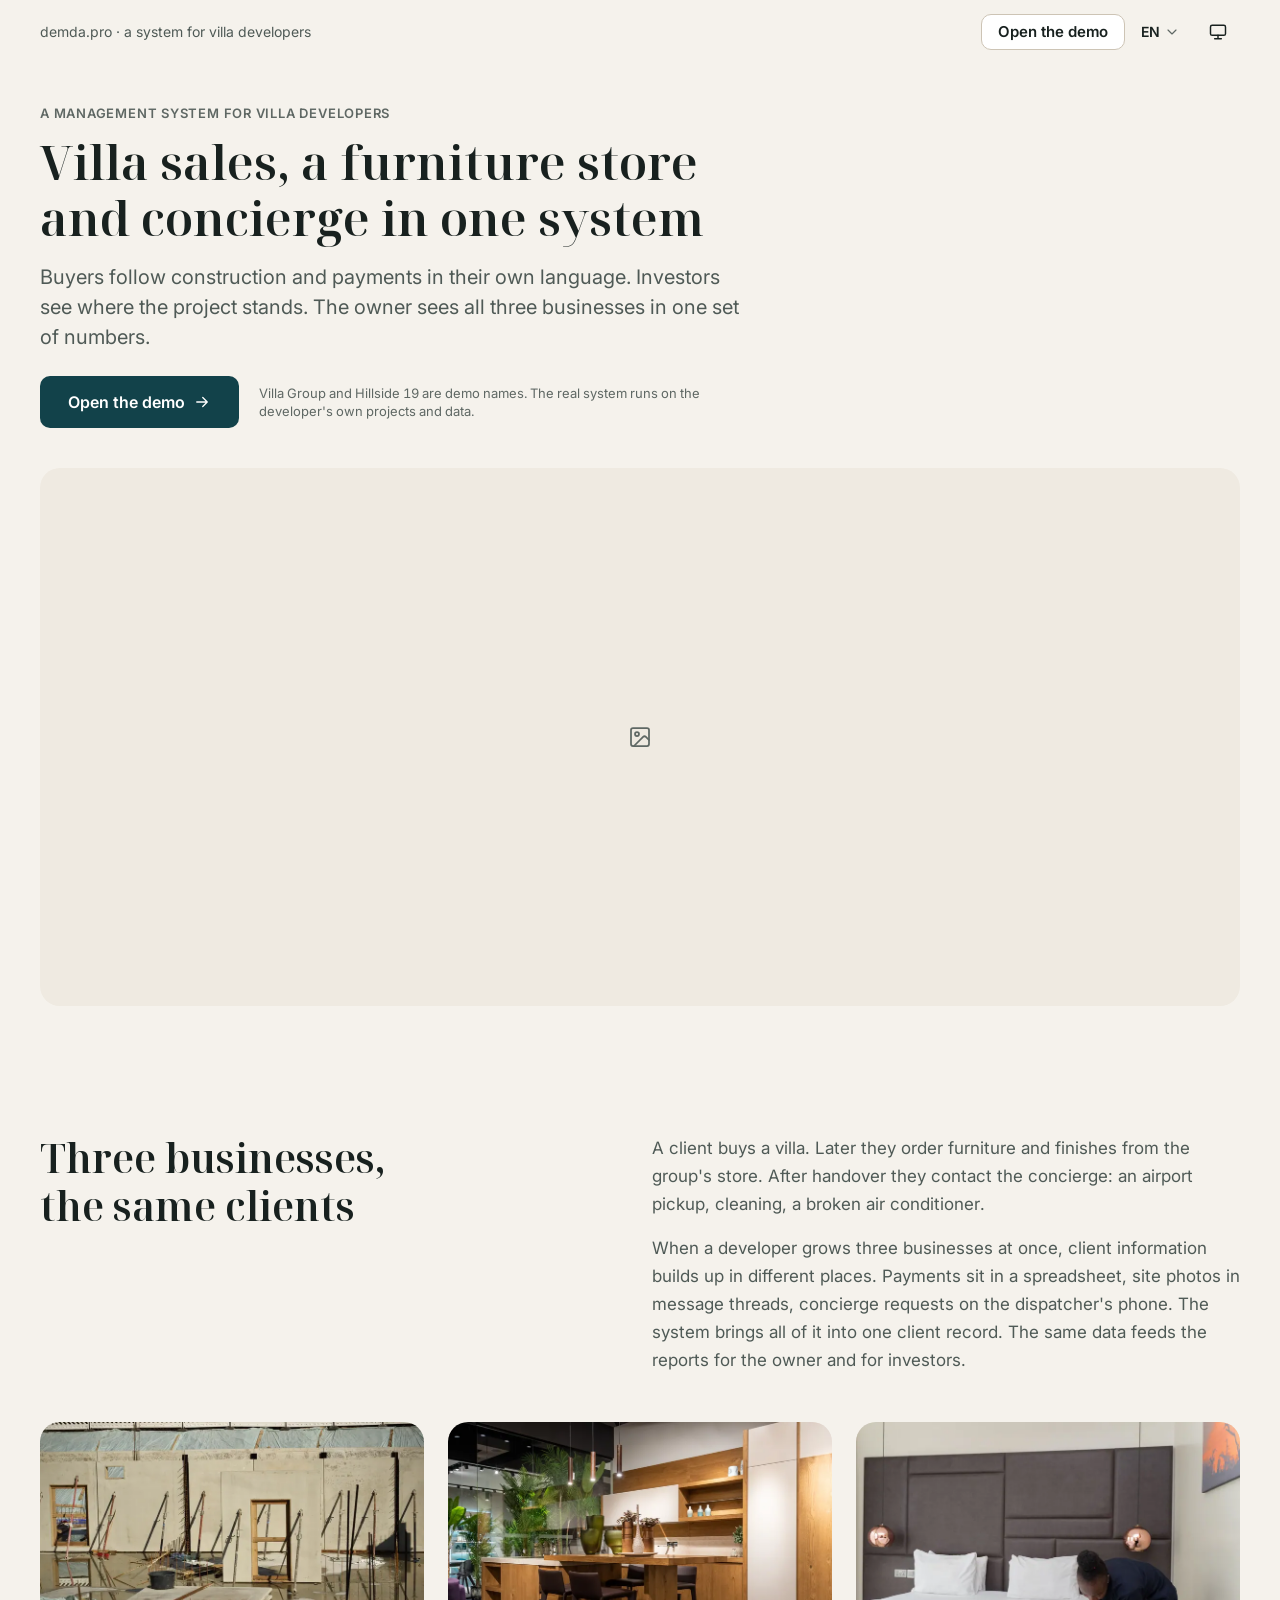
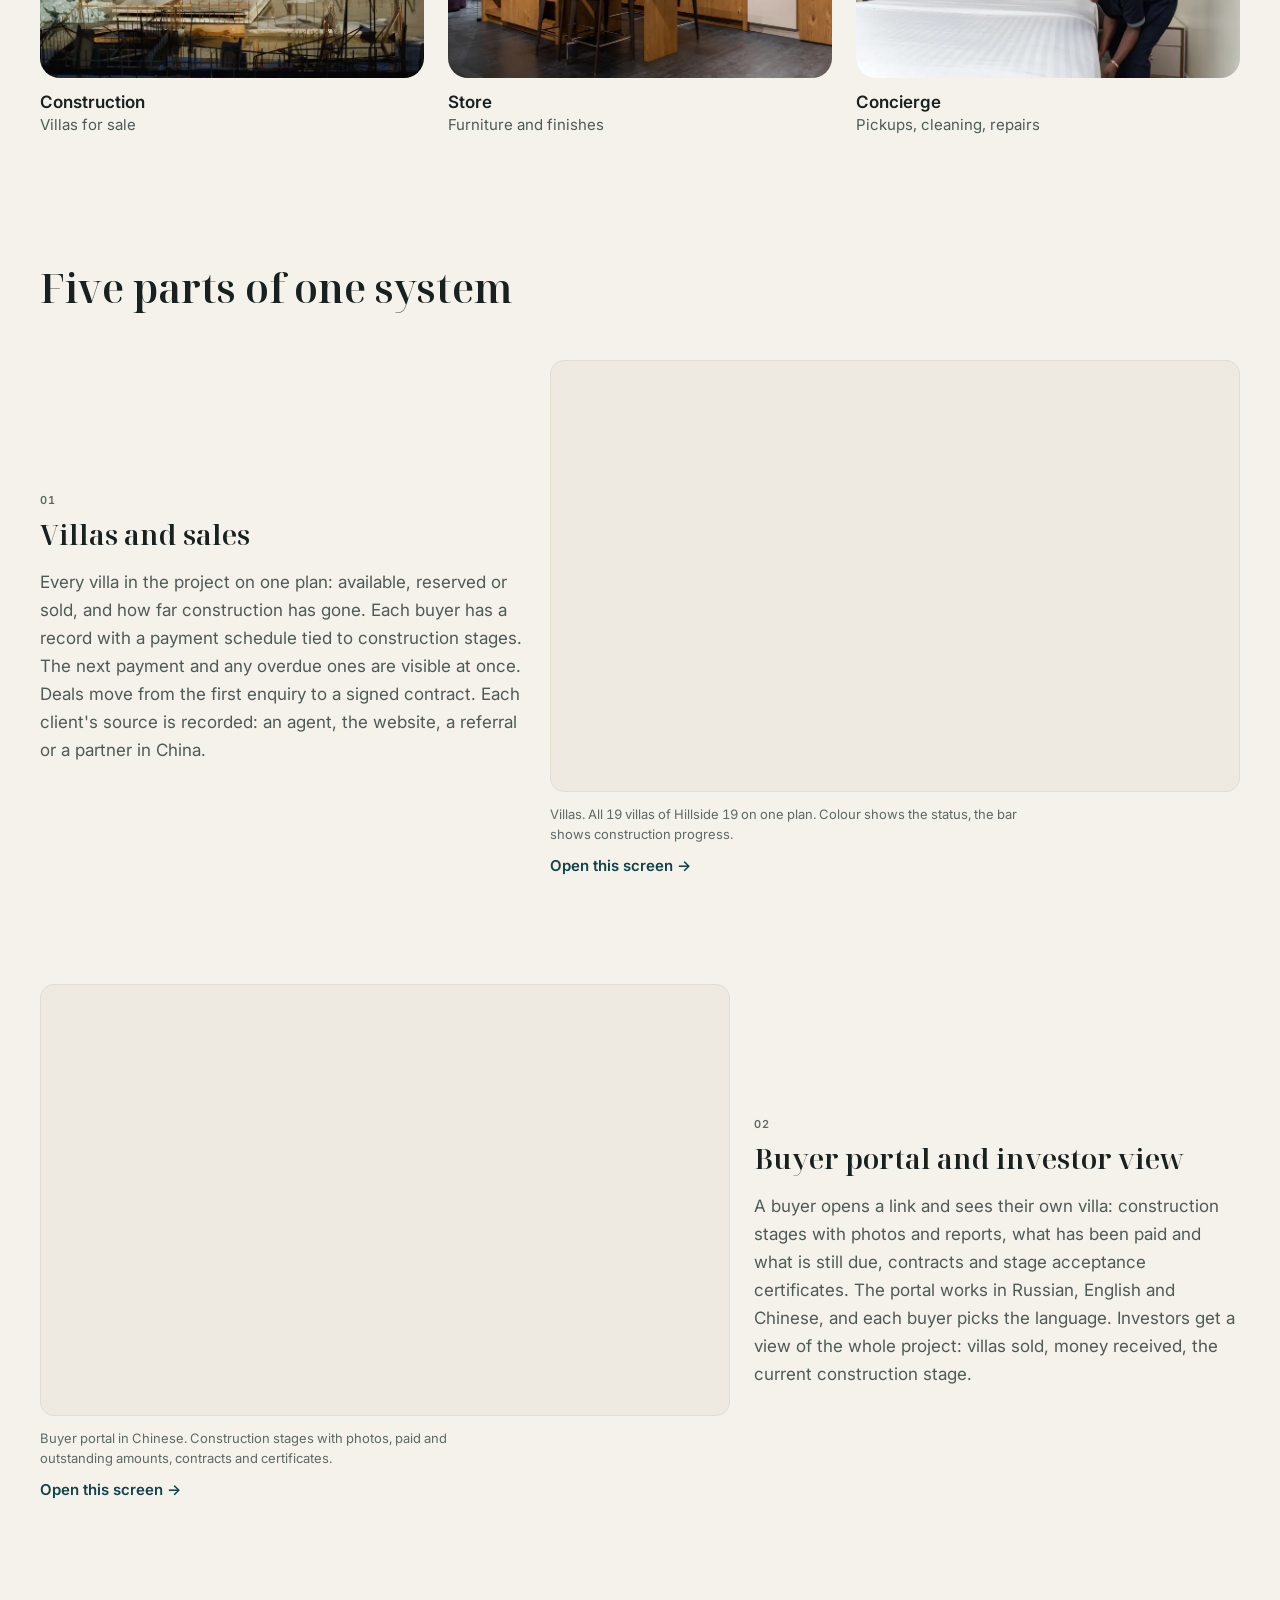
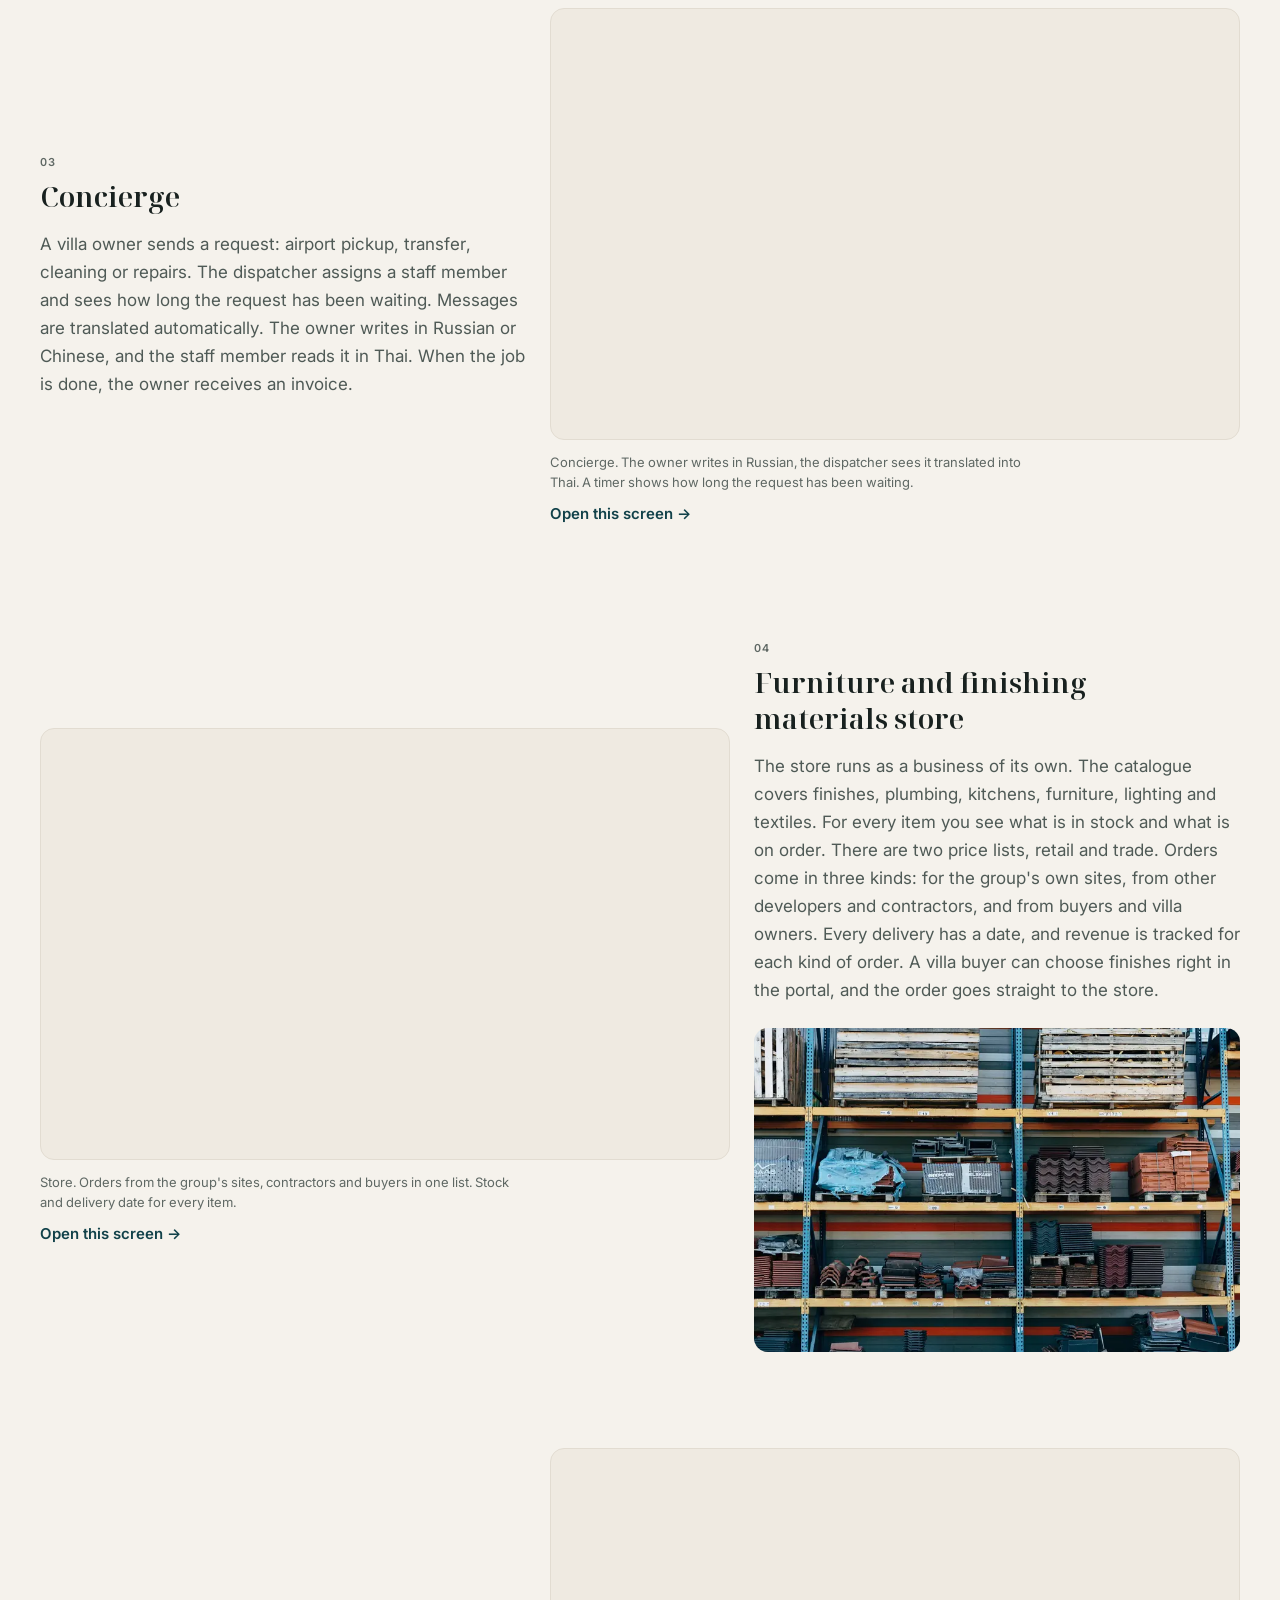
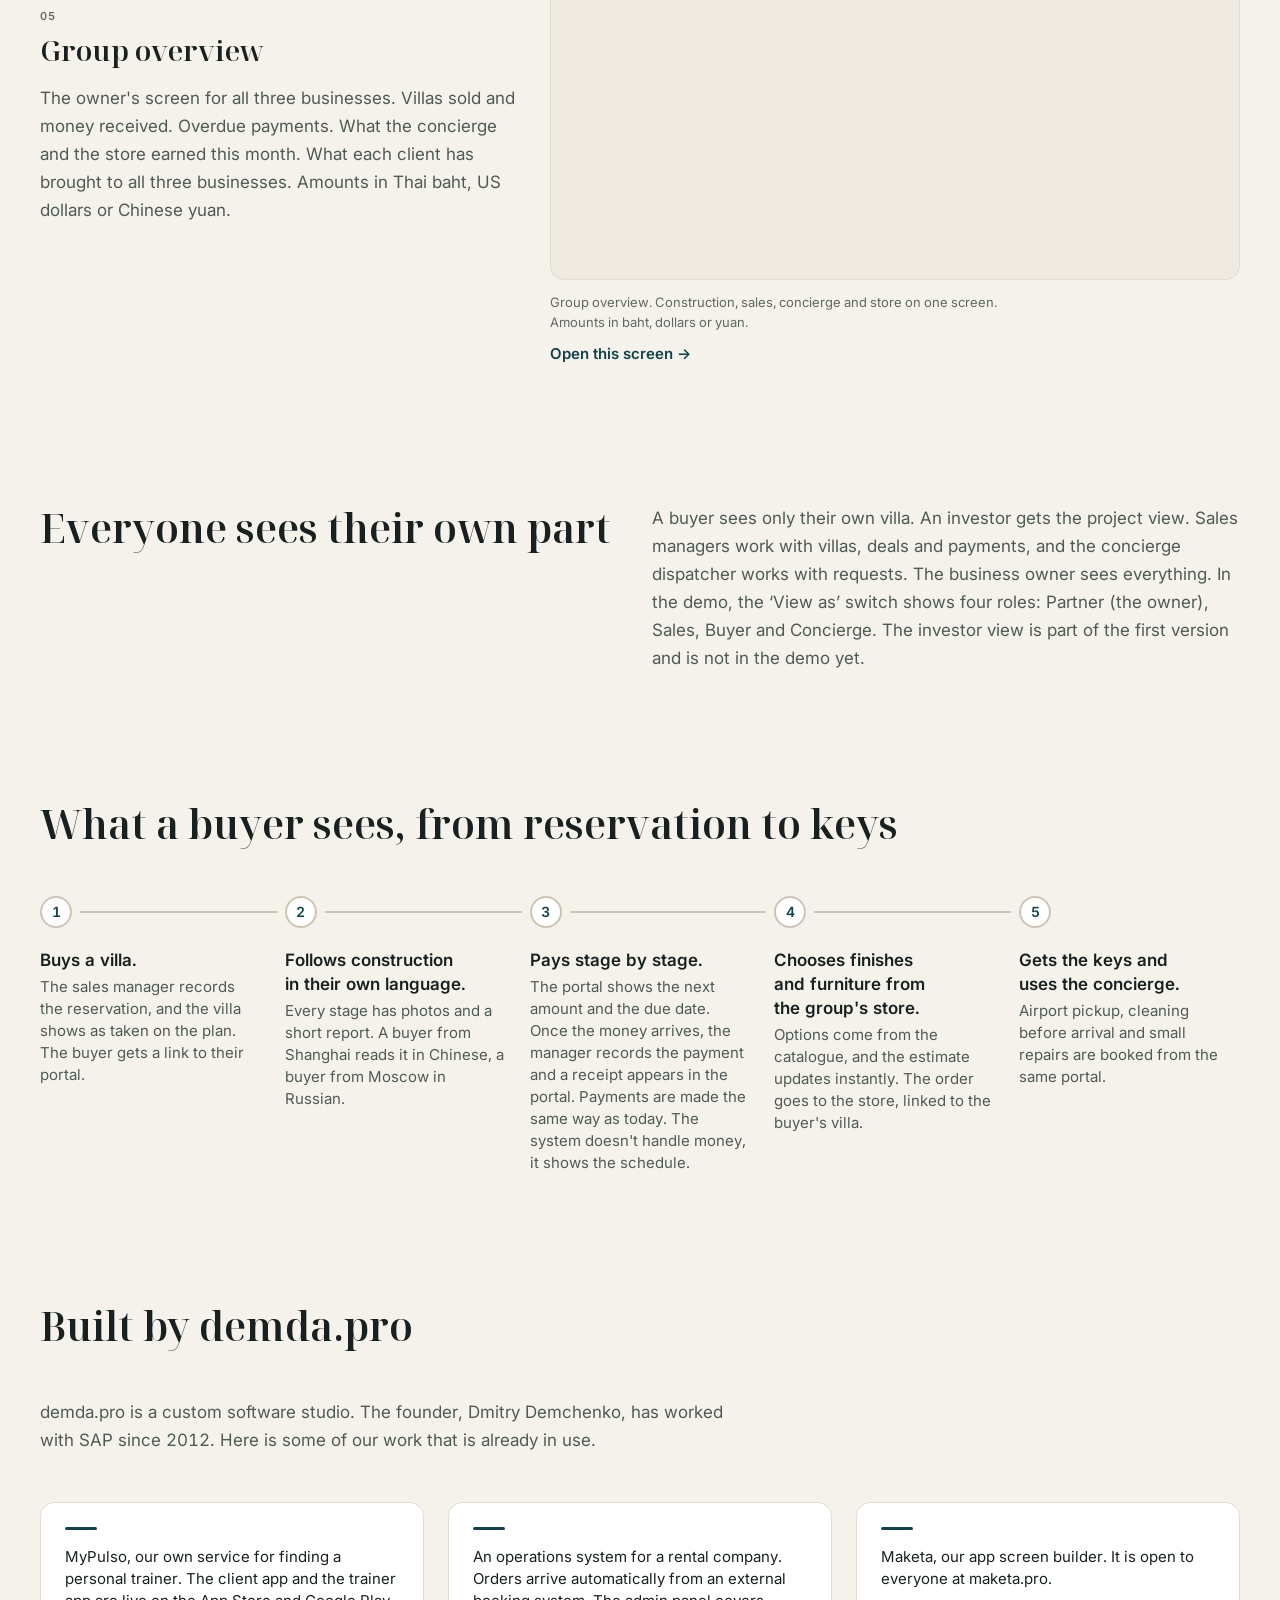
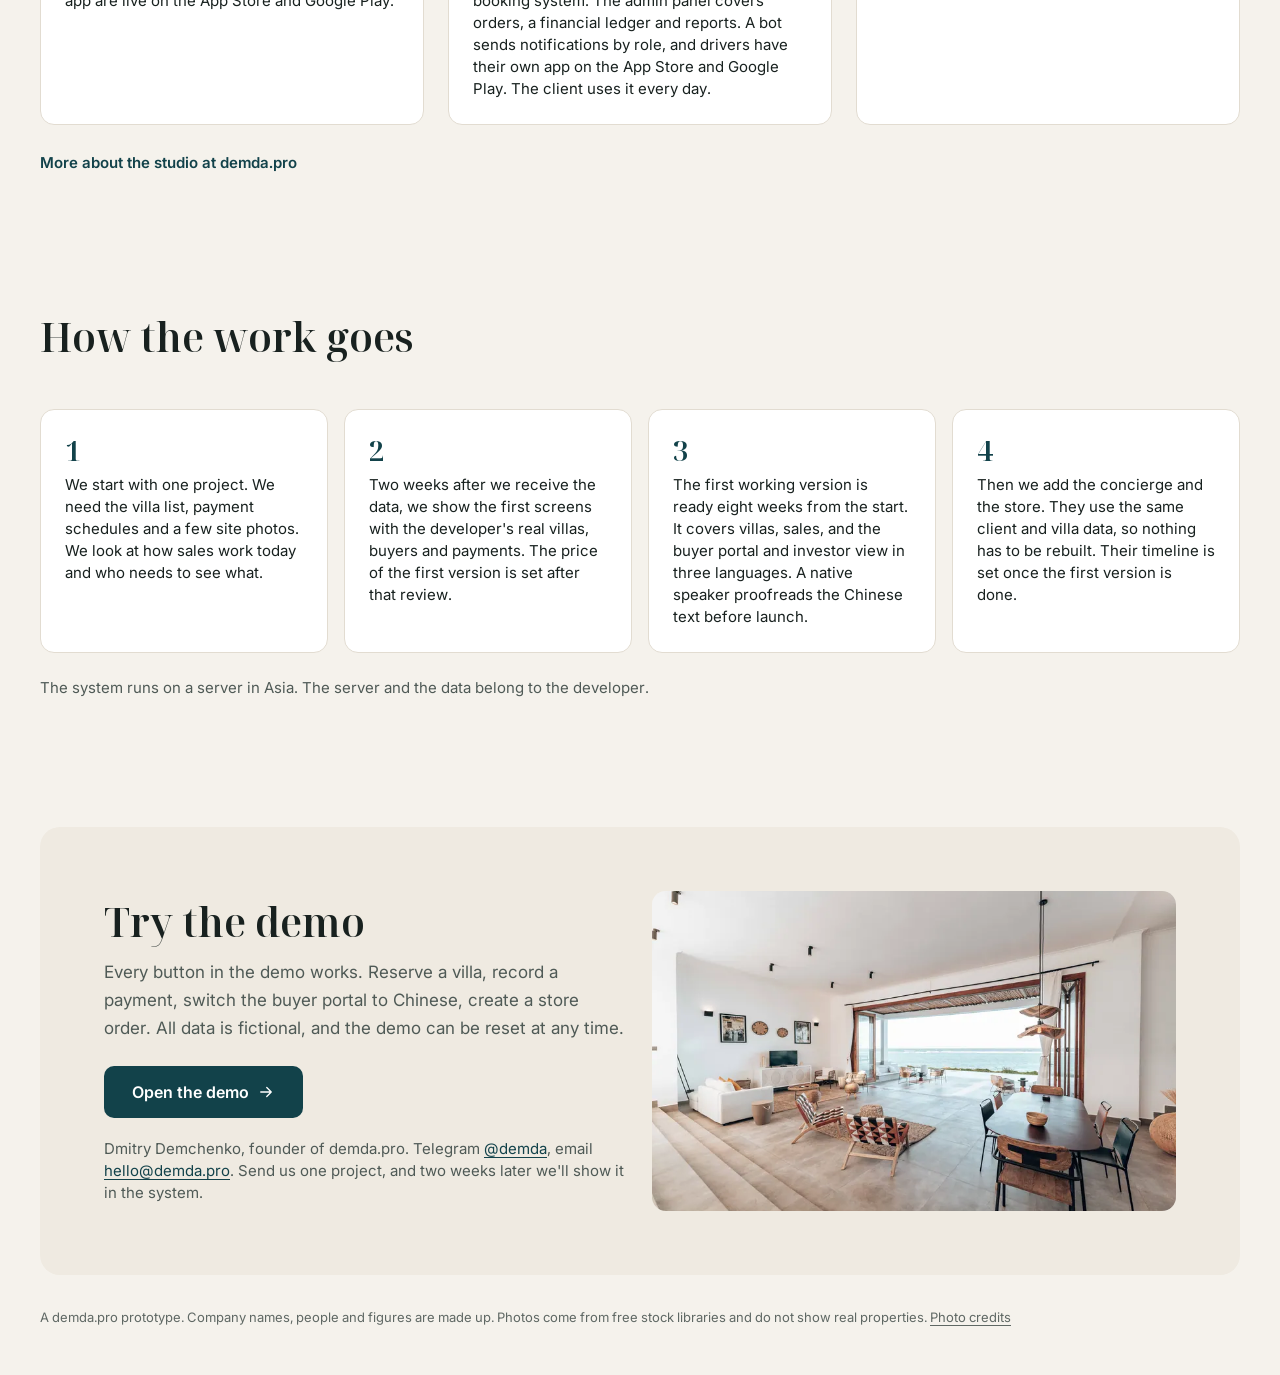
==== commit 137b7847: "Phuket villas: правки по приёмке дизайнера, QA-блокер CRO, тексты v2" ====
--- a/phuket-villas/index.html
+++ b/phuket-villas/index.html
@@ -24,6 +24,18 @@
 </script>
 <title data-i18n="page_title">Villa Group · система для застройщика: описание</title>
 <meta name="description" content="Villa Group: описание системы для застройщика на Пхукете. Лоты и продажи, кабинет покупателя, консьерж, магазин, сводка партнёра." data-i18n-attr="content:meta_desc">
+<meta property="og:type" content="website">
+<meta property="og:url" content="https://demda.pro/phuket-villas/">
+<meta property="og:site_name" content="demda.pro">
+<meta property="og:title" content="Виллы, магазин и консьерж в одной системе" data-i18n-attr="content:og_title">
+<meta property="og:description" content="Покупатель следит за стройкой и платежами на своём языке. Владелец видит три бизнеса в одних цифрах. Демо на русском, английском и китайском." data-i18n-attr="content:og_description">
+<meta property="og:image" content="https://demda.pro/phuket-villas/img/og.jpg">
+<meta property="og:image:width" content="1200">
+<meta property="og:image:height" content="630">
+<meta name="twitter:card" content="summary_large_image">
+<meta name="twitter:title" content="Виллы, магазин и консьерж в одной системе" data-i18n-attr="content:og_title">
+<meta name="twitter:description" content="Покупатель следит за стройкой и платежами на своём языке. Владелец видит три бизнеса в одних цифрах. Демо на русском, английском и китайском." data-i18n-attr="content:og_description">
+<meta name="twitter:image" content="https://demda.pro/phuket-villas/img/og.jpg">
 <link rel="preconnect" href="https://fonts.googleapis.com">
 <link rel="preconnect" href="https://fonts.gstatic.com" crossorigin>
 <link rel="stylesheet" href="https://fonts.googleapis.com/css2?family=Inter:wght@400;500;600&family=Noto+Serif+Display:wght@600&display=swap">
@@ -43,7 +55,7 @@
 <header class="top"><div class="wrap">
   <a class="brand" href="#top" data-i18n-attr="aria-label:ui_home" aria-label="demda.pro, наверх"><b class="bm">demda.pro</b><span class="bn" data-i18n="topbar_name">demda.pro · система для застройщика</span></a>
   <div class="sp"></div>
-  <a class="btn btn-o" data-demo href="app/?lang=ru#/dashboard"><span data-i18n="cta_button">Открыть демо</span></a>
+  <a class="btn btn-o" data-demo href="app/?lang=ru#/dashboard"><span class="l-full" data-i18n="cta_button">Открыть демо</span><span class="l-short" data-i18n="header_demo">Демо</span></a>
   <div class="pop">
     <button class="ctl" id="lang-btn" type="button" aria-haspopup="menu" aria-expanded="false" aria-controls="lang-menu" data-i18n-attr="aria-label:ui_lang" aria-label="Язык"><span id="lang-cur">RU</span><svg class="chev" aria-hidden="true"><use href="#i-chev"/></svg></button>
     <div class="menu" id="lang-menu" role="menu" hidden>
@@ -66,6 +78,7 @@
 
 <main id="top">
 <section class="hero wrap">
+  <p class="eyebrow" data-i18n="hero_eyebrow">Система для застройщика вилл</p>
   <h1 data-i18n="h1">Виллы, магазин и консьерж в одной системе</h1>
   <p class="lead" data-i18n="lead">Покупатель следит за стройкой и платежами на своём языке. Вы видите три бизнеса в одних цифрах.</p>
   <div class="hero-cta">
@@ -77,9 +90,9 @@
 
 <section class="sec wrap rv pain">
   <h2 data-i18n="pain_title">Три бизнеса, одни и те же клиенты</h2>
-  <div class="pain-t" data-i18n="pain_text" data-i18n-as="p"><p>Человек покупает у вас виллу. Потом заказывает в вашем магазине мебель и отделку. После передачи ключей пишет консьержу: встретить в аэропорту, убрать дом, починить кондиционер.</p><p>Сейчас это три отдельные истории. Платежи записаны на листочке и в таблице. Фото со стройки уходят в чат. Заявки консьержу приходят в личные сообщения, а исполнители отвечают по-тайски. Инвестор из Китая спрашивает, как идёт стройка, и ответ собирают вручную. Сколько один клиент принёс всем трём бизнесам, никто не скажет.</p></div>
+  <div class="pain-t" data-i18n="pain_text" data-i18n-as="p"><p>Человек покупает у вас виллу. Потом заказывает в вашем магазине мебель и отделку. После передачи ключей пишет консьержу: встретить в аэропорту, убрать дом, починить кондиционер.</p><p>Когда у застройщика растут сразу три бизнеса, сведения о клиенте копятся в разных местах. Платежи лежат в таблице, фото со стройки в переписке, заявки консьержу в телефоне диспетчера. Система собирает всё это в одну карточку клиента. Из тех же данных складывается отчёт для вас и для инвесторов.</p></div>
   <ul class="biz">
-    <li><div class="ph r32"><svg class="phi" aria-hidden="true"><use href="#i-image"/></svg><img src="img/d-biz-build-v2-800.webp" srcset="img/d-biz-build-v2-800.webp 800w, img/d-biz-build-v2-1600.webp 1600w" sizes="(min-width:1024px) 390px, (min-width:768px) 33vw, 82vw" width="1600" height="1067" loading="lazy" decoding="async" alt="Стройка виллы: бетонный каркас в лесах, арматура, вокруг тропическая зелень" data-i18n-attr="alt:alt_d_biz_build" onerror="this.hidden=true"></div><b data-i18n="biz_build" data-i18n-i="0">Застройка</b><span data-i18n="biz_build" data-i18n-i="1">Виллы на продажу</span></li>
+    <li><div class="ph r32"><svg class="phi" aria-hidden="true"><use href="#i-image"/></svg><img src="img/d-biz-build-800.webp" srcset="img/d-biz-build-800.webp 800w, img/d-biz-build-1600.webp 1600w" sizes="(min-width:1024px) 390px, (min-width:768px) 33vw, 82vw" width="1600" height="1067" loading="lazy" decoding="async" alt="Стройка виллы: стена с арматурой на фоне тропической зелени" data-i18n-attr="alt:alt_d_biz_build" onerror="this.hidden=true"></div><b data-i18n="biz_build" data-i18n-i="0">Застройка</b><span data-i18n="biz_build" data-i18n-i="1">Виллы на продажу</span></li>
     <li><div class="ph r32"><svg class="phi" aria-hidden="true"><use href="#i-image"/></svg><img src="img/d-biz-shop-800.webp" srcset="img/d-biz-shop-800.webp 800w, img/d-biz-shop-1600.webp 1600w" sizes="(min-width:1024px) 390px, (min-width:768px) 33vw, 82vw" width="1600" height="1067" loading="lazy" decoding="async" alt="Шоурум отделки и мебели: стенд с образцами плитки и камня, диван и светильник" data-i18n-attr="alt:alt_d_biz_shop" onerror="this.hidden=true"></div><b data-i18n="biz_shop" data-i18n-i="0">Магазин</b><span data-i18n="biz_shop" data-i18n-i="1">Мебель и отделка</span></li>
     <li><div class="ph r32"><svg class="phi" aria-hidden="true"><use href="#i-image"/></svg><img src="img/d-biz-service-800.webp" srcset="img/d-biz-service-800.webp 800w, img/d-biz-service-1600.webp 1600w" sizes="(min-width:1024px) 390px, (min-width:768px) 33vw, 82vw" width="1600" height="1067" loading="lazy" decoding="async" alt="Горничная заправляет кровать в спальне виллы" data-i18n-attr="alt:alt_d_biz_service_maid" onerror="this.hidden=true"></div><b data-i18n="biz_service" data-i18n-i="0">Консьерж</b><span data-i18n="biz_service" data-i18n-i="1">Трансфер, уборка, ремонт</span></li>
   </ul>
@@ -89,24 +102,29 @@
   <h2 class="rv" data-i18n="modules_title">Из чего состоит система</h2>
   <article class="mod rv">
     <div class="mod-t"><span class="mn">01</span><h3 data-i18n="m1_title">Лоты и продажи</h3><p data-i18n="m1_text">Все виллы проекта на одной схеме: свободна, бронь, продана и сколько построено. У каждого покупателя карточка с графиком платежей по этапам стройки. Сразу видно, какой платёж следующий и какой просрочен. Сделки идут по воронке, от первого звонка до договора. По каждому клиенту записано, кто его привёл: агент, сайт, рекомендация или партнёр в Китае.</p></div>
-    <figure class="mod-f" data-frame="ru"><div class="shot th-light"><picture><source media="(max-width:767px)" srcset="img/demo/frame-m-1-ru-light-800.webp"><img src="img/demo/frame-1-ru-light-1600.webp" srcset="img/demo/frame-1-ru-light-800.webp 800w, img/demo/frame-1-ru-light-1600.webp 1600w" sizes="(min-width:1024px) 700px, (min-width:768px) 100vw, 280px" width="1600" height="1000" loading="lazy" decoding="async" alt="Экран «Лоты» в демо: 19 вилл проекта Hillside 19, у каждой статус и полоса готовности стройки" data-i18n-attr="alt:alt_frame_1" onerror="this.hidden=true"></picture></div><div class="shot th-dark"><picture><source media="(max-width:767px)" srcset="img/demo/frame-m-1-ru-dark-800.webp"><img src="img/demo/frame-1-ru-dark-1600.webp" srcset="img/demo/frame-1-ru-dark-800.webp 800w, img/demo/frame-1-ru-dark-1600.webp 1600w" sizes="(min-width:1024px) 700px, (min-width:768px) 100vw, 280px" width="1600" height="1000" loading="lazy" decoding="async" alt="Экран «Лоты» в демо: 19 вилл проекта Hillside 19, у каждой статус и полоса готовности стройки" data-i18n-attr="alt:alt_frame_1" onerror="this.hidden=true"></picture></div><figcaption data-i18n="caption_1">Лоты. Все 19 вилл Hillside 19 на одной схеме. Цвет показывает статус, полоса показывает, сколько построено.</figcaption></figure>
+    <figure class="mod-f" data-frame="ru"><a class="shot-link" data-demo="#/lots" href="app/?lang=ru#/lots" tabindex="-1" aria-hidden="true"><div class="shot th-light"><picture><source media="(max-width:767px)" srcset="img/demo/frame-m-1-ru-light-800.webp"><img src="img/demo/frame-1-ru-light-1600.webp" srcset="img/demo/frame-1-ru-light-800.webp 800w, img/demo/frame-1-ru-light-1600.webp 1600w" sizes="(min-width:1024px) 700px, (min-width:768px) 100vw, 280px" width="1600" height="1000" loading="lazy" decoding="async" alt="Экран «Лоты» в демо: 19 вилл проекта Hillside 19, у каждой статус и полоса готовности стройки" data-i18n-attr="alt:alt_frame_1" onerror="this.hidden=true"></picture></div><div class="shot th-dark"><picture><source media="(max-width:767px)" srcset="img/demo/frame-m-1-ru-dark-800.webp"><img src="img/demo/frame-1-ru-dark-1600.webp" srcset="img/demo/frame-1-ru-dark-800.webp 800w, img/demo/frame-1-ru-dark-1600.webp 1600w" sizes="(min-width:1024px) 700px, (min-width:768px) 100vw, 280px" width="1600" height="1000" loading="lazy" decoding="async" alt="Экран «Лоты» в демо: 19 вилл проекта Hillside 19, у каждой статус и полоса готовности стройки" data-i18n-attr="alt:alt_frame_1" onerror="this.hidden=true"></picture></div></a><figcaption data-i18n="caption_1">Лоты. Все 19 вилл Hillside 19 на одной схеме. Цвет показывает статус, полоса показывает, сколько построено.</figcaption><a class="open" data-demo="#/lots" href="app/?lang=ru#/lots"><span data-i18n="caption_link">Открыть этот экран</span></a></figure>
   </article>
   <article class="mod rv">
     <div class="mod-t"><span class="mn">02</span><h3 data-i18n="m2_title">Кабинет покупателя и инвестора</h3><p data-i18n="m2_text">Покупатель открывает ссылку и видит свою виллу. Там этапы стройки с фото и отчётами, сколько оплачено и сколько осталось, договоры и акты. Кабинет работает на русском, английском и китайском, язык покупатель выбирает сам. Инвестор видит сводку по всему проекту: сколько вилл продано, сколько денег пришло, на каком этапе стройка.</p></div>
-    <figure class="mod-f" data-frame="zh"><div class="shot th-light"><picture><source media="(max-width:767px)" srcset="img/demo/frame-m-2-zh-light-800.webp"><img src="img/demo/frame-2-zh-light-1600.webp" srcset="img/demo/frame-2-zh-light-800.webp 800w, img/demo/frame-2-zh-light-1600.webp 1600w" sizes="(min-width:1024px) 700px, (min-width:768px) 100vw, 280px" width="1600" height="1000" loading="lazy" decoding="async" alt="Кабинет покупателя на китайском: этапы стройки с фото, сколько оплачено и сколько осталось" data-i18n-attr="alt:alt_frame_2" onerror="this.hidden=true"></picture></div><div class="shot th-dark"><picture><source media="(max-width:767px)" srcset="img/demo/frame-m-2-zh-dark-800.webp"><img src="img/demo/frame-2-zh-dark-1600.webp" srcset="img/demo/frame-2-zh-dark-800.webp 800w, img/demo/frame-2-zh-dark-1600.webp 1600w" sizes="(min-width:1024px) 700px, (min-width:768px) 100vw, 280px" width="1600" height="1000" loading="lazy" decoding="async" alt="Кабинет покупателя на китайском: этапы стройки с фото, сколько оплачено и сколько осталось" data-i18n-attr="alt:alt_frame_2" onerror="this.hidden=true"></picture></div><figcaption data-i18n="caption_2">Кабинет покупателя на китайском. Этапы стройки с фото, оплачено и осталось, договоры и акты.</figcaption></figure>
+    <figure class="mod-f" data-frame="zh"><a class="shot-link" data-demo="#/villa" href="app/?lang=ru#/villa" tabindex="-1" aria-hidden="true"><div class="shot th-light"><picture><source media="(max-width:767px)" srcset="img/demo/frame-m-2-zh-light-800.webp"><img src="img/demo/frame-2-zh-light-1600.webp" srcset="img/demo/frame-2-zh-light-800.webp 800w, img/demo/frame-2-zh-light-1600.webp 1600w" sizes="(min-width:1024px) 700px, (min-width:768px) 100vw, 280px" width="1600" height="1000" loading="lazy" decoding="async" alt="Кабинет покупателя на китайском: этапы стройки с фото, сколько оплачено и сколько осталось" data-i18n-attr="alt:alt_frame_2" onerror="this.hidden=true"></picture></div><div class="shot th-dark"><picture><source media="(max-width:767px)" srcset="img/demo/frame-m-2-zh-dark-800.webp"><img src="img/demo/frame-2-zh-dark-1600.webp" srcset="img/demo/frame-2-zh-dark-800.webp 800w, img/demo/frame-2-zh-dark-1600.webp 1600w" sizes="(min-width:1024px) 700px, (min-width:768px) 100vw, 280px" width="1600" height="1000" loading="lazy" decoding="async" alt="Кабинет покупателя на китайском: этапы стройки с фото, сколько оплачено и сколько осталось" data-i18n-attr="alt:alt_frame_2" onerror="this.hidden=true"></picture></div></a><figcaption data-i18n="caption_2">Кабинет покупателя на китайском. Этапы стройки с фото, оплачено и осталось, договоры и акты.</figcaption><a class="open" data-demo="#/villa" href="app/?lang=ru#/villa"><span data-i18n="caption_link">Открыть этот экран</span></a></figure>
   </article>
   <article class="mod rv">
     <div class="mod-t"><span class="mn">03</span><h3 data-i18n="m3_title">Консьерж</h3><p data-i18n="m3_text">Владелец виллы оставляет заявку: встреча в аэропорту, трансфер, уборка, ремонт. Диспетчер назначает исполнителя и видит, сколько времени заявка ждёт ответа. Переписка переводится сама. Владелец пишет по-русски или по-китайски, исполнитель читает по-тайски. Когда работа сделана, владелец получает счёт.</p></div>
-    <figure class="mod-f" data-frame="ru"><div class="shot th-light"><picture><source media="(max-width:767px)" srcset="img/demo/frame-m-3-ru-light-800.webp"><img src="img/demo/frame-3-ru-light-1600.webp" srcset="img/demo/frame-3-ru-light-800.webp 800w, img/demo/frame-3-ru-light-1600.webp 1600w" sizes="(min-width:1024px) 700px, (min-width:768px) 100vw, 280px" width="1600" height="1000" loading="lazy" decoding="async" alt="Заявка К-118 в консьерже: встреча в аэропорту, переписка с владельцем и перевод сообщений" data-i18n-attr="alt:alt_frame_3" onerror="this.hidden=true"></picture></div><div class="shot th-dark"><picture><source media="(max-width:767px)" srcset="img/demo/frame-m-3-ru-dark-800.webp"><img src="img/demo/frame-3-ru-dark-1600.webp" srcset="img/demo/frame-3-ru-dark-800.webp 800w, img/demo/frame-3-ru-dark-1600.webp 1600w" sizes="(min-width:1024px) 700px, (min-width:768px) 100vw, 280px" width="1600" height="1000" loading="lazy" decoding="async" alt="Заявка К-118 в консьерже: встреча в аэропорту, переписка с владельцем и перевод сообщений" data-i18n-attr="alt:alt_frame_3" onerror="this.hidden=true"></picture></div><figcaption data-i18n="caption_3">Консьерж. Владелец и диспетчер переписываются в одном чате, сообщения переводятся. Таймер показывает, сколько заявка ждёт ответа.</figcaption></figure>
+    <figure class="mod-f" data-frame="ru"><a class="shot-link" data-demo="#/concierge/k118" href="app/?lang=ru#/concierge/k118" tabindex="-1" aria-hidden="true"><div class="shot th-light"><picture><source media="(max-width:767px)" srcset="img/demo/frame-m-3-ru-light-800.webp"><img src="img/demo/frame-3-ru-light-1600.webp" srcset="img/demo/frame-3-ru-light-800.webp 800w, img/demo/frame-3-ru-light-1600.webp 1600w" sizes="(min-width:1024px) 700px, (min-width:768px) 100vw, 280px" width="1600" height="1000" loading="lazy" decoding="async" alt="Заявка К-118 в консьерже: встреча в аэропорту, переписка с владельцем и перевод сообщений" data-i18n-attr="alt:alt_frame_3" onerror="this.hidden=true"></picture></div><div class="shot th-dark"><picture><source media="(max-width:767px)" srcset="img/demo/frame-m-3-ru-dark-800.webp"><img src="img/demo/frame-3-ru-dark-1600.webp" srcset="img/demo/frame-3-ru-dark-800.webp 800w, img/demo/frame-3-ru-dark-1600.webp 1600w" sizes="(min-width:1024px) 700px, (min-width:768px) 100vw, 280px" width="1600" height="1000" loading="lazy" decoding="async" alt="Заявка К-118 в консьерже: встреча в аэропорту, переписка с владельцем и перевод сообщений" data-i18n-attr="alt:alt_frame_3" onerror="this.hidden=true"></picture></div></a><figcaption data-i18n="caption_3">Консьерж. Владелец пишет по-русски, диспетчер видит перевод на тайский. Таймер показывает, сколько заявка ждёт ответа.</figcaption><a class="open" data-demo="#/concierge/k118" href="app/?lang=ru#/concierge/k118"><span data-i18n="caption_link">Открыть этот экран</span></a></figure>
   </article>
   <article class="mod rv">
     <div class="mod-t"><span class="mn">04</span><h3 data-i18n="m4_title">Магазин мебели и отделки</h3><p data-i18n="m4_text">Магазин работает как отдельный бизнес. В каталоге отделка, сантехника, кухни, мебель, свет и текстиль. По каждой позиции видно, сколько лежит на складе и что везут под заказ. Цены две: розничная и для партнёров. Заказы трёх видов: на ваши стройки, от других застройщиков и подрядчиков, от покупателей и владельцев вилл. У каждой поставки свой срок, выручка считается по каждому виду заказов. Покупатель виллы выбирает отделку прямо в своём кабинете, и заказ сразу попадает в магазин.</p><div class="mod-w"><div class="ph"><svg class="phi" aria-hidden="true"><use href="#i-image"/></svg><img src="img/d-warehouse-800.webp" srcset="img/d-warehouse-800.webp 800w, img/d-warehouse-1600.webp 1600w" sizes="(min-width:1024px) 420px, 100vw" width="1600" height="1067" loading="lazy" decoding="async" alt="Склад магазина: стеллажи с коробками и паллеты с плиткой" data-i18n-attr="alt:alt_d_warehouse" onerror="this.hidden=true"></div></div></div>
-    <figure class="mod-f" data-frame="ru"><div class="shot th-light"><picture><source media="(max-width:767px)" srcset="img/demo/frame-m-4-ru-light-800.webp"><img src="img/demo/frame-4-ru-light-1600.webp" srcset="img/demo/frame-4-ru-light-800.webp 800w, img/demo/frame-4-ru-light-1600.webp 1600w" sizes="(min-width:1024px) 700px, (min-width:768px) 100vw, 280px" width="1600" height="1000" loading="lazy" decoding="async" alt="Экран «Заказы» магазина: заказы трёх каналов со статусом, суммой и сроком поставки" data-i18n-attr="alt:alt_frame_4" onerror="this.hidden=true"></picture></div><div class="shot th-dark"><picture><source media="(max-width:767px)" srcset="img/demo/frame-m-4-ru-dark-800.webp"><img src="img/demo/frame-4-ru-dark-1600.webp" srcset="img/demo/frame-4-ru-dark-800.webp 800w, img/demo/frame-4-ru-dark-1600.webp 1600w" sizes="(min-width:1024px) 700px, (min-width:768px) 100vw, 280px" width="1600" height="1000" loading="lazy" decoding="async" alt="Экран «Заказы» магазина: заказы трёх каналов со статусом, суммой и сроком поставки" data-i18n-attr="alt:alt_frame_4" onerror="this.hidden=true"></picture></div><figcaption data-i18n="caption_4">Магазин. Заказы своих строек, подрядчиков и покупателей в одном списке. У каждой позиции видно склад и срок поставки.</figcaption></figure>
+    <figure class="mod-f" data-frame="ru"><a class="shot-link" data-demo="#/shop/orders" href="app/?lang=ru#/shop/orders" tabindex="-1" aria-hidden="true"><div class="shot th-light"><picture><source media="(max-width:767px)" srcset="img/demo/frame-m-4-ru-light-800.webp"><img src="img/demo/frame-4-ru-light-1600.webp" srcset="img/demo/frame-4-ru-light-800.webp 800w, img/demo/frame-4-ru-light-1600.webp 1600w" sizes="(min-width:1024px) 700px, (min-width:768px) 100vw, 280px" width="1600" height="1000" loading="lazy" decoding="async" alt="Экран «Заказы» магазина: заказы трёх каналов со статусом, суммой и сроком поставки" data-i18n-attr="alt:alt_frame_4" onerror="this.hidden=true"></picture></div><div class="shot th-dark"><picture><source media="(max-width:767px)" srcset="img/demo/frame-m-4-ru-dark-800.webp"><img src="img/demo/frame-4-ru-dark-1600.webp" srcset="img/demo/frame-4-ru-dark-800.webp 800w, img/demo/frame-4-ru-dark-1600.webp 1600w" sizes="(min-width:1024px) 700px, (min-width:768px) 100vw, 280px" width="1600" height="1000" loading="lazy" decoding="async" alt="Экран «Заказы» магазина: заказы трёх каналов со статусом, суммой и сроком поставки" data-i18n-attr="alt:alt_frame_4" onerror="this.hidden=true"></picture></div></a><figcaption data-i18n="caption_4">Магазин. Заказы своих строек, подрядчиков и покупателей в одном списке. У каждой позиции видно склад и срок поставки.</figcaption><a class="open" data-demo="#/shop/orders" href="app/?lang=ru#/shop/orders"><span data-i18n="caption_link">Открыть этот экран</span></a></figure>
   </article>
   <article class="mod rv">
-    <div class="mod-t"><span class="mn">05</span><h3 data-i18n="m5_title">Сводка партнёра</h3><p data-i18n="m5_text">Три бизнеса на одном экране. Сколько вилл продано и сколько денег пришло. Какие платежи просрочены. Сколько за месяц заработали консьерж и магазин. Отдельно видно, сколько каждый клиент принёс всем трём бизнесам. Суммы показываются в батах, долларах или юанях.</p></div>
-    <figure class="mod-f" data-frame="ru"><div class="shot th-light"><picture><source media="(max-width:767px)" srcset="img/demo/frame-m-5-ru-light-800.webp"><img src="img/demo/frame-5-ru-light-1600.webp" srcset="img/demo/frame-5-ru-light-800.webp 800w, img/demo/frame-5-ru-light-1600.webp 1600w" sizes="(min-width:1024px) 700px, (min-width:768px) 100vw, 280px" width="1600" height="1000" loading="lazy" decoding="async" alt="Сводка партнёра в демо: продажи вилл, поступления, консьерж и магазин на одном экране" data-i18n-attr="alt:alt_frame_5" onerror="this.hidden=true"></picture></div><div class="shot th-dark"><picture><source media="(max-width:767px)" srcset="img/demo/frame-m-5-ru-dark-800.webp"><img src="img/demo/frame-5-ru-dark-1600.webp" srcset="img/demo/frame-5-ru-dark-800.webp 800w, img/demo/frame-5-ru-dark-1600.webp 1600w" sizes="(min-width:1024px) 700px, (min-width:768px) 100vw, 280px" width="1600" height="1000" loading="lazy" decoding="async" alt="Сводка партнёра в демо: продажи вилл, поступления, консьерж и магазин на одном экране" data-i18n-attr="alt:alt_frame_5" onerror="this.hidden=true"></picture></div><figcaption data-i18n="caption_5">Сводка партнёра. Стройка, продажи, консьерж и магазин на одном экране. Суммы в батах, долларах или юанях.</figcaption></figure>
+    <div class="mod-t"><span class="mn">05</span><h3 data-i18n="m5_title">Сводка группы</h3><p data-i18n="m5_text">Экран владельца: три бизнеса в одних цифрах. Сколько вилл продано и сколько денег пришло. Какие платежи просрочены. Сколько за месяц заработали консьерж и магазин. Отдельно видно, сколько каждый клиент принёс всем трём бизнесам. Суммы показываются в батах, долларах или юанях.</p></div>
+    <figure class="mod-f" data-frame="ru"><a class="shot-link" data-demo="#/dashboard" href="app/?lang=ru#/dashboard" tabindex="-1" aria-hidden="true"><div class="shot th-light"><picture><source media="(max-width:767px)" srcset="img/demo/frame-m-5-ru-light-800.webp"><img src="img/demo/frame-5-ru-light-1600.webp" srcset="img/demo/frame-5-ru-light-800.webp 800w, img/demo/frame-5-ru-light-1600.webp 1600w" sizes="(min-width:1024px) 700px, (min-width:768px) 100vw, 280px" width="1600" height="1000" loading="lazy" decoding="async" alt="Сводка группы в демо: продажи вилл, поступления, консьерж и магазин на одном экране" data-i18n-attr="alt:alt_frame_5" onerror="this.hidden=true"></picture></div><div class="shot th-dark"><picture><source media="(max-width:767px)" srcset="img/demo/frame-m-5-ru-dark-800.webp"><img src="img/demo/frame-5-ru-dark-1600.webp" srcset="img/demo/frame-5-ru-dark-800.webp 800w, img/demo/frame-5-ru-dark-1600.webp 1600w" sizes="(min-width:1024px) 700px, (min-width:768px) 100vw, 280px" width="1600" height="1000" loading="lazy" decoding="async" alt="Сводка группы в демо: продажи вилл, поступления, консьерж и магазин на одном экране" data-i18n-attr="alt:alt_frame_5" onerror="this.hidden=true"></picture></div></a><figcaption data-i18n="caption_5">Сводка группы. Стройка, продажи, консьерж и магазин на одном экране. Суммы в батах, долларах или юанях.</figcaption><a class="open" data-demo="#/dashboard" href="app/?lang=ru#/dashboard"><span data-i18n="caption_link">Открыть этот экран</span></a></figure>
   </article>
+</section>
+
+<section class="sec wrap rv pain" id="roles">
+  <h2 data-i18n="roles_title">Каждый видит своё</h2>
+  <div class="pain-t" data-i18n="roles_text" data-i18n-as="p"><p>Покупатель видит только свою виллу. Инвестор получает сводку по проекту. Менеджер продаж работает с виллами, сделками и платежами, диспетчер консьержа с заявками. Владелец видит всё. В демо роли переключаются кнопкой «Смотреть как»: Партнёр (это владелец), Продажи, Покупатель, Консьерж. Сводки инвестора в демо пока нет, она входит в первую версию.</p></div>
 </section>
 
 <section class="sec wrap rv">
@@ -120,13 +138,24 @@
   </ol>
 </section>
 
+<section class="sec wrap rv" id="about">
+  <h2 data-i18n="about_title">Систему делает студия demda.pro</h2>
+  <p class="about-t" data-i18n="about_text">Мы студия заказной разработки. Основатель студии Дмитрий Демченко работает с SAP с 2012 года. Вот что уже работает из сделанного нами.</p>
+  <ul class="facts">
+    <li><span class="fn" aria-hidden="true"></span><p data-i18n="about_fact_1">MyPulso, наш сервис для поиска персонального тренера. Приложения клиента и тренера опубликованы в App Store и Google Play.</p></li>
+    <li><span class="fn" aria-hidden="true"></span><p data-i18n="about_fact_2">Система для прокатной компании. Заказы приходят сами из внешней системы бронирования. В админке заказы, финансовый журнал и отчёты. Бот рассылает уведомления по ролям, у водителей своё приложение в App Store и Google Play. Заказчик работает в ней каждый день.</p></li>
+    <li><span class="fn" aria-hidden="true"></span><p data-i18n="about_fact_3">Maketa, наш конструктор экранов приложения. Открыт для всех на maketa.pro.</p></li>
+  </ul>
+  <a class="open about-l" href="https://demda.pro/" rel="noopener" data-href-ru="https://demda.pro/" data-href-other="https://demda.pro/en/" data-i18n="about_link">Подробнее о студии на demda.pro</a>
+</section>
+
 <section class="sec wrap rv">
   <h2 data-i18n="process_title">Как пойдёт работа</h2>
   <ol class="steps">
     <li><span class="sn">1</span><p data-i18n="process_steps" data-i18n-i="0">Берём один ваш проект. Нужны список вилл, графики оплат и несколько фото со стройки. Разбираемся, как вы продаёте сейчас и кто что должен видеть.</p></li>
     <li><span class="sn">2</span><p data-i18n="process_steps" data-i18n-i="1">Через две недели после получения данных показываем первые экраны. На них ваши виллы, ваши покупатели и ваши платежи. После показа считаем цену первой версии.</p></li>
     <li><span class="sn">3</span><p data-i18n="process_steps" data-i18n-i="2">Первая версия, на которой можно работать, готова через 8 недель от начала. В неё входят лоты, продажи и кабинет покупателя и инвестора на трёх языках. Китайские тексты кабинета до запуска вычитывает носитель языка.</p></li>
-    <li><span class="sn">4</span><p data-i18n="process_steps" data-i18n-i="3">Потом подключаем консьержа и магазин. Они встают на ту же базу клиентов и вилл, переделывать ничего не придётся.</p></li>
+    <li><span class="sn">4</span><p data-i18n="process_steps" data-i18n-i="3">Потом подключаем консьержа и магазин. Они встают на ту же базу клиентов и вилл, переделывать ничего не придётся. Сроки по ним назовём после первой версии.</p></li>
   </ol>
   <p class="pnote" data-i18n="process_note">Систему ставим на сервер в Азии. Сервер ваш, данные тоже ваши.</p>
 </section>
@@ -138,7 +167,7 @@
       <h2 data-i18n="cta_title">Откройте демо и покажите партнёрам</h2>
       <p data-i18n="cta_text">В демо работает каждая кнопка. Можно поставить бронь, отметить платёж, переключить кабинет на китайский, собрать заказ в магазине. Данные выдуманы, демо можно сбросить в любой момент.</p>
       <a class="btn btn-p btn-l" data-demo href="app/?lang=ru#/dashboard"><span data-i18n="cta_button">Открыть демо</span><svg aria-hidden="true"><use href="#i-arrow"/></svg></a>
-      <p class="contact" data-i18n="contact" data-i18n-as="contact">Пишите Дмитрию в Telegram <a href="https://t.me/demda" rel="noopener">@demda</a> или на почту <a href="mailto:hello@demda.pro">hello@demda.pro</a>. Пришлите один проект, и через две недели покажем его в системе.</p>
+      <p class="contact" data-i18n="contact" data-i18n-as="contact">Дмитрий Демченко, основатель demda.pro. Telegram <a href="https://t.me/demda" rel="noopener">@demda</a>, почта <a href="mailto:hello@demda.pro">hello@demda.pro</a>. Пришлите один проект, и через две недели покажем его в системе.</p>
     </div>
   </div>
 </section>
--- a/phuket-villas/landing.css
+++ b/phuket-villas/landing.css
@@ -85,7 +85,7 @@
 .menu button[aria-checked=true]{background:var(--accent-soft);color:var(--accent-text)}
 @media (hover:hover){.menu button:hover{background:var(--surface-2)}.menu button[aria-checked=true]:hover{background:var(--accent-soft)}}
 /* спецификация: кнопка в шапке с 360, но RU и EN на 390 вместе с языком и темой не помещаются; показываем с 480 (на телефоне ниже есть большая кнопка первого экрана) */
-@media (min-width:480px){.top .btn{display:inline-flex}}
+@media (min-width:360px){.top .btn{display:inline-flex}}
 
 /* первый экран */
 .hero{padding-top:24px}
@@ -126,7 +126,28 @@
 [data-theme=dark] .th-light{display:none}
 figcaption{margin-top:12px;font-size:13px;line-height:20px;color:var(--text-3);max-width:60ch}
 .mod-f figcaption{text-align:center;margin-inline:auto}
+.mod-f .open{display:flex;justify-content:center}
 .mod-w{display:none}
+
+/* кадр модуля как ссылка на свой экран демо */
+.shot-link{display:block;cursor:pointer;text-decoration:none;color:inherit;-webkit-tap-highlight-color:transparent}
+.open{display:inline-flex;align-items:center;min-height:44px;margin-top:4px;font-size:15px;line-height:20px;font-weight:600;color:var(--accent-text);text-decoration:none}
+:lang(zh) .open{font-weight:500}
+@media (hover:hover){.open:hover{text-decoration:underline;text-underline-offset:3px}.shot-link:hover .shot{border-color:var(--accent)}}
+.open::after{content:"\00a0→"}
+.about-l::after{content:none}
+.l-full{display:none}
+
+/* кто делает */
+.about-t{color:var(--text-2);max-width:64ch}
+.facts{list-style:none;display:grid;gap:16px;margin-top:var(--sec-h)}
+.facts li{background:var(--surface-1);border:1px solid var(--line);border-radius:14px;padding:20px;box-shadow:var(--rim)}
+.fn{display:block;width:32px;height:3px;border-radius:2px;background:var(--accent)}
+.facts p{margin-top:16px;font-size:15px;line-height:22px}
+:lang(zh) .facts p{line-height:25px}
+.about-l{margin-top:16px}
+.eyebrow{margin-bottom:12px;font-size:13px;line-height:18px;font-weight:600;letter-spacing:.06em;text-transform:uppercase;color:var(--text-3)}
+:lang(zh) .eyebrow{letter-spacing:0;text-transform:none;font-weight:500}
 
 /* путь покупателя */
 .jr{list-style:none;position:relative}
@@ -171,6 +192,8 @@
 
 /* >= 768 */
 @media (min-width:768px){
+  .l-full{display:inline}.l-short{display:none}
+  .mod-f .open{display:inline-flex;justify-content:flex-start;margin-top:0}
   :root{--pad:24px;--sec:96px;--sec-h:32px}
   body{font-size:16px}
   .top{height:64px}
@@ -194,6 +217,8 @@
   .jr li{padding-bottom:0}
   .jr li::before{display:none}
   .steps{grid-template-columns:repeat(2,minmax(0,1fr))}
+  .facts{grid-template-columns:repeat(3,minmax(0,1fr));gap:24px}
+  .facts li{padding:24px}
   .steps li{padding:24px}
   .cta .ph{aspect-ratio:21/9}
   .cta-t{padding:40px}
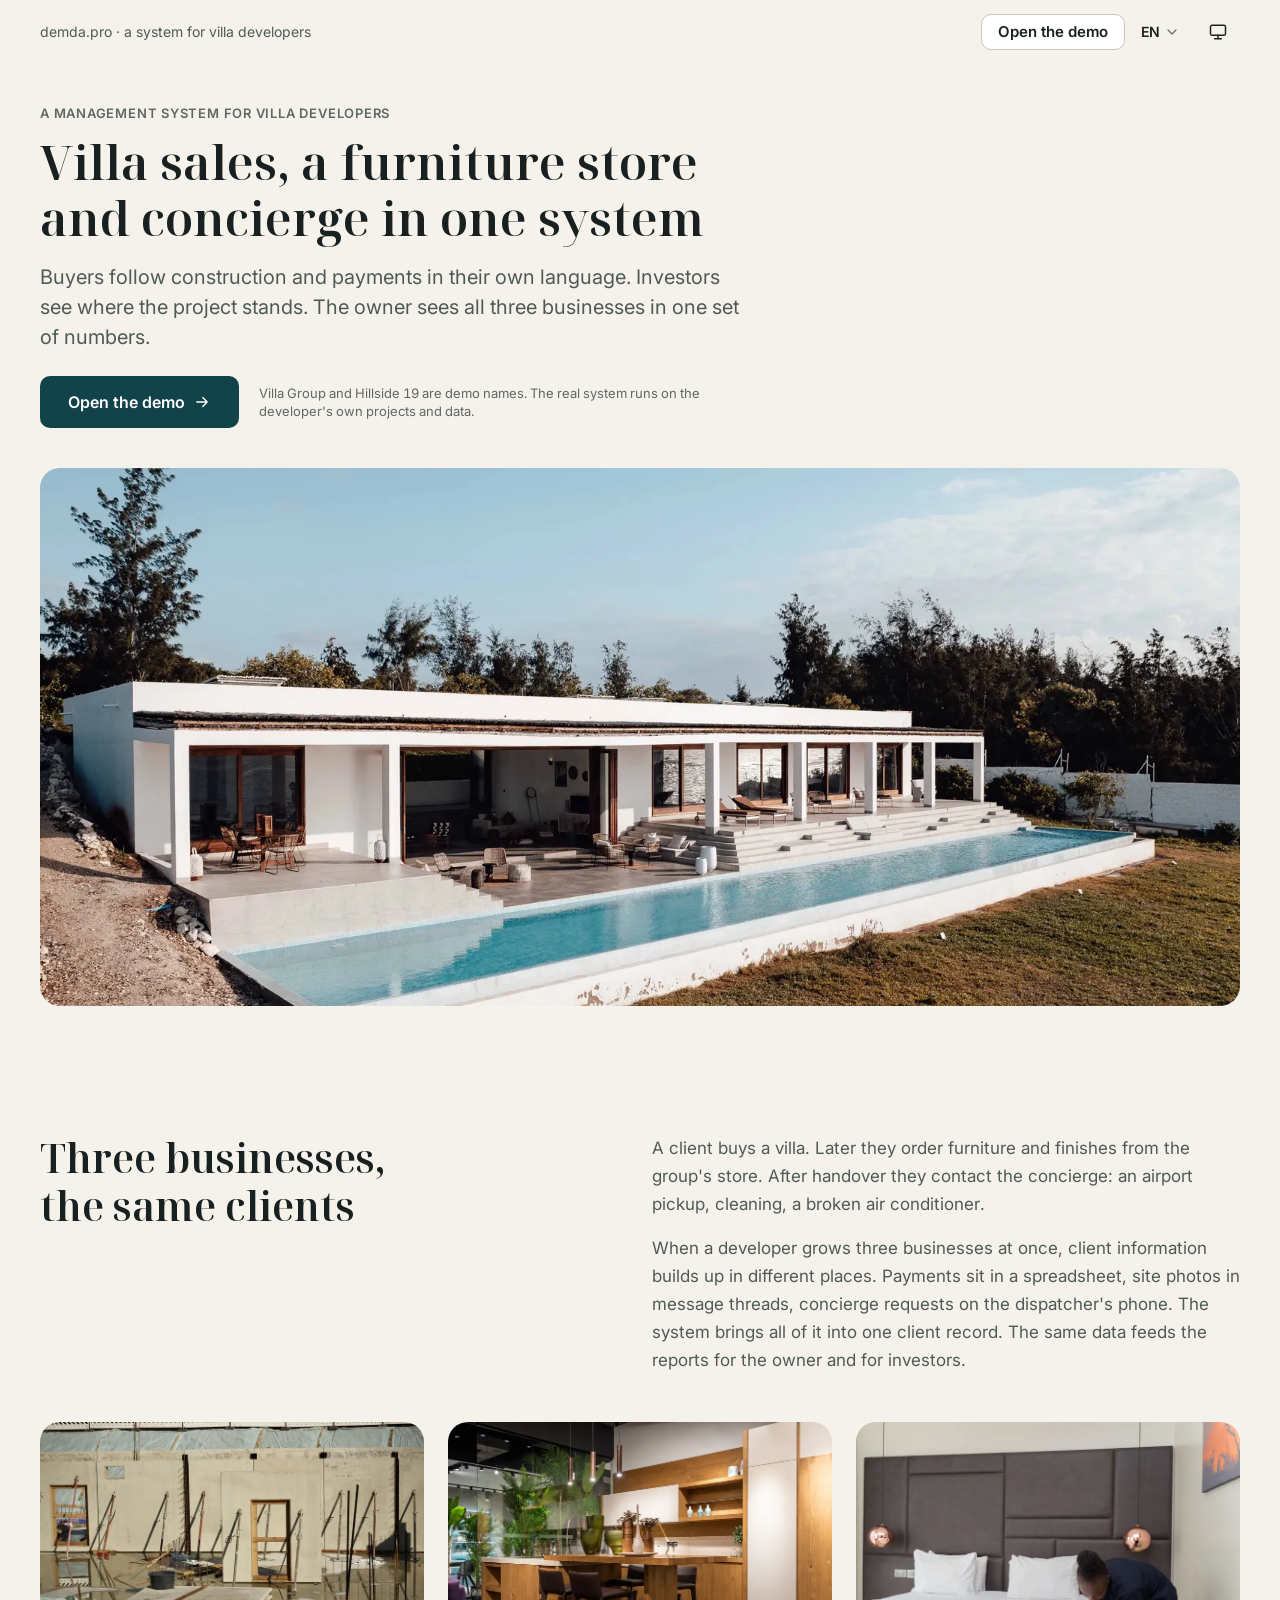
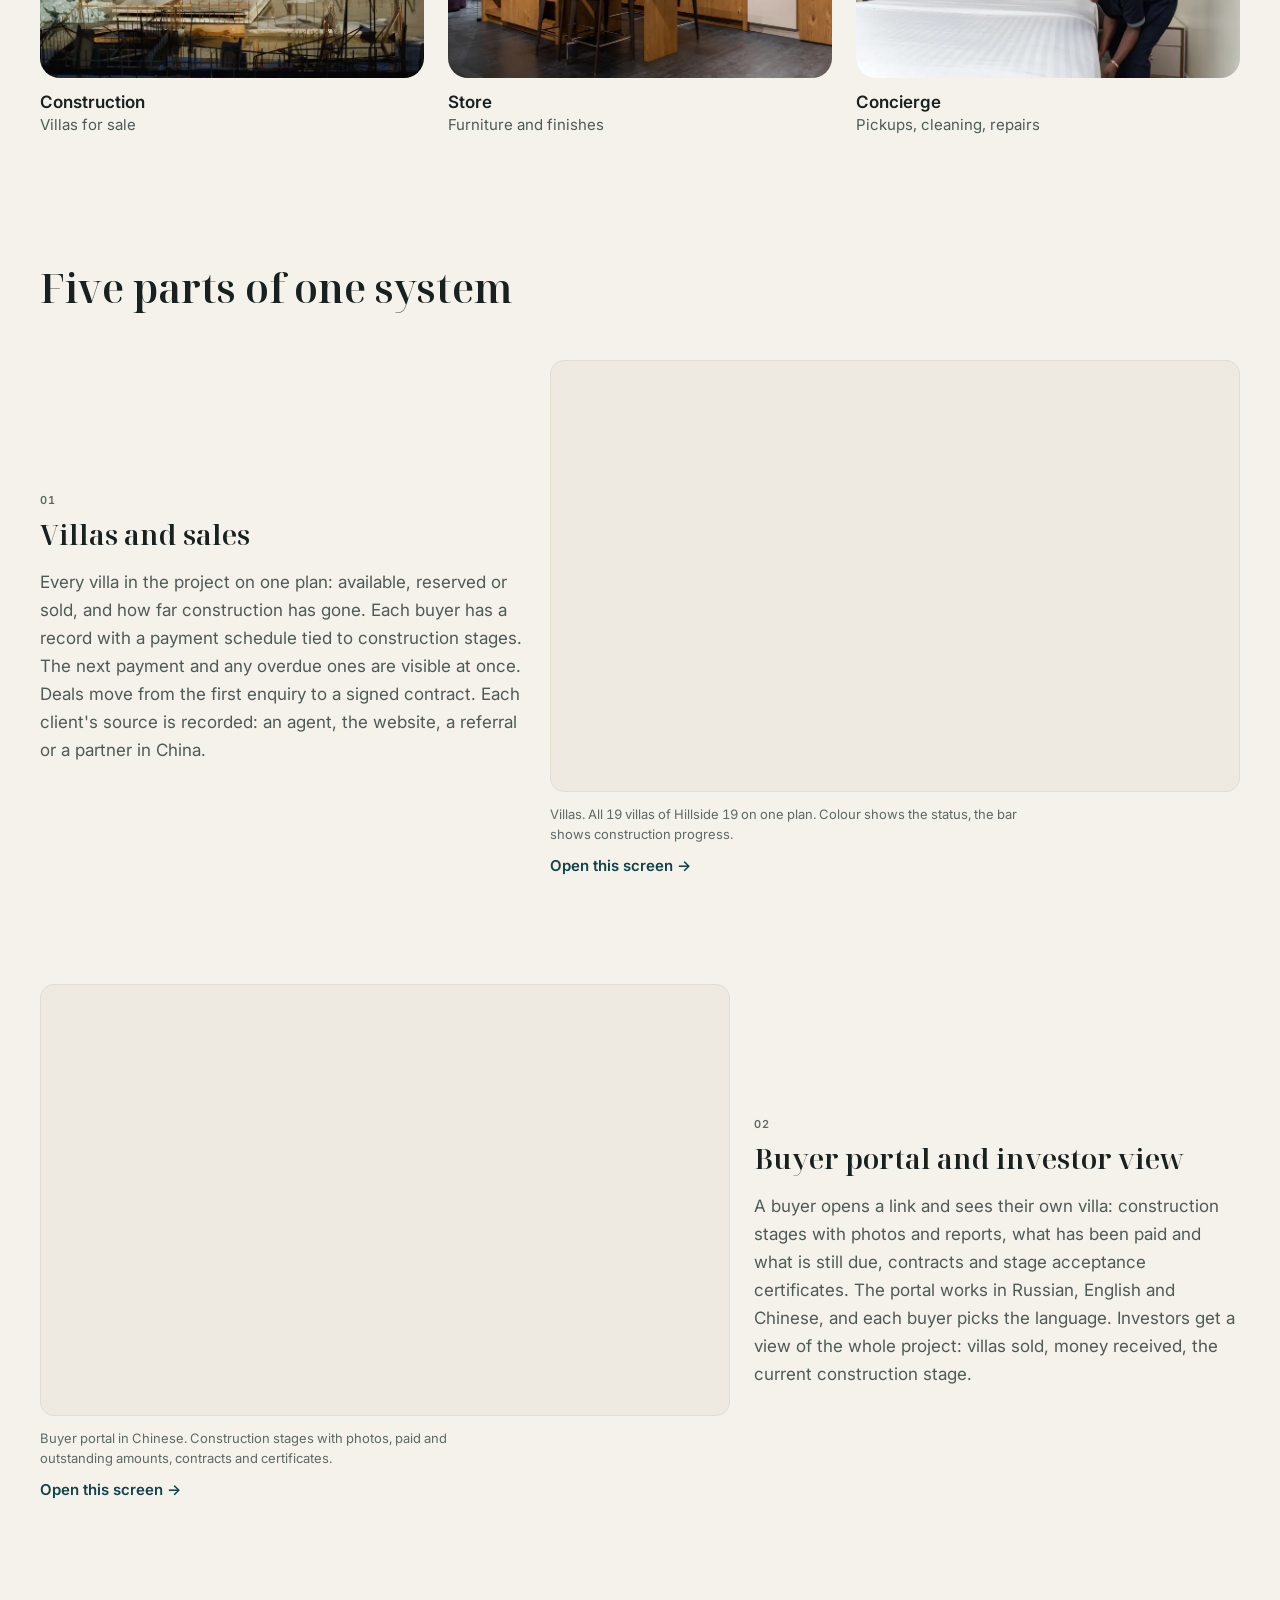
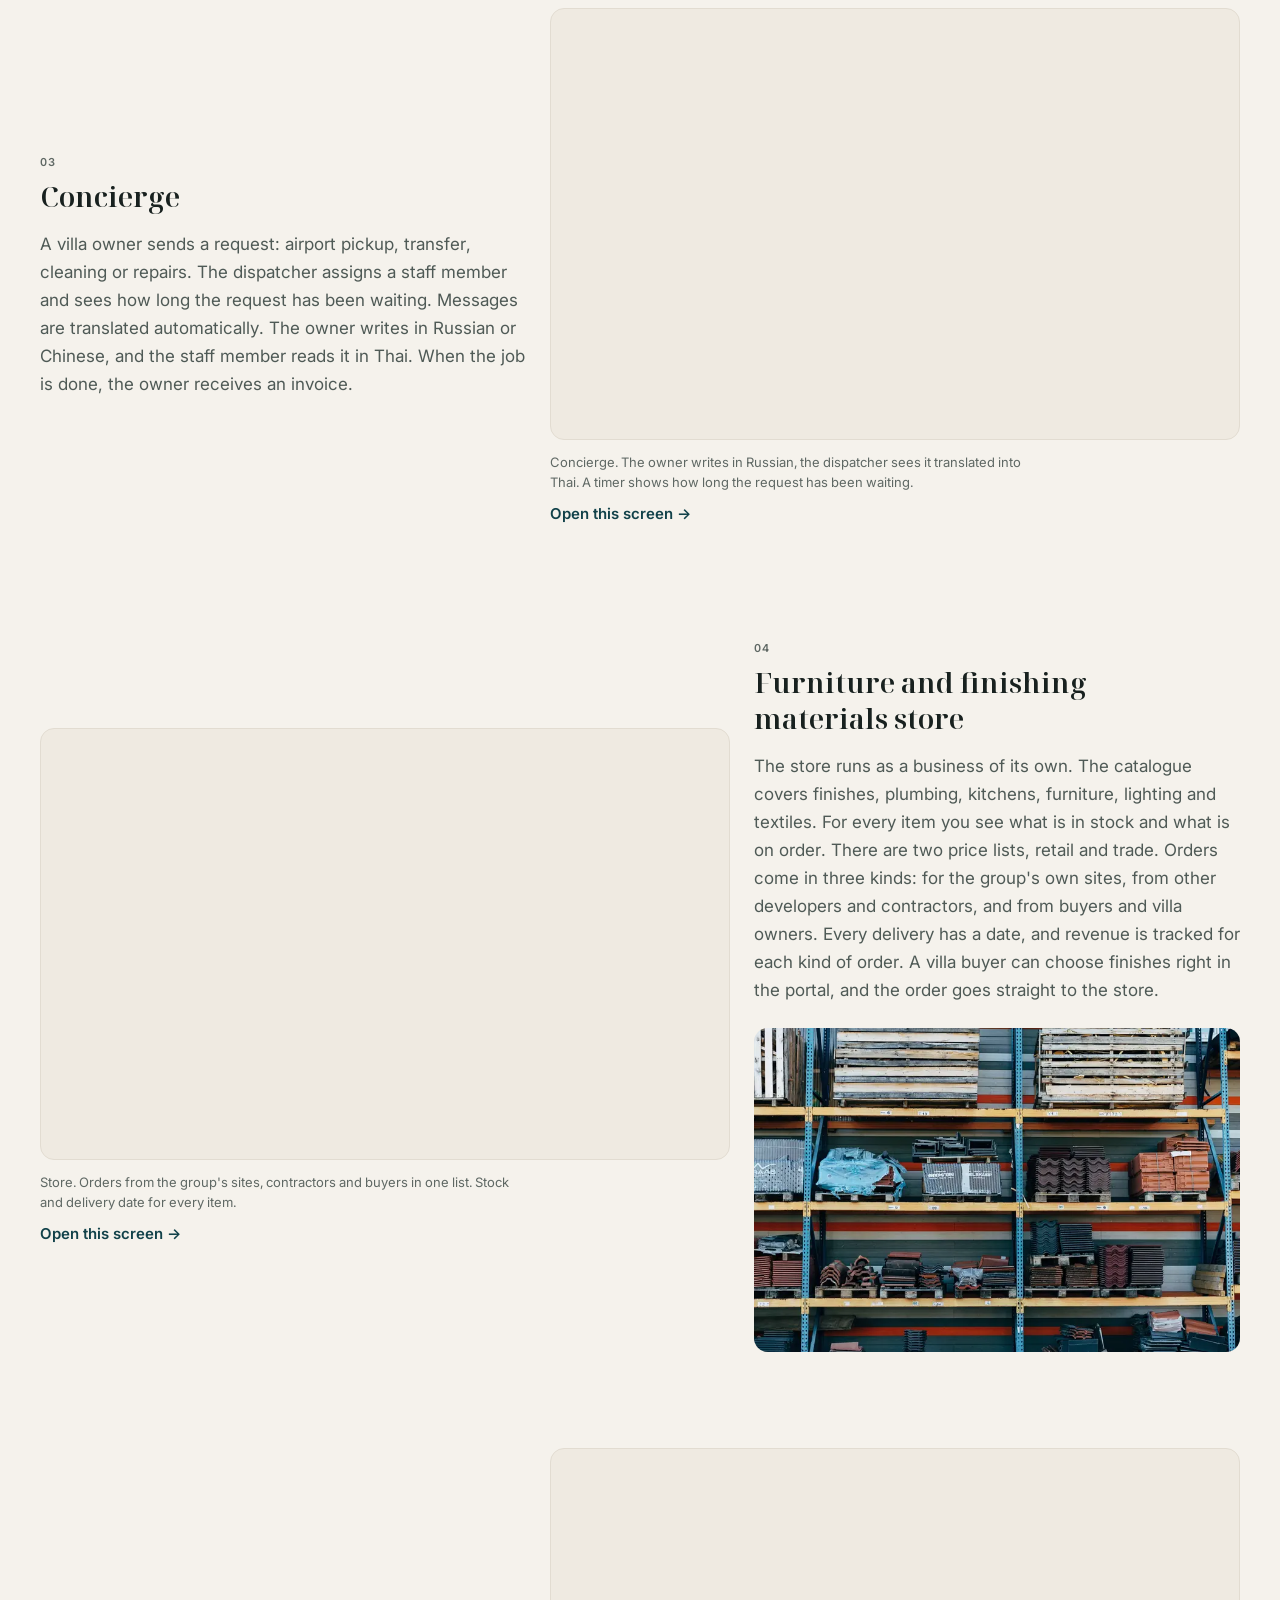
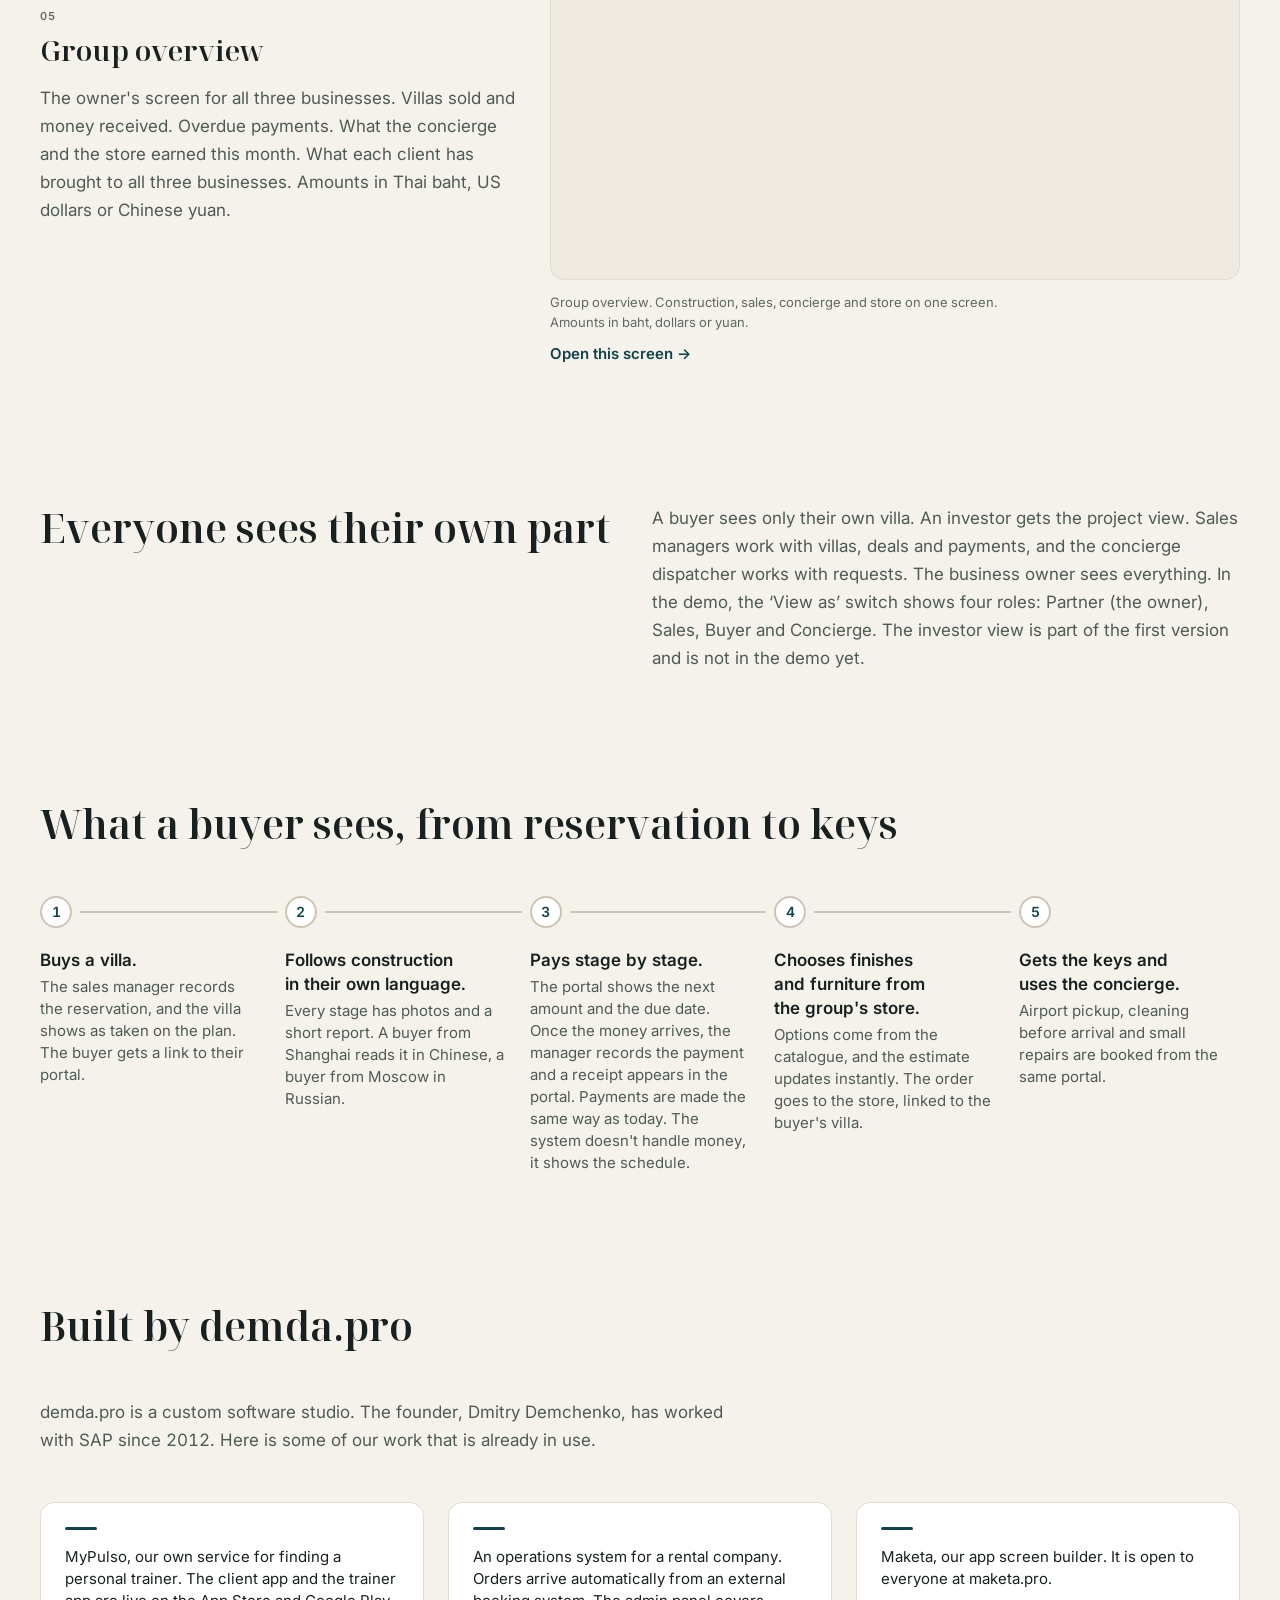
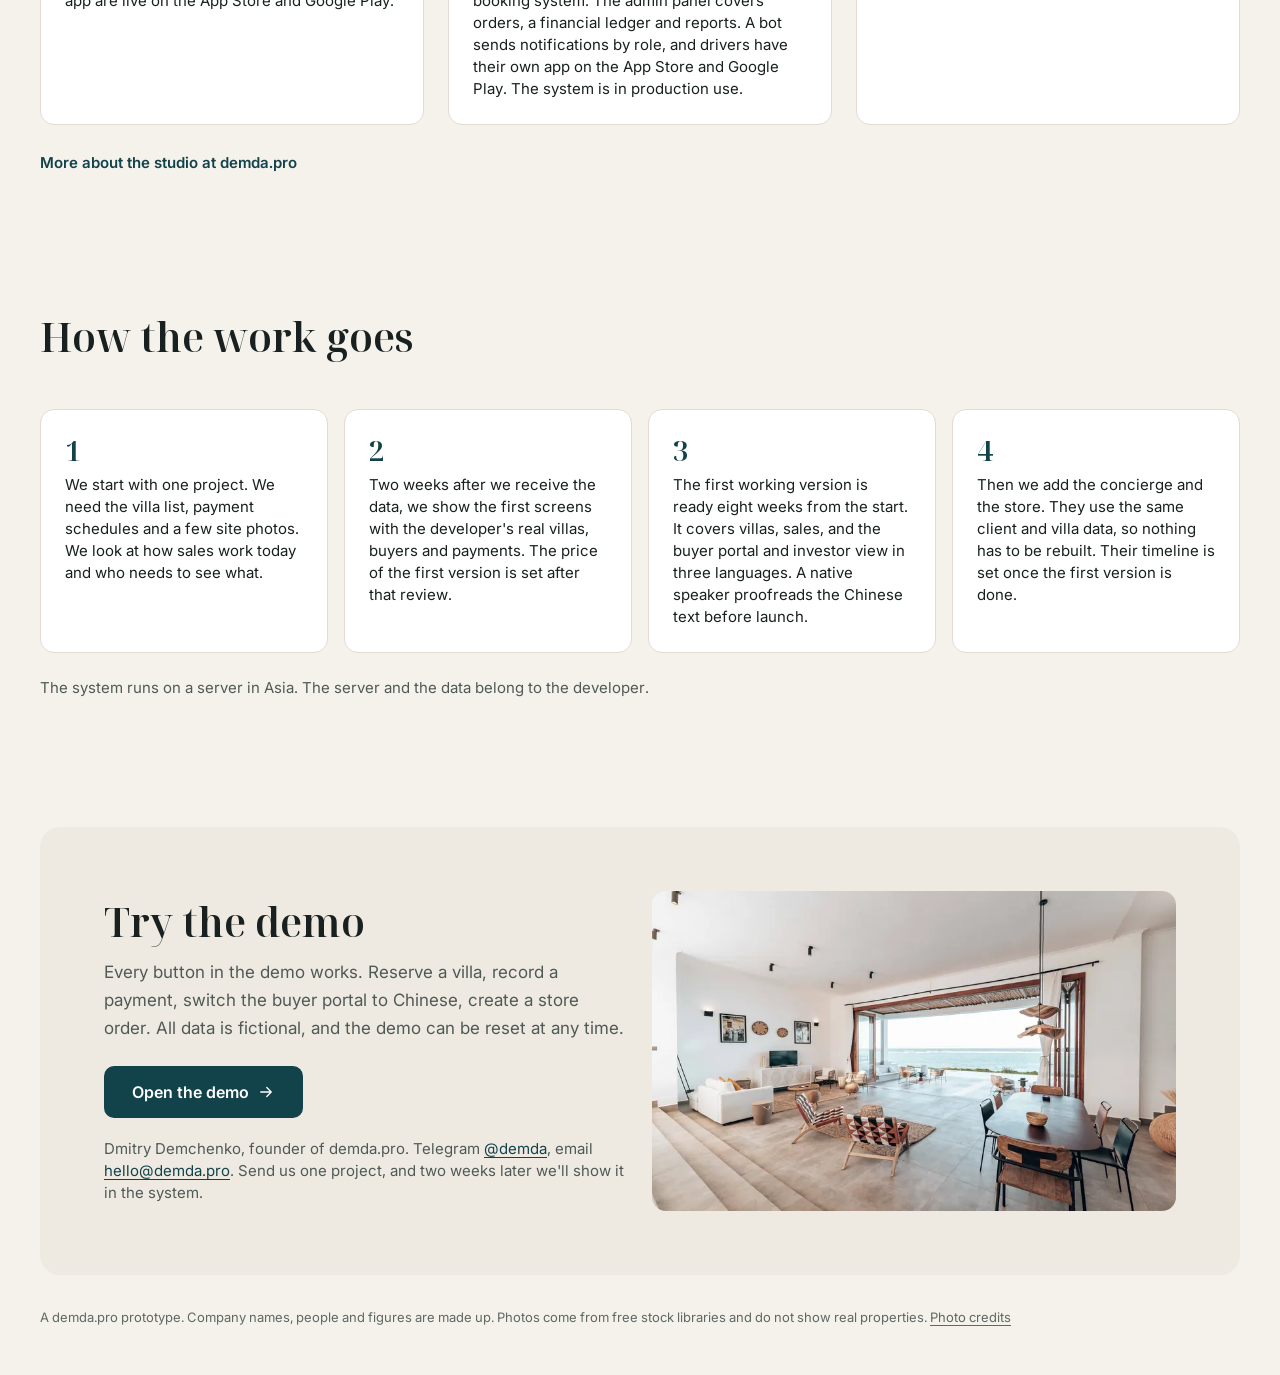
==== commit 7e7b9195: "Phuket villas: формулировка о системе проката по реестру" ====
--- a/phuket-villas/index.html
+++ b/phuket-villas/index.html
@@ -143,7 +143,7 @@
   <p class="about-t" data-i18n="about_text">Мы студия заказной разработки. Основатель студии Дмитрий Демченко работает с SAP с 2012 года. Вот что уже работает из сделанного нами.</p>
   <ul class="facts">
     <li><span class="fn" aria-hidden="true"></span><p data-i18n="about_fact_1">MyPulso, наш сервис для поиска персонального тренера. Приложения клиента и тренера опубликованы в App Store и Google Play.</p></li>
-    <li><span class="fn" aria-hidden="true"></span><p data-i18n="about_fact_2">Система для прокатной компании. Заказы приходят сами из внешней системы бронирования. В админке заказы, финансовый журнал и отчёты. Бот рассылает уведомления по ролям, у водителей своё приложение в App Store и Google Play. Заказчик работает в ней каждый день.</p></li>
+    <li><span class="fn" aria-hidden="true"></span><p data-i18n="about_fact_2">Система для прокатной компании. Заказы приходят сами из внешней системы бронирования. В админке заказы, финансовый журнал и отчёты. Бот рассылает уведомления по ролям, у водителей своё приложение в App Store и Google Play. Система в боевой эксплуатации.</p></li>
     <li><span class="fn" aria-hidden="true"></span><p data-i18n="about_fact_3">Maketa, наш конструктор экранов приложения. Открыт для всех на maketa.pro.</p></li>
   </ul>
   <a class="open about-l" href="https://demda.pro/" rel="noopener" data-href-ru="https://demda.pro/" data-href-other="https://demda.pro/en/" data-i18n="about_link">Подробнее о студии на demda.pro</a>
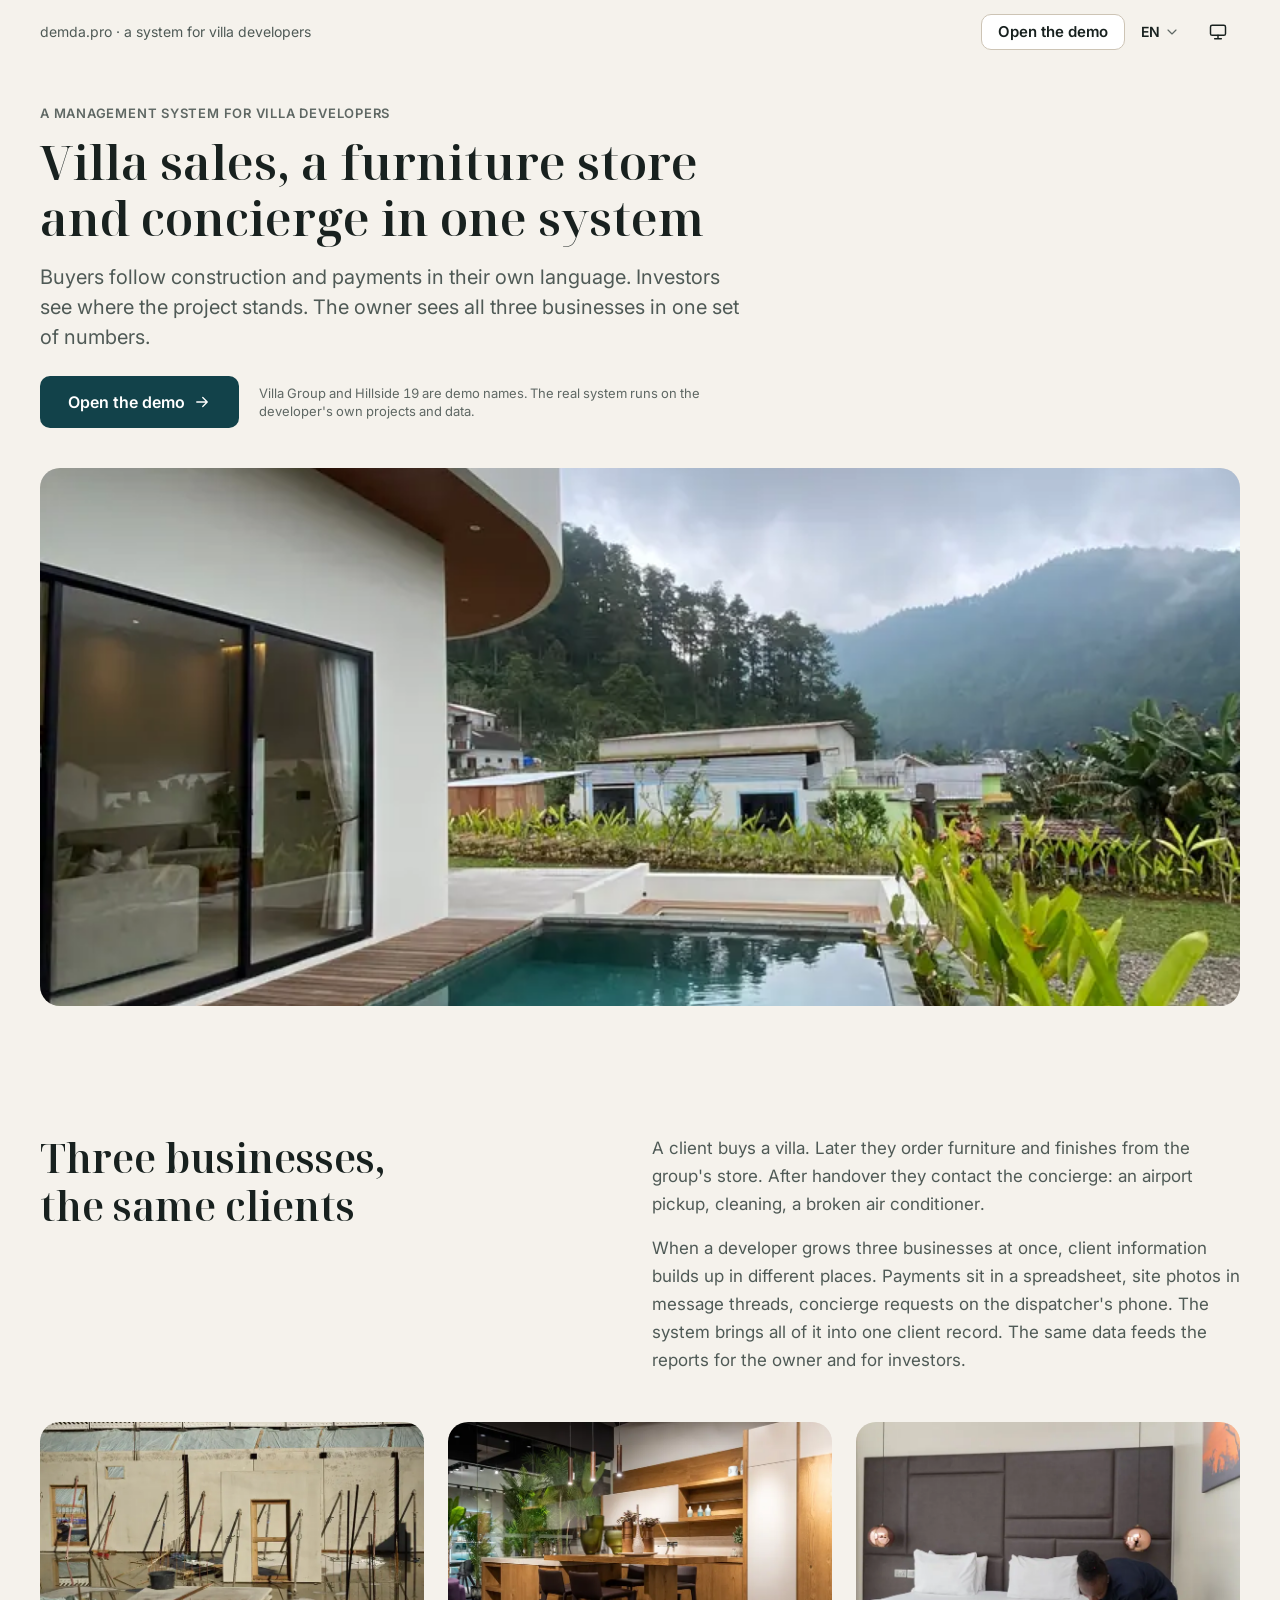
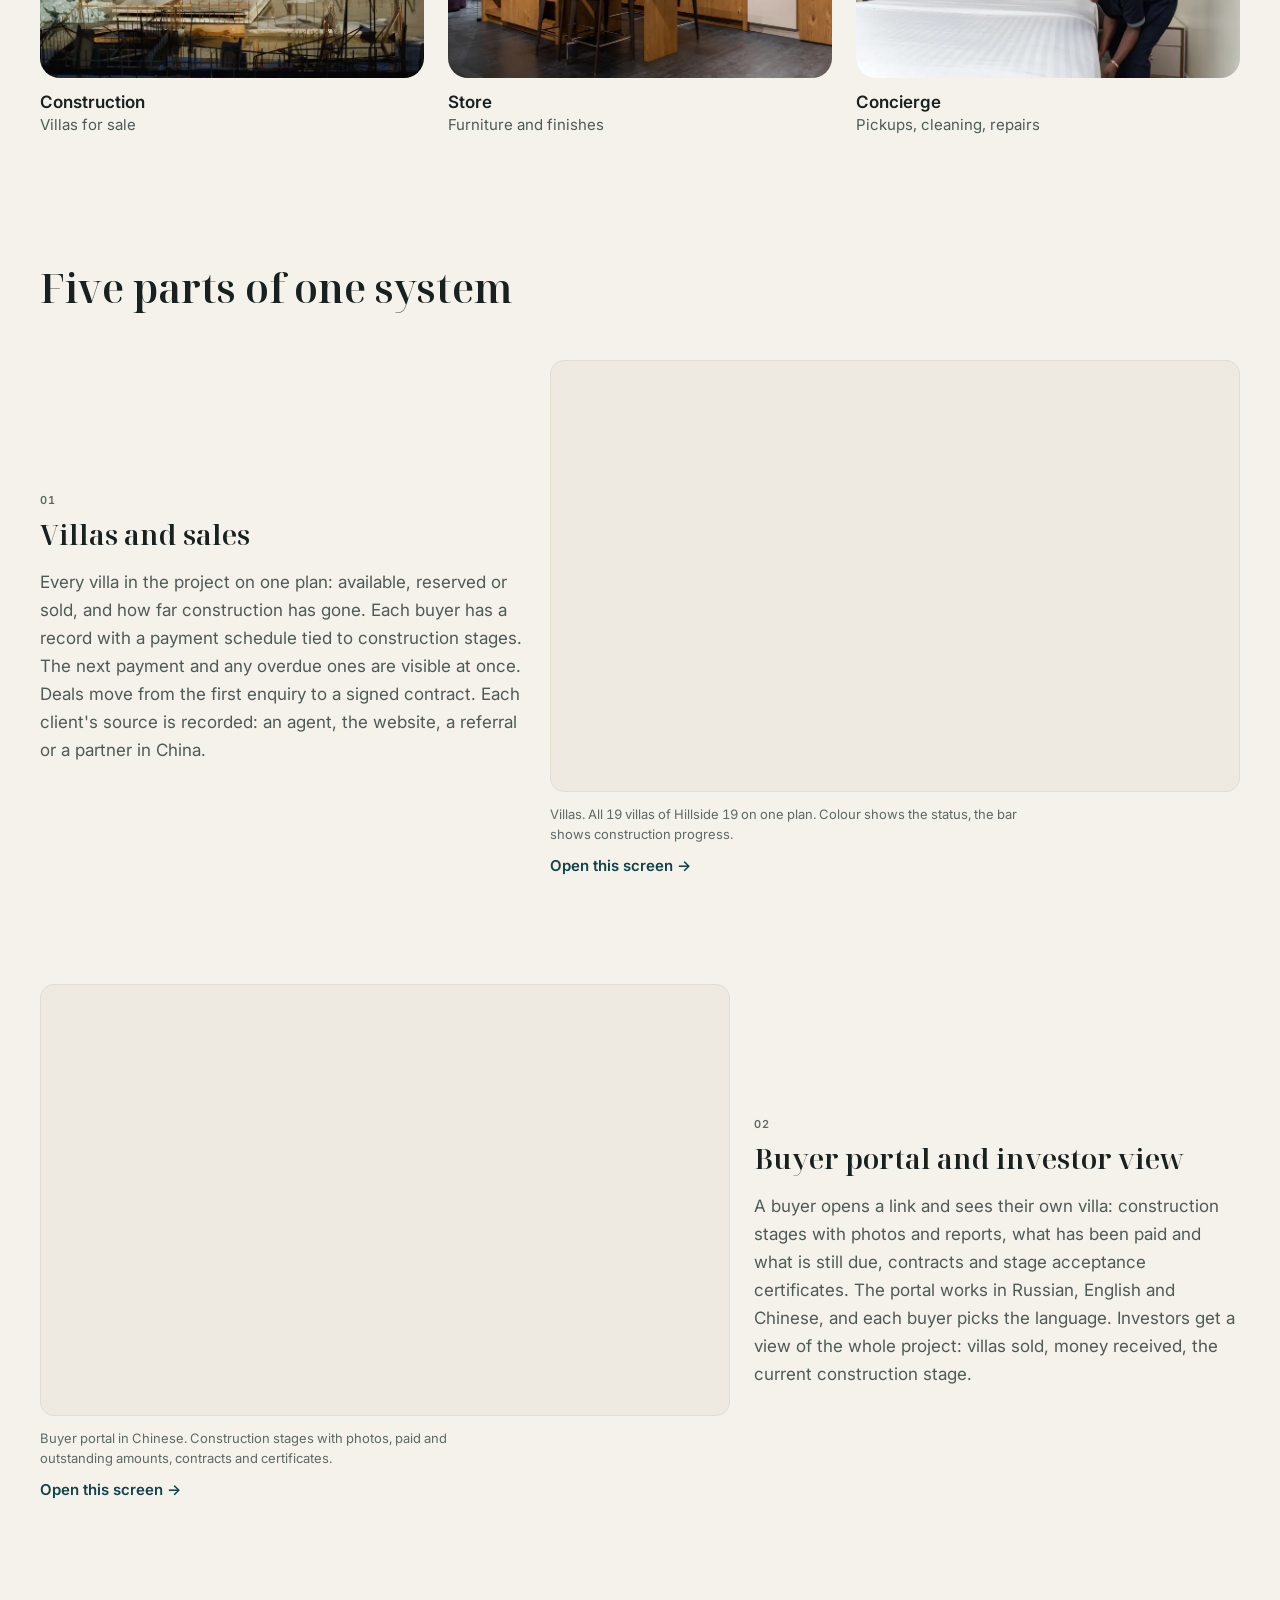
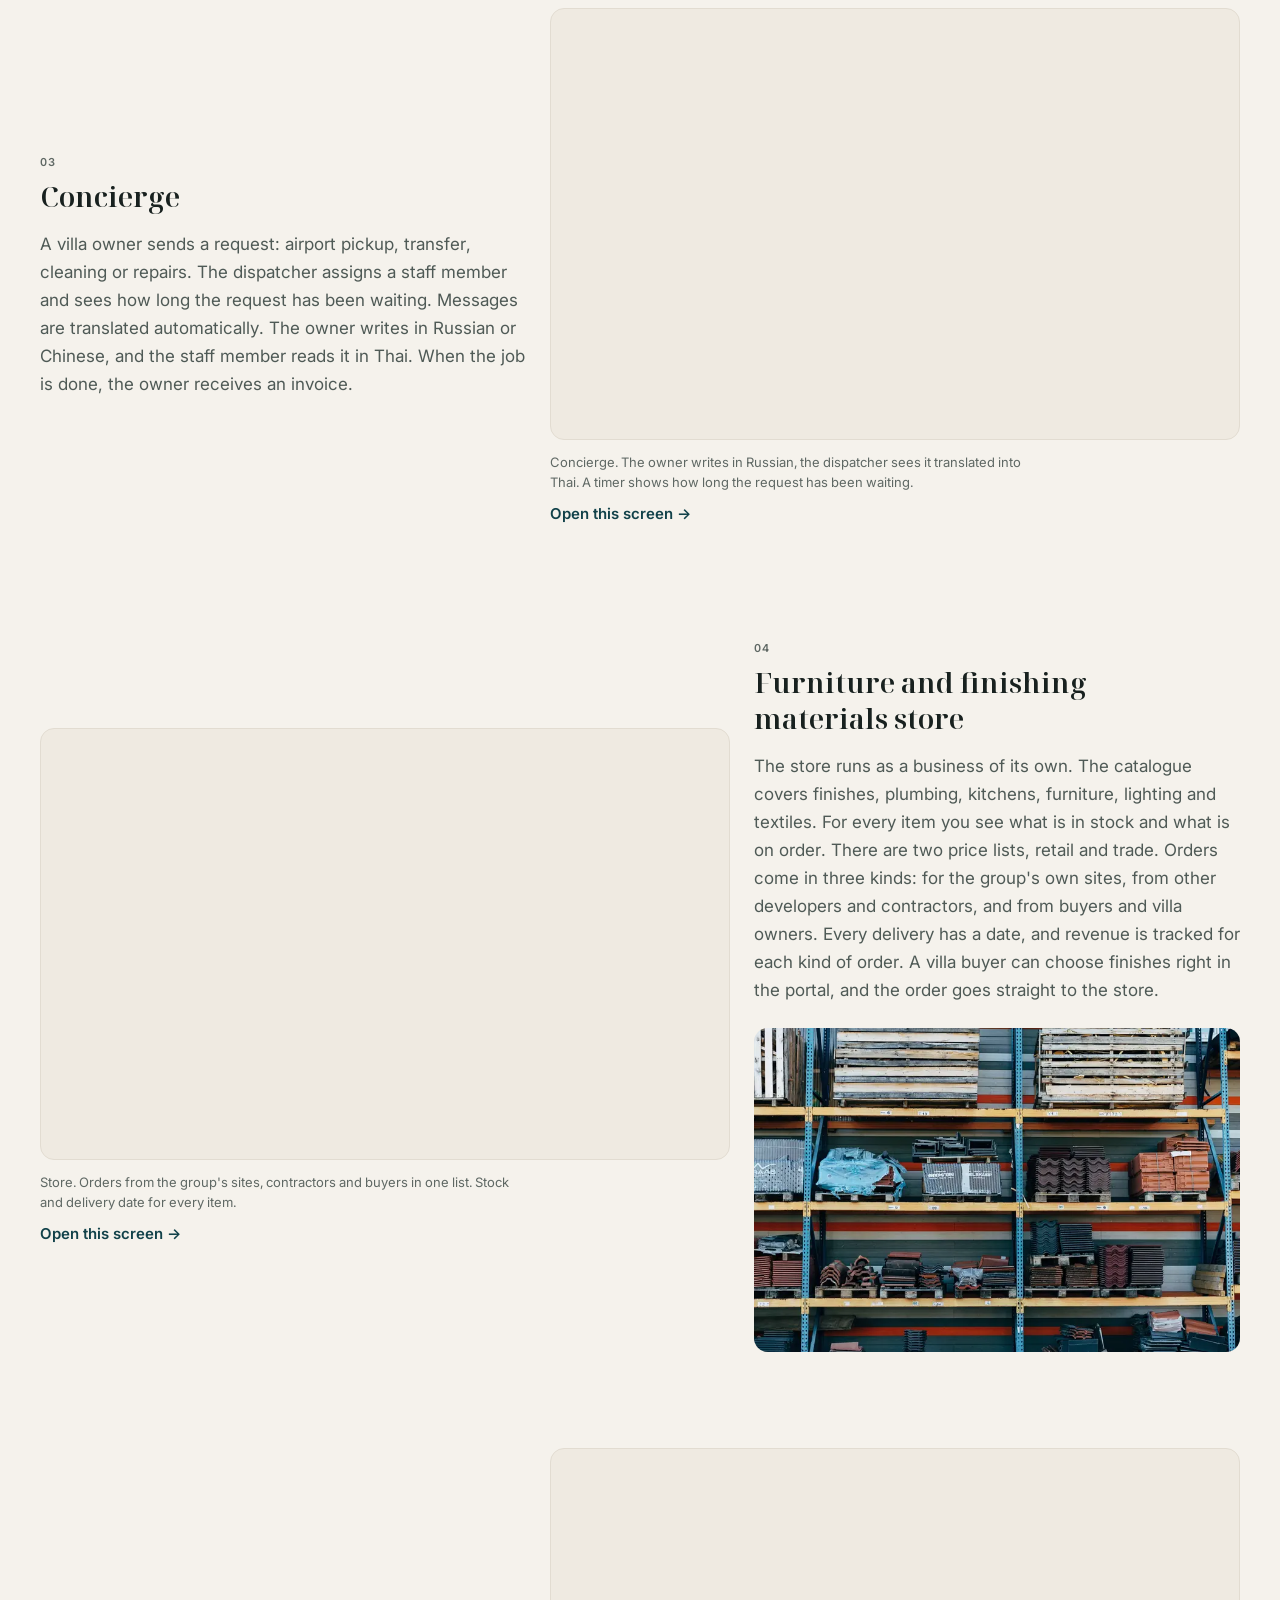
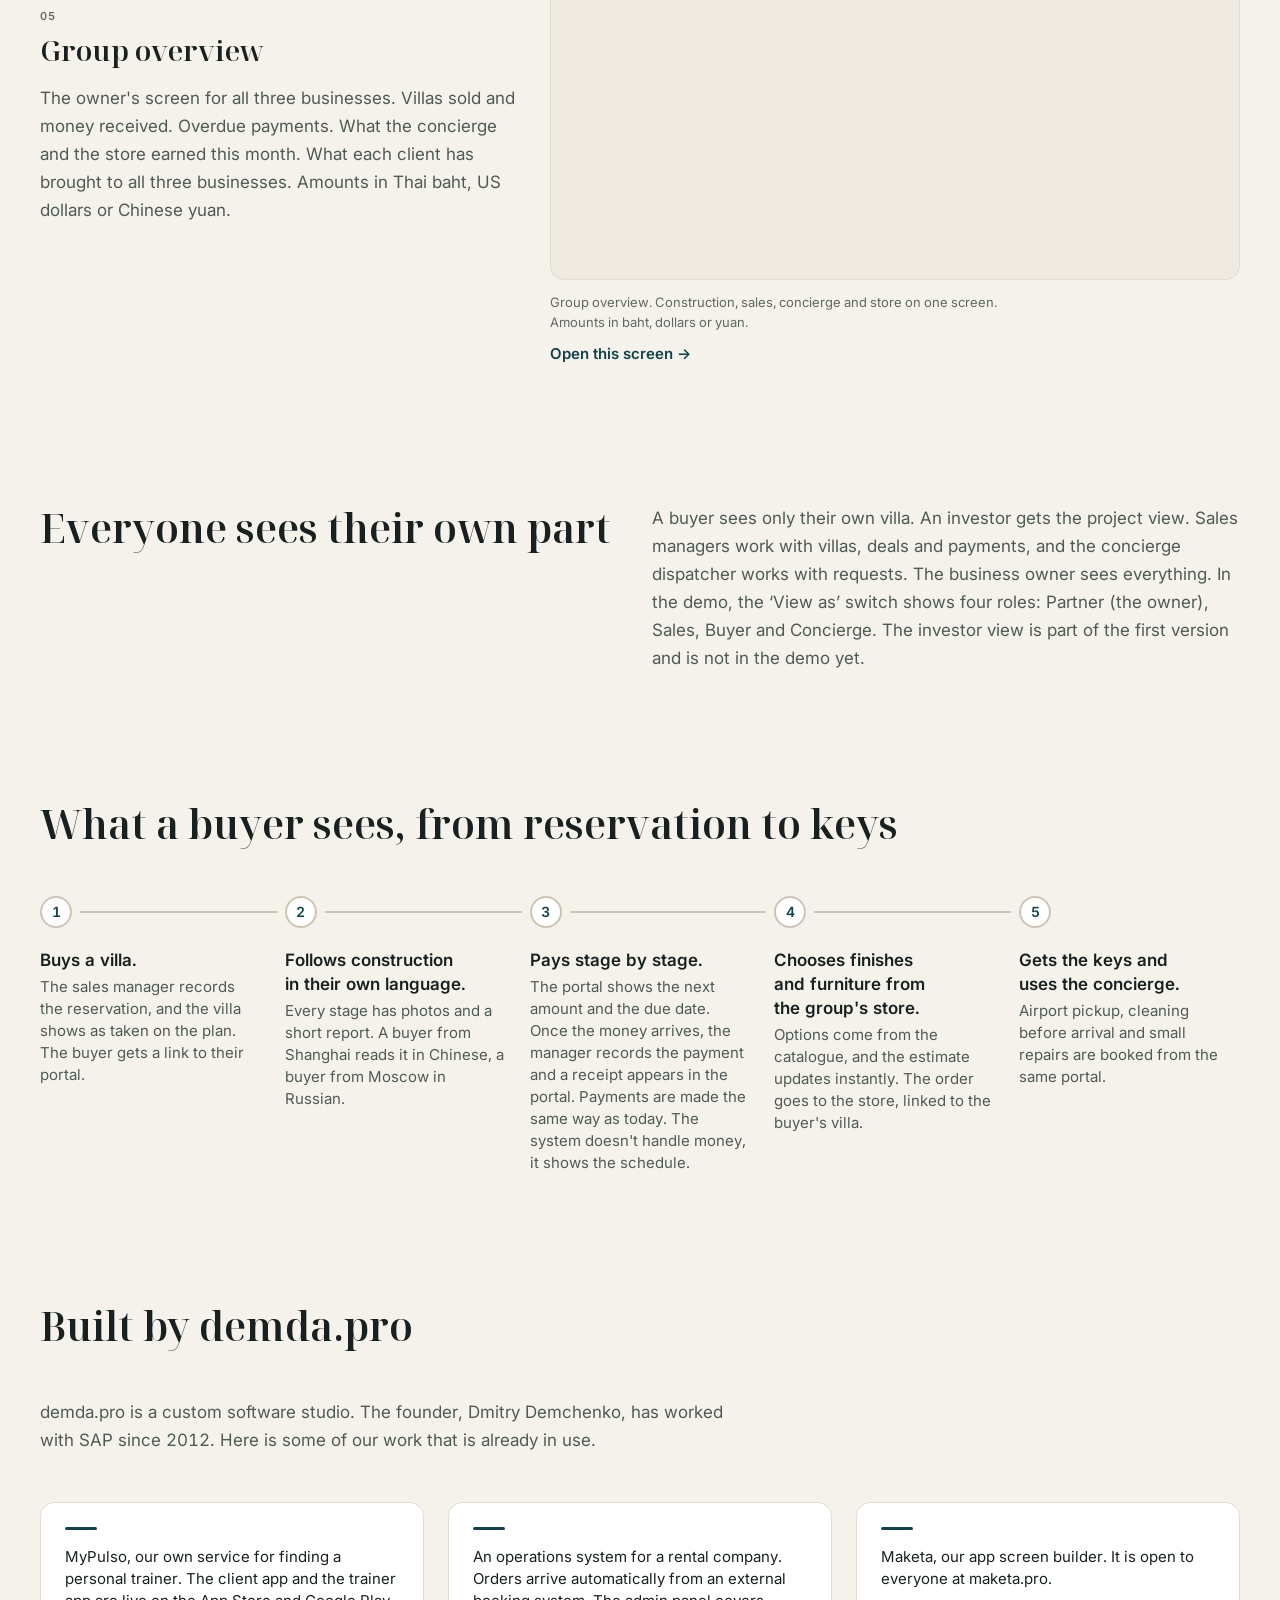
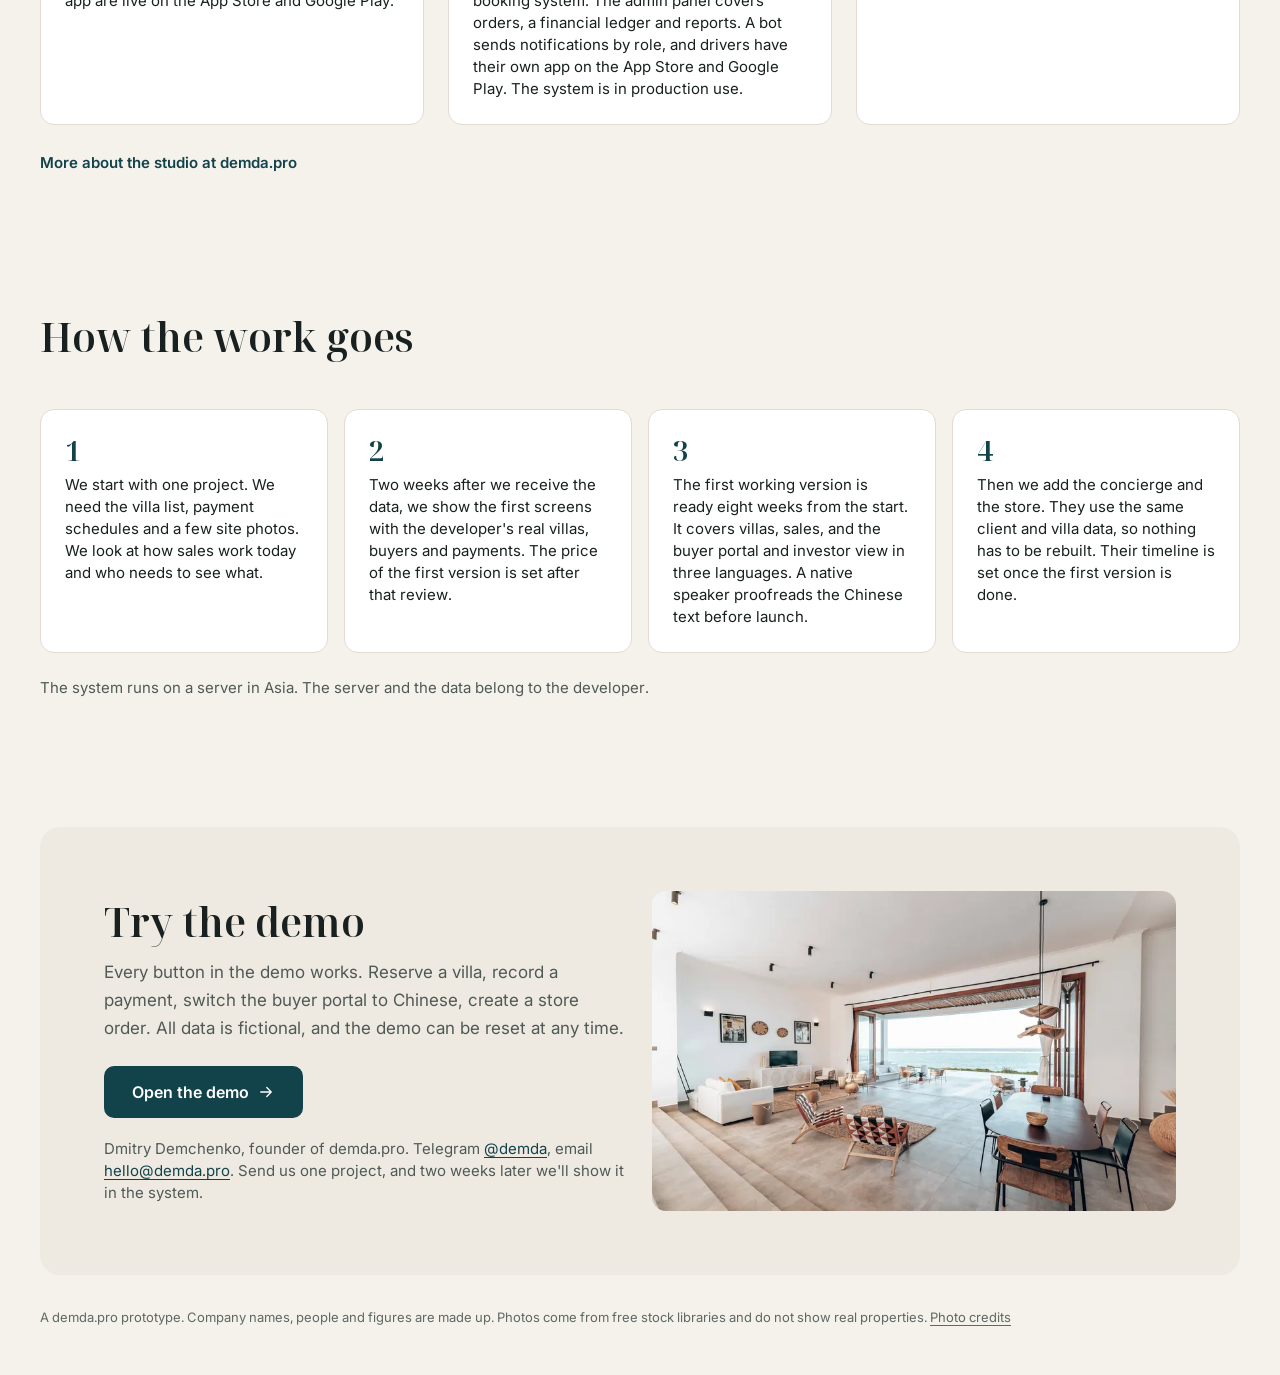
==== commit 76afddae: "Phuket villas: SLA-счётчик, тост 390, шрифты ZH" ====
--- a/phuket-villas/index.html
+++ b/phuket-villas/index.html
@@ -19,7 +19,7 @@
   d.setAttribute('data-theme', dk ? 'dark' : 'light'); d.setAttribute('data-pref', th);
   d.setAttribute('data-lang', lg); d.lang = lg === 'zh' ? 'zh-Hans' : lg;
   var m = d.querySelector('meta[name=theme-color]'); if (m) m.content = dk ? '#0B100F' : '#F5F2EC';
-  if (lg === 'zh') { var l = document.createElement('link'); l.rel = 'stylesheet'; l.setAttribute('data-zh', ''); l.href = 'https://fonts.googleapis.com/css2?family=Noto+Sans+SC:wght@400;500;700&family=Noto+Serif+SC:wght@600&display=swap'; document.head.appendChild(l); }
+  if (lg === 'zh') { var l = document.createElement('link'); l.rel = 'stylesheet'; l.setAttribute('data-zh', ''); l.href = 'https://fonts.googleapis.com/css2?family=Noto+Sans+SC:wght@400;600&family=Noto+Serif+SC:wght@600&display=swap'; document.head.appendChild(l); }
 })(document.documentElement);
 </script>
 <title data-i18n="page_title">Villa Group · система для застройщика: описание</title>
